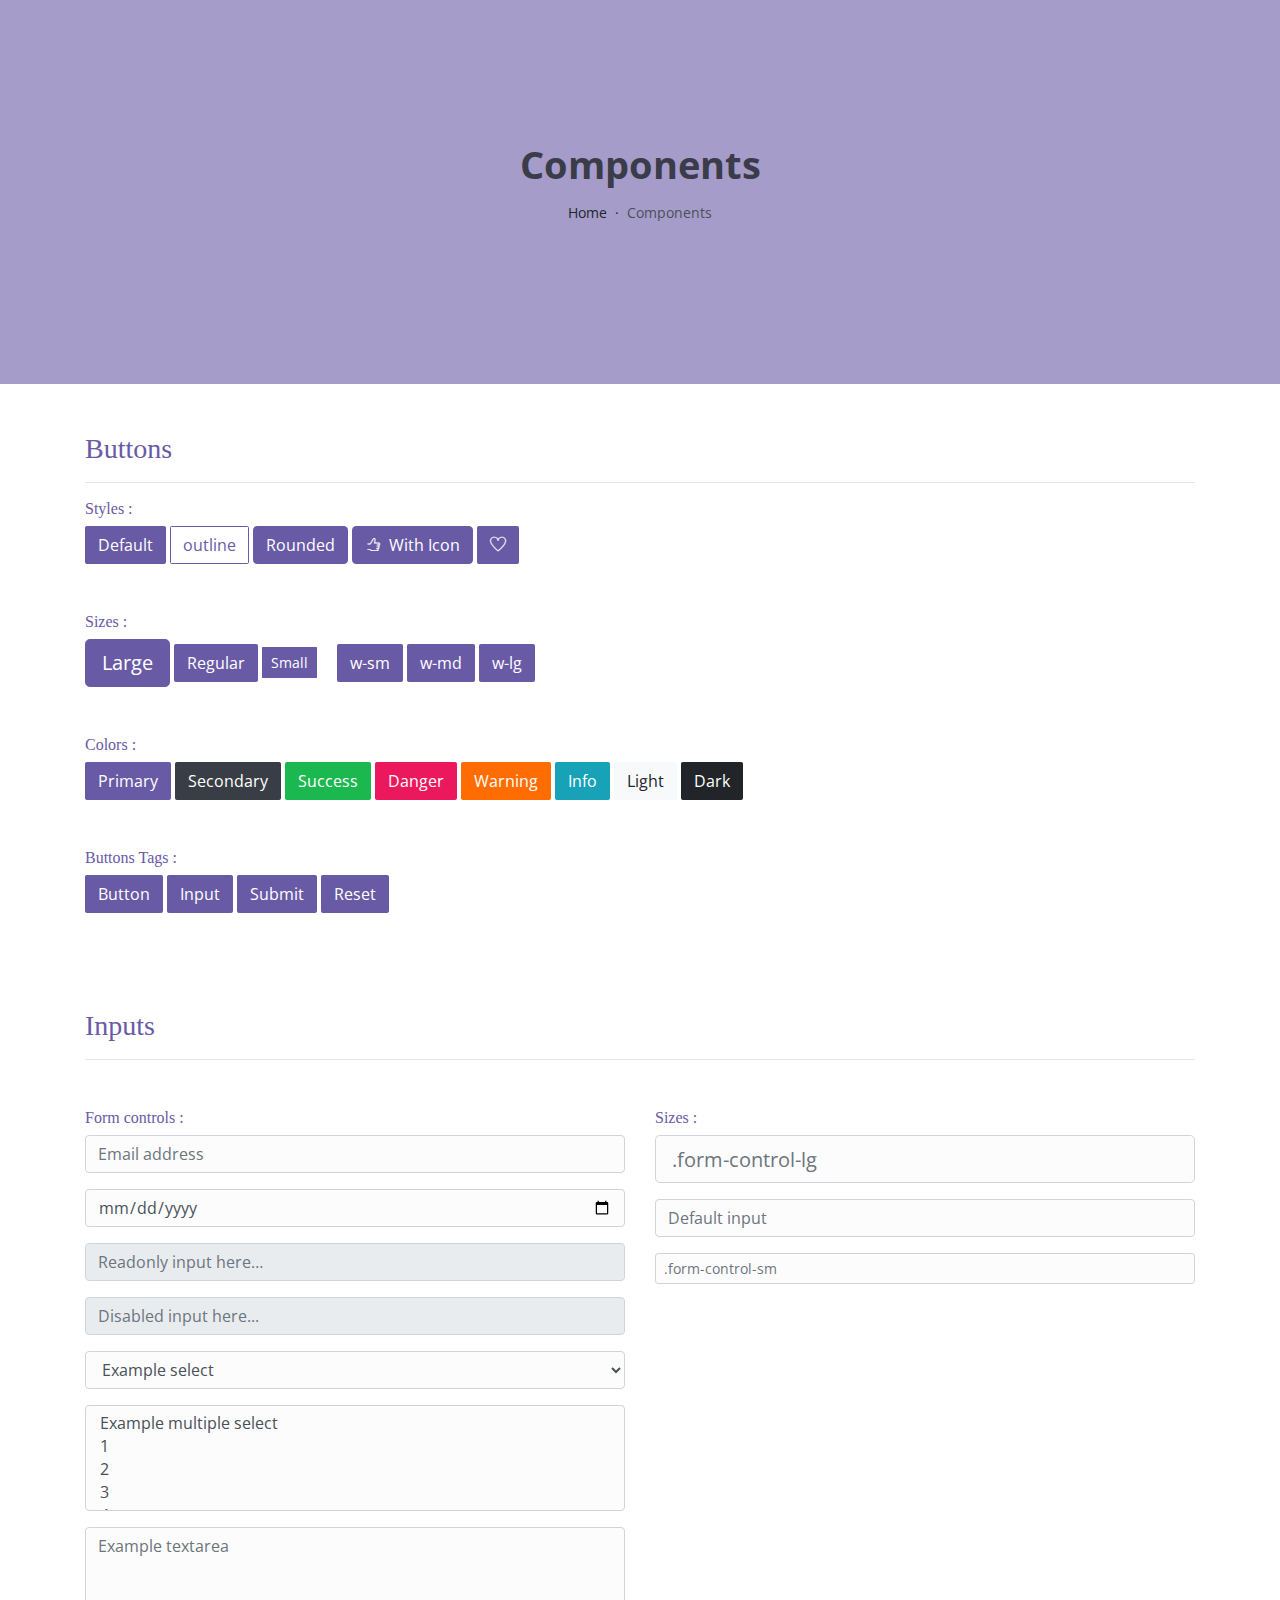
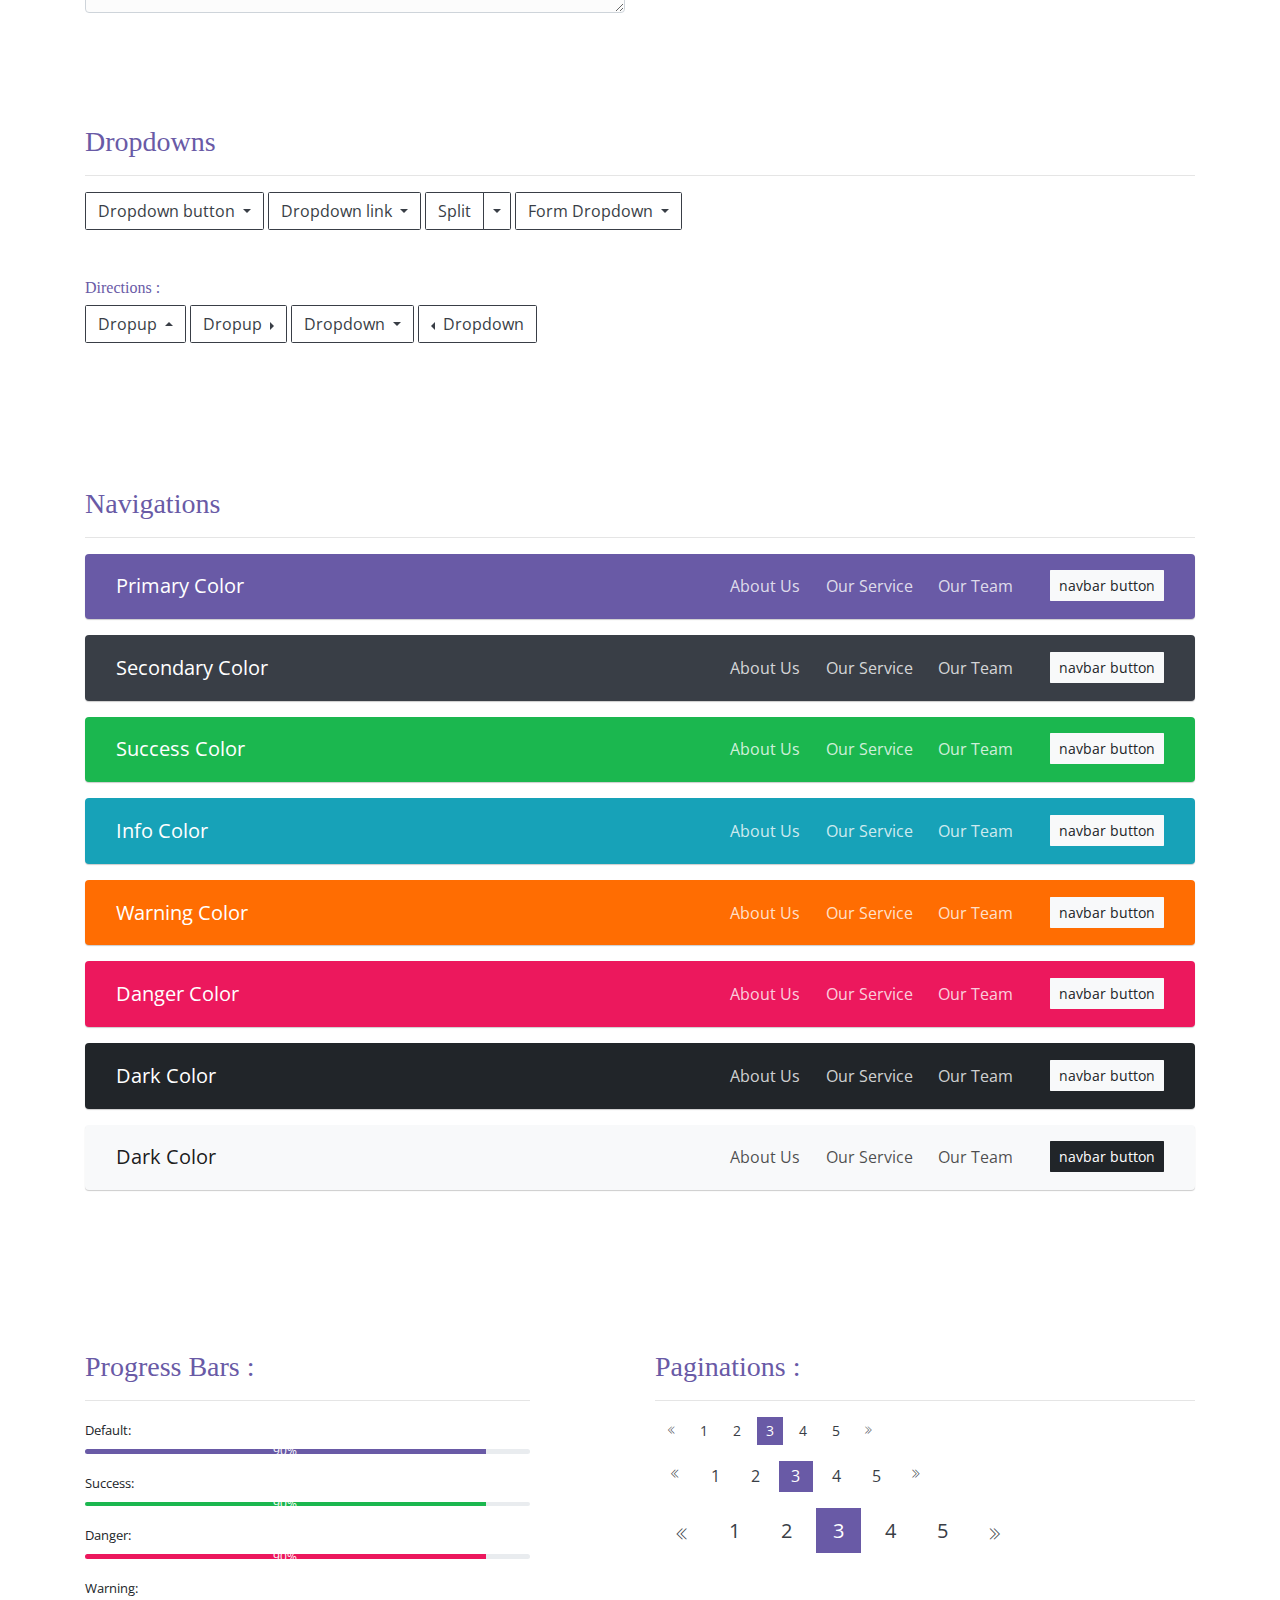
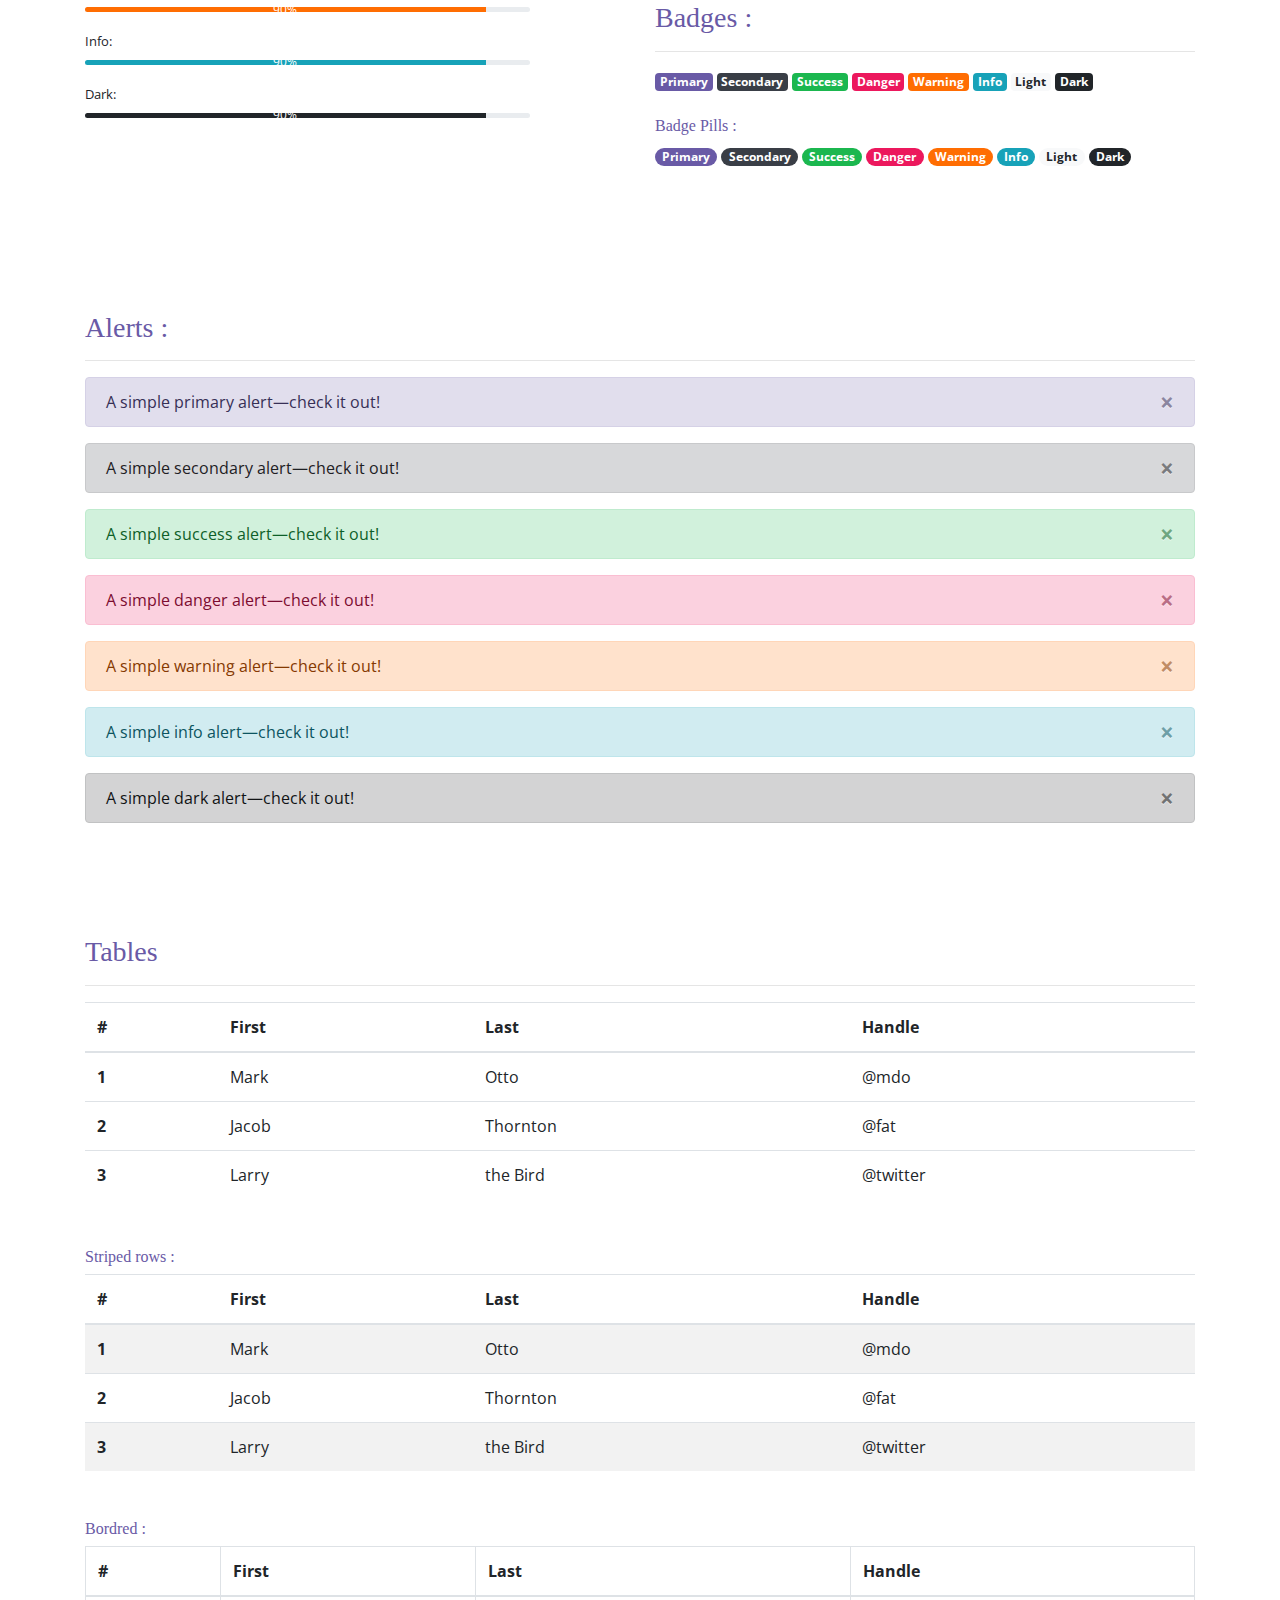
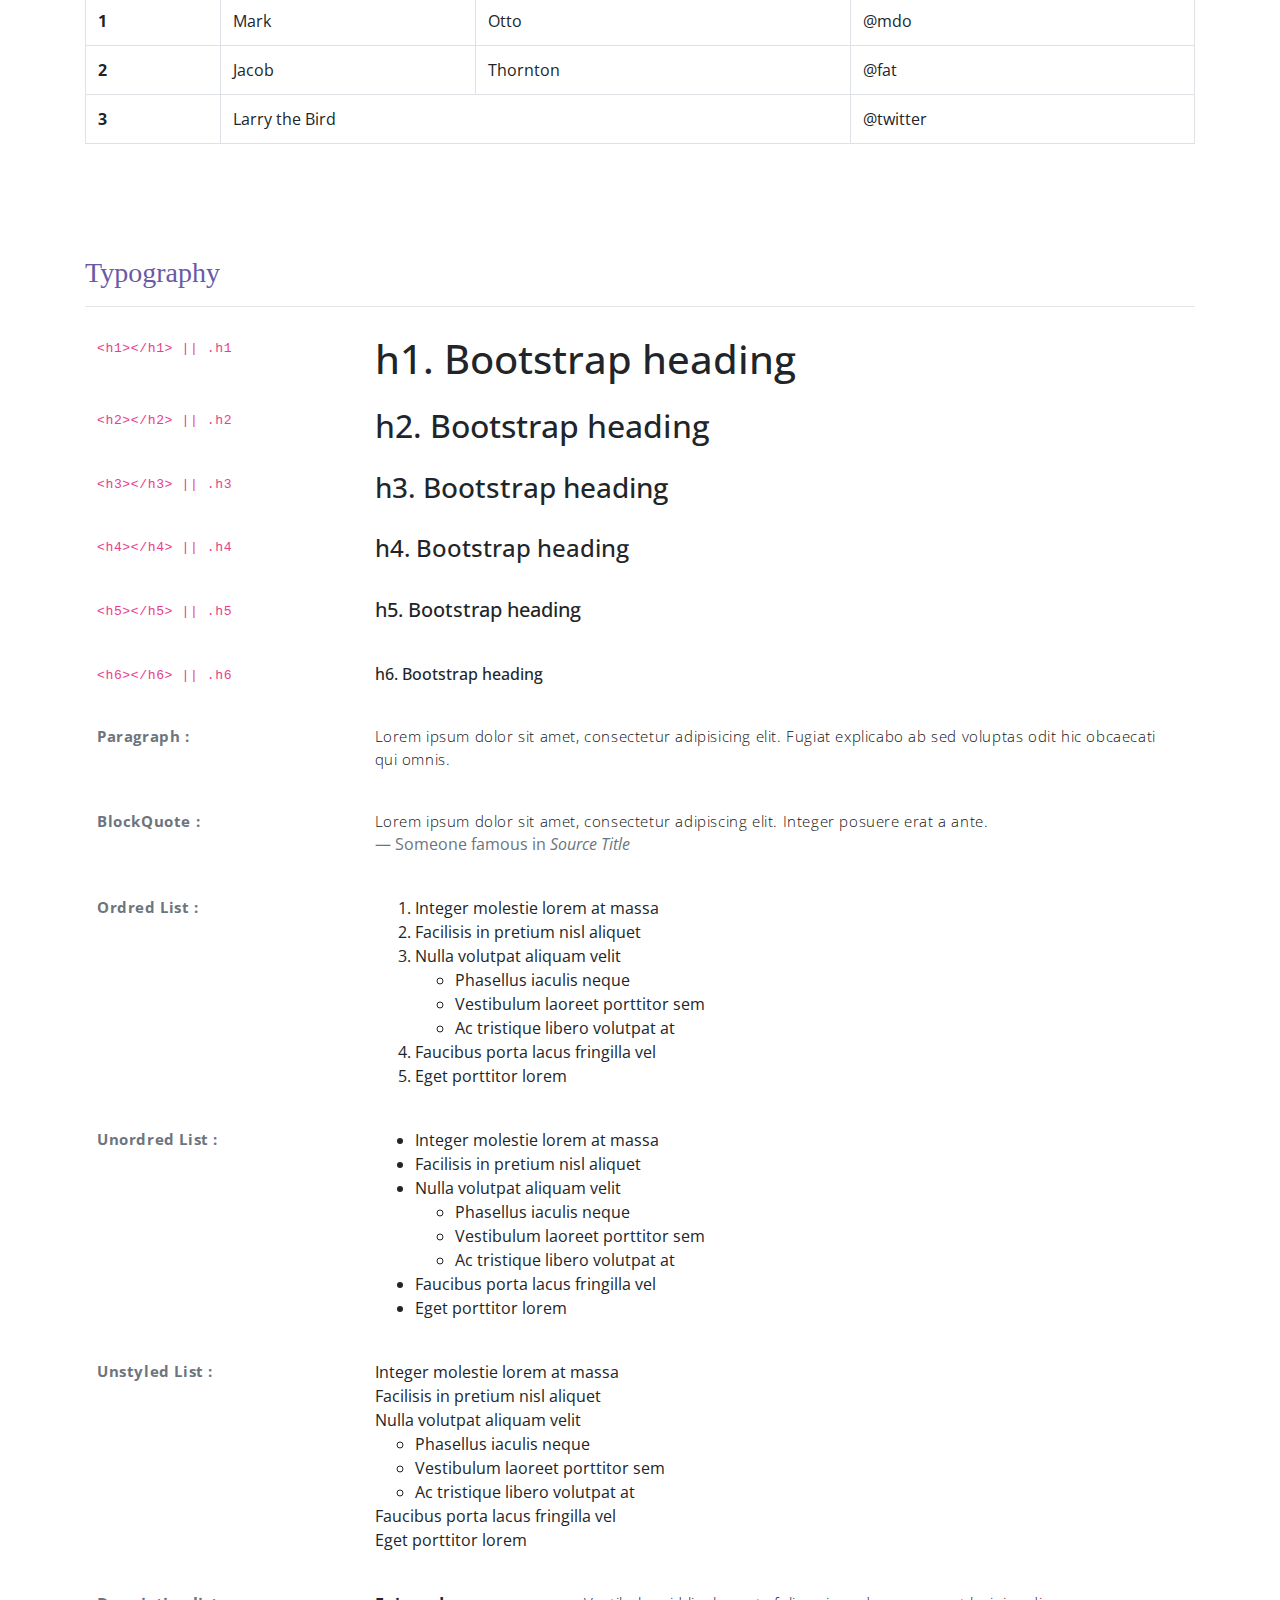
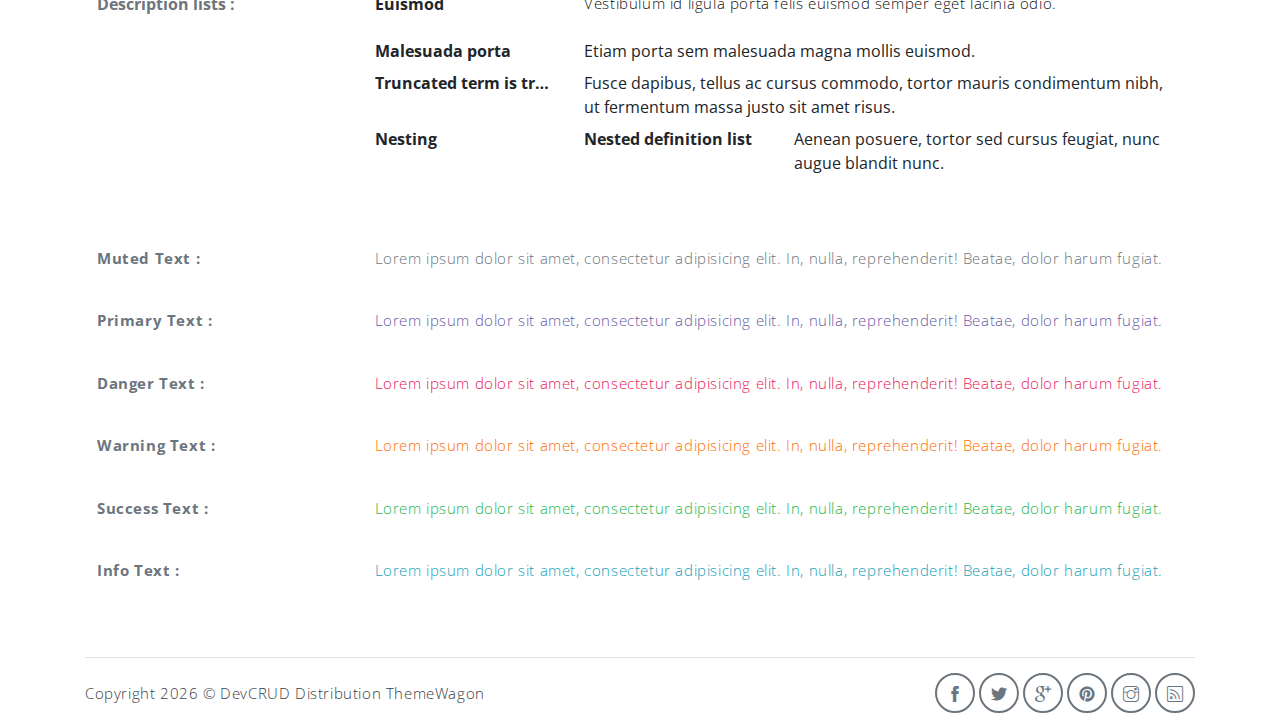
==== components.html @ 3f2c587b "Initial commit" ====
<!DOCTYPE html>
<html lang="en">

<head>
   <meta charset="utf-8">
   <meta name="viewport" content="width=device-width, initial-scale=1, shrink-to-fit=no">
   <meta name="description" content="Start your development with Meyawo landing page.">
   <meta name="author" content="Devcrud">
   <title>Meyawo Landing page | Components</title>
   <!-- font icons -->
   <link rel="stylesheet" href="assets/vendors/themify-icons/css/themify-icons.css">
   <!-- Bootstrap + Steller  -->
   <link rel="stylesheet" href="assets/css/Druid.css">
</head>

<body>

   <!-- Page Header -->
   <header class="header header-mini">
      <div class="header-title">Components</div>
      <nav aria-label="breadcrumb">
         <ol class="breadcrumb">
            <li class="breadcrumb-item"><a href="/">Home</a></li>
            <li class="breadcrumb-item active" aria-current="page">Components</li>
         </ol>
      </nav>
   </header> <!-- End Of Page Header -->

   <!-- main content -->
   <div class="container">

      <!-- Buttons -->
      <h3 class="mt-5">Buttons</h3>
      <hr>
      <h6 class="section-secondary-title">Styles :</h6>
      <button class="btn btn-primary">Default</button>
      <button class="btn btn-outline-primary">outline</button>
      <button class="btn btn-primary rounded">Rounded</button>
      <button class="btn btn-primary rounded"><i class="ti-thumb-up pr-1"></i> With Icon</button>
      <button class="btn btn-primary circle"><i class="ti-heart"></i></button>

      <h6 class="section-secondary-title mt-5">Sizes :</h6>
      <button class="btn btn-primary btn-lg">Large</button>
      <button class="btn btn-primary ">Regular</button>
      <button class="btn btn-primary btn-sm">Small</button>
      <button class="btn btn-primary w-sm ml-3">w-sm</button>
      <button class="btn btn-primary w-md">w-md</button>
      <button class="btn btn-primary w-lg">w-lg</button>

      <h6 class="section-secondary-title mt-5">Colors :</h6>
      <button type="button" class="btn btn-primary">Primary</button>
      <button type="button" class="btn btn-secondary">Secondary</button>
      <button type="button" class="btn btn-success">Success</button>
      <button type="button" class="btn btn-danger">Danger</button>
      <button type="button" class="btn btn-warning">Warning</button>
      <button type="button" class="btn btn-info">Info</button>
      <button type="button" class="btn btn-light">Light</button>
      <button type="button" class="btn btn-dark">Dark</button>

      <h6 class="section-secondary-title mt-5">Buttons Tags :</h6>
      <button class="btn btn-primary" type="submit">Button</button>
      <input class="btn btn-primary" type="button" value="Input">
      <input class="btn btn-primary" type="submit" value="Submit">
      <input class="btn btn-primary" type="reset" value="Reset">

      <!-- devider -->
      <div class="py-5"></div>

      <!-- Inputs -->
      <h3>Inputs</h3>
      <hr>
      <div class="row mt-5">
         <div class="col-md-6">
            <h6 class="section-secondary-title">Form controls :</h6>
            <div class="form-group">
               <input type="email" class="form-control" id="exampleFormControlInput1" placeholder="Email address">
            </div>
            <div class="form-group">
               <input type="date" class="form-control" id="exampleFormControlInput1" placeholder="Date">
            </div>
            <div class="form-group">
               <input class="form-control" type="text" placeholder="Readonly input here…" readonly>
            </div>
            <div class="form-group">
               <input class="form-control" id="disabledInput" type="text" placeholder="Disabled input here..." disabled>
            </div>
            <div class="form-group">
               <select class="form-control" id="exampleFormControlSelect1">
                  <option>Example select</option>
                  <option>1</option>
                  <option>2</option>
                  <option>3</option>
                  <option>4</option>
                  <option>5</option>
               </select>
            </div>
            <div class="form-group">
               <select multiple class="form-control" id="exampleFormControlSelect2">
                  <option>Example multiple select</option>
                  <option>1</option>
                  <option>2</option>
                  <option>3</option>
                  <option>4</option>
                  <option>5</option>
               </select>
            </div>
            <div class="form-group">
               <textarea class="form-control" id="exampleFormControlTextarea1" rows="3"
                  placeholder="Example textarea"></textarea>
            </div>
         </div>
         <div class="col-md-6">
            <h6 class="section-secondary-title">Sizes :</h6>
            <div class="form-group">
               <input class="form-control form-control-lg" type="text" placeholder=".form-control-lg">
            </div>
            <div class="form-group">
               <input class="form-control" type="text" placeholder="Default input">
            </div>
            <div class="form-group">
               <input class="form-control form-control-sm" type="text" placeholder=".form-control-sm">
            </div>
         </div>
      </div> <!-- end of inputs -->

      <!-- devider -->
      <div class="py-5"></div>

      <!-- Dropdowns -->
      <h3 class="components-section-title font-weight-normal">Dropdowns</h3>
      <hr>
      <div class="dropdown d-inline-block">
         <button class="btn btn-outline-secondary dropdown-toggle" type="button" id="dropdownMenuButton"
            data-toggle="dropdown" aria-haspopup="true" aria-expanded="false">
            Dropdown button
         </button>
         <div class="dropdown-menu" aria-labelledby="dropdownMenuButton">
            <a class="dropdown-item" href="#">Action</a>
            <a class="dropdown-item" href="#">Another action</a>
            <a class="dropdown-item" href="#">Something else here</a>
         </div>
      </div>
      <div class="dropdown d-inline-block">
         <a class="btn btn-outline-secondary dropdown-toggle" href="#" role="button" id="dropdownMenuLink"
            data-toggle="dropdown" aria-haspopup="true" aria-expanded="false">
            Dropdown link
         </a>
         <div class="dropdown-menu" aria-labelledby="dropdownMenuLink">
            <a class="dropdown-item" href="#">Action</a>
            <a class="dropdown-item" href="#">Another action</a>
            <a class="dropdown-item" href="#">Something else here</a>
         </div>
      </div>
      <div class="btn-group">
         <button type="button" class="btn btn-outline-secondary">Split</button>
         <button type="button" class="btn btn-outline-secondary dropdown-toggle dropdown-toggle-split"
            data-toggle="dropdown" aria-haspopup="true" aria-expanded="false">
            <span class="sr-only">Toggle Dropdown</span>
         </button>
         <div class="dropdown-menu">
            <a class="dropdown-item" href="#">Action</a>
            <a class="dropdown-item" href="#">Another action</a>
            <a class="dropdown-item" href="#">Something else here</a>
            <div class="dropdown-divider"></div>
            <a class="dropdown-item" href="#">Separated link</a>
         </div>
      </div>
      <div class="btn-group">
         <button class="btn btn-outline-secondary dropdown-toggle" type="button" id="dropdownMenuButton"
            data-toggle="dropdown" aria-haspopup="true" aria-expanded="false">
            Form Dropdown
         </button>
         <div class="dropdown-menu form">
            <form class="px-4 py-3">
               <div class="form-group">
                  <input type="email" class="form-control" id="exampleDropdownFormEmail1"
                     placeholder="email@example.com">
               </div>
               <div class="form-group">
                  <input type="password" class="form-control" id="exampleDropdownFormPassword1" placeholder="Password">
               </div>
               <div class="form-check mb-3">
                  <input type="checkbox" class="form-check-input" id="dropdownCheck">
                  <label class="form-check-label" for="dropdownCheck">
                     Remember me
                  </label>
               </div>
               <button type="submit" class="btn btn-primary btn-block">Sign in</button>
            </form>
            <div class="dropdown-divider"></div>
            <a class="dropdown-item" href="#"><small>New around here? Sign up</small></a>
            <a class="dropdown-item" href="#"><small>Forgot password?</small></a>
         </div>
      </div>
      <h6 class="section-secondary-title mt-5">Directions :</h6>
      <div class="btn-group dropup">
         <button type="button" class="btn btn-outline-secondary dropdown-toggle" data-toggle="dropdown"
            aria-haspopup="true" aria-expanded="false">
            Dropup
         </button>
         <div class="dropdown-menu">
            <a class="dropdown-item" href="#">Action</a>
            <a class="dropdown-item" href="#">Another action</a>
            <a class="dropdown-item" href="#">Something else here</a>
            <div class="dropdown-divider"></div>
            <a class="dropdown-item" href="#">Separated link</a>
         </div>
      </div>
      <div class="btn-group dropright">
         <button type="button" class="btn btn-outline-secondary dropdown-toggle" data-toggle="dropdown"
            aria-haspopup="true" aria-expanded="false">
            Dropup
         </button>
         <div class="dropdown-menu">
            <a class="dropdown-item" href="#">Action</a>
            <a class="dropdown-item" href="#">Another action</a>
            <a class="dropdown-item" href="#">Something else here</a>
            <div class="dropdown-divider"></div>
            <a class="dropdown-item" href="#">Separated link</a>
         </div>
      </div>
      <div class="btn-group">
         <button type="button" class="btn btn-outline-secondary dropdown-toggle" data-toggle="dropdown"
            aria-haspopup="true" aria-expanded="false">
            Dropdown
         </button>
         <div class="dropdown-menu">
            <a class="dropdown-item" href="#">Action</a>
            <a class="dropdown-item" href="#">Another action</a>
            <a class="dropdown-item" href="#">Something else here</a>
            <div class="dropdown-divider"></div>
            <a class="dropdown-item" href="#">Separated link</a>
         </div>
      </div>
      <div class="btn-group dropleft">
         <button type="button" class="btn btn-outline-secondary dropdown-toggle" data-toggle="dropdown"
            aria-haspopup="true" aria-expanded="false">
            Dropdown
         </button>
         <div class="dropdown-menu">
            <a class="dropdown-item" href="#">Action</a>
            <a class="dropdown-item" href="#">Another action</a>
            <a class="dropdown-item" href="#">Something else here</a>
            <div class="dropdown-divider"></div>
            <a class="dropdown-item" href="#">Separated link</a>
         </div>
      </div> <!-- end of Dropdowns -->

      <!-- devider -->
      <div class="py-5"></div>

      <!-- navbars -->
      <h3 class="components-section-title font-weight-normal mt-5">Navigations</h3>
      <hr>
      <nav class="navbar navbar-expand-sm navbar-dark bg-primary rounded shadow mb-3">
         <div class="container">
            <a class="navbar-brand" href="#">Primary Color</a>
            <button class="navbar-toggler ml-auto" type="button" data-toggle="collapse"
               data-target="#navbarSupportedContent" aria-controls="navbarSupportedContent" aria-expanded="false"
               aria-label="Toggle navigation">
               <span class="navbar-toggler-icon"></span>
            </button>
            <div class="collapse navbar-collapse" id="navbarSupportedContent">
               <ul class="navbar-nav ml-auto">
                  <li class="nav-item">
                     <a class="nav-link" href="#about">About Us</a>
                  </li>
                  <li class="nav-item">
                     <a class="nav-link" href="#service">Our Service</a>
                  </li>
                  <li class="nav-item">
                     <a class="nav-link" href="#team">Our Team</a>
                  </li>
                  <li class="nav-item">
                     <a href="#book-table" class="ml-4 mt-1 btn btn-light btn-sm">navbar button</a>
                  </li>
               </ul>
            </div>
         </div>
      </nav>
      <nav class="navbar navbar-expand-sm navbar-dark bg-secondary rounded shadow mb-3">
         <div class="container">
            <a class="navbar-brand" href="#">Secondary Color</a>
            <button class="navbar-toggler ml-auto" type="button" data-toggle="collapse"
               data-target="#navbarSupportedContent" aria-controls="navbarSupportedContent" aria-expanded="false"
               aria-label="Toggle navigation">
               <span class="navbar-toggler-icon"></span>
            </button>
            <div class="collapse navbar-collapse" id="navbarSupportedContent">
               <ul class="navbar-nav ml-auto">
                  <li class="nav-item">
                     <a class="nav-link" href="#about">About Us</a>
                  </li>
                  <li class="nav-item">
                     <a class="nav-link" href="#service">Our Service</a>
                  </li>
                  <li class="nav-item">
                     <a class="nav-link" href="#team">Our Team</a>
                  </li>
                  <li class="nav-item">
                     <a href="#book-table" class="ml-4 mt-1 btn btn-light btn-sm">navbar button</a>
                  </li>
               </ul>
            </div>
         </div>
      </nav>
      <nav class="navbar navbar-expand-sm navbar-dark bg-success rounded shadow mb-3">
         <div class="container">
            <a class="navbar-brand" href="#">Success Color</a>
            <button class="navbar-toggler ml-auto" type="button" data-toggle="collapse"
               data-target="#navbarSupportedContent" aria-controls="navbarSupportedContent" aria-expanded="false"
               aria-label="Toggle navigation">
               <span class="navbar-toggler-icon"></span>
            </button>
            <div class="collapse navbar-collapse" id="navbarSupportedContent">
               <ul class="navbar-nav ml-auto">
                  <li class="nav-item">
                     <a class="nav-link" href="#about">About Us</a>
                  </li>
                  <li class="nav-item">
                     <a class="nav-link" href="#service">Our Service</a>
                  </li>
                  <li class="nav-item">
                     <a class="nav-link" href="#team">Our Team</a>
                  </li>
                  <li class="nav-item">
                     <a href="#book-table" class="ml-4 mt-1 btn btn-light btn-sm">navbar button</a>
                  </li>
               </ul>
            </div>
         </div>
      </nav>
      <nav class="navbar navbar-expand-sm navbar-dark bg-info rounded shadow mb-3">
         <div class="container">
            <a class="navbar-brand" href="#">Info Color</a>
            <button class="navbar-toggler ml-auto" type="button" data-toggle="collapse"
               data-target="#navbarSupportedContent" aria-controls="navbarSupportedContent" aria-expanded="false"
               aria-label="Toggle navigation">
               <span class="navbar-toggler-icon"></span>
            </button>
            <div class="collapse navbar-collapse" id="navbarSupportedContent">
               <ul class="navbar-nav ml-auto">
                  <li class="nav-item">
                     <a class="nav-link" href="#about">About Us</a>
                  </li>
                  <li class="nav-item">
                     <a class="nav-link" href="#service">Our Service</a>
                  </li>
                  <li class="nav-item">
                     <a class="nav-link" href="#team">Our Team</a>
                  </li>
                  <li class="nav-item">
                     <a href="#book-table" class="ml-4 mt-1 btn btn-light btn-sm">navbar button</a>
                  </li>
               </ul>
            </div>
         </div>
      </nav>
      <nav class="navbar navbar-expand-sm navbar-dark bg-warning rounded shadow mb-3">
         <div class="container">
            <a class="navbar-brand" href="#">Warning Color</a>
            <button class="navbar-toggler ml-auto" type="button" data-toggle="collapse"
               data-target="#navbarSupportedContent" aria-controls="navbarSupportedContent" aria-expanded="false"
               aria-label="Toggle navigation">
               <span class="navbar-toggler-icon"></span>
            </button>
            <div class="collapse navbar-collapse" id="navbarSupportedContent">
               <ul class="navbar-nav ml-auto">
                  <li class="nav-item">
                     <a class="nav-link" href="#about">About Us</a>
                  </li>
                  <li class="nav-item">
                     <a class="nav-link" href="#service">Our Service</a>
                  </li>
                  <li class="nav-item">
                     <a class="nav-link" href="#team">Our Team</a>
                  </li>
                  <li class="nav-item">
                     <a href="#book-table" class="ml-4 mt-1 btn btn-light btn-sm">navbar button</a>
                  </li>
               </ul>
            </div>
         </div>
      </nav>
      <nav class="navbar navbar-expand-sm navbar-dark bg-danger rounded shadow mb-3">
         <div class="container">
            <a class="navbar-brand" href="#">Danger Color</a>
            <button class="navbar-toggler ml-auto" type="button" data-toggle="collapse"
               data-target="#navbarSupportedContent" aria-controls="navbarSupportedContent" aria-expanded="false"
               aria-label="Toggle navigation">
               <span class="navbar-toggler-icon"></span>
            </button>
            <div class="collapse navbar-collapse" id="navbarSupportedContent">
               <ul class="navbar-nav ml-auto">
                  <li class="nav-item">
                     <a class="nav-link" href="#about">About Us</a>
                  </li>
                  <li class="nav-item">
                     <a class="nav-link" href="#service">Our Service</a>
                  </li>
                  <li class="nav-item">
                     <a class="nav-link" href="#team">Our Team</a>
                  </li>
                  <li class="nav-item">
                     <a href="#book-table" class="ml-4 mt-1 btn btn-light btn-sm">navbar button</a>
                  </li>
               </ul>
            </div>
         </div>
      </nav>
      <nav class="navbar navbar-expand-sm navbar-dark bg-dark rounded shadow mb-3">
         <div class="container">
            <a class="navbar-brand" href="#">Dark Color</a>
            <button class="navbar-toggler ml-auto" type="button" data-toggle="collapse"
               data-target="#navbarSupportedContent" aria-controls="navbarSupportedContent" aria-expanded="false"
               aria-label="Toggle navigation">
               <span class="navbar-toggler-icon"></span>
            </button>
            <div class="collapse navbar-collapse" id="navbarSupportedContent">
               <ul class="navbar-nav ml-auto">
                  <li class="nav-item">
                     <a class="nav-link" href="#about">About Us</a>
                  </li>
                  <li class="nav-item">
                     <a class="nav-link" href="#service">Our Service</a>
                  </li>
                  <li class="nav-item">
                     <a class="nav-link" href="#team">Our Team</a>
                  </li>
                  <li class="nav-item">
                     <a href="#book-table" class="ml-4 mt-1 btn btn-light btn-sm">navbar button</a>
                  </li>
               </ul>
            </div>
         </div>
      </nav>
      <nav class="navbar navbar-expand-sm navbar-light bg-light rounded shadow mb-3">
         <div class="container">
            <a class="navbar-brand" href="#">Dark Color</a>
            <button class="navbar-toggler ml-auto" type="button" data-toggle="collapse"
               data-target="#navbarSupportedContent" aria-controls="navbarSupportedContent" aria-expanded="false"
               aria-label="Toggle navigation">
               <span class="navbar-toggler-icon"></span>
            </button>
            <div class="collapse navbar-collapse" id="navbarSupportedContent">
               <ul class="navbar-nav ml-auto">
                  <li class="nav-item">
                     <a class="nav-link" href="#about">About Us</a>
                  </li>
                  <li class="nav-item">
                     <a class="nav-link" href="#service">Our Service</a>
                  </li>
                  <li class="nav-item">
                     <a class="nav-link" href="#team">Our Team</a>
                  </li>
                  <li class="nav-item">
                     <a href="#book-table" class="ml-4 mt-1 btn btn-dark btn-sm">navbar button</a>
                  </li>
               </ul>
            </div>
         </div>
      </nav>
      <!-- End of navbars -->

      <!-- devider -->
      <div class="py-5"></div>

      <!-- progress bars -->
      <div class="row justify-content-between">
         <div class="col-md-5">
            <h3 class="components-section-title font-weight-normal mt-5">Progress Bars :</h3>
            <hr>
            <small>Default: </small>
            <div class="progress mt-2 mb-3">
               <div class="progress-bar" role="progressbar" style="width: 90%" aria-valuenow="25" aria-valuemin="0"
                  aria-valuemax="100"><span>90%</span></div>
            </div>
            <small>Success:</small>
            <div class="progress mt-2 mb-3">
               <div class="progress-bar bg-success" role="progressbar" style="width: 90%" aria-valuenow="25"
                  aria-valuemin="0" aria-valuemax="100"><span>90%</span></div>
            </div>
            <small>Danger:</small>
            <div class="progress mt-2 mb-3">
               <div class="progress-bar bg-danger" role="progressbar" style="width: 90%" aria-valuenow="25"
                  aria-valuemin="0" aria-valuemax="100"><span>90%</span></div>
            </div>
            <small>Warning:</small>
            <div class="progress mt-2 mb-3">
               <div class="progress-bar bg-warning" role="progressbar" style="width: 90%" aria-valuenow="25"
                  aria-valuemin="0" aria-valuemax="100"><span>90%</span></div>
            </div>
            <small>Info:</small>
            <div class="progress mt-2 mb-3">
               <div class="progress-bar bg-info" role="progressbar" style="width: 90%" aria-valuenow="25"
                  aria-valuemin="0" aria-valuemax="100"><span>90%</span></div>
            </div>
            <small>Dark:</small>
            <div class="progress mt-2 mb-3">
               <div class="progress-bar bg-dark" role="progressbar" style="width: 90%" aria-valuenow="25"
                  aria-valuemin="0" aria-valuemax="100"><span>90%</span></div>
            </div>
         </div>
         <div class="col-md-6">
            <h3 class="components-section-title font-weight-normal mt-5">Paginations :</h3>
            <hr>
            <nav aria-label="Page navigation example">
               <ul class="pagination pagination-sm">
                  <li class="page-item"><a class="page-link" href="#"><i class="ti-angle-double-left"></i></a></li>
                  <li class="page-item"><a class="page-link" href="#">1</a></li>
                  <li class="page-item"><a class="page-link" href="#">2</a></li>
                  <li class="page-item active"><a class="page-link" href="#">3</a></li>
                  <li class="page-item"><a class="page-link" href="#">4</a></li>
                  <li class="page-item"><a class="page-link" href="#">5</a></li>
                  <li class="page-item"><a class="page-link" href="#"><i class="ti-angle-double-right"></i></a></li>
               </ul>
            </nav>
            <nav aria-label="Page navigation example">
               <ul class="pagination">
                  <li class="page-item"><a class="page-link" href="#"><i class="ti-angle-double-left"></i></a></li>
                  <li class="page-item"><a class="page-link" href="#">1</a></li>
                  <li class="page-item"><a class="page-link" href="#">2</a></li>
                  <li class="page-item active"><a class="page-link" href="#">3</a></li>
                  <li class="page-item"><a class="page-link" href="#">4</a></li>
                  <li class="page-item"><a class="page-link" href="#">5</a></li>
                  <li class="page-item"><a class="page-link" href="#"><i class="ti-angle-double-right"></i></a></li>
               </ul>
            </nav>
            <nav aria-label="Page navigation example">
               <ul class="pagination pagination-lg">
                  <li class="page-item"><a class="page-link" href="#"><i class="ti-angle-double-left"></i></a></li>
                  <li class="page-item"><a class="page-link" href="#">1</a></li>
                  <li class="page-item"><a class="page-link" href="#">2</a></li>
                  <li class="page-item active"><a class="page-link" href="#">3</a></li>
                  <li class="page-item"><a class="page-link" href="#">4</a></li>
                  <li class="page-item"><a class="page-link" href="#">5</a></li>
                  <li class="page-item"><a class="page-link" href="#"><i class="ti-angle-double-right"></i></a></li>
               </ul>
            </nav>

            <!-- Badges -->
            <h3 class="components-section-title font-weight-normal mt-5">Badges :</h3>
            <hr>
            <span class="badge badge-primary">Primary</span>
            <span class="badge badge-secondary">Secondary</span>
            <span class="badge badge-success">Success</span>
            <span class="badge badge-danger">Danger</span>
            <span class="badge badge-warning">Warning</span>
            <span class="badge badge-info">Info</span>
            <span class="badge badge-light">Light</span>
            <span class="badge badge-dark">Dark</span>
            <h6 class="section-secondary-title mt-4 mb-2">Badge Pills :</h6>
            <span class="badge badge-pill badge-primary">Primary</span>
            <span class="badge badge-pill badge-secondary">Secondary</span>
            <span class="badge badge-pill badge-success">Success</span>
            <span class="badge badge-pill badge-danger">Danger</span>
            <span class="badge badge-pill badge-warning">Warning</span>
            <span class="badge badge-pill badge-info">Info</span>
            <span class="badge badge-pill badge-light">Light</span>
            <span class="badge badge-pill badge-dark">Dark</span>
         </div>
      </div> <!-- End of Progress bars -->

      <!-- devider -->
      <div class="py-5"></div>

      <!-- Alerts -->
      <h3 class="components-section-title font-weight-normal mt-5">Alerts :</h3>
      <hr>
      <div class="alert alert-primary alert-dismissible fade show" role="alert">
         A simple primary alert—check it out!
         <button type="button" class="close" data-dismiss="alert" aria-label="Close">
            <span aria-hidden="true">&times;</span>
         </button>
      </div>
      <div class="alert alert-secondary alert-dismissible fade show" role="alert">
         A simple secondary alert—check it out!
         <button type="button" class="close" data-dismiss="alert" aria-label="Close">
            <span aria-hidden="true">&times;</span>
         </button>
      </div>
      <div class="alert alert-success alert-dismissible fade show" role="alert">
         A simple success alert—check it out!
         <button type="button" class="close" data-dismiss="alert" aria-label="Close">
            <span aria-hidden="true">&times;</span>
         </button>
      </div>
      <div class="alert alert-danger alert-dismissible fade show" role="alert">
         A simple danger alert—check it out!
         <button type="button" class="close" data-dismiss="alert" aria-label="Close">
            <span aria-hidden="true">&times;</span>
         </button>
      </div>
      <div class="alert alert-warning alert-dismissible fade show" role="alert">
         A simple warning alert—check it out!
         <button type="button" class="close" data-dismiss="alert" aria-label="Close">
            <span aria-hidden="true">&times;</span>
         </button>
      </div>
      <div class="alert alert-info alert-dismissible fade show" role="alert">
         A simple info alert—check it out!
         <button type="button" class="close" data-dismiss="alert" aria-label="Close">
            <span aria-hidden="true">&times;</span>
         </button>
      </div>
      <div class="alert alert-dark alert-dismissible fade show" role="alert">
         A simple dark alert—check it out!
         <button type="button" class="close" data-dismiss="alert" aria-label="Close">
            <span aria-hidden="true">&times;</span>
         </button>
      </div>
      <!-- end of alerts -->

      <!-- devider -->
      <div class="py-5"></div>

      <!-- tables -->
      <h3 class="components-section-title">Tables</h3>
      <hr>
      <table class="table">
         <thead>
            <tr>
               <th scope="col">#</th>
               <th scope="col">First</th>
               <th scope="col">Last</th>
               <th scope="col">Handle</th>
            </tr>
         </thead>
         <tbody>
            <tr>
               <th scope="row">1</th>
               <td>Mark</td>
               <td>Otto</td>
               <td>@mdo</td>
            </tr>
            <tr>
               <th scope="row">2</th>
               <td>Jacob</td>
               <td>Thornton</td>
               <td>@fat</td>
            </tr>
            <tr>
               <th scope="row">3</th>
               <td>Larry</td>
               <td>the Bird</td>
               <td>@twitter</td>
            </tr>
         </tbody>
      </table>

      <h6 class="section-secondary-title mt-5">Striped rows :</h6>
      <table class="table table-striped">
         <thead>
            <tr>
               <th scope="col">#</th>
               <th scope="col">First</th>
               <th scope="col">Last</th>
               <th scope="col">Handle</th>
            </tr>
         </thead>
         <tbody>
            <tr>
               <th scope="row">1</th>
               <td>Mark</td>
               <td>Otto</td>
               <td>@mdo</td>
            </tr>
            <tr>
               <th scope="row">2</th>
               <td>Jacob</td>
               <td>Thornton</td>
               <td>@fat</td>
            </tr>
            <tr>
               <th scope="row">3</th>
               <td>Larry</td>
               <td>the Bird</td>
               <td>@twitter</td>
            </tr>
         </tbody>
      </table>

      <h6 class="section-secondary-title mt-5">Bordred :</h6>
      <table class="table table-bordered">
         <thead>
            <tr>
               <th scope="col">#</th>
               <th scope="col">First</th>
               <th scope="col">Last</th>
               <th scope="col">Handle</th>
            </tr>
         </thead>
         <tbody>
            <tr>
               <th scope="row">1</th>
               <td>Mark</td>
               <td>Otto</td>
               <td>@mdo</td>
            </tr>
            <tr>
               <th scope="row">2</th>
               <td>Jacob</td>
               <td>Thornton</td>
               <td>@fat</td>
            </tr>
            <tr>
               <th scope="row">3</th>
               <td colspan="2">Larry the Bird</td>
               <td>@twitter</td>
            </tr>
         </tbody>
      </table>
      <!-- end of tables -->

      <!-- devider -->
      <div class="py-5"></div>

      <!-- typography -->
      <h3 class="components-section-title">Typography</h3>
      <hr>
      <table class="table table-borderless v-align-center">
         <tbody>
            <tr>
               <td>
                  <p><code class="highlighter-rouge">&lt;h1&gt;&lt;/h1&gt; || .h1</code></p>
               </td>
               <td class="w-75"><span class="h1">h1. Bootstrap heading</span></td>
            </tr>
            <tr>
               <td>
                  <p><code class="highlighter-rouge">&lt;h2&gt;&lt;/h2&gt; || .h2</code></p>
               </td>
               <td><span class="h2">h2. Bootstrap heading</span></td>
            </tr>
            <tr>
               <td>
                  <p><code class="highlighter-rouge">&lt;h3&gt;&lt;/h3&gt; || .h3</code></p>
               </td>
               <td><span class="h3">h3. Bootstrap heading</span></td>
            </tr>
            <tr>
               <td>
                  <p><code class="highlighter-rouge">&lt;h4&gt;&lt;/h4&gt; || .h4</code></p>
               </td>
               <td><span class="h4">h4. Bootstrap heading</span></td>
            </tr>
            <tr>
               <td>
                  <p><code class="highlighter-rouge">&lt;h5&gt;&lt;/h5&gt; || .h5</code></p>
               </td>
               <td><span class="h5">h5. Bootstrap heading</span></td>
            </tr>
            <tr>
               <td>
                  <p><code class="highlighter-rouge">&lt;h6&gt;&lt;/h6&gt; || .h6</code></p>
               </td>
               <td><span class="h6">h6. Bootstrap heading</span></td>
            </tr>
            <tr>
               <td>
                  <p class="font-weight-bold text-muted">Paragraph :</p>
               </td>
               <td>
                  <p>Lorem ipsum dolor sit amet, consectetur adipisicing elit. Fugiat explicabo ab sed voluptas odit hic
                     obcaecati qui omnis.</p>
               </td>
            </tr>
            <tr>
               <td>
                  <p class="font-weight-bold text-muted">BlockQuote :</p>
               </td>
               <td>
                  <blockquote class="blockquote">
                     <p class="mb-0">Lorem ipsum dolor sit amet, consectetur adipiscing elit. Integer posuere erat a
                        ante.</p>
                     <footer class="blockquote-footer">Someone famous in <cite title="Source Title">Source Title</cite>
                     </footer>
                  </blockquote>
               </td>
            </tr>

            <tr>
               <td>
                  <p class="font-weight-bold text-muted">Ordred List :</p>
               </td>
               <td>
                  <ol>
                     <li>Integer molestie lorem at massa</li>
                     <li>Facilisis in pretium nisl aliquet</li>
                     <li>Nulla volutpat aliquam velit
                        <ul>
                           <li>Phasellus iaculis neque</li>
                           <li>Vestibulum laoreet porttitor sem</li>
                           <li>Ac tristique libero volutpat at</li>
                        </ul>
                     </li>
                     <li>Faucibus porta lacus fringilla vel</li>
                     <li>Eget porttitor lorem</li>
                  </ol>
               </td>
            </tr>
            <tr>
               <td>
                  <p class="font-weight-bold text-muted">Unordred List :</p>
               </td>
               <td>
                  <ul>
                     <li>Integer molestie lorem at massa</li>
                     <li>Facilisis in pretium nisl aliquet</li>
                     <li>Nulla volutpat aliquam velit
                        <ul>
                           <li>Phasellus iaculis neque</li>
                           <li>Vestibulum laoreet porttitor sem</li>
                           <li>Ac tristique libero volutpat at</li>
                        </ul>
                     </li>
                     <li>Faucibus porta lacus fringilla vel</li>
                     <li>Eget porttitor lorem</li>
                  </ul>
               </td>
            </tr>
            <tr>
               <td>
                  <p class="font-weight-bold text-muted">Unstyled List :</p>
               </td>
               <td>
                  <ul class="list-unstyled">
                     <li>Integer molestie lorem at massa</li>
                     <li>Facilisis in pretium nisl aliquet</li>
                     <li>Nulla volutpat aliquam velit
                        <ul>
                           <li>Phasellus iaculis neque</li>
                           <li>Vestibulum laoreet porttitor sem</li>
                           <li>Ac tristique libero volutpat at</li>
                        </ul>
                     </li>
                     <li>Faucibus porta lacus fringilla vel</li>
                     <li>Eget porttitor lorem</li>
                  </ul>
               </td>
            </tr>
            <tr>
               <td class="font-weight-bold text-muted">Description lists : </td>
               <td>
                  <dl class="row">
                     <dt class="col-sm-3">Euismod</dt>
                     <dd class="col-sm-9">
                        <p>Vestibulum id ligula porta felis euismod semper eget lacinia odio.</p>
                     </dd>

                     <dt class="col-sm-3">Malesuada porta</dt>
                     <dd class="col-sm-9">Etiam porta sem malesuada magna mollis euismod.</dd>

                     <dt class="col-sm-3 text-truncate">Truncated term is truncated</dt>
                     <dd class="col-sm-9">Fusce dapibus, tellus ac cursus commodo, tortor mauris condimentum nibh, ut
                        fermentum massa justo sit amet risus.</dd>

                     <dt class="col-sm-3">Nesting</dt>
                     <dd class="col-sm-9">
                        <dl class="row">
                           <dt class="col-sm-4">Nested definition list</dt>
                           <dd class="col-sm-8">Aenean posuere, tortor sed cursus feugiat, nunc augue blandit nunc.</dd>
                        </dl>
                     </dd>
                  </dl>
               </td>
            </tr>
            <tr>
               <td>
                  <p class="font-weight-bold text-muted">Muted Text :</p>
               </td>
               <td>
                  <p class="text-muted">Lorem ipsum dolor sit amet, consectetur adipisicing elit. In, nulla,
                     reprehenderit! Beatae, dolor harum fugiat.</p>
               </td>
            </tr>
            <tr>
               <td>
                  <p class="font-weight-bold text-muted">Primary Text :</p>
               </td>
               <td>
                  <p class="text-primary">Lorem ipsum dolor sit amet, consectetur adipisicing elit. In, nulla,
                     reprehenderit! Beatae, dolor harum fugiat.</p>
               </td>
            </tr>
            <tr>
               <td>
                  <p class="font-weight-bold text-muted">Danger Text :</p>
               </td>
               <td>
                  <p class="text-danger">Lorem ipsum dolor sit amet, consectetur adipisicing elit. In, nulla,
                     reprehenderit! Beatae, dolor harum fugiat.</p>
               </td>
            </tr>
            <tr>
               <td>
                  <p class="font-weight-bold text-muted">Warning Text :</p>
               </td>
               <td>
                  <p class="text-warning">Lorem ipsum dolor sit amet, consectetur adipisicing elit. In, nulla,
                     reprehenderit! Beatae, dolor harum fugiat.</p>
               </td>
            </tr>
            <tr>
               <td>
                  <p class="font-weight-bold text-muted">Success Text :</p>
               </td>
               <td>
                  <p class="text-success">Lorem ipsum dolor sit amet, consectetur adipisicing elit. In, nulla,
                     reprehenderit! Beatae, dolor harum fugiat.</p>
               </td>
            </tr>
            <tr>
               <td>
                  <p class="font-weight-bold text-muted">Info Text :</p>
               </td>
               <td>
                  <p class="text-info">Lorem ipsum dolor sit amet, consectetur adipisicing elit. In, nulla,
                     reprehenderit! Beatae, dolor harum fugiat.</p>
               </td>
            </tr>
         </tbody>
      </table>
   </div>
   <!-- end of typography -->

   <!-- footer -->
   <div class="container mt-5">
      <footer class="footer">
         <p class="mb-0">Copyright
            <script>document.write(new Date().getFullYear())</script> &copy; <a
               href="http://www.devcrud.com">DevCRUD</a> Distribution <a href="https://themewagon.com">ThemeWagon</a>
         </p>
         <div class="social-links text-right m-auto ml-sm-auto">
            <a href="javascript:void(0)" class="link"><i class="ti-facebook"></i></a>
            <a href="javascript:void(0)" class="link"><i class="ti-twitter-alt"></i></a>
            <a href="javascript:void(0)" class="link"><i class="ti-google"></i></a>
            <a href="javascript:void(0)" class="link"><i class="ti-pinterest-alt"></i></a>
            <a href="javascript:void(0)" class="link"><i class="ti-instagram"></i></a>
            <a href="javascript:void(0)" class="link"><i class="ti-rss"></i></a>
         </div>
      </footer>
   </div> <!-- end of page footer -->

   <!-- core  -->
   <script src="assets/vendors/jquery/jquery-3.4.1.js"></script>
   <script src="assets/vendors/bootstrap/bootstrap.bundle.js"></script>

</body>

</html>
---- assets/vendors/themify-icons/css/themify-icons.css ----
@font-face {
	font-family: 'themify';
	src:url("../fonts/themify.eot?-fvbane");
	src:url("../fonts/themify.eot?#iefix-fvbane") format("embedded-opentype"),
		url("../fonts/themify.woff?-fvbane") format("woff"),
		url("../fonts/themify.ttf?-fvbane") format("truetype"),
		url("../fonts/themify.svg?-fvbane#themify") format("svg");
	font-weight: normal;
	font-style: normal;
}

[class^="ti-"], [class*=" ti-"] {
	font-family: 'themify';
	speak: none;
	font-style: normal;
	font-weight: normal;
	font-variant: normal;
	text-transform: none;
	line-height: 1;

	/* Better Font Rendering =========== */
	-webkit-font-smoothing: antialiased;
	-moz-osx-font-smoothing: grayscale;
}

.ti-wand:before {
	content: "\e600";
}
.ti-volume:before {
	content: "\e601";
}
.ti-user:before {
	content: "\e602";
}
.ti-unlock:before {
	content: "\e603";
}
.ti-unlink:before {
	content: "\e604";
}
.ti-trash:before {
	content: "\e605";
}
.ti-thought:before {
	content: "\e606";
}
.ti-target:before {
	content: "\e607";
}
.ti-tag:before {
	content: "\e608";
}
.ti-tablet:before {
	content: "\e609";
}
.ti-star:before {
	content: "\e60a";
}
.ti-spray:before {
	content: "\e60b";
}
.ti-signal:before {
	content: "\e60c";
}
.ti-shopping-cart:before {
	content: "\e60d";
}
.ti-shopping-cart-full:before {
	content: "\e60e";
}
.ti-settings:before {
	content: "\e60f";
}
.ti-search:before {
	content: "\e610";
}
.ti-zoom-in:before {
	content: "\e611";
}
.ti-zoom-out:before {
	content: "\e612";
}
.ti-cut:before {
	content: "\e613";
}
.ti-ruler:before {
	content: "\e614";
}
.ti-ruler-pencil:before {
	content: "\e615";
}
.ti-ruler-alt:before {
	content: "\e616";
}
.ti-bookmark:before {
	content: "\e617";
}
.ti-bookmark-alt:before {
	content: "\e618";
}
.ti-reload:before {
	content: "\e619";
}
.ti-plus:before {
	content: "\e61a";
}
.ti-pin:before {
	content: "\e61b";
}
.ti-pencil:before {
	content: "\e61c";
}
.ti-pencil-alt:before {
	content: "\e61d";
}
.ti-paint-roller:before {
	content: "\e61e";
}
.ti-paint-bucket:before {
	content: "\e61f";
}
.ti-na:before {
	content: "\e620";
}
.ti-mobile:before {
	content: "\e621";
}
.ti-minus:before {
	content: "\e622";
}
.ti-medall:before {
	content: "\e623";
}
.ti-medall-alt:before {
	content: "\e624";
}
.ti-marker:before {
	content: "\e625";
}
.ti-marker-alt:before {
	content: "\e626";
}
.ti-arrow-up:before {
	content: "\e627";
}
.ti-arrow-right:before {
	content: "\e628";
}
.ti-arrow-left:before {
	content: "\e629";
}
.ti-arrow-down:before {
	content: "\e62a";
}
.ti-lock:before {
	content: "\e62b";
}
.ti-location-arrow:before {
	content: "\e62c";
}
.ti-link:before {
	content: "\e62d";
}
.ti-layout:before {
	content: "\e62e";
}
.ti-layers:before {
	content: "\e62f";
}
.ti-layers-alt:before {
	content: "\e630";
}
.ti-key:before {
	content: "\e631";
}
.ti-import:before {
	content: "\e632";
}
.ti-image:before {
	content: "\e633";
}
.ti-heart:before {
	content: "\e634";
}
.ti-heart-broken:before {
	content: "\e635";
}
.ti-hand-stop:before {
	content: "\e636";
}
.ti-hand-open:before {
	content: "\e637";
}
.ti-hand-drag:before {
	content: "\e638";
}
.ti-folder:before {
	content: "\e639";
}
.ti-flag:before {
	content: "\e63a";
}
.ti-flag-alt:before {
	content: "\e63b";
}
.ti-flag-alt-2:before {
	content: "\e63c";
}
.ti-eye:before {
	content: "\e63d";
}
.ti-export:before {
	content: "\e63e";
}
.ti-exchange-vertical:before {
	content: "\e63f";
}
.ti-desktop:before {
	content: "\e640";
}
.ti-cup:before {
	content: "\e641";
}
.ti-crown:before {
	content: "\e642";
}
.ti-comments:before {
	content: "\e643";
}
.ti-comment:before {
	content: "\e644";
}
.ti-comment-alt:before {
	content: "\e645";
}
.ti-close:before {
	content: "\e646";
}
.ti-clip:before {
	content: "\e647";
}
.ti-angle-up:before {
	content: "\e648";
}
.ti-angle-right:before {
	content: "\e649";
}
.ti-angle-left:before {
	content: "\e64a";
}
.ti-angle-down:before {
	content: "\e64b";
}
.ti-check:before {
	content: "\e64c";
}
.ti-check-box:before {
	content: "\e64d";
}
.ti-camera:before {
	content: "\e64e";
}
.ti-announcement:before {
	content: "\e64f";
}
.ti-brush:before {
	content: "\e650";
}
.ti-briefcase:before {
	content: "\e651";
}
.ti-bolt:before {
	content: "\e652";
}
.ti-bolt-alt:before {
	content: "\e653";
}
.ti-blackboard:before {
	content: "\e654";
}
.ti-bag:before {
	content: "\e655";
}
.ti-move:before {
	content: "\e656";
}
.ti-arrows-vertical:before {
	content: "\e657";
}
.ti-arrows-horizontal:before {
	content: "\e658";
}
.ti-fullscreen:before {
	content: "\e659";
}
.ti-arrow-top-right:before {
	content: "\e65a";
}
.ti-arrow-top-left:before {
	content: "\e65b";
}
.ti-arrow-circle-up:before {
	content: "\e65c";
}
.ti-arrow-circle-right:before {
	content: "\e65d";
}
.ti-arrow-circle-left:before {
	content: "\e65e";
}
.ti-arrow-circle-down:before {
	content: "\e65f";
}
.ti-angle-double-up:before {
	content: "\e660";
}
.ti-angle-double-right:before {
	content: "\e661";
}
.ti-angle-double-left:before {
	content: "\e662";
}
.ti-angle-double-down:before {
	content: "\e663";
}
.ti-zip:before {
	content: "\e664";
}
.ti-world:before {
	content: "\e665";
}
.ti-wheelchair:before {
	content: "\e666";
}
.ti-view-list:before {
	content: "\e667";
}
.ti-view-list-alt:before {
	content: "\e668";
}
.ti-view-grid:before {
	content: "\e669";
}
.ti-uppercase:before {
	content: "\e66a";
}
.ti-upload:before {
	content: "\e66b";
}
.ti-underline:before {
	content: "\e66c";
}
.ti-truck:before {
	content: "\e66d";
}
.ti-timer:before {
	content: "\e66e";
}
.ti-ticket:before {
	content: "\e66f";
}
.ti-thumb-up:before {
	content: "\e670";
}
.ti-thumb-down:before {
	content: "\e671";
}
.ti-text:before {
	content: "\e672";
}
.ti-stats-up:before {
	content: "\e673";
}
.ti-stats-down:before {
	content: "\e674";
}
.ti-split-v:before {
	content: "\e675";
}
.ti-split-h:before {
	content: "\e676";
}
.ti-smallcap:before {
	content: "\e677";
}
.ti-shine:before {
	content: "\e678";
}
.ti-shift-right:before {
	content: "\e679";
}
.ti-shift-left:before {
	content: "\e67a";
}
.ti-shield:before {
	content: "\e67b";
}
.ti-notepad:before {
	content: "\e67c";
}
.ti-server:before {
	content: "\e67d";
}
.ti-quote-right:before {
	content: "\e67e";
}
.ti-quote-left:before {
	content: "\e67f";
}
.ti-pulse:before {
	content: "\e680";
}
.ti-printer:before {
	content: "\e681";
}
.ti-power-off:before {
	content: "\e682";
}
.ti-plug:before {
	content: "\e683";
}
.ti-pie-chart:before {
	content: "\e684";
}
.ti-paragraph:before {
	content: "\e685";
}
.ti-panel:before {
	content: "\e686";
}
.ti-package:before {
	content: "\e687";
}
.ti-music:before {
	content: "\e688";
}
.ti-music-alt:before {
	content: "\e689";
}
.ti-mouse:before {
	content: "\e68a";
}
.ti-mouse-alt:before {
	content: "\e68b";
}
.ti-money:before {
	content: "\e68c";
}
.ti-microphone:before {
	content: "\e68d";
}
.ti-menu:before {
	content: "\e68e";
}
.ti-menu-alt:before {
	content: "\e68f";
}
.ti-map:before {
	content: "\e690";
}
.ti-map-alt:before {
	content: "\e691";
}
.ti-loop:before {
	content: "\e692";
}
.ti-location-pin:before {
	content: "\e693";
}
.ti-list:before {
	content: "\e694";
}
.ti-light-bulb:before {
	content: "\e695";
}
.ti-Italic:before {
	content: "\e696";
}
.ti-info:before {
	content: "\e697";
}
.ti-infinite:before {
	content: "\e698";
}
.ti-id-badge:before {
	content: "\e699";
}
.ti-hummer:before {
	content: "\e69a";
}
.ti-home:before {
	content: "\e69b";
}
.ti-help:before {
	content: "\e69c";
}
.ti-headphone:before {
	content: "\e69d";
}
.ti-harddrives:before {
	content: "\e69e";
}
.ti-harddrive:before {
	content: "\e69f";
}
.ti-gift:before {
	content: "\e6a0";
}
.ti-game:before {
	content: "\e6a1";
}
.ti-filter:before {
	content: "\e6a2";
}
.ti-files:before {
	content: "\e6a3";
}
.ti-file:before {
	content: "\e6a4";
}
.ti-eraser:before {
	content: "\e6a5";
}
.ti-envelope:before {
	content: "\e6a6";
}
.ti-download:before {
	content: "\e6a7";
}
.ti-direction:before {
	content: "\e6a8";
}
.ti-direction-alt:before {
	content: "\e6a9";
}
.ti-dashboard:before {
	content: "\e6aa";
}
.ti-control-stop:before {
	content: "\e6ab";
}
.ti-control-shuffle:before {
	content: "\e6ac";
}
.ti-control-play:before {
	content: "\e6ad";
}
.ti-control-pause:before {
	content: "\e6ae";
}
.ti-control-forward:before {
	content: "\e6af";
}
.ti-control-backward:before {
	content: "\e6b0";
}
.ti-cloud:before {
	content: "\e6b1";
}
.ti-cloud-up:before {
	content: "\e6b2";
}
.ti-cloud-down:before {
	content: "\e6b3";
}
.ti-clipboard:before {
	content: "\e6b4";
}
.ti-car:before {
	content: "\e6b5";
}
.ti-calendar:before {
	content: "\e6b6";
}
.ti-book:before {
	content: "\e6b7";
}
.ti-bell:before {
	content: "\e6b8";
}
.ti-basketball:before {
	content: "\e6b9";
}
.ti-bar-chart:before {
	content: "\e6ba";
}
.ti-bar-chart-alt:before {
	content: "\e6bb";
}
.ti-back-right:before {
	content: "\e6bc";
}
.ti-back-left:before {
	content: "\e6bd";
}
.ti-arrows-corner:before {
	content: "\e6be";
}
.ti-archive:before {
	content: "\e6bf";
}
.ti-anchor:before {
	content: "\e6c0";
}
.ti-align-right:before {
	content: "\e6c1";
}
.ti-align-left:before {
	content: "\e6c2";
}
.ti-align-justify:before {
	content: "\e6c3";
}
.ti-align-center:before {
	content: "\e6c4";
}
.ti-alert:before {
	content: "\e6c5";
}
.ti-alarm-clock:before {
	content: "\e6c6";
}
.ti-agenda:before {
	content: "\e6c7";
}
.ti-write:before {
	content: "\e6c8";
}
.ti-window:before {
	content: "\e6c9";
}
.ti-widgetized:before {
	content: "\e6ca";
}
.ti-widget:before {
	content: "\e6cb";
}
.ti-widget-alt:before {
	content: "\e6cc";
}
.ti-wallet:before {
	content: "\e6cd";
}
.ti-video-clapper:before {
	content: "\e6ce";
}
.ti-video-camera:before {
	content: "\e6cf";
}
.ti-vector:before {
	content: "\e6d0";
}
.ti-themify-logo:before {
	content: "\e6d1";
}
.ti-themify-favicon:before {
	content: "\e6d2";
}
.ti-themify-favicon-alt:before {
	content: "\e6d3";
}
.ti-support:before {
	content: "\e6d4";
}
.ti-stamp:before {
	content: "\e6d5";
}
.ti-split-v-alt:before {
	content: "\e6d6";
}
.ti-slice:before {
	content: "\e6d7";
}
.ti-shortcode:before {
	content: "\e6d8";
}
.ti-shift-right-alt:before {
	content: "\e6d9";
}
.ti-shift-left-alt:before {
	content: "\e6da";
}
.ti-ruler-alt-2:before {
	content: "\e6db";
}
.ti-receipt:before {
	content: "\e6dc";
}
.ti-pin2:before {
	content: "\e6dd";
}
.ti-pin-alt:before {
	content: "\e6de";
}
.ti-pencil-alt2:before {
	content: "\e6df";
}
.ti-palette:before {
	content: "\e6e0";
}
.ti-more:before {
	content: "\e6e1";
}
.ti-more-alt:before {
	content: "\e6e2";
}
.ti-microphone-alt:before {
	content: "\e6e3";
}
.ti-magnet:before {
	content: "\e6e4";
}
.ti-line-double:before {
	content: "\e6e5";
}
.ti-line-dotted:before {
	content: "\e6e6";
}
.ti-line-dashed:before {
	content: "\e6e7";
}
.ti-layout-width-full:before {
	content: "\e6e8";
}
.ti-layout-width-default:before {
	content: "\e6e9";
}
.ti-layout-width-default-alt:before {
	content: "\e6ea";
}
.ti-layout-tab:before {
	content: "\e6eb";
}
.ti-layout-tab-window:before {
	content: "\e6ec";
}
.ti-layout-tab-v:before {
	content: "\e6ed";
}
.ti-layout-tab-min:before {
	content: "\e6ee";
}
.ti-layout-slider:before {
	content: "\e6ef";
}
.ti-layout-slider-alt:before {
	content: "\e6f0";
}
.ti-layout-sidebar-right:before {
	content: "\e6f1";
}
.ti-layout-sidebar-none:before {
	content: "\e6f2";
}
.ti-layout-sidebar-left:before {
	content: "\e6f3";
}
.ti-layout-placeholder:before {
	content: "\e6f4";
}
.ti-layout-menu:before {
	content: "\e6f5";
}
.ti-layout-menu-v:before {
	content: "\e6f6";
}
.ti-layout-menu-separated:before {
	content: "\e6f7";
}
.ti-layout-menu-full:before {
	content: "\e6f8";
}
.ti-layout-media-right-alt:before {
	content: "\e6f9";
}
.ti-layout-media-right:before {
	content: "\e6fa";
}
.ti-layout-media-overlay:before {
	content: "\e6fb";
}
.ti-layout-media-overlay-alt:before {
	content: "\e6fc";
}
.ti-layout-media-overlay-alt-2:before {
	content: "\e6fd";
}
.ti-layout-media-left-alt:before {
	content: "\e6fe";
}
.ti-layout-media-left:before {
	content: "\e6ff";
}
.ti-layout-media-center-alt:before {
	content: "\e700";
}
.ti-layout-media-center:before {
	content: "\e701";
}
.ti-layout-list-thumb:before {
	content: "\e702";
}
.ti-layout-list-thumb-alt:before {
	content: "\e703";
}
.ti-layout-list-post:before {
	content: "\e704";
}
.ti-layout-list-large-image:before {
	content: "\e705";
}
.ti-layout-line-solid:before {
	content: "\e706";
}
.ti-layout-grid4:before {
	content: "\e707";
}
.ti-layout-grid3:before {
	content: "\e708";
}
.ti-layout-grid2:before {
	content: "\e709";
}
.ti-layout-grid2-thumb:before {
	content: "\e70a";
}
.ti-layout-cta-right:before {
	content: "\e70b";
}
.ti-layout-cta-left:before {
	content: "\e70c";
}
.ti-layout-cta-center:before {
	content: "\e70d";
}
.ti-layout-cta-btn-right:before {
	content: "\e70e";
}
.ti-layout-cta-btn-left:before {
	content: "\e70f";
}
.ti-layout-column4:before {
	content: "\e710";
}
.ti-layout-column3:before {
	content: "\e711";
}
.ti-layout-column2:before {
	content: "\e712";
}
.ti-layout-accordion-separated:before {
	content: "\e713";
}
.ti-layout-accordion-merged:before {
	content: "\e714";
}
.ti-layout-accordion-list:before {
	content: "\e715";
}
.ti-ink-pen:before {
	content: "\e716";
}
.ti-info-alt:before {
	content: "\e717";
}
.ti-help-alt:before {
	content: "\e718";
}
.ti-headphone-alt:before {
	content: "\e719";
}
.ti-hand-point-up:before {
	content: "\e71a";
}
.ti-hand-point-right:before {
	content: "\e71b";
}
.ti-hand-point-left:before {
	content: "\e71c";
}
.ti-hand-point-down:before {
	content: "\e71d";
}
.ti-gallery:before {
	content: "\e71e";
}
.ti-face-smile:before {
	content: "\e71f";
}
.ti-face-sad:before {
	content: "\e720";
}
.ti-credit-card:before {
	content: "\e721";
}
.ti-control-skip-forward:before {
	content: "\e722";
}
.ti-control-skip-backward:before {
	content: "\e723";
}
.ti-control-record:before {
	content: "\e724";
}
.ti-control-eject:before {
	content: "\e725";
}
.ti-comments-smiley:before {
	content: "\e726";
}
.ti-brush-alt:before {
	content: "\e727";
}
.ti-youtube:before {
	content: "\e728";
}
.ti-vimeo:before {
	content: "\e729";
}
.ti-twitter:before {
	content: "\e72a";
}
.ti-time:before {
	content: "\e72b";
}
.ti-tumblr:before {
	content: "\e72c";
}
.ti-skype:before {
	content: "\e72d";
}
.ti-share:before {
	content: "\e72e";
}
.ti-share-alt:before {
	content: "\e72f";
}
.ti-rocket:before {
	content: "\e730";
}
.ti-pinterest:before {
	content: "\e731";
}
.ti-new-window:before {
	content: "\e732";
}
.ti-microsoft:before {
	content: "\e733";
}
.ti-list-ol:before {
	content: "\e734";
}
.ti-linkedin:before {
	content: "\e735";
}
.ti-layout-sidebar-2:before {
	content: "\e736";
}
.ti-layout-grid4-alt:before {
	content: "\e737";
}
.ti-layout-grid3-alt:before {
	content: "\e738";
}
.ti-layout-grid2-alt:before {
	content: "\e739";
}
.ti-layout-column4-alt:before {
	content: "\e73a";
}
.ti-layout-column3-alt:before {
	content: "\e73b";
}
.ti-layout-column2-alt:before {
	content: "\e73c";
}
.ti-instagram:before {
	content: "\e73d";
}
.ti-google:before {
	content: "\e73e";
}
.ti-github:before {
	content: "\e73f";
}
.ti-flickr:before {
	content: "\e740";
}
.ti-facebook:before {
	content: "\e741";
}
.ti-dropbox:before {
	content: "\e742";
}
.ti-dribbble:before {
	content: "\e743";
}
.ti-apple:before {
	content: "\e744";
}
.ti-android:before {
	content: "\e745";
}
.ti-save:before {
	content: "\e746";
}
.ti-save-alt:before {
	content: "\e747";
}
.ti-yahoo:before {
	content: "\e748";
}
.ti-wordpress:before {
	content: "\e749";
}
.ti-vimeo-alt:before {
	content: "\e74a";
}
.ti-twitter-alt:before {
	content: "\e74b";
}
.ti-tumblr-alt:before {
	content: "\e74c";
}
.ti-trello:before {
	content: "\e74d";
}
.ti-stack-overflow:before {
	content: "\e74e";
}
.ti-soundcloud:before {
	content: "\e74f";
}
.ti-sharethis:before {
	content: "\e750";
}
.ti-sharethis-alt:before {
	content: "\e751";
}
.ti-reddit:before {
	content: "\e752";
}
.ti-pinterest-alt:before {
	content: "\e753";
}
.ti-microsoft-alt:before {
	content: "\e754";
}
.ti-linux:before {
	content: "\e755";
}
.ti-jsfiddle:before {
	content: "\e756";
}
.ti-joomla:before {
	content: "\e757";
}
.ti-html5:before {
	content: "\e758";
}
.ti-flickr-alt:before {
	content: "\e759";
}
.ti-email:before {
	content: "\e75a";
}
.ti-drupal:before {
	content: "\e75b";
}
.ti-dropbox-alt:before {
	content: "\e75c";
}
.ti-css3:before {
	content: "\e75d";
}
.ti-rss:before {
	content: "\e75e";
}
.ti-rss-alt:before {
	content: "\e75f";
}
---- assets/css/Druid.css ----
@charset "UTF-8";
/*!
=========================================================
* Meyawo Landing page
=========================================================

* Copyright: 2019 DevCRUD (https://devcrud.com)
* Licensed: (https://devcrud.com/licenses)
* Coded by www.devcrud.com

=========================================================

* The above copyright notice and this permission notice shall be included in all copies or substantial portions of the Software.
*/
@import url("https://fonts.googleapis.com/css?family=Baloo+Paaji|Open+Sans:300,300i,400,400i,600,600i,700,700i");
:root {
  --blue: #1e549f;
  --indigo: #695aa6;
  --purple: #6f42c1;
  --pink: #e83e8c;
  --red: #ec185d;
  --orange: #ff6d02;
  --yellow: #ffc107;
  --green: #1bb74f;
  --teal: #20c997;
  --cyan: #17a2b8;
  --white: #fff;
  --gray: #6c757d;
  --gray-dark: #393e46;
  --primary: #695aa6;
  --secondary: #393e46;
  --success: #1bb74f;
  --info: #17a2b8;
  --warning: #ff6d02;
  --danger: #ec185d;
  --light: #f8f9fa;
  --dark: #212529;
  --breakpoint-xs: 0;
  --breakpoint-sm: 576px;
  --breakpoint-md: 768px;
  --breakpoint-lg: 992px;
  --breakpoint-xl: 1200px;
  --font-family-sans-serif: "Open Sans", sans-serif;
  --font-family-monospace: SFMono-Regular, Menlo, Monaco, Consolas, "Liberation Mono", "Courier New", monospace;
}

*,
*::before,
*::after {
  box-sizing: border-box;
}

html {
  font-family: sans-serif;
  line-height: 1.15;
  -webkit-text-size-adjust: 100%;
  -webkit-tap-highlight-color: rgba(0, 0, 0, 0);
}

article, aside, figcaption, figure, footer, header, hgroup, main, nav, section {
  display: block;
}

body {
  margin: 0;
  font-family: "Open Sans", sans-serif;
  font-size: 1rem;
  font-weight: 400;
  line-height: 1.5;
  color: #212529;
  text-align: left;
  background-color: #fff;
}

[tabindex="-1"]:focus {
  outline: 0 !important;
}

hr {
  box-sizing: content-box;
  height: 0;
  overflow: visible;
}

h1, h2, h3, h4, h5, h6 {
  margin-top: 0;
  margin-bottom: 0.5rem;
}

p {
  margin-top: 0;
  margin-bottom: 1rem;
}

abbr[title],
abbr[data-original-title] {
  text-decoration: underline;
  -webkit-text-decoration: underline dotted;
          text-decoration: underline dotted;
  cursor: help;
  border-bottom: 0;
  -webkit-text-decoration-skip-ink: none;
          text-decoration-skip-ink: none;
}

address {
  margin-bottom: 1rem;
  font-style: normal;
  line-height: inherit;
}

ol,
ul,
dl {
  margin-top: 0;
  margin-bottom: 1rem;
}

ol ol,
ul ul,
ol ul,
ul ol {
  margin-bottom: 0;
}

dt {
  font-weight: 700;
}

dd {
  margin-bottom: .5rem;
  margin-left: 0;
}

blockquote {
  margin: 0 0 1rem;
}

b,
strong {
  font-weight: bolder;
}

small {
  font-size: 80%;
}

sub,
sup {
  position: relative;
  font-size: 75%;
  line-height: 0;
  vertical-align: baseline;
}

sub {
  bottom: -.25em;
}

sup {
  top: -.5em;
}

a {
  color: #695aa6;
  text-decoration: none;
  background-color: transparent;
}

a:hover {
  color: #493f75;
  text-decoration: none;
}

a:not([href]):not([tabindex]) {
  color: inherit;
  text-decoration: none;
}

a:not([href]):not([tabindex]):hover, a:not([href]):not([tabindex]):focus {
  color: inherit;
  text-decoration: none;
}

a:not([href]):not([tabindex]):focus {
  outline: 0;
}

pre,
code,
kbd,
samp {
  font-family: SFMono-Regular, Menlo, Monaco, Consolas, "Liberation Mono", "Courier New", monospace;
  font-size: 1em;
}

pre {
  margin-top: 0;
  margin-bottom: 1rem;
  overflow: auto;
}

figure {
  margin: 0 0 1rem;
}

img {
  vertical-align: middle;
  border-style: none;
}

svg {
  overflow: hidden;
  vertical-align: middle;
}

table {
  border-collapse: collapse;
}

caption {
  padding-top: 0.75rem;
  padding-bottom: 0.75rem;
  color: #6c757d;
  text-align: left;
  caption-side: bottom;
}

th {
  text-align: inherit;
}

label {
  display: inline-block;
  margin-bottom: 0.5rem;
}

button {
  border-radius: 0;
}

button:focus {
  outline: 1px dotted;
  outline: 5px auto -webkit-focus-ring-color;
}

input,
button,
select,
optgroup,
textarea {
  margin: 0;
  font-family: inherit;
  font-size: inherit;
  line-height: inherit;
}

button,
input {
  overflow: visible;
}

button,
select {
  text-transform: none;
}

select {
  word-wrap: normal;
}

button,
[type="button"],
[type="reset"],
[type="submit"] {
  -webkit-appearance: button;
}

button:not(:disabled),
[type="button"]:not(:disabled),
[type="reset"]:not(:disabled),
[type="submit"]:not(:disabled) {
  cursor: pointer;
}

button::-moz-focus-inner,
[type="button"]::-moz-focus-inner,
[type="reset"]::-moz-focus-inner,
[type="submit"]::-moz-focus-inner {
  padding: 0;
  border-style: none;
}

input[type="radio"],
input[type="checkbox"] {
  box-sizing: border-box;
  padding: 0;
}

input[type="date"],
input[type="time"],
input[type="datetime-local"],
input[type="month"] {
  -webkit-appearance: listbox;
}

textarea {
  overflow: auto;
  resize: vertical;
}

fieldset {
  min-width: 0;
  padding: 0;
  margin: 0;
  border: 0;
}

legend {
  display: block;
  width: 100%;
  max-width: 100%;
  padding: 0;
  margin-bottom: .5rem;
  font-size: 1.5rem;
  line-height: inherit;
  color: inherit;
  white-space: normal;
}

progress {
  vertical-align: baseline;
}

[type="number"]::-webkit-inner-spin-button,
[type="number"]::-webkit-outer-spin-button {
  height: auto;
}

[type="search"] {
  outline-offset: -2px;
  -webkit-appearance: none;
}

[type="search"]::-webkit-search-decoration {
  -webkit-appearance: none;
}

::-webkit-file-upload-button {
  font: inherit;
  -webkit-appearance: button;
}

output {
  display: inline-block;
}

summary {
  display: list-item;
  cursor: pointer;
}

template {
  display: none;
}

[hidden] {
  display: none !important;
}

h1, h2, h3, h4, h5, h6,
.h1, .h2, .h3, .h4, .h5, .h6 {
  margin-bottom: 0.5rem;
  font-weight: 500;
  line-height: 1.2;
}

h1, .h1 {
  font-size: 2.5rem;
}

h2, .h2 {
  font-size: 2rem;
}

h3, .h3 {
  font-size: 1.75rem;
}

h4, .h4 {
  font-size: 1.5rem;
}

h5, .h5 {
  font-size: 1.25rem;
}

h6, .h6 {
  font-size: 1rem;
}

.lead {
  font-size: 1.25rem;
  font-weight: 300;
}

.display-1 {
  font-size: 6rem;
  font-weight: 300;
  line-height: 1.2;
}

.display-2 {
  font-size: 5.5rem;
  font-weight: 300;
  line-height: 1.2;
}

.display-3 {
  font-size: 4.5rem;
  font-weight: 300;
  line-height: 1.2;
}

.display-4 {
  font-size: 3.5rem;
  font-weight: 300;
  line-height: 1.2;
}

hr {
  margin-top: 1rem;
  margin-bottom: 1rem;
  border: 0;
  border-top: 1px solid rgba(0, 0, 0, 0.1);
}

small,
.small {
  font-size: 80%;
  font-weight: 400;
}

mark,
.mark {
  padding: 0.2em;
  background-color: #fcf8e3;
}

.list-unstyled {
  padding-left: 0;
  list-style: none;
}

.list-inline {
  padding-left: 0;
  list-style: none;
}

.list-inline-item {
  display: inline-block;
}

.list-inline-item:not(:last-child) {
  margin-right: 0.5rem;
}

.initialism {
  font-size: 90%;
  text-transform: uppercase;
}

.blockquote {
  margin-bottom: 1rem;
  font-size: 1.25rem;
}

.blockquote-footer {
  display: block;
  font-size: 80%;
  color: #6c757d;
}

.blockquote-footer::before {
  content: "\2014\00A0";
}

.img-fluid {
  max-width: 100%;
  height: auto;
}

.img-thumbnail {
  padding: 0.25rem;
  background-color: #fff;
  border: 1px solid #dee2e6;
  border-radius: 0.25rem;
  max-width: 100%;
  height: auto;
}

.figure {
  display: inline-block;
}

.figure-img {
  margin-bottom: 0.5rem;
  line-height: 1;
}

.figure-caption {
  font-size: 90%;
  color: #6c757d;
}

code {
  font-size: 87.5%;
  color: #e83e8c;
  word-break: break-word;
}

a > code {
  color: inherit;
}

kbd {
  padding: 0.2rem 0.4rem;
  font-size: 87.5%;
  color: #fff;
  background-color: #212529;
  border-radius: 0.2rem;
}

kbd kbd {
  padding: 0;
  font-size: 100%;
  font-weight: 700;
}

pre {
  display: block;
  font-size: 87.5%;
  color: #212529;
}

pre code {
  font-size: inherit;
  color: inherit;
  word-break: normal;
}

.pre-scrollable {
  max-height: 340px;
  overflow-y: scroll;
}

.container {
  width: 100%;
  padding-right: 15px;
  padding-left: 15px;
  margin-right: auto;
  margin-left: auto;
}

@media (min-width: 576px) {
  .container {
    max-width: 540px;
  }
}

@media (min-width: 768px) {
  .container {
    max-width: 720px;
  }
}

@media (min-width: 992px) {
  .container {
    max-width: 960px;
  }
}

@media (min-width: 1200px) {
  .container {
    max-width: 1140px;
  }
}

.container-fluid {
  width: 100%;
  padding-right: 15px;
  padding-left: 15px;
  margin-right: auto;
  margin-left: auto;
}

.row {
  display: -webkit-box;
  display: -webkit-flex;
  display: -ms-flexbox;
  display: flex;
  -webkit-flex-wrap: wrap;
      -ms-flex-wrap: wrap;
          flex-wrap: wrap;
  margin-right: -15px;
  margin-left: -15px;
}

.no-gutters {
  margin-right: 0;
  margin-left: 0;
}

.no-gutters > .col,
.no-gutters > [class*="col-"] {
  padding-right: 0;
  padding-left: 0;
}

.col-1, .col-2, .col-3, .col-4, .col-5, .col-6, .col-7, .col-8, .col-9, .col-10, .col-11, .col-12, .col,
.col-auto, .col-sm-1, .col-sm-2, .col-sm-3, .col-sm-4, .col-sm-5, .col-sm-6, .col-sm-7, .col-sm-8, .col-sm-9, .col-sm-10, .col-sm-11, .col-sm-12, .col-sm,
.col-sm-auto, .col-md-1, .col-md-2, .col-md-3, .col-md-4, .col-md-5, .col-md-6, .col-md-7, .col-md-8, .col-md-9, .col-md-10, .col-md-11, .col-md-12, .col-md,
.col-md-auto, .col-lg-1, .col-lg-2, .col-lg-3, .col-lg-4, .col-lg-5, .col-lg-6, .col-lg-7, .col-lg-8, .col-lg-9, .col-lg-10, .col-lg-11, .col-lg-12, .col-lg,
.col-lg-auto, .col-xl-1, .col-xl-2, .col-xl-3, .col-xl-4, .col-xl-5, .col-xl-6, .col-xl-7, .col-xl-8, .col-xl-9, .col-xl-10, .col-xl-11, .col-xl-12, .col-xl,
.col-xl-auto {
  position: relative;
  width: 100%;
  padding-right: 15px;
  padding-left: 15px;
}

.col {
  -webkit-flex-basis: 0;
      -ms-flex-preferred-size: 0;
          flex-basis: 0;
  -webkit-box-flex: 1;
  -webkit-flex-grow: 1;
      -ms-flex-positive: 1;
          flex-grow: 1;
  max-width: 100%;
}

.col-auto {
  -webkit-box-flex: 0;
  -webkit-flex: 0 0 auto;
      -ms-flex: 0 0 auto;
          flex: 0 0 auto;
  width: auto;
  max-width: 100%;
}

.col-1 {
  -webkit-box-flex: 0;
  -webkit-flex: 0 0 8.33333%;
      -ms-flex: 0 0 8.33333%;
          flex: 0 0 8.33333%;
  max-width: 8.33333%;
}

.col-2 {
  -webkit-box-flex: 0;
  -webkit-flex: 0 0 16.66667%;
      -ms-flex: 0 0 16.66667%;
          flex: 0 0 16.66667%;
  max-width: 16.66667%;
}

.col-3 {
  -webkit-box-flex: 0;
  -webkit-flex: 0 0 25%;
      -ms-flex: 0 0 25%;
          flex: 0 0 25%;
  max-width: 25%;
}

.col-4 {
  -webkit-box-flex: 0;
  -webkit-flex: 0 0 33.33333%;
      -ms-flex: 0 0 33.33333%;
          flex: 0 0 33.33333%;
  max-width: 33.33333%;
}

.col-5 {
  -webkit-box-flex: 0;
  -webkit-flex: 0 0 41.66667%;
      -ms-flex: 0 0 41.66667%;
          flex: 0 0 41.66667%;
  max-width: 41.66667%;
}

.col-6 {
  -webkit-box-flex: 0;
  -webkit-flex: 0 0 50%;
      -ms-flex: 0 0 50%;
          flex: 0 0 50%;
  max-width: 50%;
}

.col-7 {
  -webkit-box-flex: 0;
  -webkit-flex: 0 0 58.33333%;
      -ms-flex: 0 0 58.33333%;
          flex: 0 0 58.33333%;
  max-width: 58.33333%;
}

.col-8 {
  -webkit-box-flex: 0;
  -webkit-flex: 0 0 66.66667%;
      -ms-flex: 0 0 66.66667%;
          flex: 0 0 66.66667%;
  max-width: 66.66667%;
}

.col-9 {
  -webkit-box-flex: 0;
  -webkit-flex: 0 0 75%;
      -ms-flex: 0 0 75%;
          flex: 0 0 75%;
  max-width: 75%;
}

.col-10 {
  -webkit-box-flex: 0;
  -webkit-flex: 0 0 83.33333%;
      -ms-flex: 0 0 83.33333%;
          flex: 0 0 83.33333%;
  max-width: 83.33333%;
}

.col-11 {
  -webkit-box-flex: 0;
  -webkit-flex: 0 0 91.66667%;
      -ms-flex: 0 0 91.66667%;
          flex: 0 0 91.66667%;
  max-width: 91.66667%;
}

.col-12 {
  -webkit-box-flex: 0;
  -webkit-flex: 0 0 100%;
      -ms-flex: 0 0 100%;
          flex: 0 0 100%;
  max-width: 100%;
}

.order-first {
  -webkit-box-ordinal-group: 0;
  -webkit-order: -1;
      -ms-flex-order: -1;
          order: -1;
}

.order-last {
  -webkit-box-ordinal-group: 14;
  -webkit-order: 13;
      -ms-flex-order: 13;
          order: 13;
}

.order-0 {
  -webkit-box-ordinal-group: 1;
  -webkit-order: 0;
      -ms-flex-order: 0;
          order: 0;
}

.order-1 {
  -webkit-box-ordinal-group: 2;
  -webkit-order: 1;
      -ms-flex-order: 1;
          order: 1;
}

.order-2 {
  -webkit-box-ordinal-group: 3;
  -webkit-order: 2;
      -ms-flex-order: 2;
          order: 2;
}

.order-3 {
  -webkit-box-ordinal-group: 4;
  -webkit-order: 3;
      -ms-flex-order: 3;
          order: 3;
}

.order-4 {
  -webkit-box-ordinal-group: 5;
  -webkit-order: 4;
      -ms-flex-order: 4;
          order: 4;
}

.order-5 {
  -webkit-box-ordinal-group: 6;
  -webkit-order: 5;
      -ms-flex-order: 5;
          order: 5;
}

.order-6 {
  -webkit-box-ordinal-group: 7;
  -webkit-order: 6;
      -ms-flex-order: 6;
          order: 6;
}

.order-7 {
  -webkit-box-ordinal-group: 8;
  -webkit-order: 7;
      -ms-flex-order: 7;
          order: 7;
}

.order-8 {
  -webkit-box-ordinal-group: 9;
  -webkit-order: 8;
      -ms-flex-order: 8;
          order: 8;
}

.order-9 {
  -webkit-box-ordinal-group: 10;
  -webkit-order: 9;
      -ms-flex-order: 9;
          order: 9;
}

.order-10 {
  -webkit-box-ordinal-group: 11;
  -webkit-order: 10;
      -ms-flex-order: 10;
          order: 10;
}

.order-11 {
  -webkit-box-ordinal-group: 12;
  -webkit-order: 11;
      -ms-flex-order: 11;
          order: 11;
}

.order-12 {
  -webkit-box-ordinal-group: 13;
  -webkit-order: 12;
      -ms-flex-order: 12;
          order: 12;
}

.offset-1 {
  margin-left: 8.33333%;
}

.offset-2 {
  margin-left: 16.66667%;
}

.offset-3 {
  margin-left: 25%;
}

.offset-4 {
  margin-left: 33.33333%;
}

.offset-5 {
  margin-left: 41.66667%;
}

.offset-6 {
  margin-left: 50%;
}

.offset-7 {
  margin-left: 58.33333%;
}

.offset-8 {
  margin-left: 66.66667%;
}

.offset-9 {
  margin-left: 75%;
}

.offset-10 {
  margin-left: 83.33333%;
}

.offset-11 {
  margin-left: 91.66667%;
}

@media (min-width: 576px) {
  .col-sm {
    -webkit-flex-basis: 0;
        -ms-flex-preferred-size: 0;
            flex-basis: 0;
    -webkit-box-flex: 1;
    -webkit-flex-grow: 1;
        -ms-flex-positive: 1;
            flex-grow: 1;
    max-width: 100%;
  }
  .col-sm-auto {
    -webkit-box-flex: 0;
    -webkit-flex: 0 0 auto;
        -ms-flex: 0 0 auto;
            flex: 0 0 auto;
    width: auto;
    max-width: 100%;
  }
  .col-sm-1 {
    -webkit-box-flex: 0;
    -webkit-flex: 0 0 8.33333%;
        -ms-flex: 0 0 8.33333%;
            flex: 0 0 8.33333%;
    max-width: 8.33333%;
  }
  .col-sm-2 {
    -webkit-box-flex: 0;
    -webkit-flex: 0 0 16.66667%;
        -ms-flex: 0 0 16.66667%;
            flex: 0 0 16.66667%;
    max-width: 16.66667%;
  }
  .col-sm-3 {
    -webkit-box-flex: 0;
    -webkit-flex: 0 0 25%;
        -ms-flex: 0 0 25%;
            flex: 0 0 25%;
    max-width: 25%;
  }
  .col-sm-4 {
    -webkit-box-flex: 0;
    -webkit-flex: 0 0 33.33333%;
        -ms-flex: 0 0 33.33333%;
            flex: 0 0 33.33333%;
    max-width: 33.33333%;
  }
  .col-sm-5 {
    -webkit-box-flex: 0;
    -webkit-flex: 0 0 41.66667%;
        -ms-flex: 0 0 41.66667%;
            flex: 0 0 41.66667%;
    max-width: 41.66667%;
  }
  .col-sm-6 {
    -webkit-box-flex: 0;
    -webkit-flex: 0 0 50%;
        -ms-flex: 0 0 50%;
            flex: 0 0 50%;
    max-width: 50%;
  }
  .col-sm-7 {
    -webkit-box-flex: 0;
    -webkit-flex: 0 0 58.33333%;
        -ms-flex: 0 0 58.33333%;
            flex: 0 0 58.33333%;
    max-width: 58.33333%;
  }
  .col-sm-8 {
    -webkit-box-flex: 0;
    -webkit-flex: 0 0 66.66667%;
        -ms-flex: 0 0 66.66667%;
            flex: 0 0 66.66667%;
    max-width: 66.66667%;
  }
  .col-sm-9 {
    -webkit-box-flex: 0;
    -webkit-flex: 0 0 75%;
        -ms-flex: 0 0 75%;
            flex: 0 0 75%;
    max-width: 75%;
  }
  .col-sm-10 {
    -webkit-box-flex: 0;
    -webkit-flex: 0 0 83.33333%;
        -ms-flex: 0 0 83.33333%;
            flex: 0 0 83.33333%;
    max-width: 83.33333%;
  }
  .col-sm-11 {
    -webkit-box-flex: 0;
    -webkit-flex: 0 0 91.66667%;
        -ms-flex: 0 0 91.66667%;
            flex: 0 0 91.66667%;
    max-width: 91.66667%;
  }
  .col-sm-12 {
    -webkit-box-flex: 0;
    -webkit-flex: 0 0 100%;
        -ms-flex: 0 0 100%;
            flex: 0 0 100%;
    max-width: 100%;
  }
  .order-sm-first {
    -webkit-box-ordinal-group: 0;
    -webkit-order: -1;
        -ms-flex-order: -1;
            order: -1;
  }
  .order-sm-last {
    -webkit-box-ordinal-group: 14;
    -webkit-order: 13;
        -ms-flex-order: 13;
            order: 13;
  }
  .order-sm-0 {
    -webkit-box-ordinal-group: 1;
    -webkit-order: 0;
        -ms-flex-order: 0;
            order: 0;
  }
  .order-sm-1 {
    -webkit-box-ordinal-group: 2;
    -webkit-order: 1;
        -ms-flex-order: 1;
            order: 1;
  }
  .order-sm-2 {
    -webkit-box-ordinal-group: 3;
    -webkit-order: 2;
        -ms-flex-order: 2;
            order: 2;
  }
  .order-sm-3 {
    -webkit-box-ordinal-group: 4;
    -webkit-order: 3;
        -ms-flex-order: 3;
            order: 3;
  }
  .order-sm-4 {
    -webkit-box-ordinal-group: 5;
    -webkit-order: 4;
        -ms-flex-order: 4;
            order: 4;
  }
  .order-sm-5 {
    -webkit-box-ordinal-group: 6;
    -webkit-order: 5;
        -ms-flex-order: 5;
            order: 5;
  }
  .order-sm-6 {
    -webkit-box-ordinal-group: 7;
    -webkit-order: 6;
        -ms-flex-order: 6;
            order: 6;
  }
  .order-sm-7 {
    -webkit-box-ordinal-group: 8;
    -webkit-order: 7;
        -ms-flex-order: 7;
            order: 7;
  }
  .order-sm-8 {
    -webkit-box-ordinal-group: 9;
    -webkit-order: 8;
        -ms-flex-order: 8;
            order: 8;
  }
  .order-sm-9 {
    -webkit-box-ordinal-group: 10;
    -webkit-order: 9;
        -ms-flex-order: 9;
            order: 9;
  }
  .order-sm-10 {
    -webkit-box-ordinal-group: 11;
    -webkit-order: 10;
        -ms-flex-order: 10;
            order: 10;
  }
  .order-sm-11 {
    -webkit-box-ordinal-group: 12;
    -webkit-order: 11;
        -ms-flex-order: 11;
            order: 11;
  }
  .order-sm-12 {
    -webkit-box-ordinal-group: 13;
    -webkit-order: 12;
        -ms-flex-order: 12;
            order: 12;
  }
  .offset-sm-0 {
    margin-left: 0;
  }
  .offset-sm-1 {
    margin-left: 8.33333%;
  }
  .offset-sm-2 {
    margin-left: 16.66667%;
  }
  .offset-sm-3 {
    margin-left: 25%;
  }
  .offset-sm-4 {
    margin-left: 33.33333%;
  }
  .offset-sm-5 {
    margin-left: 41.66667%;
  }
  .offset-sm-6 {
    margin-left: 50%;
  }
  .offset-sm-7 {
    margin-left: 58.33333%;
  }
  .offset-sm-8 {
    margin-left: 66.66667%;
  }
  .offset-sm-9 {
    margin-left: 75%;
  }
  .offset-sm-10 {
    margin-left: 83.33333%;
  }
  .offset-sm-11 {
    margin-left: 91.66667%;
  }
}

@media (min-width: 768px) {
  .col-md {
    -webkit-flex-basis: 0;
        -ms-flex-preferred-size: 0;
            flex-basis: 0;
    -webkit-box-flex: 1;
    -webkit-flex-grow: 1;
        -ms-flex-positive: 1;
            flex-grow: 1;
    max-width: 100%;
  }
  .col-md-auto {
    -webkit-box-flex: 0;
    -webkit-flex: 0 0 auto;
        -ms-flex: 0 0 auto;
            flex: 0 0 auto;
    width: auto;
    max-width: 100%;
  }
  .col-md-1 {
    -webkit-box-flex: 0;
    -webkit-flex: 0 0 8.33333%;
        -ms-flex: 0 0 8.33333%;
            flex: 0 0 8.33333%;
    max-width: 8.33333%;
  }
  .col-md-2 {
    -webkit-box-flex: 0;
    -webkit-flex: 0 0 16.66667%;
        -ms-flex: 0 0 16.66667%;
            flex: 0 0 16.66667%;
    max-width: 16.66667%;
  }
  .col-md-3 {
    -webkit-box-flex: 0;
    -webkit-flex: 0 0 25%;
        -ms-flex: 0 0 25%;
            flex: 0 0 25%;
    max-width: 25%;
  }
  .col-md-4 {
    -webkit-box-flex: 0;
    -webkit-flex: 0 0 33.33333%;
        -ms-flex: 0 0 33.33333%;
            flex: 0 0 33.33333%;
    max-width: 33.33333%;
  }
  .col-md-5 {
    -webkit-box-flex: 0;
    -webkit-flex: 0 0 41.66667%;
        -ms-flex: 0 0 41.66667%;
            flex: 0 0 41.66667%;
    max-width: 41.66667%;
  }
  .col-md-6 {
    -webkit-box-flex: 0;
    -webkit-flex: 0 0 50%;
        -ms-flex: 0 0 50%;
            flex: 0 0 50%;
    max-width: 50%;
  }
  .col-md-7 {
    -webkit-box-flex: 0;
    -webkit-flex: 0 0 58.33333%;
        -ms-flex: 0 0 58.33333%;
            flex: 0 0 58.33333%;
    max-width: 58.33333%;
  }
  .col-md-8 {
    -webkit-box-flex: 0;
    -webkit-flex: 0 0 66.66667%;
        -ms-flex: 0 0 66.66667%;
            flex: 0 0 66.66667%;
    max-width: 66.66667%;
  }
  .col-md-9 {
    -webkit-box-flex: 0;
    -webkit-flex: 0 0 75%;
        -ms-flex: 0 0 75%;
            flex: 0 0 75%;
    max-width: 75%;
  }
  .col-md-10 {
    -webkit-box-flex: 0;
    -webkit-flex: 0 0 83.33333%;
        -ms-flex: 0 0 83.33333%;
            flex: 0 0 83.33333%;
    max-width: 83.33333%;
  }
  .col-md-11 {
    -webkit-box-flex: 0;
    -webkit-flex: 0 0 91.66667%;
        -ms-flex: 0 0 91.66667%;
            flex: 0 0 91.66667%;
    max-width: 91.66667%;
  }
  .col-md-12 {
    -webkit-box-flex: 0;
    -webkit-flex: 0 0 100%;
        -ms-flex: 0 0 100%;
            flex: 0 0 100%;
    max-width: 100%;
  }
  .order-md-first {
    -webkit-box-ordinal-group: 0;
    -webkit-order: -1;
        -ms-flex-order: -1;
            order: -1;
  }
  .order-md-last {
    -webkit-box-ordinal-group: 14;
    -webkit-order: 13;
        -ms-flex-order: 13;
            order: 13;
  }
  .order-md-0 {
    -webkit-box-ordinal-group: 1;
    -webkit-order: 0;
        -ms-flex-order: 0;
            order: 0;
  }
  .order-md-1 {
    -webkit-box-ordinal-group: 2;
    -webkit-order: 1;
        -ms-flex-order: 1;
            order: 1;
  }
  .order-md-2 {
    -webkit-box-ordinal-group: 3;
    -webkit-order: 2;
        -ms-flex-order: 2;
            order: 2;
  }
  .order-md-3 {
    -webkit-box-ordinal-group: 4;
    -webkit-order: 3;
        -ms-flex-order: 3;
            order: 3;
  }
  .order-md-4 {
    -webkit-box-ordinal-group: 5;
    -webkit-order: 4;
        -ms-flex-order: 4;
            order: 4;
  }
  .order-md-5 {
    -webkit-box-ordinal-group: 6;
    -webkit-order: 5;
        -ms-flex-order: 5;
            order: 5;
  }
  .order-md-6 {
    -webkit-box-ordinal-group: 7;
    -webkit-order: 6;
        -ms-flex-order: 6;
            order: 6;
  }
  .order-md-7 {
    -webkit-box-ordinal-group: 8;
    -webkit-order: 7;
        -ms-flex-order: 7;
            order: 7;
  }
  .order-md-8 {
    -webkit-box-ordinal-group: 9;
    -webkit-order: 8;
        -ms-flex-order: 8;
            order: 8;
  }
  .order-md-9 {
    -webkit-box-ordinal-group: 10;
    -webkit-order: 9;
        -ms-flex-order: 9;
            order: 9;
  }
  .order-md-10 {
    -webkit-box-ordinal-group: 11;
    -webkit-order: 10;
        -ms-flex-order: 10;
            order: 10;
  }
  .order-md-11 {
    -webkit-box-ordinal-group: 12;
    -webkit-order: 11;
        -ms-flex-order: 11;
            order: 11;
  }
  .order-md-12 {
    -webkit-box-ordinal-group: 13;
    -webkit-order: 12;
        -ms-flex-order: 12;
            order: 12;
  }
  .offset-md-0 {
    margin-left: 0;
  }
  .offset-md-1 {
    margin-left: 8.33333%;
  }
  .offset-md-2 {
    margin-left: 16.66667%;
  }
  .offset-md-3 {
    margin-left: 25%;
  }
  .offset-md-4 {
    margin-left: 33.33333%;
  }
  .offset-md-5 {
    margin-left: 41.66667%;
  }
  .offset-md-6 {
    margin-left: 50%;
  }
  .offset-md-7 {
    margin-left: 58.33333%;
  }
  .offset-md-8 {
    margin-left: 66.66667%;
  }
  .offset-md-9 {
    margin-left: 75%;
  }
  .offset-md-10 {
    margin-left: 83.33333%;
  }
  .offset-md-11 {
    margin-left: 91.66667%;
  }
}

@media (min-width: 992px) {
  .col-lg {
    -webkit-flex-basis: 0;
        -ms-flex-preferred-size: 0;
            flex-basis: 0;
    -webkit-box-flex: 1;
    -webkit-flex-grow: 1;
        -ms-flex-positive: 1;
            flex-grow: 1;
    max-width: 100%;
  }
  .col-lg-auto {
    -webkit-box-flex: 0;
    -webkit-flex: 0 0 auto;
        -ms-flex: 0 0 auto;
            flex: 0 0 auto;
    width: auto;
    max-width: 100%;
  }
  .col-lg-1 {
    -webkit-box-flex: 0;
    -webkit-flex: 0 0 8.33333%;
        -ms-flex: 0 0 8.33333%;
            flex: 0 0 8.33333%;
    max-width: 8.33333%;
  }
  .col-lg-2 {
    -webkit-box-flex: 0;
    -webkit-flex: 0 0 16.66667%;
        -ms-flex: 0 0 16.66667%;
            flex: 0 0 16.66667%;
    max-width: 16.66667%;
  }
  .col-lg-3 {
    -webkit-box-flex: 0;
    -webkit-flex: 0 0 25%;
        -ms-flex: 0 0 25%;
            flex: 0 0 25%;
    max-width: 25%;
  }
  .col-lg-4 {
    -webkit-box-flex: 0;
    -webkit-flex: 0 0 33.33333%;
        -ms-flex: 0 0 33.33333%;
            flex: 0 0 33.33333%;
    max-width: 33.33333%;
  }
  .col-lg-5 {
    -webkit-box-flex: 0;
    -webkit-flex: 0 0 41.66667%;
        -ms-flex: 0 0 41.66667%;
            flex: 0 0 41.66667%;
    max-width: 41.66667%;
  }
  .col-lg-6 {
    -webkit-box-flex: 0;
    -webkit-flex: 0 0 50%;
        -ms-flex: 0 0 50%;
            flex: 0 0 50%;
    max-width: 50%;
  }
  .col-lg-7 {
    -webkit-box-flex: 0;
    -webkit-flex: 0 0 58.33333%;
        -ms-flex: 0 0 58.33333%;
            flex: 0 0 58.33333%;
    max-width: 58.33333%;
  }
  .col-lg-8 {
    -webkit-box-flex: 0;
    -webkit-flex: 0 0 66.66667%;
        -ms-flex: 0 0 66.66667%;
            flex: 0 0 66.66667%;
    max-width: 66.66667%;
  }
  .col-lg-9 {
    -webkit-box-flex: 0;
    -webkit-flex: 0 0 75%;
        -ms-flex: 0 0 75%;
            flex: 0 0 75%;
    max-width: 75%;
  }
  .col-lg-10 {
    -webkit-box-flex: 0;
    -webkit-flex: 0 0 83.33333%;
        -ms-flex: 0 0 83.33333%;
            flex: 0 0 83.33333%;
    max-width: 83.33333%;
  }
  .col-lg-11 {
    -webkit-box-flex: 0;
    -webkit-flex: 0 0 91.66667%;
        -ms-flex: 0 0 91.66667%;
            flex: 0 0 91.66667%;
    max-width: 91.66667%;
  }
  .col-lg-12 {
    -webkit-box-flex: 0;
    -webkit-flex: 0 0 100%;
        -ms-flex: 0 0 100%;
            flex: 0 0 100%;
    max-width: 100%;
  }
  .order-lg-first {
    -webkit-box-ordinal-group: 0;
    -webkit-order: -1;
        -ms-flex-order: -1;
            order: -1;
  }
  .order-lg-last {
    -webkit-box-ordinal-group: 14;
    -webkit-order: 13;
        -ms-flex-order: 13;
            order: 13;
  }
  .order-lg-0 {
    -webkit-box-ordinal-group: 1;
    -webkit-order: 0;
        -ms-flex-order: 0;
            order: 0;
  }
  .order-lg-1 {
    -webkit-box-ordinal-group: 2;
    -webkit-order: 1;
        -ms-flex-order: 1;
            order: 1;
  }
  .order-lg-2 {
    -webkit-box-ordinal-group: 3;
    -webkit-order: 2;
        -ms-flex-order: 2;
            order: 2;
  }
  .order-lg-3 {
    -webkit-box-ordinal-group: 4;
    -webkit-order: 3;
        -ms-flex-order: 3;
            order: 3;
  }
  .order-lg-4 {
    -webkit-box-ordinal-group: 5;
    -webkit-order: 4;
        -ms-flex-order: 4;
            order: 4;
  }
  .order-lg-5 {
    -webkit-box-ordinal-group: 6;
    -webkit-order: 5;
        -ms-flex-order: 5;
            order: 5;
  }
  .order-lg-6 {
    -webkit-box-ordinal-group: 7;
    -webkit-order: 6;
        -ms-flex-order: 6;
            order: 6;
  }
  .order-lg-7 {
    -webkit-box-ordinal-group: 8;
    -webkit-order: 7;
        -ms-flex-order: 7;
            order: 7;
  }
  .order-lg-8 {
    -webkit-box-ordinal-group: 9;
    -webkit-order: 8;
        -ms-flex-order: 8;
            order: 8;
  }
  .order-lg-9 {
    -webkit-box-ordinal-group: 10;
    -webkit-order: 9;
        -ms-flex-order: 9;
            order: 9;
  }
  .order-lg-10 {
    -webkit-box-ordinal-group: 11;
    -webkit-order: 10;
        -ms-flex-order: 10;
            order: 10;
  }
  .order-lg-11 {
    -webkit-box-ordinal-group: 12;
    -webkit-order: 11;
        -ms-flex-order: 11;
            order: 11;
  }
  .order-lg-12 {
    -webkit-box-ordinal-group: 13;
    -webkit-order: 12;
        -ms-flex-order: 12;
            order: 12;
  }
  .offset-lg-0 {
    margin-left: 0;
  }
  .offset-lg-1 {
    margin-left: 8.33333%;
  }
  .offset-lg-2 {
    margin-left: 16.66667%;
  }
  .offset-lg-3 {
    margin-left: 25%;
  }
  .offset-lg-4 {
    margin-left: 33.33333%;
  }
  .offset-lg-5 {
    margin-left: 41.66667%;
  }
  .offset-lg-6 {
    margin-left: 50%;
  }
  .offset-lg-7 {
    margin-left: 58.33333%;
  }
  .offset-lg-8 {
    margin-left: 66.66667%;
  }
  .offset-lg-9 {
    margin-left: 75%;
  }
  .offset-lg-10 {
    margin-left: 83.33333%;
  }
  .offset-lg-11 {
    margin-left: 91.66667%;
  }
}

@media (min-width: 1200px) {
  .col-xl {
    -webkit-flex-basis: 0;
        -ms-flex-preferred-size: 0;
            flex-basis: 0;
    -webkit-box-flex: 1;
    -webkit-flex-grow: 1;
        -ms-flex-positive: 1;
            flex-grow: 1;
    max-width: 100%;
  }
  .col-xl-auto {
    -webkit-box-flex: 0;
    -webkit-flex: 0 0 auto;
        -ms-flex: 0 0 auto;
            flex: 0 0 auto;
    width: auto;
    max-width: 100%;
  }
  .col-xl-1 {
    -webkit-box-flex: 0;
    -webkit-flex: 0 0 8.33333%;
        -ms-flex: 0 0 8.33333%;
            flex: 0 0 8.33333%;
    max-width: 8.33333%;
  }
  .col-xl-2 {
    -webkit-box-flex: 0;
    -webkit-flex: 0 0 16.66667%;
        -ms-flex: 0 0 16.66667%;
            flex: 0 0 16.66667%;
    max-width: 16.66667%;
  }
  .col-xl-3 {
    -webkit-box-flex: 0;
    -webkit-flex: 0 0 25%;
        -ms-flex: 0 0 25%;
            flex: 0 0 25%;
    max-width: 25%;
  }
  .col-xl-4 {
    -webkit-box-flex: 0;
    -webkit-flex: 0 0 33.33333%;
        -ms-flex: 0 0 33.33333%;
            flex: 0 0 33.33333%;
    max-width: 33.33333%;
  }
  .col-xl-5 {
    -webkit-box-flex: 0;
    -webkit-flex: 0 0 41.66667%;
        -ms-flex: 0 0 41.66667%;
            flex: 0 0 41.66667%;
    max-width: 41.66667%;
  }
  .col-xl-6 {
    -webkit-box-flex: 0;
    -webkit-flex: 0 0 50%;
        -ms-flex: 0 0 50%;
            flex: 0 0 50%;
    max-width: 50%;
  }
  .col-xl-7 {
    -webkit-box-flex: 0;
    -webkit-flex: 0 0 58.33333%;
        -ms-flex: 0 0 58.33333%;
            flex: 0 0 58.33333%;
    max-width: 58.33333%;
  }
  .col-xl-8 {
    -webkit-box-flex: 0;
    -webkit-flex: 0 0 66.66667%;
        -ms-flex: 0 0 66.66667%;
            flex: 0 0 66.66667%;
    max-width: 66.66667%;
  }
  .col-xl-9 {
    -webkit-box-flex: 0;
    -webkit-flex: 0 0 75%;
        -ms-flex: 0 0 75%;
            flex: 0 0 75%;
    max-width: 75%;
  }
  .col-xl-10 {
    -webkit-box-flex: 0;
    -webkit-flex: 0 0 83.33333%;
        -ms-flex: 0 0 83.33333%;
            flex: 0 0 83.33333%;
    max-width: 83.33333%;
  }
  .col-xl-11 {
    -webkit-box-flex: 0;
    -webkit-flex: 0 0 91.66667%;
        -ms-flex: 0 0 91.66667%;
            flex: 0 0 91.66667%;
    max-width: 91.66667%;
  }
  .col-xl-12 {
    -webkit-box-flex: 0;
    -webkit-flex: 0 0 100%;
        -ms-flex: 0 0 100%;
            flex: 0 0 100%;
    max-width: 100%;
  }
  .order-xl-first {
    -webkit-box-ordinal-group: 0;
    -webkit-order: -1;
        -ms-flex-order: -1;
            order: -1;
  }
  .order-xl-last {
    -webkit-box-ordinal-group: 14;
    -webkit-order: 13;
        -ms-flex-order: 13;
            order: 13;
  }
  .order-xl-0 {
    -webkit-box-ordinal-group: 1;
    -webkit-order: 0;
        -ms-flex-order: 0;
            order: 0;
  }
  .order-xl-1 {
    -webkit-box-ordinal-group: 2;
    -webkit-order: 1;
        -ms-flex-order: 1;
            order: 1;
  }
  .order-xl-2 {
    -webkit-box-ordinal-group: 3;
    -webkit-order: 2;
        -ms-flex-order: 2;
            order: 2;
  }
  .order-xl-3 {
    -webkit-box-ordinal-group: 4;
    -webkit-order: 3;
        -ms-flex-order: 3;
            order: 3;
  }
  .order-xl-4 {
    -webkit-box-ordinal-group: 5;
    -webkit-order: 4;
        -ms-flex-order: 4;
            order: 4;
  }
  .order-xl-5 {
    -webkit-box-ordinal-group: 6;
    -webkit-order: 5;
        -ms-flex-order: 5;
            order: 5;
  }
  .order-xl-6 {
    -webkit-box-ordinal-group: 7;
    -webkit-order: 6;
        -ms-flex-order: 6;
            order: 6;
  }
  .order-xl-7 {
    -webkit-box-ordinal-group: 8;
    -webkit-order: 7;
        -ms-flex-order: 7;
            order: 7;
  }
  .order-xl-8 {
    -webkit-box-ordinal-group: 9;
    -webkit-order: 8;
        -ms-flex-order: 8;
            order: 8;
  }
  .order-xl-9 {
    -webkit-box-ordinal-group: 10;
    -webkit-order: 9;
        -ms-flex-order: 9;
            order: 9;
  }
  .order-xl-10 {
    -webkit-box-ordinal-group: 11;
    -webkit-order: 10;
        -ms-flex-order: 10;
            order: 10;
  }
  .order-xl-11 {
    -webkit-box-ordinal-group: 12;
    -webkit-order: 11;
        -ms-flex-order: 11;
            order: 11;
  }
  .order-xl-12 {
    -webkit-box-ordinal-group: 13;
    -webkit-order: 12;
        -ms-flex-order: 12;
            order: 12;
  }
  .offset-xl-0 {
    margin-left: 0;
  }
  .offset-xl-1 {
    margin-left: 8.33333%;
  }
  .offset-xl-2 {
    margin-left: 16.66667%;
  }
  .offset-xl-3 {
    margin-left: 25%;
  }
  .offset-xl-4 {
    margin-left: 33.33333%;
  }
  .offset-xl-5 {
    margin-left: 41.66667%;
  }
  .offset-xl-6 {
    margin-left: 50%;
  }
  .offset-xl-7 {
    margin-left: 58.33333%;
  }
  .offset-xl-8 {
    margin-left: 66.66667%;
  }
  .offset-xl-9 {
    margin-left: 75%;
  }
  .offset-xl-10 {
    margin-left: 83.33333%;
  }
  .offset-xl-11 {
    margin-left: 91.66667%;
  }
}

.table {
  width: 100%;
  margin-bottom: 1rem;
  color: #212529;
}

.table th,
.table td {
  padding: 0.75rem;
  vertical-align: top;
  border-top: 1px solid #dee2e6;
}

.table thead th {
  vertical-align: bottom;
  border-bottom: 2px solid #dee2e6;
}

.table tbody + tbody {
  border-top: 2px solid #dee2e6;
}

.table-sm th,
.table-sm td {
  padding: 0.3rem;
}

.table-bordered {
  border: 1px solid #dee2e6;
}

.table-bordered th,
.table-bordered td {
  border: 1px solid #dee2e6;
}

.table-bordered thead th,
.table-bordered thead td {
  border-bottom-width: 2px;
}

.table-borderless th,
.table-borderless td,
.table-borderless thead th,
.table-borderless tbody + tbody {
  border: 0;
}

.table-striped tbody tr:nth-of-type(odd) {
  background-color: rgba(0, 0, 0, 0.05);
}

.table-hover tbody tr:hover {
  color: #212529;
  background-color: rgba(0, 0, 0, 0.075);
}

.table-primary,
.table-primary > th,
.table-primary > td {
  background-color: #d5d1e6;
}

.table-primary th,
.table-primary td,
.table-primary thead th,
.table-primary tbody + tbody {
  border-color: #b1a9d1;
}

.table-hover .table-primary:hover {
  background-color: #c6c0dd;
}

.table-hover .table-primary:hover > td,
.table-hover .table-primary:hover > th {
  background-color: #c6c0dd;
}

.table-secondary,
.table-secondary > th,
.table-secondary > td {
  background-color: #c8c9cb;
}

.table-secondary th,
.table-secondary td,
.table-secondary thead th,
.table-secondary tbody + tbody {
  border-color: #989b9f;
}

.table-hover .table-secondary:hover {
  background-color: #bbbcbf;
}

.table-hover .table-secondary:hover > td,
.table-hover .table-secondary:hover > th {
  background-color: #bbbcbf;
}

.table-success,
.table-success > th,
.table-success > td {
  background-color: #bfebce;
}

.table-success th,
.table-success td,
.table-success thead th,
.table-success tbody + tbody {
  border-color: #88daa3;
}

.table-hover .table-success:hover {
  background-color: #ace5bf;
}

.table-hover .table-success:hover > td,
.table-hover .table-success:hover > th {
  background-color: #ace5bf;
}

.table-info,
.table-info > th,
.table-info > td {
  background-color: #bee5eb;
}

.table-info th,
.table-info td,
.table-info thead th,
.table-info tbody + tbody {
  border-color: #86cfda;
}

.table-hover .table-info:hover {
  background-color: #abdde5;
}

.table-hover .table-info:hover > td,
.table-hover .table-info:hover > th {
  background-color: #abdde5;
}

.table-warning,
.table-warning > th,
.table-warning > td {
  background-color: #ffd6b8;
}

.table-warning th,
.table-warning td,
.table-warning thead th,
.table-warning tbody + tbody {
  border-color: #ffb37b;
}

.table-hover .table-warning:hover {
  background-color: #ffc79f;
}

.table-hover .table-warning:hover > td,
.table-hover .table-warning:hover > th {
  background-color: #ffc79f;
}

.table-danger,
.table-danger > th,
.table-danger > td {
  background-color: #fabed2;
}

.table-danger th,
.table-danger td,
.table-danger thead th,
.table-danger tbody + tbody {
  border-color: #f587ab;
}

.table-hover .table-danger:hover {
  background-color: #f8a6c2;
}

.table-hover .table-danger:hover > td,
.table-hover .table-danger:hover > th {
  background-color: #f8a6c2;
}

.table-light,
.table-light > th,
.table-light > td {
  background-color: #fdfdfe;
}

.table-light th,
.table-light td,
.table-light thead th,
.table-light tbody + tbody {
  border-color: #fbfcfc;
}

.table-hover .table-light:hover {
  background-color: #ececf6;
}

.table-hover .table-light:hover > td,
.table-hover .table-light:hover > th {
  background-color: #ececf6;
}

.table-dark,
.table-dark > th,
.table-dark > td {
  background-color: #c1c2c3;
}

.table-dark th,
.table-dark td,
.table-dark thead th,
.table-dark tbody + tbody {
  border-color: #8c8e90;
}

.table-hover .table-dark:hover {
  background-color: #b4b5b6;
}

.table-hover .table-dark:hover > td,
.table-hover .table-dark:hover > th {
  background-color: #b4b5b6;
}

.table-active,
.table-active > th,
.table-active > td {
  background-color: rgba(0, 0, 0, 0.075);
}

.table-hover .table-active:hover {
  background-color: rgba(0, 0, 0, 0.075);
}

.table-hover .table-active:hover > td,
.table-hover .table-active:hover > th {
  background-color: rgba(0, 0, 0, 0.075);
}

.table .thead-dark th {
  color: #fff;
  background-color: #393e46;
  border-color: #4a515b;
}

.table .thead-light th {
  color: #495057;
  background-color: #e9ecef;
  border-color: #dee2e6;
}

.table-dark {
  color: #fff;
  background-color: #393e46;
}

.table-dark th,
.table-dark td,
.table-dark thead th {
  border-color: #4a515b;
}

.table-dark.table-bordered {
  border: 0;
}

.table-dark.table-striped tbody tr:nth-of-type(odd) {
  background-color: rgba(255, 255, 255, 0.05);
}

.table-dark.table-hover tbody tr:hover {
  color: #fff;
  background-color: rgba(255, 255, 255, 0.075);
}

@media (max-width: 575.98px) {
  .table-responsive-sm {
    display: block;
    width: 100%;
    overflow-x: auto;
    -webkit-overflow-scrolling: touch;
  }
  .table-responsive-sm > .table-bordered {
    border: 0;
  }
}

@media (max-width: 767.98px) {
  .table-responsive-md {
    display: block;
    width: 100%;
    overflow-x: auto;
    -webkit-overflow-scrolling: touch;
  }
  .table-responsive-md > .table-bordered {
    border: 0;
  }
}

@media (max-width: 991.98px) {
  .table-responsive-lg {
    display: block;
    width: 100%;
    overflow-x: auto;
    -webkit-overflow-scrolling: touch;
  }
  .table-responsive-lg > .table-bordered {
    border: 0;
  }
}

@media (max-width: 1199.98px) {
  .table-responsive-xl {
    display: block;
    width: 100%;
    overflow-x: auto;
    -webkit-overflow-scrolling: touch;
  }
  .table-responsive-xl > .table-bordered {
    border: 0;
  }
}

.table-responsive {
  display: block;
  width: 100%;
  overflow-x: auto;
  -webkit-overflow-scrolling: touch;
}

.table-responsive > .table-bordered {
  border: 0;
}

.form-control {
  display: block;
  width: 100%;
  height: calc(1.5em + 0.75rem + 2px);
  padding: 0.375rem 0.75rem;
  font-size: 1rem;
  font-weight: 400;
  line-height: 1.5;
  color: #495057;
  background-color: rgba(0, 0, 0, 0.01);
  background-clip: padding-box;
  border: 1px solid #ced4da;
  border-radius: 0.25rem;
  -webkit-transition: border-color 0.15s ease-in-out, box-shadow 0.15s ease-in-out;
  transition: border-color 0.15s ease-in-out, box-shadow 0.15s ease-in-out;
}

@media (prefers-reduced-motion: reduce) {
  .form-control {
    -webkit-transition: none;
    transition: none;
  }
}

.form-control::-ms-expand {
  background-color: transparent;
  border: 0;
}

.form-control:focus {
  color: #495057;
  background-color: rgba(0, 0, 0, 0.01);
  border-color: #b4add3;
  outline: 0;
  box-shadow: 0 0 0 0.2rem rgba(105, 90, 166, 0.25);
}

.form-control::-webkit-input-placeholder {
  color: #6c757d;
  opacity: 1;
}

.form-control::-moz-placeholder {
  color: #6c757d;
  opacity: 1;
}

.form-control:-ms-input-placeholder {
  color: #6c757d;
  opacity: 1;
}

.form-control::-ms-input-placeholder {
  color: #6c757d;
  opacity: 1;
}

.form-control::placeholder {
  color: #6c757d;
  opacity: 1;
}

.form-control:disabled, .form-control[readonly] {
  background-color: #e9ecef;
  opacity: 1;
}

select.form-control:focus::-ms-value {
  color: #495057;
  background-color: rgba(0, 0, 0, 0.01);
}

.form-control-file,
.form-control-range {
  display: block;
  width: 100%;
}

.col-form-label {
  padding-top: calc(0.375rem + 1px);
  padding-bottom: calc(0.375rem + 1px);
  margin-bottom: 0;
  font-size: inherit;
  line-height: 1.5;
}

.col-form-label-lg {
  padding-top: calc(0.5rem + 1px);
  padding-bottom: calc(0.5rem + 1px);
  font-size: 1.25rem;
  line-height: 1.5;
}

.col-form-label-sm {
  padding-top: calc(0.25rem + 1px);
  padding-bottom: calc(0.25rem + 1px);
  font-size: 0.875rem;
  line-height: 1.5;
}

.form-control-plaintext {
  display: block;
  width: 100%;
  padding-top: 0.375rem;
  padding-bottom: 0.375rem;
  margin-bottom: 0;
  line-height: 1.5;
  color: #212529;
  background-color: transparent;
  border: solid transparent;
  border-width: 1px 0;
}

.form-control-plaintext.form-control-sm, .form-control-plaintext.form-control-lg {
  padding-right: 0;
  padding-left: 0;
}

.form-control-sm {
  height: calc(1.5em + 0.5rem + 2px);
  padding: 0.25rem 0.5rem;
  font-size: 0.875rem;
  line-height: 1.5;
  border-radius: 0.2rem;
}

.form-control-lg {
  height: calc(1.5em + 1rem + 2px);
  padding: 0.5rem 1rem;
  font-size: 1.25rem;
  line-height: 1.5;
  border-radius: 0.3rem;
}

select.form-control[size], select.form-control[multiple] {
  height: auto;
}

textarea.form-control {
  height: auto;
}

.form-group {
  margin-bottom: 1rem;
}

.form-text {
  display: block;
  margin-top: 0.25rem;
}

.form-row {
  display: -webkit-box;
  display: -webkit-flex;
  display: -ms-flexbox;
  display: flex;
  -webkit-flex-wrap: wrap;
      -ms-flex-wrap: wrap;
          flex-wrap: wrap;
  margin-right: -5px;
  margin-left: -5px;
}

.form-row > .col,
.form-row > [class*="col-"] {
  padding-right: 5px;
  padding-left: 5px;
}

.form-check {
  position: relative;
  display: block;
  padding-left: 1.25rem;
}

.form-check-input {
  position: absolute;
  margin-top: 0.3rem;
  margin-left: -1.25rem;
}

.form-check-input:disabled ~ .form-check-label {
  color: #6c757d;
}

.form-check-label {
  margin-bottom: 0;
}

.form-check-inline {
  display: -webkit-inline-box;
  display: -webkit-inline-flex;
  display: -ms-inline-flexbox;
  display: inline-flex;
  -webkit-box-align: center;
  -webkit-align-items: center;
      -ms-flex-align: center;
          align-items: center;
  padding-left: 0;
  margin-right: 0.75rem;
}

.form-check-inline .form-check-input {
  position: static;
  margin-top: 0;
  margin-right: 0.3125rem;
  margin-left: 0;
}

.valid-feedback {
  display: none;
  width: 100%;
  margin-top: 0.25rem;
  font-size: 80%;
  color: #1bb74f;
}

.valid-tooltip {
  position: absolute;
  top: 100%;
  z-index: 5;
  display: none;
  max-width: 100%;
  padding: 0.25rem 0.5rem;
  margin-top: .1rem;
  font-size: 0.875rem;
  line-height: 1.5;
  color: #fff;
  background-color: rgba(27, 183, 79, 0.9);
  border-radius: 0.25rem;
}

.was-validated .form-control:valid, .form-control.is-valid {
  border-color: #1bb74f;
  padding-right: calc(1.5em + 0.75rem);
  background-image: url("data:image/svg+xml,%3csvg xmlns='http://www.w3.org/2000/svg' viewBox='0 0 8 8'%3e%3cpath fill='%231bb74f' d='M2.3 6.73L.6 4.53c-.4-1.04.46-1.4 1.1-.8l1.1 1.4 3.4-3.8c.6-.63 1.6-.27 1.2.7l-4 4.6c-.43.5-.8.4-1.1.1z'/%3e%3c/svg%3e");
  background-repeat: no-repeat;
  background-position: center right calc(0.375em + 0.1875rem);
  background-size: calc(0.75em + 0.375rem) calc(0.75em + 0.375rem);
}

.was-validated .form-control:valid:focus, .form-control.is-valid:focus {
  border-color: #1bb74f;
  box-shadow: 0 0 0 0.2rem rgba(27, 183, 79, 0.25);
}

.was-validated .form-control:valid ~ .valid-feedback,
.was-validated .form-control:valid ~ .valid-tooltip, .form-control.is-valid ~ .valid-feedback,
.form-control.is-valid ~ .valid-tooltip {
  display: block;
}

.was-validated textarea.form-control:valid, textarea.form-control.is-valid {
  padding-right: calc(1.5em + 0.75rem);
  background-position: top calc(0.375em + 0.1875rem) right calc(0.375em + 0.1875rem);
}

.was-validated .custom-select:valid, .custom-select.is-valid {
  border-color: #1bb74f;
  padding-right: calc((1em + 0.75rem) * 3 / 4 + 1.75rem);
  background: url("data:image/svg+xml,%3csvg xmlns='http://www.w3.org/2000/svg' viewBox='0 0 4 5'%3e%3cpath fill='%23393e46' d='M2 0L0 2h4zm0 5L0 3h4z'/%3e%3c/svg%3e") no-repeat right 0.75rem center/8px 10px, url("data:image/svg+xml,%3csvg xmlns='http://www.w3.org/2000/svg' viewBox='0 0 8 8'%3e%3cpath fill='%231bb74f' d='M2.3 6.73L.6 4.53c-.4-1.04.46-1.4 1.1-.8l1.1 1.4 3.4-3.8c.6-.63 1.6-.27 1.2.7l-4 4.6c-.43.5-.8.4-1.1.1z'/%3e%3c/svg%3e") rgba(0, 0, 0, 0.01) no-repeat center right 1.75rem/calc(0.75em + 0.375rem) calc(0.75em + 0.375rem);
}

.was-validated .custom-select:valid:focus, .custom-select.is-valid:focus {
  border-color: #1bb74f;
  box-shadow: 0 0 0 0.2rem rgba(27, 183, 79, 0.25);
}

.was-validated .custom-select:valid ~ .valid-feedback,
.was-validated .custom-select:valid ~ .valid-tooltip, .custom-select.is-valid ~ .valid-feedback,
.custom-select.is-valid ~ .valid-tooltip {
  display: block;
}

.was-validated .form-control-file:valid ~ .valid-feedback,
.was-validated .form-control-file:valid ~ .valid-tooltip, .form-control-file.is-valid ~ .valid-feedback,
.form-control-file.is-valid ~ .valid-tooltip {
  display: block;
}

.was-validated .form-check-input:valid ~ .form-check-label, .form-check-input.is-valid ~ .form-check-label {
  color: #1bb74f;
}

.was-validated .form-check-input:valid ~ .valid-feedback,
.was-validated .form-check-input:valid ~ .valid-tooltip, .form-check-input.is-valid ~ .valid-feedback,
.form-check-input.is-valid ~ .valid-tooltip {
  display: block;
}

.was-validated .custom-control-input:valid ~ .custom-control-label, .custom-control-input.is-valid ~ .custom-control-label {
  color: #1bb74f;
}

.was-validated .custom-control-input:valid ~ .custom-control-label::before, .custom-control-input.is-valid ~ .custom-control-label::before {
  border-color: #1bb74f;
}

.was-validated .custom-control-input:valid ~ .valid-feedback,
.was-validated .custom-control-input:valid ~ .valid-tooltip, .custom-control-input.is-valid ~ .valid-feedback,
.custom-control-input.is-valid ~ .valid-tooltip {
  display: block;
}

.was-validated .custom-control-input:valid:checked ~ .custom-control-label::before, .custom-control-input.is-valid:checked ~ .custom-control-label::before {
  border-color: #26df64;
  background-color: #26df64;
}

.was-validated .custom-control-input:valid:focus ~ .custom-control-label::before, .custom-control-input.is-valid:focus ~ .custom-control-label::before {
  box-shadow: 0 0 0 0.2rem rgba(27, 183, 79, 0.25);
}

.was-validated .custom-control-input:valid:focus:not(:checked) ~ .custom-control-label::before, .custom-control-input.is-valid:focus:not(:checked) ~ .custom-control-label::before {
  border-color: #1bb74f;
}

.was-validated .custom-file-input:valid ~ .custom-file-label, .custom-file-input.is-valid ~ .custom-file-label {
  border-color: #1bb74f;
}

.was-validated .custom-file-input:valid ~ .valid-feedback,
.was-validated .custom-file-input:valid ~ .valid-tooltip, .custom-file-input.is-valid ~ .valid-feedback,
.custom-file-input.is-valid ~ .valid-tooltip {
  display: block;
}

.was-validated .custom-file-input:valid:focus ~ .custom-file-label, .custom-file-input.is-valid:focus ~ .custom-file-label {
  border-color: #1bb74f;
  box-shadow: 0 0 0 0.2rem rgba(27, 183, 79, 0.25);
}

.invalid-feedback {
  display: none;
  width: 100%;
  margin-top: 0.25rem;
  font-size: 80%;
  color: #ec185d;
}

.invalid-tooltip {
  position: absolute;
  top: 100%;
  z-index: 5;
  display: none;
  max-width: 100%;
  padding: 0.25rem 0.5rem;
  margin-top: .1rem;
  font-size: 0.875rem;
  line-height: 1.5;
  color: #fff;
  background-color: rgba(236, 24, 93, 0.9);
  border-radius: 0.25rem;
}

.was-validated .form-control:invalid, .form-control.is-invalid {
  border-color: #ec185d;
  padding-right: calc(1.5em + 0.75rem);
  background-image: url("data:image/svg+xml,%3csvg xmlns='http://www.w3.org/2000/svg' fill='%23ec185d' viewBox='-2 -2 7 7'%3e%3cpath stroke='%23ec185d' d='M0 0l3 3m0-3L0 3'/%3e%3ccircle r='.5'/%3e%3ccircle cx='3' r='.5'/%3e%3ccircle cy='3' r='.5'/%3e%3ccircle cx='3' cy='3' r='.5'/%3e%3c/svg%3E");
  background-repeat: no-repeat;
  background-position: center right calc(0.375em + 0.1875rem);
  background-size: calc(0.75em + 0.375rem) calc(0.75em + 0.375rem);
}

.was-validated .form-control:invalid:focus, .form-control.is-invalid:focus {
  border-color: #ec185d;
  box-shadow: 0 0 0 0.2rem rgba(236, 24, 93, 0.25);
}

.was-validated .form-control:invalid ~ .invalid-feedback,
.was-validated .form-control:invalid ~ .invalid-tooltip, .form-control.is-invalid ~ .invalid-feedback,
.form-control.is-invalid ~ .invalid-tooltip {
  display: block;
}

.was-validated textarea.form-control:invalid, textarea.form-control.is-invalid {
  padding-right: calc(1.5em + 0.75rem);
  background-position: top calc(0.375em + 0.1875rem) right calc(0.375em + 0.1875rem);
}

.was-validated .custom-select:invalid, .custom-select.is-invalid {
  border-color: #ec185d;
  padding-right: calc((1em + 0.75rem) * 3 / 4 + 1.75rem);
  background: url("data:image/svg+xml,%3csvg xmlns='http://www.w3.org/2000/svg' viewBox='0 0 4 5'%3e%3cpath fill='%23393e46' d='M2 0L0 2h4zm0 5L0 3h4z'/%3e%3c/svg%3e") no-repeat right 0.75rem center/8px 10px, url("data:image/svg+xml,%3csvg xmlns='http://www.w3.org/2000/svg' fill='%23ec185d' viewBox='-2 -2 7 7'%3e%3cpath stroke='%23ec185d' d='M0 0l3 3m0-3L0 3'/%3e%3ccircle r='.5'/%3e%3ccircle cx='3' r='.5'/%3e%3ccircle cy='3' r='.5'/%3e%3ccircle cx='3' cy='3' r='.5'/%3e%3c/svg%3E") rgba(0, 0, 0, 0.01) no-repeat center right 1.75rem/calc(0.75em + 0.375rem) calc(0.75em + 0.375rem);
}

.was-validated .custom-select:invalid:focus, .custom-select.is-invalid:focus {
  border-color: #ec185d;
  box-shadow: 0 0 0 0.2rem rgba(236, 24, 93, 0.25);
}

.was-validated .custom-select:invalid ~ .invalid-feedback,
.was-validated .custom-select:invalid ~ .invalid-tooltip, .custom-select.is-invalid ~ .invalid-feedback,
.custom-select.is-invalid ~ .invalid-tooltip {
  display: block;
}

.was-validated .form-control-file:invalid ~ .invalid-feedback,
.was-validated .form-control-file:invalid ~ .invalid-tooltip, .form-control-file.is-invalid ~ .invalid-feedback,
.form-control-file.is-invalid ~ .invalid-tooltip {
  display: block;
}

.was-validated .form-check-input:invalid ~ .form-check-label, .form-check-input.is-invalid ~ .form-check-label {
  color: #ec185d;
}

.was-validated .form-check-input:invalid ~ .invalid-feedback,
.was-validated .form-check-input:invalid ~ .invalid-tooltip, .form-check-input.is-invalid ~ .invalid-feedback,
.form-check-input.is-invalid ~ .invalid-tooltip {
  display: block;
}

.was-validated .custom-control-input:invalid ~ .custom-control-label, .custom-control-input.is-invalid ~ .custom-control-label {
  color: #ec185d;
}

.was-validated .custom-control-input:invalid ~ .custom-control-label::before, .custom-control-input.is-invalid ~ .custom-control-label::before {
  border-color: #ec185d;
}

.was-validated .custom-control-input:invalid ~ .invalid-feedback,
.was-validated .custom-control-input:invalid ~ .invalid-tooltip, .custom-control-input.is-invalid ~ .invalid-feedback,
.custom-control-input.is-invalid ~ .invalid-tooltip {
  display: block;
}

.was-validated .custom-control-input:invalid:checked ~ .custom-control-label::before, .custom-control-input.is-invalid:checked ~ .custom-control-label::before {
  border-color: #f0477e;
  background-color: #f0477e;
}

.was-validated .custom-control-input:invalid:focus ~ .custom-control-label::before, .custom-control-input.is-invalid:focus ~ .custom-control-label::before {
  box-shadow: 0 0 0 0.2rem rgba(236, 24, 93, 0.25);
}

.was-validated .custom-control-input:invalid:focus:not(:checked) ~ .custom-control-label::before, .custom-control-input.is-invalid:focus:not(:checked) ~ .custom-control-label::before {
  border-color: #ec185d;
}

.was-validated .custom-file-input:invalid ~ .custom-file-label, .custom-file-input.is-invalid ~ .custom-file-label {
  border-color: #ec185d;
}

.was-validated .custom-file-input:invalid ~ .invalid-feedback,
.was-validated .custom-file-input:invalid ~ .invalid-tooltip, .custom-file-input.is-invalid ~ .invalid-feedback,
.custom-file-input.is-invalid ~ .invalid-tooltip {
  display: block;
}

.was-validated .custom-file-input:invalid:focus ~ .custom-file-label, .custom-file-input.is-invalid:focus ~ .custom-file-label {
  border-color: #ec185d;
  box-shadow: 0 0 0 0.2rem rgba(236, 24, 93, 0.25);
}

.form-inline {
  display: -webkit-box;
  display: -webkit-flex;
  display: -ms-flexbox;
  display: flex;
  -webkit-box-orient: horizontal;
  -webkit-box-direction: normal;
  -webkit-flex-flow: row wrap;
      -ms-flex-flow: row wrap;
          flex-flow: row wrap;
  -webkit-box-align: center;
  -webkit-align-items: center;
      -ms-flex-align: center;
          align-items: center;
}

.form-inline .form-check {
  width: 100%;
}

@media (min-width: 576px) {
  .form-inline label {
    display: -webkit-box;
    display: -webkit-flex;
    display: -ms-flexbox;
    display: flex;
    -webkit-box-align: center;
    -webkit-align-items: center;
        -ms-flex-align: center;
            align-items: center;
    -webkit-box-pack: center;
    -webkit-justify-content: center;
        -ms-flex-pack: center;
            justify-content: center;
    margin-bottom: 0;
  }
  .form-inline .form-group {
    display: -webkit-box;
    display: -webkit-flex;
    display: -ms-flexbox;
    display: flex;
    -webkit-box-flex: 0;
    -webkit-flex: 0 0 auto;
        -ms-flex: 0 0 auto;
            flex: 0 0 auto;
    -webkit-box-orient: horizontal;
    -webkit-box-direction: normal;
    -webkit-flex-flow: row wrap;
        -ms-flex-flow: row wrap;
            flex-flow: row wrap;
    -webkit-box-align: center;
    -webkit-align-items: center;
        -ms-flex-align: center;
            align-items: center;
    margin-bottom: 0;
  }
  .form-inline .form-control {
    display: inline-block;
    width: auto;
    vertical-align: middle;
  }
  .form-inline .form-control-plaintext {
    display: inline-block;
  }
  .form-inline .input-group,
  .form-inline .custom-select {
    width: auto;
  }
  .form-inline .form-check {
    display: -webkit-box;
    display: -webkit-flex;
    display: -ms-flexbox;
    display: flex;
    -webkit-box-align: center;
    -webkit-align-items: center;
        -ms-flex-align: center;
            align-items: center;
    -webkit-box-pack: center;
    -webkit-justify-content: center;
        -ms-flex-pack: center;
            justify-content: center;
    width: auto;
    padding-left: 0;
  }
  .form-inline .form-check-input {
    position: relative;
    -webkit-flex-shrink: 0;
        -ms-flex-negative: 0;
            flex-shrink: 0;
    margin-top: 0;
    margin-right: 0.25rem;
    margin-left: 0;
  }
  .form-inline .custom-control {
    -webkit-box-align: center;
    -webkit-align-items: center;
        -ms-flex-align: center;
            align-items: center;
    -webkit-box-pack: center;
    -webkit-justify-content: center;
        -ms-flex-pack: center;
            justify-content: center;
  }
  .form-inline .custom-control-label {
    margin-bottom: 0;
  }
}

.btn {
  display: inline-block;
  font-weight: 400;
  color: #212529;
  text-align: center;
  vertical-align: middle;
  -webkit-user-select: none;
     -moz-user-select: none;
      -ms-user-select: none;
          user-select: none;
  background-color: transparent;
  border: 1px solid transparent;
  padding: 0.375rem 0.75rem;
  font-size: 1rem;
  line-height: 1.5;
  border-radius: 0.1rem;
  -webkit-transition: color 0.15s ease-in-out, background-color 0.15s ease-in-out, border-color 0.15s ease-in-out, box-shadow 0.15s ease-in-out;
  transition: color 0.15s ease-in-out, background-color 0.15s ease-in-out, border-color 0.15s ease-in-out, box-shadow 0.15s ease-in-out;
}

@media (prefers-reduced-motion: reduce) {
  .btn {
    -webkit-transition: none;
    transition: none;
  }
}

.btn:hover {
  color: #212529;
  text-decoration: none;
}

.btn:focus, .btn.focus {
  outline: 0;
  box-shadow: 0 0 0 0.2rem rgba(105, 90, 166, 0.25);
}

.btn.disabled, .btn:disabled {
  opacity: 0.65;
}

a.btn.disabled,
fieldset:disabled a.btn {
  pointer-events: none;
}

.btn-primary {
  color: #fff;
  background-color: #695aa6;
  border-color: #695aa6;
}

.btn-primary:hover {
  color: #fff;
  background-color: #594c8d;
  border-color: #544885;
}

.btn-primary:focus, .btn-primary.focus {
  box-shadow: 0 0 0 0.2rem rgba(128, 115, 179, 0.5);
}

.btn-primary.disabled, .btn-primary:disabled {
  color: #fff;
  background-color: #695aa6;
  border-color: #695aa6;
}

.btn-primary:not(:disabled):not(.disabled):active, .btn-primary:not(:disabled):not(.disabled).active,
.show > .btn-primary.dropdown-toggle {
  color: #fff;
  background-color: #544885;
  border-color: #4f437d;
}

.btn-primary:not(:disabled):not(.disabled):active:focus, .btn-primary:not(:disabled):not(.disabled).active:focus,
.show > .btn-primary.dropdown-toggle:focus {
  box-shadow: 0 0 0 0.2rem rgba(128, 115, 179, 0.5);
}

.btn-secondary {
  color: #fff;
  background-color: #393e46;
  border-color: #393e46;
}

.btn-secondary:hover {
  color: #fff;
  background-color: #282b31;
  border-color: #22252a;
}

.btn-secondary:focus, .btn-secondary.focus {
  box-shadow: 0 0 0 0.2rem rgba(87, 91, 98, 0.5);
}

.btn-secondary.disabled, .btn-secondary:disabled {
  color: #fff;
  background-color: #393e46;
  border-color: #393e46;
}

.btn-secondary:not(:disabled):not(.disabled):active, .btn-secondary:not(:disabled):not(.disabled).active,
.show > .btn-secondary.dropdown-toggle {
  color: #fff;
  background-color: #22252a;
  border-color: #1c1f23;
}

.btn-secondary:not(:disabled):not(.disabled):active:focus, .btn-secondary:not(:disabled):not(.disabled).active:focus,
.show > .btn-secondary.dropdown-toggle:focus {
  box-shadow: 0 0 0 0.2rem rgba(87, 91, 98, 0.5);
}

.btn-success {
  color: #fff;
  background-color: #1bb74f;
  border-color: #1bb74f;
}

.btn-success:hover {
  color: #fff;
  background-color: #169641;
  border-color: #148b3c;
}

.btn-success:focus, .btn-success.focus {
  box-shadow: 0 0 0 0.2rem rgba(61, 194, 105, 0.5);
}

.btn-success.disabled, .btn-success:disabled {
  color: #fff;
  background-color: #1bb74f;
  border-color: #1bb74f;
}

.btn-success:not(:disabled):not(.disabled):active, .btn-success:not(:disabled):not(.disabled).active,
.show > .btn-success.dropdown-toggle {
  color: #fff;
  background-color: #148b3c;
  border-color: #137f37;
}

.btn-success:not(:disabled):not(.disabled):active:focus, .btn-success:not(:disabled):not(.disabled).active:focus,
.show > .btn-success.dropdown-toggle:focus {
  box-shadow: 0 0 0 0.2rem rgba(61, 194, 105, 0.5);
}

.btn-info {
  color: #fff;
  background-color: #17a2b8;
  border-color: #17a2b8;
}

.btn-info:hover {
  color: #fff;
  background-color: #138496;
  border-color: #117a8b;
}

.btn-info:focus, .btn-info.focus {
  box-shadow: 0 0 0 0.2rem rgba(58, 176, 195, 0.5);
}

.btn-info.disabled, .btn-info:disabled {
  color: #fff;
  background-color: #17a2b8;
  border-color: #17a2b8;
}

.btn-info:not(:disabled):not(.disabled):active, .btn-info:not(:disabled):not(.disabled).active,
.show > .btn-info.dropdown-toggle {
  color: #fff;
  background-color: #117a8b;
  border-color: #10707f;
}

.btn-info:not(:disabled):not(.disabled):active:focus, .btn-info:not(:disabled):not(.disabled).active:focus,
.show > .btn-info.dropdown-toggle:focus {
  box-shadow: 0 0 0 0.2rem rgba(58, 176, 195, 0.5);
}

.btn-warning {
  color: #fff;
  background-color: #ff6d02;
  border-color: #ff6d02;
}

.btn-warning:hover {
  color: #fff;
  background-color: #db5d00;
  border-color: #ce5700;
}

.btn-warning:focus, .btn-warning.focus {
  box-shadow: 0 0 0 0.2rem rgba(255, 131, 40, 0.5);
}

.btn-warning.disabled, .btn-warning:disabled {
  color: #fff;
  background-color: #ff6d02;
  border-color: #ff6d02;
}

.btn-warning:not(:disabled):not(.disabled):active, .btn-warning:not(:disabled):not(.disabled).active,
.show > .btn-warning.dropdown-toggle {
  color: #fff;
  background-color: #ce5700;
  border-color: #c15200;
}

.btn-warning:not(:disabled):not(.disabled):active:focus, .btn-warning:not(:disabled):not(.disabled).active:focus,
.show > .btn-warning.dropdown-toggle:focus {
  box-shadow: 0 0 0 0.2rem rgba(255, 131, 40, 0.5);
}

.btn-danger {
  color: #fff;
  background-color: #ec185d;
  border-color: #ec185d;
}

.btn-danger:hover {
  color: #fff;
  background-color: #cd114e;
  border-color: #c1104a;
}

.btn-danger:focus, .btn-danger.focus {
  box-shadow: 0 0 0 0.2rem rgba(239, 59, 117, 0.5);
}

.btn-danger.disabled, .btn-danger:disabled {
  color: #fff;
  background-color: #ec185d;
  border-color: #ec185d;
}

.btn-danger:not(:disabled):not(.disabled):active, .btn-danger:not(:disabled):not(.disabled).active,
.show > .btn-danger.dropdown-toggle {
  color: #fff;
  background-color: #c1104a;
  border-color: #b50f45;
}

.btn-danger:not(:disabled):not(.disabled):active:focus, .btn-danger:not(:disabled):not(.disabled).active:focus,
.show > .btn-danger.dropdown-toggle:focus {
  box-shadow: 0 0 0 0.2rem rgba(239, 59, 117, 0.5);
}

.btn-light {
  color: #212529;
  background-color: #f8f9fa;
  border-color: #f8f9fa;
}

.btn-light:hover {
  color: #212529;
  background-color: #e2e6ea;
  border-color: #dae0e5;
}

.btn-light:focus, .btn-light.focus {
  box-shadow: 0 0 0 0.2rem rgba(216, 217, 219, 0.5);
}

.btn-light.disabled, .btn-light:disabled {
  color: #212529;
  background-color: #f8f9fa;
  border-color: #f8f9fa;
}

.btn-light:not(:disabled):not(.disabled):active, .btn-light:not(:disabled):not(.disabled).active,
.show > .btn-light.dropdown-toggle {
  color: #212529;
  background-color: #dae0e5;
  border-color: #d3d9df;
}

.btn-light:not(:disabled):not(.disabled):active:focus, .btn-light:not(:disabled):not(.disabled).active:focus,
.show > .btn-light.dropdown-toggle:focus {
  box-shadow: 0 0 0 0.2rem rgba(216, 217, 219, 0.5);
}

.btn-dark {
  color: #fff;
  background-color: #212529;
  border-color: #212529;
}

.btn-dark:hover {
  color: #fff;
  background-color: #101214;
  border-color: #0a0c0d;
}

.btn-dark:focus, .btn-dark.focus {
  box-shadow: 0 0 0 0.2rem rgba(66, 70, 73, 0.5);
}

.btn-dark.disabled, .btn-dark:disabled {
  color: #fff;
  background-color: #212529;
  border-color: #212529;
}

.btn-dark:not(:disabled):not(.disabled):active, .btn-dark:not(:disabled):not(.disabled).active,
.show > .btn-dark.dropdown-toggle {
  color: #fff;
  background-color: #0a0c0d;
  border-color: #050506;
}

.btn-dark:not(:disabled):not(.disabled):active:focus, .btn-dark:not(:disabled):not(.disabled).active:focus,
.show > .btn-dark.dropdown-toggle:focus {
  box-shadow: 0 0 0 0.2rem rgba(66, 70, 73, 0.5);
}

.btn-outline-primary {
  color: #695aa6;
  border-color: #695aa6;
}

.btn-outline-primary:hover {
  color: #fff;
  background-color: #695aa6;
  border-color: #695aa6;
}

.btn-outline-primary:focus, .btn-outline-primary.focus {
  box-shadow: 0 0 0 0.2rem rgba(105, 90, 166, 0.5);
}

.btn-outline-primary.disabled, .btn-outline-primary:disabled {
  color: #695aa6;
  background-color: transparent;
}

.btn-outline-primary:not(:disabled):not(.disabled):active, .btn-outline-primary:not(:disabled):not(.disabled).active,
.show > .btn-outline-primary.dropdown-toggle {
  color: #fff;
  background-color: #695aa6;
  border-color: #695aa6;
}

.btn-outline-primary:not(:disabled):not(.disabled):active:focus, .btn-outline-primary:not(:disabled):not(.disabled).active:focus,
.show > .btn-outline-primary.dropdown-toggle:focus {
  box-shadow: 0 0 0 0.2rem rgba(105, 90, 166, 0.5);
}

.btn-outline-secondary {
  color: #393e46;
  border-color: #393e46;
}

.btn-outline-secondary:hover {
  color: #fff;
  background-color: #393e46;
  border-color: #393e46;
}

.btn-outline-secondary:focus, .btn-outline-secondary.focus {
  box-shadow: 0 0 0 0.2rem rgba(57, 62, 70, 0.5);
}

.btn-outline-secondary.disabled, .btn-outline-secondary:disabled {
  color: #393e46;
  background-color: transparent;
}

.btn-outline-secondary:not(:disabled):not(.disabled):active, .btn-outline-secondary:not(:disabled):not(.disabled).active,
.show > .btn-outline-secondary.dropdown-toggle {
  color: #fff;
  background-color: #393e46;
  border-color: #393e46;
}

.btn-outline-secondary:not(:disabled):not(.disabled):active:focus, .btn-outline-secondary:not(:disabled):not(.disabled).active:focus,
.show > .btn-outline-secondary.dropdown-toggle:focus {
  box-shadow: 0 0 0 0.2rem rgba(57, 62, 70, 0.5);
}

.btn-outline-success {
  color: #1bb74f;
  border-color: #1bb74f;
}

.btn-outline-success:hover {
  color: #fff;
  background-color: #1bb74f;
  border-color: #1bb74f;
}

.btn-outline-success:focus, .btn-outline-success.focus {
  box-shadow: 0 0 0 0.2rem rgba(27, 183, 79, 0.5);
}

.btn-outline-success.disabled, .btn-outline-success:disabled {
  color: #1bb74f;
  background-color: transparent;
}

.btn-outline-success:not(:disabled):not(.disabled):active, .btn-outline-success:not(:disabled):not(.disabled).active,
.show > .btn-outline-success.dropdown-toggle {
  color: #fff;
  background-color: #1bb74f;
  border-color: #1bb74f;
}

.btn-outline-success:not(:disabled):not(.disabled):active:focus, .btn-outline-success:not(:disabled):not(.disabled).active:focus,
.show > .btn-outline-success.dropdown-toggle:focus {
  box-shadow: 0 0 0 0.2rem rgba(27, 183, 79, 0.5);
}

.btn-outline-info {
  color: #17a2b8;
  border-color: #17a2b8;
}

.btn-outline-info:hover {
  color: #fff;
  background-color: #17a2b8;
  border-color: #17a2b8;
}

.btn-outline-info:focus, .btn-outline-info.focus {
  box-shadow: 0 0 0 0.2rem rgba(23, 162, 184, 0.5);
}

.btn-outline-info.disabled, .btn-outline-info:disabled {
  color: #17a2b8;
  background-color: transparent;
}

.btn-outline-info:not(:disabled):not(.disabled):active, .btn-outline-info:not(:disabled):not(.disabled).active,
.show > .btn-outline-info.dropdown-toggle {
  color: #fff;
  background-color: #17a2b8;
  border-color: #17a2b8;
}

.btn-outline-info:not(:disabled):not(.disabled):active:focus, .btn-outline-info:not(:disabled):not(.disabled).active:focus,
.show > .btn-outline-info.dropdown-toggle:focus {
  box-shadow: 0 0 0 0.2rem rgba(23, 162, 184, 0.5);
}

.btn-outline-warning {
  color: #ff6d02;
  border-color: #ff6d02;
}

.btn-outline-warning:hover {
  color: #fff;
  background-color: #ff6d02;
  border-color: #ff6d02;
}

.btn-outline-warning:focus, .btn-outline-warning.focus {
  box-shadow: 0 0 0 0.2rem rgba(255, 109, 2, 0.5);
}

.btn-outline-warning.disabled, .btn-outline-warning:disabled {
  color: #ff6d02;
  background-color: transparent;
}

.btn-outline-warning:not(:disabled):not(.disabled):active, .btn-outline-warning:not(:disabled):not(.disabled).active,
.show > .btn-outline-warning.dropdown-toggle {
  color: #fff;
  background-color: #ff6d02;
  border-color: #ff6d02;
}

.btn-outline-warning:not(:disabled):not(.disabled):active:focus, .btn-outline-warning:not(:disabled):not(.disabled).active:focus,
.show > .btn-outline-warning.dropdown-toggle:focus {
  box-shadow: 0 0 0 0.2rem rgba(255, 109, 2, 0.5);
}

.btn-outline-danger {
  color: #ec185d;
  border-color: #ec185d;
}

.btn-outline-danger:hover {
  color: #fff;
  background-color: #ec185d;
  border-color: #ec185d;
}

.btn-outline-danger:focus, .btn-outline-danger.focus {
  box-shadow: 0 0 0 0.2rem rgba(236, 24, 93, 0.5);
}

.btn-outline-danger.disabled, .btn-outline-danger:disabled {
  color: #ec185d;
  background-color: transparent;
}

.btn-outline-danger:not(:disabled):not(.disabled):active, .btn-outline-danger:not(:disabled):not(.disabled).active,
.show > .btn-outline-danger.dropdown-toggle {
  color: #fff;
  background-color: #ec185d;
  border-color: #ec185d;
}

.btn-outline-danger:not(:disabled):not(.disabled):active:focus, .btn-outline-danger:not(:disabled):not(.disabled).active:focus,
.show > .btn-outline-danger.dropdown-toggle:focus {
  box-shadow: 0 0 0 0.2rem rgba(236, 24, 93, 0.5);
}

.btn-outline-light {
  color: #f8f9fa;
  border-color: #f8f9fa;
}

.btn-outline-light:hover {
  color: #212529;
  background-color: #f8f9fa;
  border-color: #f8f9fa;
}

.btn-outline-light:focus, .btn-outline-light.focus {
  box-shadow: 0 0 0 0.2rem rgba(248, 249, 250, 0.5);
}

.btn-outline-light.disabled, .btn-outline-light:disabled {
  color: #f8f9fa;
  background-color: transparent;
}

.btn-outline-light:not(:disabled):not(.disabled):active, .btn-outline-light:not(:disabled):not(.disabled).active,
.show > .btn-outline-light.dropdown-toggle {
  color: #212529;
  background-color: #f8f9fa;
  border-color: #f8f9fa;
}

.btn-outline-light:not(:disabled):not(.disabled):active:focus, .btn-outline-light:not(:disabled):not(.disabled).active:focus,
.show > .btn-outline-light.dropdown-toggle:focus {
  box-shadow: 0 0 0 0.2rem rgba(248, 249, 250, 0.5);
}

.btn-outline-dark {
  color: #212529;
  border-color: #212529;
}

.btn-outline-dark:hover {
  color: #fff;
  background-color: #212529;
  border-color: #212529;
}

.btn-outline-dark:focus, .btn-outline-dark.focus {
  box-shadow: 0 0 0 0.2rem rgba(33, 37, 41, 0.5);
}

.btn-outline-dark.disabled, .btn-outline-dark:disabled {
  color: #212529;
  background-color: transparent;
}

.btn-outline-dark:not(:disabled):not(.disabled):active, .btn-outline-dark:not(:disabled):not(.disabled).active,
.show > .btn-outline-dark.dropdown-toggle {
  color: #fff;
  background-color: #212529;
  border-color: #212529;
}

.btn-outline-dark:not(:disabled):not(.disabled):active:focus, .btn-outline-dark:not(:disabled):not(.disabled).active:focus,
.show > .btn-outline-dark.dropdown-toggle:focus {
  box-shadow: 0 0 0 0.2rem rgba(33, 37, 41, 0.5);
}

.btn-link {
  font-weight: 400;
  color: #695aa6;
  text-decoration: none;
}

.btn-link:hover {
  color: #493f75;
  text-decoration: none;
}

.btn-link:focus, .btn-link.focus {
  text-decoration: none;
  box-shadow: none;
}

.btn-link:disabled, .btn-link.disabled {
  color: #6c757d;
  pointer-events: none;
}

.btn-lg, .btn-group-lg > .btn {
  padding: 0.5rem 1rem;
  font-size: 1.25rem;
  line-height: 1.5;
  border-radius: 0.3rem;
}

.btn-sm, .btn-group-sm > .btn {
  padding: 0.25rem 0.5rem;
  font-size: 0.875rem;
  line-height: 1.5;
  border-radius: 0.05rem;
}

.btn-block {
  display: block;
  width: 100%;
}

.btn-block + .btn-block {
  margin-top: 0.5rem;
}

input[type="submit"].btn-block,
input[type="reset"].btn-block,
input[type="button"].btn-block {
  width: 100%;
}

.fade {
  -webkit-transition: opacity 0.15s linear;
  transition: opacity 0.15s linear;
}

@media (prefers-reduced-motion: reduce) {
  .fade {
    -webkit-transition: none;
    transition: none;
  }
}

.fade:not(.show) {
  opacity: 0;
}

.collapse:not(.show) {
  display: none;
}

.collapsing {
  position: relative;
  height: 0;
  overflow: hidden;
  -webkit-transition: height 0.35s ease;
  transition: height 0.35s ease;
}

@media (prefers-reduced-motion: reduce) {
  .collapsing {
    -webkit-transition: none;
    transition: none;
  }
}

.dropup,
.dropright,
.dropdown,
.dropleft {
  position: relative;
}

.dropdown-toggle {
  white-space: nowrap;
}

.dropdown-toggle::after {
  display: inline-block;
  margin-left: 0.255em;
  vertical-align: 0.255em;
  content: "";
  border-top: 0.3em solid;
  border-right: 0.3em solid transparent;
  border-bottom: 0;
  border-left: 0.3em solid transparent;
}

.dropdown-toggle:empty::after {
  margin-left: 0;
}

.dropdown-menu {
  position: absolute;
  top: 100%;
  left: 0;
  z-index: 1000;
  display: none;
  float: left;
  min-width: 10rem;
  padding: 0.5rem 0;
  margin: 0.125rem 0 0;
  font-size: 1rem;
  color: #212529;
  text-align: left;
  list-style: none;
  background-color: #fff;
  background-clip: padding-box;
  border: 1px solid rgba(0, 0, 0, 0.15);
  border-radius: 0.25rem;
}

.dropdown-menu-left {
  right: auto;
  left: 0;
}

.dropdown-menu-right {
  right: 0;
  left: auto;
}

@media (min-width: 576px) {
  .dropdown-menu-sm-left {
    right: auto;
    left: 0;
  }
  .dropdown-menu-sm-right {
    right: 0;
    left: auto;
  }
}

@media (min-width: 768px) {
  .dropdown-menu-md-left {
    right: auto;
    left: 0;
  }
  .dropdown-menu-md-right {
    right: 0;
    left: auto;
  }
}

@media (min-width: 992px) {
  .dropdown-menu-lg-left {
    right: auto;
    left: 0;
  }
  .dropdown-menu-lg-right {
    right: 0;
    left: auto;
  }
}

@media (min-width: 1200px) {
  .dropdown-menu-xl-left {
    right: auto;
    left: 0;
  }
  .dropdown-menu-xl-right {
    right: 0;
    left: auto;
  }
}

.dropup .dropdown-menu {
  top: auto;
  bottom: 100%;
  margin-top: 0;
  margin-bottom: 0.125rem;
}

.dropup .dropdown-toggle::after {
  display: inline-block;
  margin-left: 0.255em;
  vertical-align: 0.255em;
  content: "";
  border-top: 0;
  border-right: 0.3em solid transparent;
  border-bottom: 0.3em solid;
  border-left: 0.3em solid transparent;
}

.dropup .dropdown-toggle:empty::after {
  margin-left: 0;
}

.dropright .dropdown-menu {
  top: 0;
  right: auto;
  left: 100%;
  margin-top: 0;
  margin-left: 0.125rem;
}

.dropright .dropdown-toggle::after {
  display: inline-block;
  margin-left: 0.255em;
  vertical-align: 0.255em;
  content: "";
  border-top: 0.3em solid transparent;
  border-right: 0;
  border-bottom: 0.3em solid transparent;
  border-left: 0.3em solid;
}

.dropright .dropdown-toggle:empty::after {
  margin-left: 0;
}

.dropright .dropdown-toggle::after {
  vertical-align: 0;
}

.dropleft .dropdown-menu {
  top: 0;
  right: 100%;
  left: auto;
  margin-top: 0;
  margin-right: 0.125rem;
}

.dropleft .dropdown-toggle::after {
  display: inline-block;
  margin-left: 0.255em;
  vertical-align: 0.255em;
  content: "";
}

.dropleft .dropdown-toggle::after {
  display: none;
}

.dropleft .dropdown-toggle::before {
  display: inline-block;
  margin-right: 0.255em;
  vertical-align: 0.255em;
  content: "";
  border-top: 0.3em solid transparent;
  border-right: 0.3em solid;
  border-bottom: 0.3em solid transparent;
}

.dropleft .dropdown-toggle:empty::after {
  margin-left: 0;
}

.dropleft .dropdown-toggle::before {
  vertical-align: 0;
}

.dropdown-menu[x-placement^="top"], .dropdown-menu[x-placement^="right"], .dropdown-menu[x-placement^="bottom"], .dropdown-menu[x-placement^="left"] {
  right: auto;
  bottom: auto;
}

.dropdown-divider {
  height: 0;
  margin: 0.5rem 0;
  overflow: hidden;
  border-top: 1px solid #e9ecef;
}

.dropdown-item {
  display: block;
  width: 100%;
  padding: 0.25rem 1.5rem;
  clear: both;
  font-weight: 400;
  color: #212529;
  text-align: inherit;
  white-space: nowrap;
  background-color: transparent;
  border: 0;
}

.dropdown-item:hover, .dropdown-item:focus {
  color: #16181b;
  text-decoration: none;
  background-color: #f8f9fa;
}

.dropdown-item.active, .dropdown-item:active {
  color: #fff;
  text-decoration: none;
  background-color: #695aa6;
}

.dropdown-item.disabled, .dropdown-item:disabled {
  color: #6c757d;
  pointer-events: none;
  background-color: transparent;
}

.dropdown-menu.show {
  display: block;
}

.dropdown-header {
  display: block;
  padding: 0.5rem 1.5rem;
  margin-bottom: 0;
  font-size: 0.875rem;
  color: #6c757d;
  white-space: nowrap;
}

.dropdown-item-text {
  display: block;
  padding: 0.25rem 1.5rem;
  color: #212529;
}

.btn-group,
.btn-group-vertical {
  position: relative;
  display: -webkit-inline-box;
  display: -webkit-inline-flex;
  display: -ms-inline-flexbox;
  display: inline-flex;
  vertical-align: middle;
}

.btn-group > .btn,
.btn-group-vertical > .btn {
  position: relative;
  -webkit-box-flex: 1;
  -webkit-flex: 1 1 auto;
      -ms-flex: 1 1 auto;
          flex: 1 1 auto;
}

.btn-group > .btn:hover,
.btn-group-vertical > .btn:hover {
  z-index: 1;
}

.btn-group > .btn:focus, .btn-group > .btn:active, .btn-group > .btn.active,
.btn-group-vertical > .btn:focus,
.btn-group-vertical > .btn:active,
.btn-group-vertical > .btn.active {
  z-index: 1;
}

.btn-toolbar {
  display: -webkit-box;
  display: -webkit-flex;
  display: -ms-flexbox;
  display: flex;
  -webkit-flex-wrap: wrap;
      -ms-flex-wrap: wrap;
          flex-wrap: wrap;
  -webkit-box-pack: start;
  -webkit-justify-content: flex-start;
      -ms-flex-pack: start;
          justify-content: flex-start;
}

.btn-toolbar .input-group {
  width: auto;
}

.btn-group > .btn:not(:first-child),
.btn-group > .btn-group:not(:first-child) {
  margin-left: -1px;
}

.btn-group > .btn:not(:last-child):not(.dropdown-toggle),
.btn-group > .btn-group:not(:last-child) > .btn {
  border-top-right-radius: 0;
  border-bottom-right-radius: 0;
}

.btn-group > .btn:not(:first-child),
.btn-group > .btn-group:not(:first-child) > .btn {
  border-top-left-radius: 0;
  border-bottom-left-radius: 0;
}

.dropdown-toggle-split {
  padding-right: 0.5625rem;
  padding-left: 0.5625rem;
}

.dropdown-toggle-split::after,
.dropup .dropdown-toggle-split::after,
.dropright .dropdown-toggle-split::after {
  margin-left: 0;
}

.dropleft .dropdown-toggle-split::before {
  margin-right: 0;
}

.btn-sm + .dropdown-toggle-split, .btn-group-sm > .btn + .dropdown-toggle-split {
  padding-right: 0.375rem;
  padding-left: 0.375rem;
}

.btn-lg + .dropdown-toggle-split, .btn-group-lg > .btn + .dropdown-toggle-split {
  padding-right: 0.75rem;
  padding-left: 0.75rem;
}

.btn-group-vertical {
  -webkit-box-orient: vertical;
  -webkit-box-direction: normal;
  -webkit-flex-direction: column;
      -ms-flex-direction: column;
          flex-direction: column;
  -webkit-box-align: start;
  -webkit-align-items: flex-start;
      -ms-flex-align: start;
          align-items: flex-start;
  -webkit-box-pack: center;
  -webkit-justify-content: center;
      -ms-flex-pack: center;
          justify-content: center;
}

.btn-group-vertical > .btn,
.btn-group-vertical > .btn-group {
  width: 100%;
}

.btn-group-vertical > .btn:not(:first-child),
.btn-group-vertical > .btn-group:not(:first-child) {
  margin-top: -1px;
}

.btn-group-vertical > .btn:not(:last-child):not(.dropdown-toggle),
.btn-group-vertical > .btn-group:not(:last-child) > .btn {
  border-bottom-right-radius: 0;
  border-bottom-left-radius: 0;
}

.btn-group-vertical > .btn:not(:first-child),
.btn-group-vertical > .btn-group:not(:first-child) > .btn {
  border-top-left-radius: 0;
  border-top-right-radius: 0;
}

.btn-group-toggle > .btn,
.btn-group-toggle > .btn-group > .btn {
  margin-bottom: 0;
}

.btn-group-toggle > .btn input[type="radio"],
.btn-group-toggle > .btn input[type="checkbox"],
.btn-group-toggle > .btn-group > .btn input[type="radio"],
.btn-group-toggle > .btn-group > .btn input[type="checkbox"] {
  position: absolute;
  clip: rect(0, 0, 0, 0);
  pointer-events: none;
}

.input-group {
  position: relative;
  display: -webkit-box;
  display: -webkit-flex;
  display: -ms-flexbox;
  display: flex;
  -webkit-flex-wrap: wrap;
      -ms-flex-wrap: wrap;
          flex-wrap: wrap;
  -webkit-box-align: stretch;
  -webkit-align-items: stretch;
      -ms-flex-align: stretch;
          align-items: stretch;
  width: 100%;
}

.input-group > .form-control,
.input-group > .form-control-plaintext,
.input-group > .custom-select,
.input-group > .custom-file {
  position: relative;
  -webkit-box-flex: 1;
  -webkit-flex: 1 1 auto;
      -ms-flex: 1 1 auto;
          flex: 1 1 auto;
  width: 1%;
  margin-bottom: 0;
}

.input-group > .form-control + .form-control,
.input-group > .form-control + .custom-select,
.input-group > .form-control + .custom-file,
.input-group > .form-control-plaintext + .form-control,
.input-group > .form-control-plaintext + .custom-select,
.input-group > .form-control-plaintext + .custom-file,
.input-group > .custom-select + .form-control,
.input-group > .custom-select + .custom-select,
.input-group > .custom-select + .custom-file,
.input-group > .custom-file + .form-control,
.input-group > .custom-file + .custom-select,
.input-group > .custom-file + .custom-file {
  margin-left: -1px;
}

.input-group > .form-control:focus,
.input-group > .custom-select:focus,
.input-group > .custom-file .custom-file-input:focus ~ .custom-file-label {
  z-index: 3;
}

.input-group > .custom-file .custom-file-input:focus {
  z-index: 4;
}

.input-group > .form-control:not(:last-child),
.input-group > .custom-select:not(:last-child) {
  border-top-right-radius: 0;
  border-bottom-right-radius: 0;
}

.input-group > .form-control:not(:first-child),
.input-group > .custom-select:not(:first-child) {
  border-top-left-radius: 0;
  border-bottom-left-radius: 0;
}

.input-group > .custom-file {
  display: -webkit-box;
  display: -webkit-flex;
  display: -ms-flexbox;
  display: flex;
  -webkit-box-align: center;
  -webkit-align-items: center;
      -ms-flex-align: center;
          align-items: center;
}

.input-group > .custom-file:not(:last-child) .custom-file-label,
.input-group > .custom-file:not(:last-child) .custom-file-label::after {
  border-top-right-radius: 0;
  border-bottom-right-radius: 0;
}

.input-group > .custom-file:not(:first-child) .custom-file-label {
  border-top-left-radius: 0;
  border-bottom-left-radius: 0;
}

.input-group-prepend,
.input-group-append {
  display: -webkit-box;
  display: -webkit-flex;
  display: -ms-flexbox;
  display: flex;
}

.input-group-prepend .btn,
.input-group-append .btn {
  position: relative;
  z-index: 2;
}

.input-group-prepend .btn:focus,
.input-group-append .btn:focus {
  z-index: 3;
}

.input-group-prepend .btn + .btn,
.input-group-prepend .btn + .input-group-text,
.input-group-prepend .input-group-text + .input-group-text,
.input-group-prepend .input-group-text + .btn,
.input-group-append .btn + .btn,
.input-group-append .btn + .input-group-text,
.input-group-append .input-group-text + .input-group-text,
.input-group-append .input-group-text + .btn {
  margin-left: -1px;
}

.input-group-prepend {
  margin-right: -1px;
}

.input-group-append {
  margin-left: -1px;
}

.input-group-text {
  display: -webkit-box;
  display: -webkit-flex;
  display: -ms-flexbox;
  display: flex;
  -webkit-box-align: center;
  -webkit-align-items: center;
      -ms-flex-align: center;
          align-items: center;
  padding: 0.375rem 0.75rem;
  margin-bottom: 0;
  font-size: 1rem;
  font-weight: 400;
  line-height: 1.5;
  color: #495057;
  text-align: center;
  white-space: nowrap;
  background-color: #e9ecef;
  border: 1px solid #ced4da;
  border-radius: 0.25rem;
}

.input-group-text input[type="radio"],
.input-group-text input[type="checkbox"] {
  margin-top: 0;
}

.input-group-lg > .form-control:not(textarea),
.input-group-lg > .custom-select {
  height: calc(1.5em + 1rem + 2px);
}

.input-group-lg > .form-control,
.input-group-lg > .custom-select,
.input-group-lg > .input-group-prepend > .input-group-text,
.input-group-lg > .input-group-append > .input-group-text,
.input-group-lg > .input-group-prepend > .btn,
.input-group-lg > .input-group-append > .btn {
  padding: 0.5rem 1rem;
  font-size: 1.25rem;
  line-height: 1.5;
  border-radius: 0.3rem;
}

.input-group-sm > .form-control:not(textarea),
.input-group-sm > .custom-select {
  height: calc(1.5em + 0.5rem + 2px);
}

.input-group-sm > .form-control,
.input-group-sm > .custom-select,
.input-group-sm > .input-group-prepend > .input-group-text,
.input-group-sm > .input-group-append > .input-group-text,
.input-group-sm > .input-group-prepend > .btn,
.input-group-sm > .input-group-append > .btn {
  padding: 0.25rem 0.5rem;
  font-size: 0.875rem;
  line-height: 1.5;
  border-radius: 0.2rem;
}

.input-group-lg > .custom-select,
.input-group-sm > .custom-select {
  padding-right: 1.75rem;
}

.input-group > .input-group-prepend > .btn,
.input-group > .input-group-prepend > .input-group-text,
.input-group > .input-group-append:not(:last-child) > .btn,
.input-group > .input-group-append:not(:last-child) > .input-group-text,
.input-group > .input-group-append:last-child > .btn:not(:last-child):not(.dropdown-toggle),
.input-group > .input-group-append:last-child > .input-group-text:not(:last-child) {
  border-top-right-radius: 0;
  border-bottom-right-radius: 0;
}

.input-group > .input-group-append > .btn,
.input-group > .input-group-append > .input-group-text,
.input-group > .input-group-prepend:not(:first-child) > .btn,
.input-group > .input-group-prepend:not(:first-child) > .input-group-text,
.input-group > .input-group-prepend:first-child > .btn:not(:first-child),
.input-group > .input-group-prepend:first-child > .input-group-text:not(:first-child) {
  border-top-left-radius: 0;
  border-bottom-left-radius: 0;
}

.custom-control {
  position: relative;
  display: block;
  min-height: 1.5rem;
  padding-left: 1.5rem;
}

.custom-control-inline {
  display: -webkit-inline-box;
  display: -webkit-inline-flex;
  display: -ms-inline-flexbox;
  display: inline-flex;
  margin-right: 1rem;
}

.custom-control-input {
  position: absolute;
  z-index: -1;
  opacity: 0;
}

.custom-control-input:checked ~ .custom-control-label::before {
  color: #fff;
  border-color: #695aa6;
  background-color: #695aa6;
}

.custom-control-input:focus ~ .custom-control-label::before {
  box-shadow: 0 0 0 0.2rem rgba(105, 90, 166, 0.25);
}

.custom-control-input:focus:not(:checked) ~ .custom-control-label::before {
  border-color: #b4add3;
}

.custom-control-input:not(:disabled):active ~ .custom-control-label::before {
  color: #fff;
  background-color: #d2cee5;
  border-color: #d2cee5;
}

.custom-control-input:disabled ~ .custom-control-label {
  color: #6c757d;
}

.custom-control-input:disabled ~ .custom-control-label::before {
  background-color: #e9ecef;
}

.custom-control-label {
  position: relative;
  margin-bottom: 0;
  vertical-align: top;
}

.custom-control-label::before {
  position: absolute;
  top: 0.25rem;
  left: -1.5rem;
  display: block;
  width: 1rem;
  height: 1rem;
  pointer-events: none;
  content: "";
  background-color: rgba(0, 0, 0, 0.01);
  border: #adb5bd solid 1px;
}

.custom-control-label::after {
  position: absolute;
  top: 0.25rem;
  left: -1.5rem;
  display: block;
  width: 1rem;
  height: 1rem;
  content: "";
  background: no-repeat 50% / 50% 50%;
}

.custom-checkbox .custom-control-label::before {
  border-radius: 0.25rem;
}

.custom-checkbox .custom-control-input:checked ~ .custom-control-label::after {
  background-image: url("data:image/svg+xml,%3csvg xmlns='http://www.w3.org/2000/svg' viewBox='0 0 8 8'%3e%3cpath fill='%23fff' d='M6.564.75l-3.59 3.612-1.538-1.55L0 4.26 2.974 7.25 8 2.193z'/%3e%3c/svg%3e");
}

.custom-checkbox .custom-control-input:indeterminate ~ .custom-control-label::before {
  border-color: #695aa6;
  background-color: #695aa6;
}

.custom-checkbox .custom-control-input:indeterminate ~ .custom-control-label::after {
  background-image: url("data:image/svg+xml,%3csvg xmlns='http://www.w3.org/2000/svg' viewBox='0 0 4 4'%3e%3cpath stroke='%23fff' d='M0 2h4'/%3e%3c/svg%3e");
}

.custom-checkbox .custom-control-input:disabled:checked ~ .custom-control-label::before {
  background-color: rgba(105, 90, 166, 0.5);
}

.custom-checkbox .custom-control-input:disabled:indeterminate ~ .custom-control-label::before {
  background-color: rgba(105, 90, 166, 0.5);
}

.custom-radio .custom-control-label::before {
  border-radius: 50%;
}

.custom-radio .custom-control-input:checked ~ .custom-control-label::after {
  background-image: url("data:image/svg+xml,%3csvg xmlns='http://www.w3.org/2000/svg' viewBox='-4 -4 8 8'%3e%3ccircle r='3' fill='%23fff'/%3e%3c/svg%3e");
}

.custom-radio .custom-control-input:disabled:checked ~ .custom-control-label::before {
  background-color: rgba(105, 90, 166, 0.5);
}

.custom-switch {
  padding-left: 2.25rem;
}

.custom-switch .custom-control-label::before {
  left: -2.25rem;
  width: 1.75rem;
  pointer-events: all;
  border-radius: 0.5rem;
}

.custom-switch .custom-control-label::after {
  top: calc(0.25rem + 2px);
  left: calc(-2.25rem + 2px);
  width: calc(1rem - 4px);
  height: calc(1rem - 4px);
  background-color: #adb5bd;
  border-radius: 0.5rem;
  -webkit-transition: background-color 0.15s ease-in-out, border-color 0.15s ease-in-out, box-shadow 0.15s ease-in-out, -webkit-transform 0.15s ease-in-out;
  transition: background-color 0.15s ease-in-out, border-color 0.15s ease-in-out, box-shadow 0.15s ease-in-out, -webkit-transform 0.15s ease-in-out;
  transition: transform 0.15s ease-in-out, background-color 0.15s ease-in-out, border-color 0.15s ease-in-out, box-shadow 0.15s ease-in-out;
  transition: transform 0.15s ease-in-out, background-color 0.15s ease-in-out, border-color 0.15s ease-in-out, box-shadow 0.15s ease-in-out, -webkit-transform 0.15s ease-in-out;
}

@media (prefers-reduced-motion: reduce) {
  .custom-switch .custom-control-label::after {
    -webkit-transition: none;
    transition: none;
  }
}

.custom-switch .custom-control-input:checked ~ .custom-control-label::after {
  background-color: rgba(0, 0, 0, 0.01);
  -webkit-transform: translateX(0.75rem);
      -ms-transform: translateX(0.75rem);
          transform: translateX(0.75rem);
}

.custom-switch .custom-control-input:disabled:checked ~ .custom-control-label::before {
  background-color: rgba(105, 90, 166, 0.5);
}

.custom-select {
  display: inline-block;
  width: 100%;
  height: calc(1.5em + 0.75rem + 2px);
  padding: 0.375rem 1.75rem 0.375rem 0.75rem;
  font-size: 1rem;
  font-weight: 400;
  line-height: 1.5;
  color: #495057;
  vertical-align: middle;
  background: url("data:image/svg+xml,%3csvg xmlns='http://www.w3.org/2000/svg' viewBox='0 0 4 5'%3e%3cpath fill='%23393e46' d='M2 0L0 2h4zm0 5L0 3h4z'/%3e%3c/svg%3e") no-repeat right 0.75rem center/8px 10px;
  background-color: rgba(0, 0, 0, 0.01);
  border: 1px solid #ced4da;
  border-radius: 0.25rem;
  -webkit-appearance: none;
     -moz-appearance: none;
          appearance: none;
}

.custom-select:focus {
  border-color: #b4add3;
  outline: 0;
  box-shadow: 0 0 0 0.2rem rgba(105, 90, 166, 0.25);
}

.custom-select:focus::-ms-value {
  color: #495057;
  background-color: rgba(0, 0, 0, 0.01);
}

.custom-select[multiple], .custom-select[size]:not([size="1"]) {
  height: auto;
  padding-right: 0.75rem;
  background-image: none;
}

.custom-select:disabled {
  color: #6c757d;
  background-color: #e9ecef;
}

.custom-select::-ms-expand {
  display: none;
}

.custom-select-sm {
  height: calc(1.5em + 0.5rem + 2px);
  padding-top: 0.25rem;
  padding-bottom: 0.25rem;
  padding-left: 0.5rem;
  font-size: 0.875rem;
}

.custom-select-lg {
  height: calc(1.5em + 1rem + 2px);
  padding-top: 0.5rem;
  padding-bottom: 0.5rem;
  padding-left: 1rem;
  font-size: 1.25rem;
}

.custom-file {
  position: relative;
  display: inline-block;
  width: 100%;
  height: calc(1.5em + 0.75rem + 2px);
  margin-bottom: 0;
}

.custom-file-input {
  position: relative;
  z-index: 2;
  width: 100%;
  height: calc(1.5em + 0.75rem + 2px);
  margin: 0;
  opacity: 0;
}

.custom-file-input:focus ~ .custom-file-label {
  border-color: #b4add3;
  box-shadow: 0 0 0 0.2rem rgba(105, 90, 166, 0.25);
}

.custom-file-input:disabled ~ .custom-file-label {
  background-color: #e9ecef;
}

.custom-file-input:lang(en) ~ .custom-file-label::after {
  content: "Browse";
}

.custom-file-input ~ .custom-file-label[data-browse]::after {
  content: attr(data-browse);
}

.custom-file-label {
  position: absolute;
  top: 0;
  right: 0;
  left: 0;
  z-index: 1;
  height: calc(1.5em + 0.75rem + 2px);
  padding: 0.375rem 0.75rem;
  font-weight: 400;
  line-height: 1.5;
  color: #495057;
  background-color: rgba(0, 0, 0, 0.01);
  border: 1px solid #ced4da;
  border-radius: 0.25rem;
}

.custom-file-label::after {
  position: absolute;
  top: 0;
  right: 0;
  bottom: 0;
  z-index: 3;
  display: block;
  height: calc(1.5em + 0.75rem);
  padding: 0.375rem 0.75rem;
  line-height: 1.5;
  color: #495057;
  content: "Browse";
  background-color: #e9ecef;
  border-left: inherit;
  border-radius: 0 0.25rem 0.25rem 0;
}

.custom-range {
  width: 100%;
  height: calc(1rem + 0.4rem);
  padding: 0;
  background-color: transparent;
  -webkit-appearance: none;
     -moz-appearance: none;
          appearance: none;
}

.custom-range:focus {
  outline: none;
}

.custom-range:focus::-webkit-slider-thumb {
  box-shadow: 0 0 0 1px #fff, 0 0 0 0.2rem rgba(105, 90, 166, 0.25);
}

.custom-range:focus::-moz-range-thumb {
  box-shadow: 0 0 0 1px #fff, 0 0 0 0.2rem rgba(105, 90, 166, 0.25);
}

.custom-range:focus::-ms-thumb {
  box-shadow: 0 0 0 1px #fff, 0 0 0 0.2rem rgba(105, 90, 166, 0.25);
}

.custom-range::-moz-focus-outer {
  border: 0;
}

.custom-range::-webkit-slider-thumb {
  width: 1rem;
  height: 1rem;
  margin-top: -0.25rem;
  background-color: #695aa6;
  border: 0;
  border-radius: 1rem;
  -webkit-transition: background-color 0.15s ease-in-out, border-color 0.15s ease-in-out, box-shadow 0.15s ease-in-out;
  transition: background-color 0.15s ease-in-out, border-color 0.15s ease-in-out, box-shadow 0.15s ease-in-out;
  -webkit-appearance: none;
          appearance: none;
}

@media (prefers-reduced-motion: reduce) {
  .custom-range::-webkit-slider-thumb {
    -webkit-transition: none;
    transition: none;
  }
}

.custom-range::-webkit-slider-thumb:active {
  background-color: #d2cee5;
}

.custom-range::-webkit-slider-runnable-track {
  width: 100%;
  height: 0.5rem;
  color: transparent;
  cursor: pointer;
  background-color: #dee2e6;
  border-color: transparent;
  border-radius: 1rem;
}

.custom-range::-moz-range-thumb {
  width: 1rem;
  height: 1rem;
  background-color: #695aa6;
  border: 0;
  border-radius: 1rem;
  -webkit-transition: background-color 0.15s ease-in-out, border-color 0.15s ease-in-out, box-shadow 0.15s ease-in-out;
  transition: background-color 0.15s ease-in-out, border-color 0.15s ease-in-out, box-shadow 0.15s ease-in-out;
  -moz-appearance: none;
       appearance: none;
}

@media (prefers-reduced-motion: reduce) {
  .custom-range::-moz-range-thumb {
    -webkit-transition: none;
    transition: none;
  }
}

.custom-range::-moz-range-thumb:active {
  background-color: #d2cee5;
}

.custom-range::-moz-range-track {
  width: 100%;
  height: 0.5rem;
  color: transparent;
  cursor: pointer;
  background-color: #dee2e6;
  border-color: transparent;
  border-radius: 1rem;
}

.custom-range::-ms-thumb {
  width: 1rem;
  height: 1rem;
  margin-top: 0;
  margin-right: 0.2rem;
  margin-left: 0.2rem;
  background-color: #695aa6;
  border: 0;
  border-radius: 1rem;
  -webkit-transition: background-color 0.15s ease-in-out, border-color 0.15s ease-in-out, box-shadow 0.15s ease-in-out;
  transition: background-color 0.15s ease-in-out, border-color 0.15s ease-in-out, box-shadow 0.15s ease-in-out;
  appearance: none;
}

@media (prefers-reduced-motion: reduce) {
  .custom-range::-ms-thumb {
    -webkit-transition: none;
    transition: none;
  }
}

.custom-range::-ms-thumb:active {
  background-color: #d2cee5;
}

.custom-range::-ms-track {
  width: 100%;
  height: 0.5rem;
  color: transparent;
  cursor: pointer;
  background-color: transparent;
  border-color: transparent;
  border-width: 0.5rem;
}

.custom-range::-ms-fill-lower {
  background-color: #dee2e6;
  border-radius: 1rem;
}

.custom-range::-ms-fill-upper {
  margin-right: 15px;
  background-color: #dee2e6;
  border-radius: 1rem;
}

.custom-range:disabled::-webkit-slider-thumb {
  background-color: #adb5bd;
}

.custom-range:disabled::-webkit-slider-runnable-track {
  cursor: default;
}

.custom-range:disabled::-moz-range-thumb {
  background-color: #adb5bd;
}

.custom-range:disabled::-moz-range-track {
  cursor: default;
}

.custom-range:disabled::-ms-thumb {
  background-color: #adb5bd;
}

.custom-control-label::before,
.custom-file-label,
.custom-select {
  -webkit-transition: background-color 0.15s ease-in-out, border-color 0.15s ease-in-out, box-shadow 0.15s ease-in-out;
  transition: background-color 0.15s ease-in-out, border-color 0.15s ease-in-out, box-shadow 0.15s ease-in-out;
}

@media (prefers-reduced-motion: reduce) {
  .custom-control-label::before,
  .custom-file-label,
  .custom-select {
    -webkit-transition: none;
    transition: none;
  }
}

.nav {
  display: -webkit-box;
  display: -webkit-flex;
  display: -ms-flexbox;
  display: flex;
  -webkit-flex-wrap: wrap;
      -ms-flex-wrap: wrap;
          flex-wrap: wrap;
  padding-left: 0;
  margin-bottom: 0;
  list-style: none;
}

.nav-link {
  display: block;
  padding: 0.5rem 1rem;
}

.nav-link:hover, .nav-link:focus {
  text-decoration: none;
}

.nav-link.disabled {
  color: #6c757d;
  pointer-events: none;
  cursor: default;
}

.nav-tabs {
  border-bottom: 1px solid #dee2e6;
}

.nav-tabs .nav-item {
  margin-bottom: -1px;
}

.nav-tabs .nav-link {
  border: 1px solid transparent;
  border-top-left-radius: 0.25rem;
  border-top-right-radius: 0.25rem;
}

.nav-tabs .nav-link:hover, .nav-tabs .nav-link:focus {
  border-color: #e9ecef #e9ecef #dee2e6;
}

.nav-tabs .nav-link.disabled {
  color: #6c757d;
  background-color: transparent;
  border-color: transparent;
}

.nav-tabs .nav-link.active,
.nav-tabs .nav-item.show .nav-link {
  color: #495057;
  background-color: #fff;
  border-color: #dee2e6 #dee2e6 #fff;
}

.nav-tabs .dropdown-menu {
  margin-top: -1px;
  border-top-left-radius: 0;
  border-top-right-radius: 0;
}

.nav-pills .nav-link {
  border-radius: 0.25rem;
}

.nav-pills .nav-link.active,
.nav-pills .show > .nav-link {
  color: #fff;
  background-color: #695aa6;
}

.nav-fill .nav-item {
  -webkit-box-flex: 1;
  -webkit-flex: 1 1 auto;
      -ms-flex: 1 1 auto;
          flex: 1 1 auto;
  text-align: center;
}

.nav-justified .nav-item {
  -webkit-flex-basis: 0;
      -ms-flex-preferred-size: 0;
          flex-basis: 0;
  -webkit-box-flex: 1;
  -webkit-flex-grow: 1;
      -ms-flex-positive: 1;
          flex-grow: 1;
  text-align: center;
}

.tab-content > .tab-pane {
  display: none;
}

.tab-content > .active {
  display: block;
}

.navbar {
  position: relative;
  display: -webkit-box;
  display: -webkit-flex;
  display: -ms-flexbox;
  display: flex;
  -webkit-flex-wrap: wrap;
      -ms-flex-wrap: wrap;
          flex-wrap: wrap;
  -webkit-box-align: center;
  -webkit-align-items: center;
      -ms-flex-align: center;
          align-items: center;
  -webkit-box-pack: justify;
  -webkit-justify-content: space-between;
      -ms-flex-pack: justify;
          justify-content: space-between;
  padding: 0.8rem 1rem;
}

.navbar > .container,
.navbar > .container-fluid {
  display: -webkit-box;
  display: -webkit-flex;
  display: -ms-flexbox;
  display: flex;
  -webkit-flex-wrap: wrap;
      -ms-flex-wrap: wrap;
          flex-wrap: wrap;
  -webkit-box-align: center;
  -webkit-align-items: center;
      -ms-flex-align: center;
          align-items: center;
  -webkit-box-pack: justify;
  -webkit-justify-content: space-between;
      -ms-flex-pack: justify;
          justify-content: space-between;
}

.navbar-brand {
  display: inline-block;
  padding-top: 0.3125rem;
  padding-bottom: 0.3125rem;
  margin-right: 1rem;
  font-size: 1.25rem;
  line-height: inherit;
  white-space: nowrap;
}

.navbar-brand:hover, .navbar-brand:focus {
  text-decoration: none;
}

.navbar-nav {
  display: -webkit-box;
  display: -webkit-flex;
  display: -ms-flexbox;
  display: flex;
  -webkit-box-orient: vertical;
  -webkit-box-direction: normal;
  -webkit-flex-direction: column;
      -ms-flex-direction: column;
          flex-direction: column;
  padding-left: 0;
  margin-bottom: 0;
  list-style: none;
}

.navbar-nav .nav-link {
  padding-right: 0;
  padding-left: 0;
}

.navbar-nav .dropdown-menu {
  position: static;
  float: none;
}

.navbar-text {
  display: inline-block;
  padding-top: 0.5rem;
  padding-bottom: 0.5rem;
}

.navbar-collapse {
  -webkit-flex-basis: 100%;
      -ms-flex-preferred-size: 100%;
          flex-basis: 100%;
  -webkit-box-flex: 1;
  -webkit-flex-grow: 1;
      -ms-flex-positive: 1;
          flex-grow: 1;
  -webkit-box-align: center;
  -webkit-align-items: center;
      -ms-flex-align: center;
          align-items: center;
}

.navbar-toggler {
  padding: 0 0;
  font-size: 1.25rem;
  line-height: 1;
  background-color: transparent;
  border: 1px solid transparent;
  border-radius: 0;
}

.navbar-toggler:hover, .navbar-toggler:focus {
  text-decoration: none;
}

.navbar-toggler-icon {
  display: inline-block;
  width: 1.5em;
  height: 1.5em;
  vertical-align: middle;
  content: "";
  background: no-repeat center center;
  background-size: 100% 100%;
}

@media (max-width: 575.98px) {
  .navbar-expand-sm > .container,
  .navbar-expand-sm > .container-fluid {
    padding-right: 0;
    padding-left: 0;
  }
}

@media (min-width: 576px) {
  .navbar-expand-sm {
    -webkit-box-orient: horizontal;
    -webkit-box-direction: normal;
    -webkit-flex-flow: row nowrap;
        -ms-flex-flow: row nowrap;
            flex-flow: row nowrap;
    -webkit-box-pack: start;
    -webkit-justify-content: flex-start;
        -ms-flex-pack: start;
            justify-content: flex-start;
  }
  .navbar-expand-sm .navbar-nav {
    -webkit-box-orient: horizontal;
    -webkit-box-direction: normal;
    -webkit-flex-direction: row;
        -ms-flex-direction: row;
            flex-direction: row;
  }
  .navbar-expand-sm .navbar-nav .dropdown-menu {
    position: absolute;
  }
  .navbar-expand-sm .navbar-nav .nav-link {
    padding-right: 0.8rem;
    padding-left: 0.8rem;
  }
  .navbar-expand-sm > .container,
  .navbar-expand-sm > .container-fluid {
    -webkit-flex-wrap: nowrap;
        -ms-flex-wrap: nowrap;
            flex-wrap: nowrap;
  }
  .navbar-expand-sm .navbar-collapse {
    display: -webkit-box !important;
    display: -webkit-flex !important;
    display: -ms-flexbox !important;
    display: flex !important;
    -webkit-flex-basis: auto;
        -ms-flex-preferred-size: auto;
            flex-basis: auto;
  }
  .navbar-expand-sm .navbar-toggler {
    display: none;
  }
}

@media (max-width: 767.98px) {
  .navbar-expand-md > .container,
  .navbar-expand-md > .container-fluid {
    padding-right: 0;
    padding-left: 0;
  }
}

@media (min-width: 768px) {
  .navbar-expand-md {
    -webkit-box-orient: horizontal;
    -webkit-box-direction: normal;
    -webkit-flex-flow: row nowrap;
        -ms-flex-flow: row nowrap;
            flex-flow: row nowrap;
    -webkit-box-pack: start;
    -webkit-justify-content: flex-start;
        -ms-flex-pack: start;
            justify-content: flex-start;
  }
  .navbar-expand-md .navbar-nav {
    -webkit-box-orient: horizontal;
    -webkit-box-direction: normal;
    -webkit-flex-direction: row;
        -ms-flex-direction: row;
            flex-direction: row;
  }
  .navbar-expand-md .navbar-nav .dropdown-menu {
    position: absolute;
  }
  .navbar-expand-md .navbar-nav .nav-link {
    padding-right: 0.8rem;
    padding-left: 0.8rem;
  }
  .navbar-expand-md > .container,
  .navbar-expand-md > .container-fluid {
    -webkit-flex-wrap: nowrap;
        -ms-flex-wrap: nowrap;
            flex-wrap: nowrap;
  }
  .navbar-expand-md .navbar-collapse {
    display: -webkit-box !important;
    display: -webkit-flex !important;
    display: -ms-flexbox !important;
    display: flex !important;
    -webkit-flex-basis: auto;
        -ms-flex-preferred-size: auto;
            flex-basis: auto;
  }
  .navbar-expand-md .navbar-toggler {
    display: none;
  }
}

@media (max-width: 991.98px) {
  .navbar-expand-lg > .container,
  .navbar-expand-lg > .container-fluid {
    padding-right: 0;
    padding-left: 0;
  }
}

@media (min-width: 992px) {
  .navbar-expand-lg {
    -webkit-box-orient: horizontal;
    -webkit-box-direction: normal;
    -webkit-flex-flow: row nowrap;
        -ms-flex-flow: row nowrap;
            flex-flow: row nowrap;
    -webkit-box-pack: start;
    -webkit-justify-content: flex-start;
        -ms-flex-pack: start;
            justify-content: flex-start;
  }
  .navbar-expand-lg .navbar-nav {
    -webkit-box-orient: horizontal;
    -webkit-box-direction: normal;
    -webkit-flex-direction: row;
        -ms-flex-direction: row;
            flex-direction: row;
  }
  .navbar-expand-lg .navbar-nav .dropdown-menu {
    position: absolute;
  }
  .navbar-expand-lg .navbar-nav .nav-link {
    padding-right: 0.8rem;
    padding-left: 0.8rem;
  }
  .navbar-expand-lg > .container,
  .navbar-expand-lg > .container-fluid {
    -webkit-flex-wrap: nowrap;
        -ms-flex-wrap: nowrap;
            flex-wrap: nowrap;
  }
  .navbar-expand-lg .navbar-collapse {
    display: -webkit-box !important;
    display: -webkit-flex !important;
    display: -ms-flexbox !important;
    display: flex !important;
    -webkit-flex-basis: auto;
        -ms-flex-preferred-size: auto;
            flex-basis: auto;
  }
  .navbar-expand-lg .navbar-toggler {
    display: none;
  }
}

@media (max-width: 1199.98px) {
  .navbar-expand-xl > .container,
  .navbar-expand-xl > .container-fluid {
    padding-right: 0;
    padding-left: 0;
  }
}

@media (min-width: 1200px) {
  .navbar-expand-xl {
    -webkit-box-orient: horizontal;
    -webkit-box-direction: normal;
    -webkit-flex-flow: row nowrap;
        -ms-flex-flow: row nowrap;
            flex-flow: row nowrap;
    -webkit-box-pack: start;
    -webkit-justify-content: flex-start;
        -ms-flex-pack: start;
            justify-content: flex-start;
  }
  .navbar-expand-xl .navbar-nav {
    -webkit-box-orient: horizontal;
    -webkit-box-direction: normal;
    -webkit-flex-direction: row;
        -ms-flex-direction: row;
            flex-direction: row;
  }
  .navbar-expand-xl .navbar-nav .dropdown-menu {
    position: absolute;
  }
  .navbar-expand-xl .navbar-nav .nav-link {
    padding-right: 0.8rem;
    padding-left: 0.8rem;
  }
  .navbar-expand-xl > .container,
  .navbar-expand-xl > .container-fluid {
    -webkit-flex-wrap: nowrap;
        -ms-flex-wrap: nowrap;
            flex-wrap: nowrap;
  }
  .navbar-expand-xl .navbar-collapse {
    display: -webkit-box !important;
    display: -webkit-flex !important;
    display: -ms-flexbox !important;
    display: flex !important;
    -webkit-flex-basis: auto;
        -ms-flex-preferred-size: auto;
            flex-basis: auto;
  }
  .navbar-expand-xl .navbar-toggler {
    display: none;
  }
}

.navbar-expand {
  -webkit-box-orient: horizontal;
  -webkit-box-direction: normal;
  -webkit-flex-flow: row nowrap;
      -ms-flex-flow: row nowrap;
          flex-flow: row nowrap;
  -webkit-box-pack: start;
  -webkit-justify-content: flex-start;
      -ms-flex-pack: start;
          justify-content: flex-start;
}

.navbar-expand > .container,
.navbar-expand > .container-fluid {
  padding-right: 0;
  padding-left: 0;
}

.navbar-expand .navbar-nav {
  -webkit-box-orient: horizontal;
  -webkit-box-direction: normal;
  -webkit-flex-direction: row;
      -ms-flex-direction: row;
          flex-direction: row;
}

.navbar-expand .navbar-nav .dropdown-menu {
  position: absolute;
}

.navbar-expand .navbar-nav .nav-link {
  padding-right: 0.8rem;
  padding-left: 0.8rem;
}

.navbar-expand > .container,
.navbar-expand > .container-fluid {
  -webkit-flex-wrap: nowrap;
      -ms-flex-wrap: nowrap;
          flex-wrap: nowrap;
}

.navbar-expand .navbar-collapse {
  display: -webkit-box !important;
  display: -webkit-flex !important;
  display: -ms-flexbox !important;
  display: flex !important;
  -webkit-flex-basis: auto;
      -ms-flex-preferred-size: auto;
          flex-basis: auto;
}

.navbar-expand .navbar-toggler {
  display: none;
}

.navbar-light .navbar-brand {
  color: rgba(0, 0, 0, 0.9);
}

.navbar-light .navbar-brand:hover, .navbar-light .navbar-brand:focus {
  color: rgba(0, 0, 0, 0.9);
}

.navbar-light .navbar-nav .nav-link {
  color: rgba(0, 0, 0, 0.7);
}

.navbar-light .navbar-nav .nav-link:hover, .navbar-light .navbar-nav .nav-link:focus {
  color: rgba(0, 0, 0, 0.95);
}

.navbar-light .navbar-nav .nav-link.disabled {
  color: rgba(0, 0, 0, 0.3);
}

.navbar-light .navbar-nav .show > .nav-link,
.navbar-light .navbar-nav .active > .nav-link,
.navbar-light .navbar-nav .nav-link.show,
.navbar-light .navbar-nav .nav-link.active {
  color: rgba(0, 0, 0, 0.9);
}

.navbar-light .navbar-toggler {
  color: rgba(0, 0, 0, 0.7);
  border-color: rgba(0, 0, 0, 0.1);
}

.navbar-light .navbar-toggler-icon {
  background-image: url("data:image/svg+xml,%3csvg viewBox='0 0 30 30' xmlns='http://www.w3.org/2000/svg'%3e%3cpath stroke='rgba(0, 0, 0, 0.7)' stroke-width='2' stroke-linecap='round' stroke-miterlimit='10' d='M4 7h22M4 15h22M4 23h22'/%3e%3c/svg%3e");
}

.navbar-light .navbar-text {
  color: rgba(0, 0, 0, 0.7);
}

.navbar-light .navbar-text a {
  color: rgba(0, 0, 0, 0.9);
}

.navbar-light .navbar-text a:hover, .navbar-light .navbar-text a:focus {
  color: rgba(0, 0, 0, 0.9);
}

.navbar-dark .navbar-brand {
  color: #fff;
}

.navbar-dark .navbar-brand:hover, .navbar-dark .navbar-brand:focus {
  color: #fff;
}

.navbar-dark .navbar-nav .nav-link {
  color: rgba(255, 255, 255, 0.8);
}

.navbar-dark .navbar-nav .nav-link:hover, .navbar-dark .navbar-nav .nav-link:focus {
  color: rgba(255, 255, 255, 0.95);
}

.navbar-dark .navbar-nav .nav-link.disabled {
  color: rgba(255, 255, 255, 0.25);
}

.navbar-dark .navbar-nav .show > .nav-link,
.navbar-dark .navbar-nav .active > .nav-link,
.navbar-dark .navbar-nav .nav-link.show,
.navbar-dark .navbar-nav .nav-link.active {
  color: #fff;
}

.navbar-dark .navbar-toggler {
  color: rgba(255, 255, 255, 0.8);
  border-color: rgba(255, 255, 255, 0.1);
}

.navbar-dark .navbar-toggler-icon {
  background-image: url("data:image/svg+xml,%3csvg viewBox='0 0 30 30' xmlns='http://www.w3.org/2000/svg'%3e%3cpath stroke='rgba(255, 255, 255, 0.8)' stroke-width='2' stroke-linecap='round' stroke-miterlimit='10' d='M4 7h22M4 15h22M4 23h22'/%3e%3c/svg%3e");
}

.navbar-dark .navbar-text {
  color: rgba(255, 255, 255, 0.8);
}

.navbar-dark .navbar-text a {
  color: #fff;
}

.navbar-dark .navbar-text a:hover, .navbar-dark .navbar-text a:focus {
  color: #fff;
}

.card {
  position: relative;
  display: -webkit-box;
  display: -webkit-flex;
  display: -ms-flexbox;
  display: flex;
  -webkit-box-orient: vertical;
  -webkit-box-direction: normal;
  -webkit-flex-direction: column;
      -ms-flex-direction: column;
          flex-direction: column;
  min-width: 0;
  word-wrap: break-word;
  background-color: #fff;
  background-clip: border-box;
  border: 1px solid rgba(0, 0, 0, 0.125);
  border-radius: 0;
}

.card > hr {
  margin-right: 0;
  margin-left: 0;
}

.card > .list-group:first-child .list-group-item:first-child {
  border-top-left-radius: 0;
  border-top-right-radius: 0;
}

.card > .list-group:last-child .list-group-item:last-child {
  border-bottom-right-radius: 0;
  border-bottom-left-radius: 0;
}

.card-body {
  -webkit-box-flex: 1;
  -webkit-flex: 1 1 auto;
      -ms-flex: 1 1 auto;
          flex: 1 1 auto;
  padding: 1.25rem;
}

.card-title {
  margin-bottom: 0.75rem;
}

.card-subtitle {
  margin-top: -0.375rem;
  margin-bottom: 0;
}

.card-text:last-child {
  margin-bottom: 0;
}

.card-link:hover {
  text-decoration: none;
}

.card-link + .card-link {
  margin-left: 1.25rem;
}

.card-header {
  padding: 0.75rem 1.25rem;
  margin-bottom: 0;
  background-color: rgba(0, 0, 0, 0.03);
  border-bottom: 1px solid rgba(0, 0, 0, 0.125);
}

.card-header:first-child {
  border-radius: calc(0 - 1px) calc(0 - 1px) 0 0;
}

.card-header + .list-group .list-group-item:first-child {
  border-top: 0;
}

.card-footer {
  padding: 0.75rem 1.25rem;
  background-color: rgba(0, 0, 0, 0.03);
  border-top: 1px solid rgba(0, 0, 0, 0.125);
}

.card-footer:last-child {
  border-radius: 0 0 calc(0 - 1px) calc(0 - 1px);
}

.card-header-tabs {
  margin-right: -0.625rem;
  margin-bottom: -0.75rem;
  margin-left: -0.625rem;
  border-bottom: 0;
}

.card-header-pills {
  margin-right: -0.625rem;
  margin-left: -0.625rem;
}

.card-img-overlay {
  position: absolute;
  top: 0;
  right: 0;
  bottom: 0;
  left: 0;
  padding: 1.25rem;
}

.card-img {
  width: 100%;
  border-radius: calc(0 - 1px);
}

.card-img-top {
  width: 100%;
  border-top-left-radius: calc(0 - 1px);
  border-top-right-radius: calc(0 - 1px);
}

.card-img-bottom {
  width: 100%;
  border-bottom-right-radius: calc(0 - 1px);
  border-bottom-left-radius: calc(0 - 1px);
}

.card-deck {
  display: -webkit-box;
  display: -webkit-flex;
  display: -ms-flexbox;
  display: flex;
  -webkit-box-orient: vertical;
  -webkit-box-direction: normal;
  -webkit-flex-direction: column;
      -ms-flex-direction: column;
          flex-direction: column;
}

.card-deck .card {
  margin-bottom: 15px;
}

@media (min-width: 576px) {
  .card-deck {
    -webkit-box-orient: horizontal;
    -webkit-box-direction: normal;
    -webkit-flex-flow: row wrap;
        -ms-flex-flow: row wrap;
            flex-flow: row wrap;
    margin-right: -15px;
    margin-left: -15px;
  }
  .card-deck .card {
    display: -webkit-box;
    display: -webkit-flex;
    display: -ms-flexbox;
    display: flex;
    -webkit-box-flex: 1;
    -webkit-flex: 1 0 0%;
        -ms-flex: 1 0 0%;
            flex: 1 0 0%;
    -webkit-box-orient: vertical;
    -webkit-box-direction: normal;
    -webkit-flex-direction: column;
        -ms-flex-direction: column;
            flex-direction: column;
    margin-right: 15px;
    margin-bottom: 0;
    margin-left: 15px;
  }
}

.card-group {
  display: -webkit-box;
  display: -webkit-flex;
  display: -ms-flexbox;
  display: flex;
  -webkit-box-orient: vertical;
  -webkit-box-direction: normal;
  -webkit-flex-direction: column;
      -ms-flex-direction: column;
          flex-direction: column;
}

.card-group > .card {
  margin-bottom: 15px;
}

@media (min-width: 576px) {
  .card-group {
    -webkit-box-orient: horizontal;
    -webkit-box-direction: normal;
    -webkit-flex-flow: row wrap;
        -ms-flex-flow: row wrap;
            flex-flow: row wrap;
  }
  .card-group > .card {
    -webkit-box-flex: 1;
    -webkit-flex: 1 0 0%;
        -ms-flex: 1 0 0%;
            flex: 1 0 0%;
    margin-bottom: 0;
  }
  .card-group > .card + .card {
    margin-left: 0;
    border-left: 0;
  }
  .card-group > .card:not(:last-child) {
    border-top-right-radius: 0;
    border-bottom-right-radius: 0;
  }
  .card-group > .card:not(:last-child) .card-img-top,
  .card-group > .card:not(:last-child) .card-header {
    border-top-right-radius: 0;
  }
  .card-group > .card:not(:last-child) .card-img-bottom,
  .card-group > .card:not(:last-child) .card-footer {
    border-bottom-right-radius: 0;
  }
  .card-group > .card:not(:first-child) {
    border-top-left-radius: 0;
    border-bottom-left-radius: 0;
  }
  .card-group > .card:not(:first-child) .card-img-top,
  .card-group > .card:not(:first-child) .card-header {
    border-top-left-radius: 0;
  }
  .card-group > .card:not(:first-child) .card-img-bottom,
  .card-group > .card:not(:first-child) .card-footer {
    border-bottom-left-radius: 0;
  }
}

.card-columns .card {
  margin-bottom: 0.75rem;
}

@media (min-width: 576px) {
  .card-columns {
    -webkit-column-count: 3;
       -moz-column-count: 3;
            column-count: 3;
    -webkit-column-gap: 1.25rem;
       -moz-column-gap: 1.25rem;
            column-gap: 1.25rem;
    orphans: 1;
    widows: 1;
  }
  .card-columns .card {
    display: inline-block;
    width: 100%;
  }
}

.accordion > .card {
  overflow: hidden;
}

.accordion > .card:not(:first-of-type) .card-header:first-child {
  border-radius: 0;
}

.accordion > .card:not(:first-of-type):not(:last-of-type) {
  border-bottom: 0;
  border-radius: 0;
}

.accordion > .card:first-of-type {
  border-bottom: 0;
  border-bottom-right-radius: 0;
  border-bottom-left-radius: 0;
}

.accordion > .card:last-of-type {
  border-top-left-radius: 0;
  border-top-right-radius: 0;
}

.accordion > .card .card-header {
  margin-bottom: -1px;
}

.breadcrumb {
  display: -webkit-box;
  display: -webkit-flex;
  display: -ms-flexbox;
  display: flex;
  -webkit-flex-wrap: wrap;
      -ms-flex-wrap: wrap;
          flex-wrap: wrap;
  padding: 0.55rem 1rem;
  margin-bottom: 1rem;
  list-style: none;
  background-color: transparent;
  border-radius: 0.25rem;
}

.breadcrumb-item + .breadcrumb-item {
  padding-left: 0.5rem;
}

.breadcrumb-item + .breadcrumb-item::before {
  display: inline-block;
  padding-right: 0.5rem;
  color: #212529;
  content: "·";
}

.breadcrumb-item + .breadcrumb-item:hover::before {
  text-decoration: underline;
}

.breadcrumb-item + .breadcrumb-item:hover::before {
  text-decoration: none;
}

.breadcrumb-item.active {
  color: #495057;
}

.pagination {
  display: -webkit-box;
  display: -webkit-flex;
  display: -ms-flexbox;
  display: flex;
  padding-left: 0;
  list-style: none;
  border-radius: 0.25rem;
}

.page-link {
  position: relative;
  display: block;
  padding: 0.3rem 0.7rem;
  margin-left: -1px;
  line-height: 1.25;
  color: #393e46;
  background-color: #fff;
  border: 1px solid transparent;
}

.page-link:hover {
  z-index: 2;
  color: #493f75;
  text-decoration: none;
  background-color: rgba(105, 90, 166, 0.3);
  border-color: transparent;
}

.page-link:focus {
  z-index: 2;
  outline: 0;
  box-shadow: 0 0 0 0.2rem rgba(105, 90, 166, 0.25);
}

.page-item:first-child .page-link {
  margin-left: 0;
  border-top-left-radius: 0.25rem;
  border-bottom-left-radius: 0.25rem;
}

.page-item:last-child .page-link {
  border-top-right-radius: 0.25rem;
  border-bottom-right-radius: 0.25rem;
}

.page-item.active .page-link {
  z-index: 1;
  color: #fff;
  background-color: #695aa6;
  border-color: #695aa6;
}

.page-item.disabled .page-link {
  color: #6c757d;
  pointer-events: none;
  cursor: auto;
  background-color: #fff;
  border-color: #dee2e6;
}

.pagination-lg .page-link {
  padding: 0.4rem 1rem;
  font-size: 1.25rem;
  line-height: 1.5;
}

.pagination-lg .page-item:first-child .page-link {
  border-top-left-radius: 0.3rem;
  border-bottom-left-radius: 0.3rem;
}

.pagination-lg .page-item:last-child .page-link {
  border-top-right-radius: 0.3rem;
  border-bottom-right-radius: 0.3rem;
}

.pagination-sm .page-link {
  padding: 0.15rem 0.5rem;
  font-size: 0.875rem;
  line-height: 1.5;
}

.pagination-sm .page-item:first-child .page-link {
  border-top-left-radius: 0.2rem;
  border-bottom-left-radius: 0.2rem;
}

.pagination-sm .page-item:last-child .page-link {
  border-top-right-radius: 0.2rem;
  border-bottom-right-radius: 0.2rem;
}

.badge {
  display: inline-block;
  padding: 0.25em 0.4em;
  font-size: 75%;
  font-weight: 700;
  line-height: 1;
  text-align: center;
  white-space: nowrap;
  vertical-align: baseline;
  border-radius: 0.25rem;
  -webkit-transition: color 0.15s ease-in-out, background-color 0.15s ease-in-out, border-color 0.15s ease-in-out, box-shadow 0.15s ease-in-out;
  transition: color 0.15s ease-in-out, background-color 0.15s ease-in-out, border-color 0.15s ease-in-out, box-shadow 0.15s ease-in-out;
}

@media (prefers-reduced-motion: reduce) {
  .badge {
    -webkit-transition: none;
    transition: none;
  }
}

a.badge:hover, a.badge:focus {
  text-decoration: none;
}

.badge:empty {
  display: none;
}

.btn .badge {
  position: relative;
  top: -1px;
}

.badge-pill {
  padding-right: 0.6em;
  padding-left: 0.6em;
  border-radius: 10rem;
}

.badge-primary {
  color: #fff;
  background-color: #695aa6;
}

a.badge-primary:hover, a.badge-primary:focus {
  color: #fff;
  background-color: #544885;
}

a.badge-primary:focus, a.badge-primary.focus {
  outline: 0;
  box-shadow: 0 0 0 0.2rem rgba(105, 90, 166, 0.5);
}

.badge-secondary {
  color: #fff;
  background-color: #393e46;
}

a.badge-secondary:hover, a.badge-secondary:focus {
  color: #fff;
  background-color: #22252a;
}

a.badge-secondary:focus, a.badge-secondary.focus {
  outline: 0;
  box-shadow: 0 0 0 0.2rem rgba(57, 62, 70, 0.5);
}

.badge-success {
  color: #fff;
  background-color: #1bb74f;
}

a.badge-success:hover, a.badge-success:focus {
  color: #fff;
  background-color: #148b3c;
}

a.badge-success:focus, a.badge-success.focus {
  outline: 0;
  box-shadow: 0 0 0 0.2rem rgba(27, 183, 79, 0.5);
}

.badge-info {
  color: #fff;
  background-color: #17a2b8;
}

a.badge-info:hover, a.badge-info:focus {
  color: #fff;
  background-color: #117a8b;
}

a.badge-info:focus, a.badge-info.focus {
  outline: 0;
  box-shadow: 0 0 0 0.2rem rgba(23, 162, 184, 0.5);
}

.badge-warning {
  color: #fff;
  background-color: #ff6d02;
}

a.badge-warning:hover, a.badge-warning:focus {
  color: #fff;
  background-color: #ce5700;
}

a.badge-warning:focus, a.badge-warning.focus {
  outline: 0;
  box-shadow: 0 0 0 0.2rem rgba(255, 109, 2, 0.5);
}

.badge-danger {
  color: #fff;
  background-color: #ec185d;
}

a.badge-danger:hover, a.badge-danger:focus {
  color: #fff;
  background-color: #c1104a;
}

a.badge-danger:focus, a.badge-danger.focus {
  outline: 0;
  box-shadow: 0 0 0 0.2rem rgba(236, 24, 93, 0.5);
}

.badge-light {
  color: #212529;
  background-color: #f8f9fa;
}

a.badge-light:hover, a.badge-light:focus {
  color: #212529;
  background-color: #dae0e5;
}

a.badge-light:focus, a.badge-light.focus {
  outline: 0;
  box-shadow: 0 0 0 0.2rem rgba(248, 249, 250, 0.5);
}

.badge-dark {
  color: #fff;
  background-color: #212529;
}

a.badge-dark:hover, a.badge-dark:focus {
  color: #fff;
  background-color: #0a0c0d;
}

a.badge-dark:focus, a.badge-dark.focus {
  outline: 0;
  box-shadow: 0 0 0 0.2rem rgba(33, 37, 41, 0.5);
}

.jumbotron {
  padding: 2rem 1rem;
  margin-bottom: 2rem;
  background-color: #e9ecef;
  border-radius: 0.3rem;
}

@media (min-width: 576px) {
  .jumbotron {
    padding: 4rem 2rem;
  }
}

.jumbotron-fluid {
  padding-right: 0;
  padding-left: 0;
  border-radius: 0;
}

.alert {
  position: relative;
  padding: 0.75rem 1.25rem;
  margin-bottom: 1rem;
  border: 1px solid transparent;
  border-radius: 0.25rem;
}

.alert-heading {
  color: inherit;
}

.alert-link {
  font-weight: 700;
}

.alert-dismissible {
  padding-right: 4rem;
}

.alert-dismissible .close {
  position: absolute;
  top: 0;
  right: 0;
  padding: 0.75rem 1.25rem;
  color: inherit;
}

.alert-primary {
  color: #372f56;
  background-color: #e1deed;
  border-color: #d5d1e6;
}

.alert-primary hr {
  border-top-color: #c6c0dd;
}

.alert-primary .alert-link {
  color: #221d35;
}

.alert-secondary {
  color: #1e2024;
  background-color: #d7d8da;
  border-color: #c8c9cb;
}

.alert-secondary hr {
  border-top-color: #bbbcbf;
}

.alert-secondary .alert-link {
  color: #070708;
}

.alert-success {
  color: #0e5f29;
  background-color: #d1f1dc;
  border-color: #bfebce;
}

.alert-success hr {
  border-top-color: #ace5bf;
}

.alert-success .alert-link {
  color: #073316;
}

.alert-info {
  color: #0c5460;
  background-color: #d1ecf1;
  border-color: #bee5eb;
}

.alert-info hr {
  border-top-color: #abdde5;
}

.alert-info .alert-link {
  color: #062c33;
}

.alert-warning {
  color: #853901;
  background-color: #ffe2cc;
  border-color: #ffd6b8;
}

.alert-warning hr {
  border-top-color: #ffc79f;
}

.alert-warning .alert-link {
  color: #522301;
}

.alert-danger {
  color: #7b0c30;
  background-color: #fbd1df;
  border-color: #fabed2;
}

.alert-danger hr {
  border-top-color: #f8a6c2;
}

.alert-danger .alert-link {
  color: #4d071e;
}

.alert-light {
  color: #818182;
  background-color: #fefefe;
  border-color: #fdfdfe;
}

.alert-light hr {
  border-top-color: #ececf6;
}

.alert-light .alert-link {
  color: #686868;
}

.alert-dark {
  color: #111315;
  background-color: #d3d3d4;
  border-color: #c1c2c3;
}

.alert-dark hr {
  border-top-color: #b4b5b6;
}

.alert-dark .alert-link {
  color: black;
}

@-webkit-keyframes progress-bar-stripes {
  from {
    background-position: 0.3rem 0;
  }
  to {
    background-position: 0 0;
  }
}

@keyframes progress-bar-stripes {
  from {
    background-position: 0.3rem 0;
  }
  to {
    background-position: 0 0;
  }
}

.progress {
  display: -webkit-box;
  display: -webkit-flex;
  display: -ms-flexbox;
  display: flex;
  height: 0.3rem;
  overflow: hidden;
  font-size: 0.75rem;
  background-color: #e9ecef;
  border-radius: 0.25rem;
}

.progress-bar {
  display: -webkit-box;
  display: -webkit-flex;
  display: -ms-flexbox;
  display: flex;
  -webkit-box-orient: vertical;
  -webkit-box-direction: normal;
  -webkit-flex-direction: column;
      -ms-flex-direction: column;
          flex-direction: column;
  -webkit-box-pack: center;
  -webkit-justify-content: center;
      -ms-flex-pack: center;
          justify-content: center;
  color: #fff;
  text-align: center;
  white-space: nowrap;
  background-color: #695aa6;
  -webkit-transition: width 0.6s ease;
  transition: width 0.6s ease;
}

@media (prefers-reduced-motion: reduce) {
  .progress-bar {
    -webkit-transition: none;
    transition: none;
  }
}

.progress-bar-striped {
  background-image: -webkit-linear-gradient(45deg, rgba(255, 255, 255, 0.15) 25%, transparent 25%, transparent 50%, rgba(255, 255, 255, 0.15) 50%, rgba(255, 255, 255, 0.15) 75%, transparent 75%, transparent);
  background-image: linear-gradient(45deg, rgba(255, 255, 255, 0.15) 25%, transparent 25%, transparent 50%, rgba(255, 255, 255, 0.15) 50%, rgba(255, 255, 255, 0.15) 75%, transparent 75%, transparent);
  background-size: 0.3rem 0.3rem;
}

.progress-bar-animated {
  -webkit-animation: progress-bar-stripes 1s linear infinite;
          animation: progress-bar-stripes 1s linear infinite;
}

@media (prefers-reduced-motion: reduce) {
  .progress-bar-animated {
    -webkit-animation: none;
            animation: none;
  }
}

.media {
  display: -webkit-box;
  display: -webkit-flex;
  display: -ms-flexbox;
  display: flex;
  -webkit-box-align: start;
  -webkit-align-items: flex-start;
      -ms-flex-align: start;
          align-items: flex-start;
}

.media-body {
  -webkit-box-flex: 1;
  -webkit-flex: 1;
      -ms-flex: 1;
          flex: 1;
}

.list-group {
  display: -webkit-box;
  display: -webkit-flex;
  display: -ms-flexbox;
  display: flex;
  -webkit-box-orient: vertical;
  -webkit-box-direction: normal;
  -webkit-flex-direction: column;
      -ms-flex-direction: column;
          flex-direction: column;
  padding-left: 0;
  margin-bottom: 0;
}

.list-group-item-action {
  width: 100%;
  color: #495057;
  text-align: inherit;
}

.list-group-item-action:hover, .list-group-item-action:focus {
  z-index: 1;
  color: #495057;
  text-decoration: none;
  background-color: #f8f9fa;
}

.list-group-item-action:active {
  color: #212529;
  background-color: #e9ecef;
}

.list-group-item {
  position: relative;
  display: block;
  padding: 0.75rem 1.25rem;
  margin-bottom: -1px;
  background-color: #fff;
  border: 1px solid rgba(0, 0, 0, 0.125);
}

.list-group-item:first-child {
  border-top-left-radius: 0.25rem;
  border-top-right-radius: 0.25rem;
}

.list-group-item:last-child {
  margin-bottom: 0;
  border-bottom-right-radius: 0.25rem;
  border-bottom-left-radius: 0.25rem;
}

.list-group-item.disabled, .list-group-item:disabled {
  color: #6c757d;
  pointer-events: none;
  background-color: #fff;
}

.list-group-item.active {
  z-index: 2;
  color: #fff;
  background-color: #695aa6;
  border-color: #695aa6;
}

.list-group-horizontal {
  -webkit-box-orient: horizontal;
  -webkit-box-direction: normal;
  -webkit-flex-direction: row;
      -ms-flex-direction: row;
          flex-direction: row;
}

.list-group-horizontal .list-group-item {
  margin-right: -1px;
  margin-bottom: 0;
}

.list-group-horizontal .list-group-item:first-child {
  border-top-left-radius: 0.25rem;
  border-bottom-left-radius: 0.25rem;
  border-top-right-radius: 0;
}

.list-group-horizontal .list-group-item:last-child {
  margin-right: 0;
  border-top-right-radius: 0.25rem;
  border-bottom-right-radius: 0.25rem;
  border-bottom-left-radius: 0;
}

@media (min-width: 576px) {
  .list-group-horizontal-sm {
    -webkit-box-orient: horizontal;
    -webkit-box-direction: normal;
    -webkit-flex-direction: row;
        -ms-flex-direction: row;
            flex-direction: row;
  }
  .list-group-horizontal-sm .list-group-item {
    margin-right: -1px;
    margin-bottom: 0;
  }
  .list-group-horizontal-sm .list-group-item:first-child {
    border-top-left-radius: 0.25rem;
    border-bottom-left-radius: 0.25rem;
    border-top-right-radius: 0;
  }
  .list-group-horizontal-sm .list-group-item:last-child {
    margin-right: 0;
    border-top-right-radius: 0.25rem;
    border-bottom-right-radius: 0.25rem;
    border-bottom-left-radius: 0;
  }
}

@media (min-width: 768px) {
  .list-group-horizontal-md {
    -webkit-box-orient: horizontal;
    -webkit-box-direction: normal;
    -webkit-flex-direction: row;
        -ms-flex-direction: row;
            flex-direction: row;
  }
  .list-group-horizontal-md .list-group-item {
    margin-right: -1px;
    margin-bottom: 0;
  }
  .list-group-horizontal-md .list-group-item:first-child {
    border-top-left-radius: 0.25rem;
    border-bottom-left-radius: 0.25rem;
    border-top-right-radius: 0;
  }
  .list-group-horizontal-md .list-group-item:last-child {
    margin-right: 0;
    border-top-right-radius: 0.25rem;
    border-bottom-right-radius: 0.25rem;
    border-bottom-left-radius: 0;
  }
}

@media (min-width: 992px) {
  .list-group-horizontal-lg {
    -webkit-box-orient: horizontal;
    -webkit-box-direction: normal;
    -webkit-flex-direction: row;
        -ms-flex-direction: row;
            flex-direction: row;
  }
  .list-group-horizontal-lg .list-group-item {
    margin-right: -1px;
    margin-bottom: 0;
  }
  .list-group-horizontal-lg .list-group-item:first-child {
    border-top-left-radius: 0.25rem;
    border-bottom-left-radius: 0.25rem;
    border-top-right-radius: 0;
  }
  .list-group-horizontal-lg .list-group-item:last-child {
    margin-right: 0;
    border-top-right-radius: 0.25rem;
    border-bottom-right-radius: 0.25rem;
    border-bottom-left-radius: 0;
  }
}

@media (min-width: 1200px) {
  .list-group-horizontal-xl {
    -webkit-box-orient: horizontal;
    -webkit-box-direction: normal;
    -webkit-flex-direction: row;
        -ms-flex-direction: row;
            flex-direction: row;
  }
  .list-group-horizontal-xl .list-group-item {
    margin-right: -1px;
    margin-bottom: 0;
  }
  .list-group-horizontal-xl .list-group-item:first-child {
    border-top-left-radius: 0.25rem;
    border-bottom-left-radius: 0.25rem;
    border-top-right-radius: 0;
  }
  .list-group-horizontal-xl .list-group-item:last-child {
    margin-right: 0;
    border-top-right-radius: 0.25rem;
    border-bottom-right-radius: 0.25rem;
    border-bottom-left-radius: 0;
  }
}

.list-group-flush .list-group-item {
  border-right: 0;
  border-left: 0;
  border-radius: 0;
}

.list-group-flush .list-group-item:last-child {
  margin-bottom: -1px;
}

.list-group-flush:first-child .list-group-item:first-child {
  border-top: 0;
}

.list-group-flush:last-child .list-group-item:last-child {
  margin-bottom: 0;
  border-bottom: 0;
}

.list-group-item-primary {
  color: #372f56;
  background-color: #d5d1e6;
}

.list-group-item-primary.list-group-item-action:hover, .list-group-item-primary.list-group-item-action:focus {
  color: #372f56;
  background-color: #c6c0dd;
}

.list-group-item-primary.list-group-item-action.active {
  color: #fff;
  background-color: #372f56;
  border-color: #372f56;
}

.list-group-item-secondary {
  color: #1e2024;
  background-color: #c8c9cb;
}

.list-group-item-secondary.list-group-item-action:hover, .list-group-item-secondary.list-group-item-action:focus {
  color: #1e2024;
  background-color: #bbbcbf;
}

.list-group-item-secondary.list-group-item-action.active {
  color: #fff;
  background-color: #1e2024;
  border-color: #1e2024;
}

.list-group-item-success {
  color: #0e5f29;
  background-color: #bfebce;
}

.list-group-item-success.list-group-item-action:hover, .list-group-item-success.list-group-item-action:focus {
  color: #0e5f29;
  background-color: #ace5bf;
}

.list-group-item-success.list-group-item-action.active {
  color: #fff;
  background-color: #0e5f29;
  border-color: #0e5f29;
}

.list-group-item-info {
  color: #0c5460;
  background-color: #bee5eb;
}

.list-group-item-info.list-group-item-action:hover, .list-group-item-info.list-group-item-action:focus {
  color: #0c5460;
  background-color: #abdde5;
}

.list-group-item-info.list-group-item-action.active {
  color: #fff;
  background-color: #0c5460;
  border-color: #0c5460;
}

.list-group-item-warning {
  color: #853901;
  background-color: #ffd6b8;
}

.list-group-item-warning.list-group-item-action:hover, .list-group-item-warning.list-group-item-action:focus {
  color: #853901;
  background-color: #ffc79f;
}

.list-group-item-warning.list-group-item-action.active {
  color: #fff;
  background-color: #853901;
  border-color: #853901;
}

.list-group-item-danger {
  color: #7b0c30;
  background-color: #fabed2;
}

.list-group-item-danger.list-group-item-action:hover, .list-group-item-danger.list-group-item-action:focus {
  color: #7b0c30;
  background-color: #f8a6c2;
}

.list-group-item-danger.list-group-item-action.active {
  color: #fff;
  background-color: #7b0c30;
  border-color: #7b0c30;
}

.list-group-item-light {
  color: #818182;
  background-color: #fdfdfe;
}

.list-group-item-light.list-group-item-action:hover, .list-group-item-light.list-group-item-action:focus {
  color: #818182;
  background-color: #ececf6;
}

.list-group-item-light.list-group-item-action.active {
  color: #fff;
  background-color: #818182;
  border-color: #818182;
}

.list-group-item-dark {
  color: #111315;
  background-color: #c1c2c3;
}

.list-group-item-dark.list-group-item-action:hover, .list-group-item-dark.list-group-item-action:focus {
  color: #111315;
  background-color: #b4b5b6;
}

.list-group-item-dark.list-group-item-action.active {
  color: #fff;
  background-color: #111315;
  border-color: #111315;
}

.close {
  float: right;
  font-size: 1.5rem;
  font-weight: 700;
  line-height: 1;
  color: #000;
  text-shadow: 0 1px 0 #fff;
  opacity: .5;
}

.close:hover {
  color: #000;
  text-decoration: none;
}

.close:not(:disabled):not(.disabled):hover, .close:not(:disabled):not(.disabled):focus {
  opacity: .75;
}

button.close {
  padding: 0;
  background-color: transparent;
  border: 0;
  -webkit-appearance: none;
     -moz-appearance: none;
          appearance: none;
}

a.close.disabled {
  pointer-events: none;
}

.toast {
  max-width: 350px;
  overflow: hidden;
  font-size: 0.875rem;
  background-color: rgba(255, 255, 255, 0.85);
  background-clip: padding-box;
  border: 1px solid rgba(0, 0, 0, 0.1);
  box-shadow: 0 0.25rem 0.75rem rgba(0, 0, 0, 0.1);
  -webkit-backdrop-filter: blur(10px);
          backdrop-filter: blur(10px);
  opacity: 0;
  border-radius: 0.25rem;
}

.toast:not(:last-child) {
  margin-bottom: 0.75rem;
}

.toast.showing {
  opacity: 1;
}

.toast.show {
  display: block;
  opacity: 1;
}

.toast.hide {
  display: none;
}

.toast-header {
  display: -webkit-box;
  display: -webkit-flex;
  display: -ms-flexbox;
  display: flex;
  -webkit-box-align: center;
  -webkit-align-items: center;
      -ms-flex-align: center;
          align-items: center;
  padding: 0.25rem 0.75rem;
  color: #6c757d;
  background-color: rgba(255, 255, 255, 0.85);
  background-clip: padding-box;
  border-bottom: 1px solid rgba(0, 0, 0, 0.05);
}

.toast-body {
  padding: 0.75rem;
}

.modal-open {
  overflow: hidden;
}

.modal-open .modal {
  overflow-x: hidden;
  overflow-y: auto;
}

.modal {
  position: fixed;
  top: 0;
  left: 0;
  z-index: 1050;
  display: none;
  width: 100%;
  height: 100%;
  overflow: hidden;
  outline: 0;
}

.modal-dialog {
  position: relative;
  width: auto;
  margin: 0.5rem;
  pointer-events: none;
}

.modal.fade .modal-dialog {
  -webkit-transition: -webkit-transform 0.3s ease-out;
  transition: -webkit-transform 0.3s ease-out;
  transition: transform 0.3s ease-out;
  transition: transform 0.3s ease-out, -webkit-transform 0.3s ease-out;
  -webkit-transform: translate(0, -50px);
      -ms-transform: translate(0, -50px);
          transform: translate(0, -50px);
}

@media (prefers-reduced-motion: reduce) {
  .modal.fade .modal-dialog {
    -webkit-transition: none;
    transition: none;
  }
}

.modal.show .modal-dialog {
  -webkit-transform: none;
      -ms-transform: none;
          transform: none;
}

.modal-dialog-scrollable {
  display: -webkit-box;
  display: -webkit-flex;
  display: -ms-flexbox;
  display: flex;
  max-height: calc(100% - 1rem);
}

.modal-dialog-scrollable .modal-content {
  max-height: calc(100vh - 1rem);
  overflow: hidden;
}

.modal-dialog-scrollable .modal-header,
.modal-dialog-scrollable .modal-footer {
  -webkit-flex-shrink: 0;
      -ms-flex-negative: 0;
          flex-shrink: 0;
}

.modal-dialog-scrollable .modal-body {
  overflow-y: auto;
}

.modal-dialog-centered {
  display: -webkit-box;
  display: -webkit-flex;
  display: -ms-flexbox;
  display: flex;
  -webkit-box-align: center;
  -webkit-align-items: center;
      -ms-flex-align: center;
          align-items: center;
  min-height: calc(100% - 1rem);
}

.modal-dialog-centered::before {
  display: block;
  height: calc(100vh - 1rem);
  content: "";
}

.modal-dialog-centered.modal-dialog-scrollable {
  -webkit-box-orient: vertical;
  -webkit-box-direction: normal;
  -webkit-flex-direction: column;
      -ms-flex-direction: column;
          flex-direction: column;
  -webkit-box-pack: center;
  -webkit-justify-content: center;
      -ms-flex-pack: center;
          justify-content: center;
  height: 100%;
}

.modal-dialog-centered.modal-dialog-scrollable .modal-content {
  max-height: none;
}

.modal-dialog-centered.modal-dialog-scrollable::before {
  content: none;
}

.modal-content {
  position: relative;
  display: -webkit-box;
  display: -webkit-flex;
  display: -ms-flexbox;
  display: flex;
  -webkit-box-orient: vertical;
  -webkit-box-direction: normal;
  -webkit-flex-direction: column;
      -ms-flex-direction: column;
          flex-direction: column;
  width: 100%;
  pointer-events: auto;
  background-color: #fff;
  background-clip: padding-box;
  border: 1px solid rgba(0, 0, 0, 0.2);
  border-radius: 0.3rem;
  outline: 0;
}

.modal-backdrop {
  position: fixed;
  top: 0;
  left: 0;
  z-index: 1040;
  width: 100vw;
  height: 100vh;
  background-color: #000;
}

.modal-backdrop.fade {
  opacity: 0;
}

.modal-backdrop.show {
  opacity: 0.5;
}

.modal-header {
  display: -webkit-box;
  display: -webkit-flex;
  display: -ms-flexbox;
  display: flex;
  -webkit-box-align: start;
  -webkit-align-items: flex-start;
      -ms-flex-align: start;
          align-items: flex-start;
  -webkit-box-pack: justify;
  -webkit-justify-content: space-between;
      -ms-flex-pack: justify;
          justify-content: space-between;
  padding: 1rem 1rem;
  border-bottom: 1px solid #dee2e6;
  border-top-left-radius: 0.3rem;
  border-top-right-radius: 0.3rem;
}

.modal-header .close {
  padding: 1rem 1rem;
  margin: -1rem -1rem -1rem auto;
}

.modal-title {
  margin-bottom: 0;
  line-height: 1.5;
}

.modal-body {
  position: relative;
  -webkit-box-flex: 1;
  -webkit-flex: 1 1 auto;
      -ms-flex: 1 1 auto;
          flex: 1 1 auto;
  padding: 1rem;
}

.modal-footer {
  display: -webkit-box;
  display: -webkit-flex;
  display: -ms-flexbox;
  display: flex;
  -webkit-box-align: center;
  -webkit-align-items: center;
      -ms-flex-align: center;
          align-items: center;
  -webkit-box-pack: end;
  -webkit-justify-content: flex-end;
      -ms-flex-pack: end;
          justify-content: flex-end;
  padding: 1rem;
  border-top: 1px solid #dee2e6;
  border-bottom-right-radius: 0.3rem;
  border-bottom-left-radius: 0.3rem;
}

.modal-footer > :not(:first-child) {
  margin-left: .25rem;
}

.modal-footer > :not(:last-child) {
  margin-right: .25rem;
}

.modal-scrollbar-measure {
  position: absolute;
  top: -9999px;
  width: 50px;
  height: 50px;
  overflow: scroll;
}

@media (min-width: 576px) {
  .modal-dialog {
    max-width: 500px;
    margin: 1.75rem auto;
  }
  .modal-dialog-scrollable {
    max-height: calc(100% - 3.5rem);
  }
  .modal-dialog-scrollable .modal-content {
    max-height: calc(100vh - 3.5rem);
  }
  .modal-dialog-centered {
    min-height: calc(100% - 3.5rem);
  }
  .modal-dialog-centered::before {
    height: calc(100vh - 3.5rem);
  }
  .modal-sm {
    max-width: 300px;
  }
}

@media (min-width: 992px) {
  .modal-lg,
  .modal-xl {
    max-width: 800px;
  }
}

@media (min-width: 1200px) {
  .modal-xl {
    max-width: 1140px;
  }
}

.tooltip {
  position: absolute;
  z-index: 1070;
  display: block;
  margin: 0;
  font-family: "Open Sans", sans-serif;
  font-style: normal;
  font-weight: 400;
  line-height: 1.5;
  text-align: left;
  text-align: start;
  text-decoration: none;
  text-shadow: none;
  text-transform: none;
  letter-spacing: normal;
  word-break: normal;
  word-spacing: normal;
  white-space: normal;
  line-break: auto;
  font-size: 0.875rem;
  word-wrap: break-word;
  opacity: 0;
}

.tooltip.show {
  opacity: 0.9;
}

.tooltip .arrow {
  position: absolute;
  display: block;
  width: 0.8rem;
  height: 0.4rem;
}

.tooltip .arrow::before {
  position: absolute;
  content: "";
  border-color: transparent;
  border-style: solid;
}

.bs-tooltip-top, .bs-tooltip-auto[x-placement^="top"] {
  padding: 0.4rem 0;
}

.bs-tooltip-top .arrow, .bs-tooltip-auto[x-placement^="top"] .arrow {
  bottom: 0;
}

.bs-tooltip-top .arrow::before, .bs-tooltip-auto[x-placement^="top"] .arrow::before {
  top: 0;
  border-width: 0.4rem 0.4rem 0;
  border-top-color: #000;
}

.bs-tooltip-right, .bs-tooltip-auto[x-placement^="right"] {
  padding: 0 0.4rem;
}

.bs-tooltip-right .arrow, .bs-tooltip-auto[x-placement^="right"] .arrow {
  left: 0;
  width: 0.4rem;
  height: 0.8rem;
}

.bs-tooltip-right .arrow::before, .bs-tooltip-auto[x-placement^="right"] .arrow::before {
  right: 0;
  border-width: 0.4rem 0.4rem 0.4rem 0;
  border-right-color: #000;
}

.bs-tooltip-bottom, .bs-tooltip-auto[x-placement^="bottom"] {
  padding: 0.4rem 0;
}

.bs-tooltip-bottom .arrow, .bs-tooltip-auto[x-placement^="bottom"] .arrow {
  top: 0;
}

.bs-tooltip-bottom .arrow::before, .bs-tooltip-auto[x-placement^="bottom"] .arrow::before {
  bottom: 0;
  border-width: 0 0.4rem 0.4rem;
  border-bottom-color: #000;
}

.bs-tooltip-left, .bs-tooltip-auto[x-placement^="left"] {
  padding: 0 0.4rem;
}

.bs-tooltip-left .arrow, .bs-tooltip-auto[x-placement^="left"] .arrow {
  right: 0;
  width: 0.4rem;
  height: 0.8rem;
}

.bs-tooltip-left .arrow::before, .bs-tooltip-auto[x-placement^="left"] .arrow::before {
  left: 0;
  border-width: 0.4rem 0 0.4rem 0.4rem;
  border-left-color: #000;
}

.tooltip-inner {
  max-width: 200px;
  padding: 0.25rem 0.5rem;
  color: #fff;
  text-align: center;
  background-color: #000;
  border-radius: 0.25rem;
}

.popover {
  position: absolute;
  top: 0;
  left: 0;
  z-index: 1060;
  display: block;
  max-width: 276px;
  font-family: "Open Sans", sans-serif;
  font-style: normal;
  font-weight: 400;
  line-height: 1.5;
  text-align: left;
  text-align: start;
  text-decoration: none;
  text-shadow: none;
  text-transform: none;
  letter-spacing: normal;
  word-break: normal;
  word-spacing: normal;
  white-space: normal;
  line-break: auto;
  font-size: 0.875rem;
  word-wrap: break-word;
  background-color: #fff;
  background-clip: padding-box;
  border: 1px solid rgba(0, 0, 0, 0.2);
  border-radius: 0.3rem;
}

.popover .arrow {
  position: absolute;
  display: block;
  width: 1rem;
  height: 0.5rem;
  margin: 0 0.3rem;
}

.popover .arrow::before, .popover .arrow::after {
  position: absolute;
  display: block;
  content: "";
  border-color: transparent;
  border-style: solid;
}

.bs-popover-top, .bs-popover-auto[x-placement^="top"] {
  margin-bottom: 0.5rem;
}

.bs-popover-top > .arrow, .bs-popover-auto[x-placement^="top"] > .arrow {
  bottom: calc((0.5rem + 1px) * -1);
}

.bs-popover-top > .arrow::before, .bs-popover-auto[x-placement^="top"] > .arrow::before {
  bottom: 0;
  border-width: 0.5rem 0.5rem 0;
  border-top-color: rgba(0, 0, 0, 0.25);
}

.bs-popover-top > .arrow::after, .bs-popover-auto[x-placement^="top"] > .arrow::after {
  bottom: 1px;
  border-width: 0.5rem 0.5rem 0;
  border-top-color: #fff;
}

.bs-popover-right, .bs-popover-auto[x-placement^="right"] {
  margin-left: 0.5rem;
}

.bs-popover-right > .arrow, .bs-popover-auto[x-placement^="right"] > .arrow {
  left: calc((0.5rem + 1px) * -1);
  width: 0.5rem;
  height: 1rem;
  margin: 0.3rem 0;
}

.bs-popover-right > .arrow::before, .bs-popover-auto[x-placement^="right"] > .arrow::before {
  left: 0;
  border-width: 0.5rem 0.5rem 0.5rem 0;
  border-right-color: rgba(0, 0, 0, 0.25);
}

.bs-popover-right > .arrow::after, .bs-popover-auto[x-placement^="right"] > .arrow::after {
  left: 1px;
  border-width: 0.5rem 0.5rem 0.5rem 0;
  border-right-color: #fff;
}

.bs-popover-bottom, .bs-popover-auto[x-placement^="bottom"] {
  margin-top: 0.5rem;
}

.bs-popover-bottom > .arrow, .bs-popover-auto[x-placement^="bottom"] > .arrow {
  top: calc((0.5rem + 1px) * -1);
}

.bs-popover-bottom > .arrow::before, .bs-popover-auto[x-placement^="bottom"] > .arrow::before {
  top: 0;
  border-width: 0 0.5rem 0.5rem 0.5rem;
  border-bottom-color: rgba(0, 0, 0, 0.25);
}

.bs-popover-bottom > .arrow::after, .bs-popover-auto[x-placement^="bottom"] > .arrow::after {
  top: 1px;
  border-width: 0 0.5rem 0.5rem 0.5rem;
  border-bottom-color: #fff;
}

.bs-popover-bottom .popover-header::before, .bs-popover-auto[x-placement^="bottom"] .popover-header::before {
  position: absolute;
  top: 0;
  left: 50%;
  display: block;
  width: 1rem;
  margin-left: -0.5rem;
  content: "";
  border-bottom: 1px solid #f7f7f7;
}

.bs-popover-left, .bs-popover-auto[x-placement^="left"] {
  margin-right: 0.5rem;
}

.bs-popover-left > .arrow, .bs-popover-auto[x-placement^="left"] > .arrow {
  right: calc((0.5rem + 1px) * -1);
  width: 0.5rem;
  height: 1rem;
  margin: 0.3rem 0;
}

.bs-popover-left > .arrow::before, .bs-popover-auto[x-placement^="left"] > .arrow::before {
  right: 0;
  border-width: 0.5rem 0 0.5rem 0.5rem;
  border-left-color: rgba(0, 0, 0, 0.25);
}

.bs-popover-left > .arrow::after, .bs-popover-auto[x-placement^="left"] > .arrow::after {
  right: 1px;
  border-width: 0.5rem 0 0.5rem 0.5rem;
  border-left-color: #fff;
}

.popover-header {
  padding: 0.5rem 0.75rem;
  margin-bottom: 0;
  font-size: 1rem;
  background-color: #f7f7f7;
  border-bottom: 1px solid #ebebeb;
  border-top-left-radius: calc(0.3rem - 1px);
  border-top-right-radius: calc(0.3rem - 1px);
}

.popover-header:empty {
  display: none;
}

.popover-body {
  padding: 0.5rem 0.75rem;
  color: #212529;
}

.carousel {
  position: relative;
}

.carousel.pointer-event {
  -ms-touch-action: pan-y;
      touch-action: pan-y;
}

.carousel-inner {
  position: relative;
  width: 100%;
  overflow: hidden;
}

.carousel-inner::after {
  display: block;
  clear: both;
  content: "";
}

.carousel-item {
  position: relative;
  display: none;
  float: left;
  width: 100%;
  margin-right: -100%;
  -webkit-backface-visibility: hidden;
          backface-visibility: hidden;
  -webkit-transition: -webkit-transform 0.6s ease-in-out;
  transition: -webkit-transform 0.6s ease-in-out;
  transition: transform 0.6s ease-in-out;
  transition: transform 0.6s ease-in-out, -webkit-transform 0.6s ease-in-out;
}

@media (prefers-reduced-motion: reduce) {
  .carousel-item {
    -webkit-transition: none;
    transition: none;
  }
}

.carousel-item.active,
.carousel-item-next,
.carousel-item-prev {
  display: block;
}

.carousel-item-next:not(.carousel-item-left),
.active.carousel-item-right {
  -webkit-transform: translateX(100%);
      -ms-transform: translateX(100%);
          transform: translateX(100%);
}

.carousel-item-prev:not(.carousel-item-right),
.active.carousel-item-left {
  -webkit-transform: translateX(-100%);
      -ms-transform: translateX(-100%);
          transform: translateX(-100%);
}

.carousel-fade .carousel-item {
  opacity: 0;
  -webkit-transition-property: opacity;
  transition-property: opacity;
  -webkit-transform: none;
      -ms-transform: none;
          transform: none;
}

.carousel-fade .carousel-item.active,
.carousel-fade .carousel-item-next.carousel-item-left,
.carousel-fade .carousel-item-prev.carousel-item-right {
  z-index: 1;
  opacity: 1;
}

.carousel-fade .active.carousel-item-left,
.carousel-fade .active.carousel-item-right {
  z-index: 0;
  opacity: 0;
  -webkit-transition: 0s 0.6s opacity;
  transition: 0s 0.6s opacity;
}

@media (prefers-reduced-motion: reduce) {
  .carousel-fade .active.carousel-item-left,
  .carousel-fade .active.carousel-item-right {
    -webkit-transition: none;
    transition: none;
  }
}

.carousel-control-prev,
.carousel-control-next {
  position: absolute;
  top: 0;
  bottom: 0;
  z-index: 1;
  display: -webkit-box;
  display: -webkit-flex;
  display: -ms-flexbox;
  display: flex;
  -webkit-box-align: center;
  -webkit-align-items: center;
      -ms-flex-align: center;
          align-items: center;
  -webkit-box-pack: center;
  -webkit-justify-content: center;
      -ms-flex-pack: center;
          justify-content: center;
  width: 15%;
  color: #fff;
  text-align: center;
  opacity: 0.5;
  -webkit-transition: opacity 0.15s ease;
  transition: opacity 0.15s ease;
}

@media (prefers-reduced-motion: reduce) {
  .carousel-control-prev,
  .carousel-control-next {
    -webkit-transition: none;
    transition: none;
  }
}

.carousel-control-prev:hover, .carousel-control-prev:focus,
.carousel-control-next:hover,
.carousel-control-next:focus {
  color: #fff;
  text-decoration: none;
  outline: 0;
  opacity: 0.9;
}

.carousel-control-prev {
  left: 0;
}

.carousel-control-next {
  right: 0;
}

.carousel-control-prev-icon,
.carousel-control-next-icon {
  display: inline-block;
  width: 20px;
  height: 20px;
  background: no-repeat 50% / 100% 100%;
}

.carousel-control-prev-icon {
  background-image: url("data:image/svg+xml,%3csvg xmlns='http://www.w3.org/2000/svg' fill='%23fff' viewBox='0 0 8 8'%3e%3cpath d='M5.25 0l-4 4 4 4 1.5-1.5-2.5-2.5 2.5-2.5-1.5-1.5z'/%3e%3c/svg%3e");
}

.carousel-control-next-icon {
  background-image: url("data:image/svg+xml,%3csvg xmlns='http://www.w3.org/2000/svg' fill='%23fff' viewBox='0 0 8 8'%3e%3cpath d='M2.75 0l-1.5 1.5 2.5 2.5-2.5 2.5 1.5 1.5 4-4-4-4z'/%3e%3c/svg%3e");
}

.carousel-indicators {
  position: absolute;
  right: 0;
  bottom: 0;
  left: 0;
  z-index: 15;
  display: -webkit-box;
  display: -webkit-flex;
  display: -ms-flexbox;
  display: flex;
  -webkit-box-pack: center;
  -webkit-justify-content: center;
      -ms-flex-pack: center;
          justify-content: center;
  padding-left: 0;
  margin-right: 15%;
  margin-left: 15%;
  list-style: none;
}

.carousel-indicators li {
  box-sizing: content-box;
  -webkit-box-flex: 0;
  -webkit-flex: 0 1 auto;
      -ms-flex: 0 1 auto;
          flex: 0 1 auto;
  width: 30px;
  height: 3px;
  margin-right: 3px;
  margin-left: 3px;
  text-indent: -999px;
  cursor: pointer;
  background-color: #fff;
  background-clip: padding-box;
  border-top: 10px solid transparent;
  border-bottom: 10px solid transparent;
  opacity: .5;
  -webkit-transition: opacity 0.6s ease;
  transition: opacity 0.6s ease;
}

@media (prefers-reduced-motion: reduce) {
  .carousel-indicators li {
    -webkit-transition: none;
    transition: none;
  }
}

.carousel-indicators .active {
  opacity: 1;
}

.carousel-caption {
  position: absolute;
  right: 15%;
  bottom: 20px;
  left: 15%;
  z-index: 10;
  padding-top: 20px;
  padding-bottom: 20px;
  color: #fff;
  text-align: center;
}

@-webkit-keyframes spinner-border {
  to {
    -webkit-transform: rotate(360deg);
            transform: rotate(360deg);
  }
}

@keyframes spinner-border {
  to {
    -webkit-transform: rotate(360deg);
            transform: rotate(360deg);
  }
}

.spinner-border {
  display: inline-block;
  width: 2rem;
  height: 2rem;
  vertical-align: text-bottom;
  border: 0.25em solid currentColor;
  border-right-color: transparent;
  border-radius: 50%;
  -webkit-animation: spinner-border .75s linear infinite;
          animation: spinner-border .75s linear infinite;
}

.spinner-border-sm {
  width: 1rem;
  height: 1rem;
  border-width: 0.2em;
}

@-webkit-keyframes spinner-grow {
  0% {
    -webkit-transform: scale(0);
            transform: scale(0);
  }
  50% {
    opacity: 1;
  }
}

@keyframes spinner-grow {
  0% {
    -webkit-transform: scale(0);
            transform: scale(0);
  }
  50% {
    opacity: 1;
  }
}

.spinner-grow {
  display: inline-block;
  width: 2rem;
  height: 2rem;
  vertical-align: text-bottom;
  background-color: currentColor;
  border-radius: 50%;
  opacity: 0;
  -webkit-animation: spinner-grow .75s linear infinite;
          animation: spinner-grow .75s linear infinite;
}

.spinner-grow-sm {
  width: 1rem;
  height: 1rem;
}

.align-baseline {
  vertical-align: baseline !important;
}

.align-top {
  vertical-align: top !important;
}

.align-middle {
  vertical-align: middle !important;
}

.align-bottom {
  vertical-align: bottom !important;
}

.align-text-bottom {
  vertical-align: text-bottom !important;
}

.align-text-top {
  vertical-align: text-top !important;
}

.bg-primary {
  background-color: #695aa6 !important;
}

a.bg-primary:hover, a.bg-primary:focus,
button.bg-primary:hover,
button.bg-primary:focus {
  background-color: #544885 !important;
}

.bg-secondary {
  background-color: #393e46 !important;
}

a.bg-secondary:hover, a.bg-secondary:focus,
button.bg-secondary:hover,
button.bg-secondary:focus {
  background-color: #22252a !important;
}

.bg-success {
  background-color: #1bb74f !important;
}

a.bg-success:hover, a.bg-success:focus,
button.bg-success:hover,
button.bg-success:focus {
  background-color: #148b3c !important;
}

.bg-info {
  background-color: #17a2b8 !important;
}

a.bg-info:hover, a.bg-info:focus,
button.bg-info:hover,
button.bg-info:focus {
  background-color: #117a8b !important;
}

.bg-warning {
  background-color: #ff6d02 !important;
}

a.bg-warning:hover, a.bg-warning:focus,
button.bg-warning:hover,
button.bg-warning:focus {
  background-color: #ce5700 !important;
}

.bg-danger {
  background-color: #ec185d !important;
}

a.bg-danger:hover, a.bg-danger:focus,
button.bg-danger:hover,
button.bg-danger:focus {
  background-color: #c1104a !important;
}

.bg-light {
  background-color: #f8f9fa !important;
}

a.bg-light:hover, a.bg-light:focus,
button.bg-light:hover,
button.bg-light:focus {
  background-color: #dae0e5 !important;
}

.bg-dark {
  background-color: #212529 !important;
}

a.bg-dark:hover, a.bg-dark:focus,
button.bg-dark:hover,
button.bg-dark:focus {
  background-color: #0a0c0d !important;
}

.bg-white {
  background-color: #fff !important;
}

.bg-transparent {
  background-color: transparent !important;
}

.border {
  border: 1px solid #dee2e6 !important;
}

.border-top {
  border-top: 1px solid #dee2e6 !important;
}

.border-right {
  border-right: 1px solid #dee2e6 !important;
}

.border-bottom {
  border-bottom: 1px solid #dee2e6 !important;
}

.border-left {
  border-left: 1px solid #dee2e6 !important;
}

.border-0 {
  border: 0 !important;
}

.border-top-0 {
  border-top: 0 !important;
}

.border-right-0 {
  border-right: 0 !important;
}

.border-bottom-0 {
  border-bottom: 0 !important;
}

.border-left-0 {
  border-left: 0 !important;
}

.border-primary {
  border-color: #695aa6 !important;
}

.border-secondary {
  border-color: #393e46 !important;
}

.border-success {
  border-color: #1bb74f !important;
}

.border-info {
  border-color: #17a2b8 !important;
}

.border-warning {
  border-color: #ff6d02 !important;
}

.border-danger {
  border-color: #ec185d !important;
}

.border-light {
  border-color: #f8f9fa !important;
}

.border-dark {
  border-color: #212529 !important;
}

.border-white {
  border-color: #fff !important;
}

.rounded-sm {
  border-radius: 0.2rem !important;
}

.rounded {
  border-radius: 0.25rem !important;
}

.rounded-top {
  border-top-left-radius: 0.25rem !important;
  border-top-right-radius: 0.25rem !important;
}

.rounded-right {
  border-top-right-radius: 0.25rem !important;
  border-bottom-right-radius: 0.25rem !important;
}

.rounded-bottom {
  border-bottom-right-radius: 0.25rem !important;
  border-bottom-left-radius: 0.25rem !important;
}

.rounded-left {
  border-top-left-radius: 0.25rem !important;
  border-bottom-left-radius: 0.25rem !important;
}

.rounded-lg {
  border-radius: 0.3rem !important;
}

.rounded-circle {
  border-radius: 50% !important;
}

.rounded-pill {
  border-radius: 50rem !important;
}

.rounded-0 {
  border-radius: 0 !important;
}

.clearfix::after {
  display: block;
  clear: both;
  content: "";
}

.d-none {
  display: none !important;
}

.d-inline {
  display: inline !important;
}

.d-inline-block {
  display: inline-block !important;
}

.d-block {
  display: block !important;
}

.d-table {
  display: table !important;
}

.d-table-row {
  display: table-row !important;
}

.d-table-cell {
  display: table-cell !important;
}

.d-flex {
  display: -webkit-box !important;
  display: -webkit-flex !important;
  display: -ms-flexbox !important;
  display: flex !important;
}

.d-inline-flex {
  display: -webkit-inline-box !important;
  display: -webkit-inline-flex !important;
  display: -ms-inline-flexbox !important;
  display: inline-flex !important;
}

@media (min-width: 576px) {
  .d-sm-none {
    display: none !important;
  }
  .d-sm-inline {
    display: inline !important;
  }
  .d-sm-inline-block {
    display: inline-block !important;
  }
  .d-sm-block {
    display: block !important;
  }
  .d-sm-table {
    display: table !important;
  }
  .d-sm-table-row {
    display: table-row !important;
  }
  .d-sm-table-cell {
    display: table-cell !important;
  }
  .d-sm-flex {
    display: -webkit-box !important;
    display: -webkit-flex !important;
    display: -ms-flexbox !important;
    display: flex !important;
  }
  .d-sm-inline-flex {
    display: -webkit-inline-box !important;
    display: -webkit-inline-flex !important;
    display: -ms-inline-flexbox !important;
    display: inline-flex !important;
  }
}

@media (min-width: 768px) {
  .d-md-none {
    display: none !important;
  }
  .d-md-inline {
    display: inline !important;
  }
  .d-md-inline-block {
    display: inline-block !important;
  }
  .d-md-block {
    display: block !important;
  }
  .d-md-table {
    display: table !important;
  }
  .d-md-table-row {
    display: table-row !important;
  }
  .d-md-table-cell {
    display: table-cell !important;
  }
  .d-md-flex {
    display: -webkit-box !important;
    display: -webkit-flex !important;
    display: -ms-flexbox !important;
    display: flex !important;
  }
  .d-md-inline-flex {
    display: -webkit-inline-box !important;
    display: -webkit-inline-flex !important;
    display: -ms-inline-flexbox !important;
    display: inline-flex !important;
  }
}

@media (min-width: 992px) {
  .d-lg-none {
    display: none !important;
  }
  .d-lg-inline {
    display: inline !important;
  }
  .d-lg-inline-block {
    display: inline-block !important;
  }
  .d-lg-block {
    display: block !important;
  }
  .d-lg-table {
    display: table !important;
  }
  .d-lg-table-row {
    display: table-row !important;
  }
  .d-lg-table-cell {
    display: table-cell !important;
  }
  .d-lg-flex {
    display: -webkit-box !important;
    display: -webkit-flex !important;
    display: -ms-flexbox !important;
    display: flex !important;
  }
  .d-lg-inline-flex {
    display: -webkit-inline-box !important;
    display: -webkit-inline-flex !important;
    display: -ms-inline-flexbox !important;
    display: inline-flex !important;
  }
}

@media (min-width: 1200px) {
  .d-xl-none {
    display: none !important;
  }
  .d-xl-inline {
    display: inline !important;
  }
  .d-xl-inline-block {
    display: inline-block !important;
  }
  .d-xl-block {
    display: block !important;
  }
  .d-xl-table {
    display: table !important;
  }
  .d-xl-table-row {
    display: table-row !important;
  }
  .d-xl-table-cell {
    display: table-cell !important;
  }
  .d-xl-flex {
    display: -webkit-box !important;
    display: -webkit-flex !important;
    display: -ms-flexbox !important;
    display: flex !important;
  }
  .d-xl-inline-flex {
    display: -webkit-inline-box !important;
    display: -webkit-inline-flex !important;
    display: -ms-inline-flexbox !important;
    display: inline-flex !important;
  }
}

@media print {
  .d-print-none {
    display: none !important;
  }
  .d-print-inline {
    display: inline !important;
  }
  .d-print-inline-block {
    display: inline-block !important;
  }
  .d-print-block {
    display: block !important;
  }
  .d-print-table {
    display: table !important;
  }
  .d-print-table-row {
    display: table-row !important;
  }
  .d-print-table-cell {
    display: table-cell !important;
  }
  .d-print-flex {
    display: -webkit-box !important;
    display: -webkit-flex !important;
    display: -ms-flexbox !important;
    display: flex !important;
  }
  .d-print-inline-flex {
    display: -webkit-inline-box !important;
    display: -webkit-inline-flex !important;
    display: -ms-inline-flexbox !important;
    display: inline-flex !important;
  }
}

.embed-responsive {
  position: relative;
  display: block;
  width: 100%;
  padding: 0;
  overflow: hidden;
}

.embed-responsive::before {
  display: block;
  content: "";
}

.embed-responsive .embed-responsive-item,
.embed-responsive iframe,
.embed-responsive embed,
.embed-responsive object,
.embed-responsive video {
  position: absolute;
  top: 0;
  bottom: 0;
  left: 0;
  width: 100%;
  height: 100%;
  border: 0;
}

.embed-responsive-21by9::before {
  padding-top: 42.85714%;
}

.embed-responsive-16by9::before {
  padding-top: 56.25%;
}

.embed-responsive-4by3::before {
  padding-top: 75%;
}

.embed-responsive-1by1::before {
  padding-top: 100%;
}

.flex-row {
  -webkit-box-orient: horizontal !important;
  -webkit-box-direction: normal !important;
  -webkit-flex-direction: row !important;
      -ms-flex-direction: row !important;
          flex-direction: row !important;
}

.flex-column {
  -webkit-box-orient: vertical !important;
  -webkit-box-direction: normal !important;
  -webkit-flex-direction: column !important;
      -ms-flex-direction: column !important;
          flex-direction: column !important;
}

.flex-row-reverse {
  -webkit-box-orient: horizontal !important;
  -webkit-box-direction: reverse !important;
  -webkit-flex-direction: row-reverse !important;
      -ms-flex-direction: row-reverse !important;
          flex-direction: row-reverse !important;
}

.flex-column-reverse {
  -webkit-box-orient: vertical !important;
  -webkit-box-direction: reverse !important;
  -webkit-flex-direction: column-reverse !important;
      -ms-flex-direction: column-reverse !important;
          flex-direction: column-reverse !important;
}

.flex-wrap {
  -webkit-flex-wrap: wrap !important;
      -ms-flex-wrap: wrap !important;
          flex-wrap: wrap !important;
}

.flex-nowrap {
  -webkit-flex-wrap: nowrap !important;
      -ms-flex-wrap: nowrap !important;
          flex-wrap: nowrap !important;
}

.flex-wrap-reverse {
  -webkit-flex-wrap: wrap-reverse !important;
      -ms-flex-wrap: wrap-reverse !important;
          flex-wrap: wrap-reverse !important;
}

.flex-fill {
  -webkit-box-flex: 1 !important;
  -webkit-flex: 1 1 auto !important;
      -ms-flex: 1 1 auto !important;
          flex: 1 1 auto !important;
}

.flex-grow-0 {
  -webkit-box-flex: 0 !important;
  -webkit-flex-grow: 0 !important;
      -ms-flex-positive: 0 !important;
          flex-grow: 0 !important;
}

.flex-grow-1 {
  -webkit-box-flex: 1 !important;
  -webkit-flex-grow: 1 !important;
      -ms-flex-positive: 1 !important;
          flex-grow: 1 !important;
}

.flex-shrink-0 {
  -webkit-flex-shrink: 0 !important;
      -ms-flex-negative: 0 !important;
          flex-shrink: 0 !important;
}

.flex-shrink-1 {
  -webkit-flex-shrink: 1 !important;
      -ms-flex-negative: 1 !important;
          flex-shrink: 1 !important;
}

.justify-content-start {
  -webkit-box-pack: start !important;
  -webkit-justify-content: flex-start !important;
      -ms-flex-pack: start !important;
          justify-content: flex-start !important;
}

.justify-content-end {
  -webkit-box-pack: end !important;
  -webkit-justify-content: flex-end !important;
      -ms-flex-pack: end !important;
          justify-content: flex-end !important;
}

.justify-content-center {
  -webkit-box-pack: center !important;
  -webkit-justify-content: center !important;
      -ms-flex-pack: center !important;
          justify-content: center !important;
}

.justify-content-between {
  -webkit-box-pack: justify !important;
  -webkit-justify-content: space-between !important;
      -ms-flex-pack: justify !important;
          justify-content: space-between !important;
}

.justify-content-around {
  -webkit-justify-content: space-around !important;
      -ms-flex-pack: distribute !important;
          justify-content: space-around !important;
}

.align-items-start {
  -webkit-box-align: start !important;
  -webkit-align-items: flex-start !important;
      -ms-flex-align: start !important;
          align-items: flex-start !important;
}

.align-items-end {
  -webkit-box-align: end !important;
  -webkit-align-items: flex-end !important;
      -ms-flex-align: end !important;
          align-items: flex-end !important;
}

.align-items-center {
  -webkit-box-align: center !important;
  -webkit-align-items: center !important;
      -ms-flex-align: center !important;
          align-items: center !important;
}

.align-items-baseline {
  -webkit-box-align: baseline !important;
  -webkit-align-items: baseline !important;
      -ms-flex-align: baseline !important;
          align-items: baseline !important;
}

.align-items-stretch {
  -webkit-box-align: stretch !important;
  -webkit-align-items: stretch !important;
      -ms-flex-align: stretch !important;
          align-items: stretch !important;
}

.align-content-start {
  -webkit-align-content: flex-start !important;
      -ms-flex-line-pack: start !important;
          align-content: flex-start !important;
}

.align-content-end {
  -webkit-align-content: flex-end !important;
      -ms-flex-line-pack: end !important;
          align-content: flex-end !important;
}

.align-content-center {
  -webkit-align-content: center !important;
      -ms-flex-line-pack: center !important;
          align-content: center !important;
}

.align-content-between {
  -webkit-align-content: space-between !important;
      -ms-flex-line-pack: justify !important;
          align-content: space-between !important;
}

.align-content-around {
  -webkit-align-content: space-around !important;
      -ms-flex-line-pack: distribute !important;
          align-content: space-around !important;
}

.align-content-stretch {
  -webkit-align-content: stretch !important;
      -ms-flex-line-pack: stretch !important;
          align-content: stretch !important;
}

.align-self-auto {
  -webkit-align-self: auto !important;
      -ms-flex-item-align: auto !important;
          align-self: auto !important;
}

.align-self-start {
  -webkit-align-self: flex-start !important;
      -ms-flex-item-align: start !important;
          align-self: flex-start !important;
}

.align-self-end {
  -webkit-align-self: flex-end !important;
      -ms-flex-item-align: end !important;
          align-self: flex-end !important;
}

.align-self-center {
  -webkit-align-self: center !important;
      -ms-flex-item-align: center !important;
          align-self: center !important;
}

.align-self-baseline {
  -webkit-align-self: baseline !important;
      -ms-flex-item-align: baseline !important;
          align-self: baseline !important;
}

.align-self-stretch {
  -webkit-align-self: stretch !important;
      -ms-flex-item-align: stretch !important;
          align-self: stretch !important;
}

@media (min-width: 576px) {
  .flex-sm-row {
    -webkit-box-orient: horizontal !important;
    -webkit-box-direction: normal !important;
    -webkit-flex-direction: row !important;
        -ms-flex-direction: row !important;
            flex-direction: row !important;
  }
  .flex-sm-column {
    -webkit-box-orient: vertical !important;
    -webkit-box-direction: normal !important;
    -webkit-flex-direction: column !important;
        -ms-flex-direction: column !important;
            flex-direction: column !important;
  }
  .flex-sm-row-reverse {
    -webkit-box-orient: horizontal !important;
    -webkit-box-direction: reverse !important;
    -webkit-flex-direction: row-reverse !important;
        -ms-flex-direction: row-reverse !important;
            flex-direction: row-reverse !important;
  }
  .flex-sm-column-reverse {
    -webkit-box-orient: vertical !important;
    -webkit-box-direction: reverse !important;
    -webkit-flex-direction: column-reverse !important;
        -ms-flex-direction: column-reverse !important;
            flex-direction: column-reverse !important;
  }
  .flex-sm-wrap {
    -webkit-flex-wrap: wrap !important;
        -ms-flex-wrap: wrap !important;
            flex-wrap: wrap !important;
  }
  .flex-sm-nowrap {
    -webkit-flex-wrap: nowrap !important;
        -ms-flex-wrap: nowrap !important;
            flex-wrap: nowrap !important;
  }
  .flex-sm-wrap-reverse {
    -webkit-flex-wrap: wrap-reverse !important;
        -ms-flex-wrap: wrap-reverse !important;
            flex-wrap: wrap-reverse !important;
  }
  .flex-sm-fill {
    -webkit-box-flex: 1 !important;
    -webkit-flex: 1 1 auto !important;
        -ms-flex: 1 1 auto !important;
            flex: 1 1 auto !important;
  }
  .flex-sm-grow-0 {
    -webkit-box-flex: 0 !important;
    -webkit-flex-grow: 0 !important;
        -ms-flex-positive: 0 !important;
            flex-grow: 0 !important;
  }
  .flex-sm-grow-1 {
    -webkit-box-flex: 1 !important;
    -webkit-flex-grow: 1 !important;
        -ms-flex-positive: 1 !important;
            flex-grow: 1 !important;
  }
  .flex-sm-shrink-0 {
    -webkit-flex-shrink: 0 !important;
        -ms-flex-negative: 0 !important;
            flex-shrink: 0 !important;
  }
  .flex-sm-shrink-1 {
    -webkit-flex-shrink: 1 !important;
        -ms-flex-negative: 1 !important;
            flex-shrink: 1 !important;
  }
  .justify-content-sm-start {
    -webkit-box-pack: start !important;
    -webkit-justify-content: flex-start !important;
        -ms-flex-pack: start !important;
            justify-content: flex-start !important;
  }
  .justify-content-sm-end {
    -webkit-box-pack: end !important;
    -webkit-justify-content: flex-end !important;
        -ms-flex-pack: end !important;
            justify-content: flex-end !important;
  }
  .justify-content-sm-center {
    -webkit-box-pack: center !important;
    -webkit-justify-content: center !important;
        -ms-flex-pack: center !important;
            justify-content: center !important;
  }
  .justify-content-sm-between {
    -webkit-box-pack: justify !important;
    -webkit-justify-content: space-between !important;
        -ms-flex-pack: justify !important;
            justify-content: space-between !important;
  }
  .justify-content-sm-around {
    -webkit-justify-content: space-around !important;
        -ms-flex-pack: distribute !important;
            justify-content: space-around !important;
  }
  .align-items-sm-start {
    -webkit-box-align: start !important;
    -webkit-align-items: flex-start !important;
        -ms-flex-align: start !important;
            align-items: flex-start !important;
  }
  .align-items-sm-end {
    -webkit-box-align: end !important;
    -webkit-align-items: flex-end !important;
        -ms-flex-align: end !important;
            align-items: flex-end !important;
  }
  .align-items-sm-center {
    -webkit-box-align: center !important;
    -webkit-align-items: center !important;
        -ms-flex-align: center !important;
            align-items: center !important;
  }
  .align-items-sm-baseline {
    -webkit-box-align: baseline !important;
    -webkit-align-items: baseline !important;
        -ms-flex-align: baseline !important;
            align-items: baseline !important;
  }
  .align-items-sm-stretch {
    -webkit-box-align: stretch !important;
    -webkit-align-items: stretch !important;
        -ms-flex-align: stretch !important;
            align-items: stretch !important;
  }
  .align-content-sm-start {
    -webkit-align-content: flex-start !important;
        -ms-flex-line-pack: start !important;
            align-content: flex-start !important;
  }
  .align-content-sm-end {
    -webkit-align-content: flex-end !important;
        -ms-flex-line-pack: end !important;
            align-content: flex-end !important;
  }
  .align-content-sm-center {
    -webkit-align-content: center !important;
        -ms-flex-line-pack: center !important;
            align-content: center !important;
  }
  .align-content-sm-between {
    -webkit-align-content: space-between !important;
        -ms-flex-line-pack: justify !important;
            align-content: space-between !important;
  }
  .align-content-sm-around {
    -webkit-align-content: space-around !important;
        -ms-flex-line-pack: distribute !important;
            align-content: space-around !important;
  }
  .align-content-sm-stretch {
    -webkit-align-content: stretch !important;
        -ms-flex-line-pack: stretch !important;
            align-content: stretch !important;
  }
  .align-self-sm-auto {
    -webkit-align-self: auto !important;
        -ms-flex-item-align: auto !important;
            align-self: auto !important;
  }
  .align-self-sm-start {
    -webkit-align-self: flex-start !important;
        -ms-flex-item-align: start !important;
            align-self: flex-start !important;
  }
  .align-self-sm-end {
    -webkit-align-self: flex-end !important;
        -ms-flex-item-align: end !important;
            align-self: flex-end !important;
  }
  .align-self-sm-center {
    -webkit-align-self: center !important;
        -ms-flex-item-align: center !important;
            align-self: center !important;
  }
  .align-self-sm-baseline {
    -webkit-align-self: baseline !important;
        -ms-flex-item-align: baseline !important;
            align-self: baseline !important;
  }
  .align-self-sm-stretch {
    -webkit-align-self: stretch !important;
        -ms-flex-item-align: stretch !important;
            align-self: stretch !important;
  }
}

@media (min-width: 768px) {
  .flex-md-row {
    -webkit-box-orient: horizontal !important;
    -webkit-box-direction: normal !important;
    -webkit-flex-direction: row !important;
        -ms-flex-direction: row !important;
            flex-direction: row !important;
  }
  .flex-md-column {
    -webkit-box-orient: vertical !important;
    -webkit-box-direction: normal !important;
    -webkit-flex-direction: column !important;
        -ms-flex-direction: column !important;
            flex-direction: column !important;
  }
  .flex-md-row-reverse {
    -webkit-box-orient: horizontal !important;
    -webkit-box-direction: reverse !important;
    -webkit-flex-direction: row-reverse !important;
        -ms-flex-direction: row-reverse !important;
            flex-direction: row-reverse !important;
  }
  .flex-md-column-reverse {
    -webkit-box-orient: vertical !important;
    -webkit-box-direction: reverse !important;
    -webkit-flex-direction: column-reverse !important;
        -ms-flex-direction: column-reverse !important;
            flex-direction: column-reverse !important;
  }
  .flex-md-wrap {
    -webkit-flex-wrap: wrap !important;
        -ms-flex-wrap: wrap !important;
            flex-wrap: wrap !important;
  }
  .flex-md-nowrap {
    -webkit-flex-wrap: nowrap !important;
        -ms-flex-wrap: nowrap !important;
            flex-wrap: nowrap !important;
  }
  .flex-md-wrap-reverse {
    -webkit-flex-wrap: wrap-reverse !important;
        -ms-flex-wrap: wrap-reverse !important;
            flex-wrap: wrap-reverse !important;
  }
  .flex-md-fill {
    -webkit-box-flex: 1 !important;
    -webkit-flex: 1 1 auto !important;
        -ms-flex: 1 1 auto !important;
            flex: 1 1 auto !important;
  }
  .flex-md-grow-0 {
    -webkit-box-flex: 0 !important;
    -webkit-flex-grow: 0 !important;
        -ms-flex-positive: 0 !important;
            flex-grow: 0 !important;
  }
  .flex-md-grow-1 {
    -webkit-box-flex: 1 !important;
    -webkit-flex-grow: 1 !important;
        -ms-flex-positive: 1 !important;
            flex-grow: 1 !important;
  }
  .flex-md-shrink-0 {
    -webkit-flex-shrink: 0 !important;
        -ms-flex-negative: 0 !important;
            flex-shrink: 0 !important;
  }
  .flex-md-shrink-1 {
    -webkit-flex-shrink: 1 !important;
        -ms-flex-negative: 1 !important;
            flex-shrink: 1 !important;
  }
  .justify-content-md-start {
    -webkit-box-pack: start !important;
    -webkit-justify-content: flex-start !important;
        -ms-flex-pack: start !important;
            justify-content: flex-start !important;
  }
  .justify-content-md-end {
    -webkit-box-pack: end !important;
    -webkit-justify-content: flex-end !important;
        -ms-flex-pack: end !important;
            justify-content: flex-end !important;
  }
  .justify-content-md-center {
    -webkit-box-pack: center !important;
    -webkit-justify-content: center !important;
        -ms-flex-pack: center !important;
            justify-content: center !important;
  }
  .justify-content-md-between {
    -webkit-box-pack: justify !important;
    -webkit-justify-content: space-between !important;
        -ms-flex-pack: justify !important;
            justify-content: space-between !important;
  }
  .justify-content-md-around {
    -webkit-justify-content: space-around !important;
        -ms-flex-pack: distribute !important;
            justify-content: space-around !important;
  }
  .align-items-md-start {
    -webkit-box-align: start !important;
    -webkit-align-items: flex-start !important;
        -ms-flex-align: start !important;
            align-items: flex-start !important;
  }
  .align-items-md-end {
    -webkit-box-align: end !important;
    -webkit-align-items: flex-end !important;
        -ms-flex-align: end !important;
            align-items: flex-end !important;
  }
  .align-items-md-center {
    -webkit-box-align: center !important;
    -webkit-align-items: center !important;
        -ms-flex-align: center !important;
            align-items: center !important;
  }
  .align-items-md-baseline {
    -webkit-box-align: baseline !important;
    -webkit-align-items: baseline !important;
        -ms-flex-align: baseline !important;
            align-items: baseline !important;
  }
  .align-items-md-stretch {
    -webkit-box-align: stretch !important;
    -webkit-align-items: stretch !important;
        -ms-flex-align: stretch !important;
            align-items: stretch !important;
  }
  .align-content-md-start {
    -webkit-align-content: flex-start !important;
        -ms-flex-line-pack: start !important;
            align-content: flex-start !important;
  }
  .align-content-md-end {
    -webkit-align-content: flex-end !important;
        -ms-flex-line-pack: end !important;
            align-content: flex-end !important;
  }
  .align-content-md-center {
    -webkit-align-content: center !important;
        -ms-flex-line-pack: center !important;
            align-content: center !important;
  }
  .align-content-md-between {
    -webkit-align-content: space-between !important;
        -ms-flex-line-pack: justify !important;
            align-content: space-between !important;
  }
  .align-content-md-around {
    -webkit-align-content: space-around !important;
        -ms-flex-line-pack: distribute !important;
            align-content: space-around !important;
  }
  .align-content-md-stretch {
    -webkit-align-content: stretch !important;
        -ms-flex-line-pack: stretch !important;
            align-content: stretch !important;
  }
  .align-self-md-auto {
    -webkit-align-self: auto !important;
        -ms-flex-item-align: auto !important;
            align-self: auto !important;
  }
  .align-self-md-start {
    -webkit-align-self: flex-start !important;
        -ms-flex-item-align: start !important;
            align-self: flex-start !important;
  }
  .align-self-md-end {
    -webkit-align-self: flex-end !important;
        -ms-flex-item-align: end !important;
            align-self: flex-end !important;
  }
  .align-self-md-center {
    -webkit-align-self: center !important;
        -ms-flex-item-align: center !important;
            align-self: center !important;
  }
  .align-self-md-baseline {
    -webkit-align-self: baseline !important;
        -ms-flex-item-align: baseline !important;
            align-self: baseline !important;
  }
  .align-self-md-stretch {
    -webkit-align-self: stretch !important;
        -ms-flex-item-align: stretch !important;
            align-self: stretch !important;
  }
}

@media (min-width: 992px) {
  .flex-lg-row {
    -webkit-box-orient: horizontal !important;
    -webkit-box-direction: normal !important;
    -webkit-flex-direction: row !important;
        -ms-flex-direction: row !important;
            flex-direction: row !important;
  }
  .flex-lg-column {
    -webkit-box-orient: vertical !important;
    -webkit-box-direction: normal !important;
    -webkit-flex-direction: column !important;
        -ms-flex-direction: column !important;
            flex-direction: column !important;
  }
  .flex-lg-row-reverse {
    -webkit-box-orient: horizontal !important;
    -webkit-box-direction: reverse !important;
    -webkit-flex-direction: row-reverse !important;
        -ms-flex-direction: row-reverse !important;
            flex-direction: row-reverse !important;
  }
  .flex-lg-column-reverse {
    -webkit-box-orient: vertical !important;
    -webkit-box-direction: reverse !important;
    -webkit-flex-direction: column-reverse !important;
        -ms-flex-direction: column-reverse !important;
            flex-direction: column-reverse !important;
  }
  .flex-lg-wrap {
    -webkit-flex-wrap: wrap !important;
        -ms-flex-wrap: wrap !important;
            flex-wrap: wrap !important;
  }
  .flex-lg-nowrap {
    -webkit-flex-wrap: nowrap !important;
        -ms-flex-wrap: nowrap !important;
            flex-wrap: nowrap !important;
  }
  .flex-lg-wrap-reverse {
    -webkit-flex-wrap: wrap-reverse !important;
        -ms-flex-wrap: wrap-reverse !important;
            flex-wrap: wrap-reverse !important;
  }
  .flex-lg-fill {
    -webkit-box-flex: 1 !important;
    -webkit-flex: 1 1 auto !important;
        -ms-flex: 1 1 auto !important;
            flex: 1 1 auto !important;
  }
  .flex-lg-grow-0 {
    -webkit-box-flex: 0 !important;
    -webkit-flex-grow: 0 !important;
        -ms-flex-positive: 0 !important;
            flex-grow: 0 !important;
  }
  .flex-lg-grow-1 {
    -webkit-box-flex: 1 !important;
    -webkit-flex-grow: 1 !important;
        -ms-flex-positive: 1 !important;
            flex-grow: 1 !important;
  }
  .flex-lg-shrink-0 {
    -webkit-flex-shrink: 0 !important;
        -ms-flex-negative: 0 !important;
            flex-shrink: 0 !important;
  }
  .flex-lg-shrink-1 {
    -webkit-flex-shrink: 1 !important;
        -ms-flex-negative: 1 !important;
            flex-shrink: 1 !important;
  }
  .justify-content-lg-start {
    -webkit-box-pack: start !important;
    -webkit-justify-content: flex-start !important;
        -ms-flex-pack: start !important;
            justify-content: flex-start !important;
  }
  .justify-content-lg-end {
    -webkit-box-pack: end !important;
    -webkit-justify-content: flex-end !important;
        -ms-flex-pack: end !important;
            justify-content: flex-end !important;
  }
  .justify-content-lg-center {
    -webkit-box-pack: center !important;
    -webkit-justify-content: center !important;
        -ms-flex-pack: center !important;
            justify-content: center !important;
  }
  .justify-content-lg-between {
    -webkit-box-pack: justify !important;
    -webkit-justify-content: space-between !important;
        -ms-flex-pack: justify !important;
            justify-content: space-between !important;
  }
  .justify-content-lg-around {
    -webkit-justify-content: space-around !important;
        -ms-flex-pack: distribute !important;
            justify-content: space-around !important;
  }
  .align-items-lg-start {
    -webkit-box-align: start !important;
    -webkit-align-items: flex-start !important;
        -ms-flex-align: start !important;
            align-items: flex-start !important;
  }
  .align-items-lg-end {
    -webkit-box-align: end !important;
    -webkit-align-items: flex-end !important;
        -ms-flex-align: end !important;
            align-items: flex-end !important;
  }
  .align-items-lg-center {
    -webkit-box-align: center !important;
    -webkit-align-items: center !important;
        -ms-flex-align: center !important;
            align-items: center !important;
  }
  .align-items-lg-baseline {
    -webkit-box-align: baseline !important;
    -webkit-align-items: baseline !important;
        -ms-flex-align: baseline !important;
            align-items: baseline !important;
  }
  .align-items-lg-stretch {
    -webkit-box-align: stretch !important;
    -webkit-align-items: stretch !important;
        -ms-flex-align: stretch !important;
            align-items: stretch !important;
  }
  .align-content-lg-start {
    -webkit-align-content: flex-start !important;
        -ms-flex-line-pack: start !important;
            align-content: flex-start !important;
  }
  .align-content-lg-end {
    -webkit-align-content: flex-end !important;
        -ms-flex-line-pack: end !important;
            align-content: flex-end !important;
  }
  .align-content-lg-center {
    -webkit-align-content: center !important;
        -ms-flex-line-pack: center !important;
            align-content: center !important;
  }
  .align-content-lg-between {
    -webkit-align-content: space-between !important;
        -ms-flex-line-pack: justify !important;
            align-content: space-between !important;
  }
  .align-content-lg-around {
    -webkit-align-content: space-around !important;
        -ms-flex-line-pack: distribute !important;
            align-content: space-around !important;
  }
  .align-content-lg-stretch {
    -webkit-align-content: stretch !important;
        -ms-flex-line-pack: stretch !important;
            align-content: stretch !important;
  }
  .align-self-lg-auto {
    -webkit-align-self: auto !important;
        -ms-flex-item-align: auto !important;
            align-self: auto !important;
  }
  .align-self-lg-start {
    -webkit-align-self: flex-start !important;
        -ms-flex-item-align: start !important;
            align-self: flex-start !important;
  }
  .align-self-lg-end {
    -webkit-align-self: flex-end !important;
        -ms-flex-item-align: end !important;
            align-self: flex-end !important;
  }
  .align-self-lg-center {
    -webkit-align-self: center !important;
        -ms-flex-item-align: center !important;
            align-self: center !important;
  }
  .align-self-lg-baseline {
    -webkit-align-self: baseline !important;
        -ms-flex-item-align: baseline !important;
            align-self: baseline !important;
  }
  .align-self-lg-stretch {
    -webkit-align-self: stretch !important;
        -ms-flex-item-align: stretch !important;
            align-self: stretch !important;
  }
}

@media (min-width: 1200px) {
  .flex-xl-row {
    -webkit-box-orient: horizontal !important;
    -webkit-box-direction: normal !important;
    -webkit-flex-direction: row !important;
        -ms-flex-direction: row !important;
            flex-direction: row !important;
  }
  .flex-xl-column {
    -webkit-box-orient: vertical !important;
    -webkit-box-direction: normal !important;
    -webkit-flex-direction: column !important;
        -ms-flex-direction: column !important;
            flex-direction: column !important;
  }
  .flex-xl-row-reverse {
    -webkit-box-orient: horizontal !important;
    -webkit-box-direction: reverse !important;
    -webkit-flex-direction: row-reverse !important;
        -ms-flex-direction: row-reverse !important;
            flex-direction: row-reverse !important;
  }
  .flex-xl-column-reverse {
    -webkit-box-orient: vertical !important;
    -webkit-box-direction: reverse !important;
    -webkit-flex-direction: column-reverse !important;
        -ms-flex-direction: column-reverse !important;
            flex-direction: column-reverse !important;
  }
  .flex-xl-wrap {
    -webkit-flex-wrap: wrap !important;
        -ms-flex-wrap: wrap !important;
            flex-wrap: wrap !important;
  }
  .flex-xl-nowrap {
    -webkit-flex-wrap: nowrap !important;
        -ms-flex-wrap: nowrap !important;
            flex-wrap: nowrap !important;
  }
  .flex-xl-wrap-reverse {
    -webkit-flex-wrap: wrap-reverse !important;
        -ms-flex-wrap: wrap-reverse !important;
            flex-wrap: wrap-reverse !important;
  }
  .flex-xl-fill {
    -webkit-box-flex: 1 !important;
    -webkit-flex: 1 1 auto !important;
        -ms-flex: 1 1 auto !important;
            flex: 1 1 auto !important;
  }
  .flex-xl-grow-0 {
    -webkit-box-flex: 0 !important;
    -webkit-flex-grow: 0 !important;
        -ms-flex-positive: 0 !important;
            flex-grow: 0 !important;
  }
  .flex-xl-grow-1 {
    -webkit-box-flex: 1 !important;
    -webkit-flex-grow: 1 !important;
        -ms-flex-positive: 1 !important;
            flex-grow: 1 !important;
  }
  .flex-xl-shrink-0 {
    -webkit-flex-shrink: 0 !important;
        -ms-flex-negative: 0 !important;
            flex-shrink: 0 !important;
  }
  .flex-xl-shrink-1 {
    -webkit-flex-shrink: 1 !important;
        -ms-flex-negative: 1 !important;
            flex-shrink: 1 !important;
  }
  .justify-content-xl-start {
    -webkit-box-pack: start !important;
    -webkit-justify-content: flex-start !important;
        -ms-flex-pack: start !important;
            justify-content: flex-start !important;
  }
  .justify-content-xl-end {
    -webkit-box-pack: end !important;
    -webkit-justify-content: flex-end !important;
        -ms-flex-pack: end !important;
            justify-content: flex-end !important;
  }
  .justify-content-xl-center {
    -webkit-box-pack: center !important;
    -webkit-justify-content: center !important;
        -ms-flex-pack: center !important;
            justify-content: center !important;
  }
  .justify-content-xl-between {
    -webkit-box-pack: justify !important;
    -webkit-justify-content: space-between !important;
        -ms-flex-pack: justify !important;
            justify-content: space-between !important;
  }
  .justify-content-xl-around {
    -webkit-justify-content: space-around !important;
        -ms-flex-pack: distribute !important;
            justify-content: space-around !important;
  }
  .align-items-xl-start {
    -webkit-box-align: start !important;
    -webkit-align-items: flex-start !important;
        -ms-flex-align: start !important;
            align-items: flex-start !important;
  }
  .align-items-xl-end {
    -webkit-box-align: end !important;
    -webkit-align-items: flex-end !important;
        -ms-flex-align: end !important;
            align-items: flex-end !important;
  }
  .align-items-xl-center {
    -webkit-box-align: center !important;
    -webkit-align-items: center !important;
        -ms-flex-align: center !important;
            align-items: center !important;
  }
  .align-items-xl-baseline {
    -webkit-box-align: baseline !important;
    -webkit-align-items: baseline !important;
        -ms-flex-align: baseline !important;
            align-items: baseline !important;
  }
  .align-items-xl-stretch {
    -webkit-box-align: stretch !important;
    -webkit-align-items: stretch !important;
        -ms-flex-align: stretch !important;
            align-items: stretch !important;
  }
  .align-content-xl-start {
    -webkit-align-content: flex-start !important;
        -ms-flex-line-pack: start !important;
            align-content: flex-start !important;
  }
  .align-content-xl-end {
    -webkit-align-content: flex-end !important;
        -ms-flex-line-pack: end !important;
            align-content: flex-end !important;
  }
  .align-content-xl-center {
    -webkit-align-content: center !important;
        -ms-flex-line-pack: center !important;
            align-content: center !important;
  }
  .align-content-xl-between {
    -webkit-align-content: space-between !important;
        -ms-flex-line-pack: justify !important;
            align-content: space-between !important;
  }
  .align-content-xl-around {
    -webkit-align-content: space-around !important;
        -ms-flex-line-pack: distribute !important;
            align-content: space-around !important;
  }
  .align-content-xl-stretch {
    -webkit-align-content: stretch !important;
        -ms-flex-line-pack: stretch !important;
            align-content: stretch !important;
  }
  .align-self-xl-auto {
    -webkit-align-self: auto !important;
        -ms-flex-item-align: auto !important;
            align-self: auto !important;
  }
  .align-self-xl-start {
    -webkit-align-self: flex-start !important;
        -ms-flex-item-align: start !important;
            align-self: flex-start !important;
  }
  .align-self-xl-end {
    -webkit-align-self: flex-end !important;
        -ms-flex-item-align: end !important;
            align-self: flex-end !important;
  }
  .align-self-xl-center {
    -webkit-align-self: center !important;
        -ms-flex-item-align: center !important;
            align-self: center !important;
  }
  .align-self-xl-baseline {
    -webkit-align-self: baseline !important;
        -ms-flex-item-align: baseline !important;
            align-self: baseline !important;
  }
  .align-self-xl-stretch {
    -webkit-align-self: stretch !important;
        -ms-flex-item-align: stretch !important;
            align-self: stretch !important;
  }
}

.float-left {
  float: left !important;
}

.float-right {
  float: right !important;
}

.float-none {
  float: none !important;
}

@media (min-width: 576px) {
  .float-sm-left {
    float: left !important;
  }
  .float-sm-right {
    float: right !important;
  }
  .float-sm-none {
    float: none !important;
  }
}

@media (min-width: 768px) {
  .float-md-left {
    float: left !important;
  }
  .float-md-right {
    float: right !important;
  }
  .float-md-none {
    float: none !important;
  }
}

@media (min-width: 992px) {
  .float-lg-left {
    float: left !important;
  }
  .float-lg-right {
    float: right !important;
  }
  .float-lg-none {
    float: none !important;
  }
}

@media (min-width: 1200px) {
  .float-xl-left {
    float: left !important;
  }
  .float-xl-right {
    float: right !important;
  }
  .float-xl-none {
    float: none !important;
  }
}

.overflow-auto {
  overflow: auto !important;
}

.overflow-hidden {
  overflow: hidden !important;
}

.position-static {
  position: static !important;
}

.position-relative {
  position: relative !important;
}

.position-absolute {
  position: absolute !important;
}

.position-fixed {
  position: fixed !important;
}

.position-sticky {
  position: -webkit-sticky !important;
  position: sticky !important;
}

.fixed-top {
  position: fixed;
  top: 0;
  right: 0;
  left: 0;
  z-index: 1030;
}

.fixed-bottom {
  position: fixed;
  right: 0;
  bottom: 0;
  left: 0;
  z-index: 1030;
}

@supports ((position: -webkit-sticky) or (position: sticky)) {
  .sticky-top {
    position: -webkit-sticky;
    position: sticky;
    top: 0;
    z-index: 1020;
  }
}

.sr-only {
  position: absolute;
  width: 1px;
  height: 1px;
  padding: 0;
  overflow: hidden;
  clip: rect(0, 0, 0, 0);
  white-space: nowrap;
  border: 0;
}

.sr-only-focusable:active, .sr-only-focusable:focus {
  position: static;
  width: auto;
  height: auto;
  overflow: visible;
  clip: auto;
  white-space: normal;
}

.shadow-sm {
  box-shadow: 0 0.125rem 0.25rem rgba(0, 0, 0, 0.075) !important;
}

.shadow {
  box-shadow: 0 1px 1px rgba(0, 0, 0, 0.2) !important;
}

.shadow-lg {
  box-shadow: 0 1rem 3rem rgba(0, 0, 0, 0.175) !important;
}

.shadow-none {
  box-shadow: none !important;
}

.w-25 {
  width: 25% !important;
}

.w-50 {
  width: 50% !important;
}

.w-75 {
  width: 75% !important;
}

.w-100 {
  width: 100% !important;
}

.w-auto {
  width: auto !important;
}

.h-25 {
  height: 25% !important;
}

.h-50 {
  height: 50% !important;
}

.h-75 {
  height: 75% !important;
}

.h-100 {
  height: 100% !important;
}

.h-auto {
  height: auto !important;
}

.mw-100 {
  max-width: 100% !important;
}

.mh-100 {
  max-height: 100% !important;
}

.min-vw-100 {
  min-width: 100vw !important;
}

.min-vh-100 {
  min-height: 100vh !important;
}

.vw-100 {
  width: 100vw !important;
}

.vh-100 {
  height: 100vh !important;
}

.stretched-link::after {
  position: absolute;
  top: 0;
  right: 0;
  bottom: 0;
  left: 0;
  z-index: 1;
  pointer-events: auto;
  content: "";
  background-color: rgba(0, 0, 0, 0);
}

.m-0 {
  margin: 0 !important;
}

.mt-0,
.my-0 {
  margin-top: 0 !important;
}

.mr-0,
.mx-0 {
  margin-right: 0 !important;
}

.mb-0,
.my-0 {
  margin-bottom: 0 !important;
}

.ml-0,
.mx-0 {
  margin-left: 0 !important;
}

.m-1 {
  margin: 0.25rem !important;
}

.mt-1,
.my-1 {
  margin-top: 0.25rem !important;
}

.mr-1,
.mx-1 {
  margin-right: 0.25rem !important;
}

.mb-1,
.my-1 {
  margin-bottom: 0.25rem !important;
}

.ml-1,
.mx-1 {
  margin-left: 0.25rem !important;
}

.m-2 {
  margin: 0.5rem !important;
}

.mt-2,
.my-2 {
  margin-top: 0.5rem !important;
}

.mr-2,
.mx-2 {
  margin-right: 0.5rem !important;
}

.mb-2,
.my-2 {
  margin-bottom: 0.5rem !important;
}

.ml-2,
.mx-2 {
  margin-left: 0.5rem !important;
}

.m-3 {
  margin: 1rem !important;
}

.mt-3,
.my-3 {
  margin-top: 1rem !important;
}

.mr-3,
.mx-3 {
  margin-right: 1rem !important;
}

.mb-3,
.my-3 {
  margin-bottom: 1rem !important;
}

.ml-3,
.mx-3 {
  margin-left: 1rem !important;
}

.m-4 {
  margin: 1.5rem !important;
}

.mt-4,
.my-4 {
  margin-top: 1.5rem !important;
}

.mr-4,
.mx-4 {
  margin-right: 1.5rem !important;
}

.mb-4,
.my-4 {
  margin-bottom: 1.5rem !important;
}

.ml-4,
.mx-4 {
  margin-left: 1.5rem !important;
}

.m-5 {
  margin: 3rem !important;
}

.mt-5,
.my-5 {
  margin-top: 3rem !important;
}

.mr-5,
.mx-5 {
  margin-right: 3rem !important;
}

.mb-5,
.my-5 {
  margin-bottom: 3rem !important;
}

.ml-5,
.mx-5 {
  margin-left: 3rem !important;
}

.p-0 {
  padding: 0 !important;
}

.pt-0,
.py-0 {
  padding-top: 0 !important;
}

.pr-0,
.px-0 {
  padding-right: 0 !important;
}

.pb-0,
.py-0 {
  padding-bottom: 0 !important;
}

.pl-0,
.px-0 {
  padding-left: 0 !important;
}

.p-1 {
  padding: 0.25rem !important;
}

.pt-1,
.py-1 {
  padding-top: 0.25rem !important;
}

.pr-1,
.px-1 {
  padding-right: 0.25rem !important;
}

.pb-1,
.py-1 {
  padding-bottom: 0.25rem !important;
}

.pl-1,
.px-1 {
  padding-left: 0.25rem !important;
}

.p-2 {
  padding: 0.5rem !important;
}

.pt-2,
.py-2 {
  padding-top: 0.5rem !important;
}

.pr-2,
.px-2 {
  padding-right: 0.5rem !important;
}

.pb-2,
.py-2 {
  padding-bottom: 0.5rem !important;
}

.pl-2,
.px-2 {
  padding-left: 0.5rem !important;
}

.p-3 {
  padding: 1rem !important;
}

.pt-3,
.py-3 {
  padding-top: 1rem !important;
}

.pr-3,
.px-3 {
  padding-right: 1rem !important;
}

.pb-3,
.py-3 {
  padding-bottom: 1rem !important;
}

.pl-3,
.px-3 {
  padding-left: 1rem !important;
}

.p-4 {
  padding: 1.5rem !important;
}

.pt-4,
.py-4 {
  padding-top: 1.5rem !important;
}

.pr-4,
.px-4 {
  padding-right: 1.5rem !important;
}

.pb-4,
.py-4 {
  padding-bottom: 1.5rem !important;
}

.pl-4,
.px-4 {
  padding-left: 1.5rem !important;
}

.p-5 {
  padding: 3rem !important;
}

.pt-5,
.py-5 {
  padding-top: 3rem !important;
}

.pr-5,
.px-5 {
  padding-right: 3rem !important;
}

.pb-5,
.py-5 {
  padding-bottom: 3rem !important;
}

.pl-5,
.px-5 {
  padding-left: 3rem !important;
}

.m-n1 {
  margin: -0.25rem !important;
}

.mt-n1,
.my-n1 {
  margin-top: -0.25rem !important;
}

.mr-n1,
.mx-n1 {
  margin-right: -0.25rem !important;
}

.mb-n1,
.my-n1 {
  margin-bottom: -0.25rem !important;
}

.ml-n1,
.mx-n1 {
  margin-left: -0.25rem !important;
}

.m-n2 {
  margin: -0.5rem !important;
}

.mt-n2,
.my-n2 {
  margin-top: -0.5rem !important;
}

.mr-n2,
.mx-n2 {
  margin-right: -0.5rem !important;
}

.mb-n2,
.my-n2 {
  margin-bottom: -0.5rem !important;
}

.ml-n2,
.mx-n2 {
  margin-left: -0.5rem !important;
}

.m-n3 {
  margin: -1rem !important;
}

.mt-n3,
.my-n3 {
  margin-top: -1rem !important;
}

.mr-n3,
.mx-n3 {
  margin-right: -1rem !important;
}

.mb-n3,
.my-n3 {
  margin-bottom: -1rem !important;
}

.ml-n3,
.mx-n3 {
  margin-left: -1rem !important;
}

.m-n4 {
  margin: -1.5rem !important;
}

.mt-n4,
.my-n4 {
  margin-top: -1.5rem !important;
}

.mr-n4,
.mx-n4 {
  margin-right: -1.5rem !important;
}

.mb-n4,
.my-n4 {
  margin-bottom: -1.5rem !important;
}

.ml-n4,
.mx-n4 {
  margin-left: -1.5rem !important;
}

.m-n5 {
  margin: -3rem !important;
}

.mt-n5,
.my-n5 {
  margin-top: -3rem !important;
}

.mr-n5,
.mx-n5 {
  margin-right: -3rem !important;
}

.mb-n5,
.my-n5 {
  margin-bottom: -3rem !important;
}

.ml-n5,
.mx-n5 {
  margin-left: -3rem !important;
}

.m-auto {
  margin: auto !important;
}

.mt-auto,
.my-auto {
  margin-top: auto !important;
}

.mr-auto,
.mx-auto {
  margin-right: auto !important;
}

.mb-auto,
.my-auto {
  margin-bottom: auto !important;
}

.ml-auto,
.mx-auto {
  margin-left: auto !important;
}

@media (min-width: 576px) {
  .m-sm-0 {
    margin: 0 !important;
  }
  .mt-sm-0,
  .my-sm-0 {
    margin-top: 0 !important;
  }
  .mr-sm-0,
  .mx-sm-0 {
    margin-right: 0 !important;
  }
  .mb-sm-0,
  .my-sm-0 {
    margin-bottom: 0 !important;
  }
  .ml-sm-0,
  .mx-sm-0 {
    margin-left: 0 !important;
  }
  .m-sm-1 {
    margin: 0.25rem !important;
  }
  .mt-sm-1,
  .my-sm-1 {
    margin-top: 0.25rem !important;
  }
  .mr-sm-1,
  .mx-sm-1 {
    margin-right: 0.25rem !important;
  }
  .mb-sm-1,
  .my-sm-1 {
    margin-bottom: 0.25rem !important;
  }
  .ml-sm-1,
  .mx-sm-1 {
    margin-left: 0.25rem !important;
  }
  .m-sm-2 {
    margin: 0.5rem !important;
  }
  .mt-sm-2,
  .my-sm-2 {
    margin-top: 0.5rem !important;
  }
  .mr-sm-2,
  .mx-sm-2 {
    margin-right: 0.5rem !important;
  }
  .mb-sm-2,
  .my-sm-2 {
    margin-bottom: 0.5rem !important;
  }
  .ml-sm-2,
  .mx-sm-2 {
    margin-left: 0.5rem !important;
  }
  .m-sm-3 {
    margin: 1rem !important;
  }
  .mt-sm-3,
  .my-sm-3 {
    margin-top: 1rem !important;
  }
  .mr-sm-3,
  .mx-sm-3 {
    margin-right: 1rem !important;
  }
  .mb-sm-3,
  .my-sm-3 {
    margin-bottom: 1rem !important;
  }
  .ml-sm-3,
  .mx-sm-3 {
    margin-left: 1rem !important;
  }
  .m-sm-4 {
    margin: 1.5rem !important;
  }
  .mt-sm-4,
  .my-sm-4 {
    margin-top: 1.5rem !important;
  }
  .mr-sm-4,
  .mx-sm-4 {
    margin-right: 1.5rem !important;
  }
  .mb-sm-4,
  .my-sm-4 {
    margin-bottom: 1.5rem !important;
  }
  .ml-sm-4,
  .mx-sm-4 {
    margin-left: 1.5rem !important;
  }
  .m-sm-5 {
    margin: 3rem !important;
  }
  .mt-sm-5,
  .my-sm-5 {
    margin-top: 3rem !important;
  }
  .mr-sm-5,
  .mx-sm-5 {
    margin-right: 3rem !important;
  }
  .mb-sm-5,
  .my-sm-5 {
    margin-bottom: 3rem !important;
  }
  .ml-sm-5,
  .mx-sm-5 {
    margin-left: 3rem !important;
  }
  .p-sm-0 {
    padding: 0 !important;
  }
  .pt-sm-0,
  .py-sm-0 {
    padding-top: 0 !important;
  }
  .pr-sm-0,
  .px-sm-0 {
    padding-right: 0 !important;
  }
  .pb-sm-0,
  .py-sm-0 {
    padding-bottom: 0 !important;
  }
  .pl-sm-0,
  .px-sm-0 {
    padding-left: 0 !important;
  }
  .p-sm-1 {
    padding: 0.25rem !important;
  }
  .pt-sm-1,
  .py-sm-1 {
    padding-top: 0.25rem !important;
  }
  .pr-sm-1,
  .px-sm-1 {
    padding-right: 0.25rem !important;
  }
  .pb-sm-1,
  .py-sm-1 {
    padding-bottom: 0.25rem !important;
  }
  .pl-sm-1,
  .px-sm-1 {
    padding-left: 0.25rem !important;
  }
  .p-sm-2 {
    padding: 0.5rem !important;
  }
  .pt-sm-2,
  .py-sm-2 {
    padding-top: 0.5rem !important;
  }
  .pr-sm-2,
  .px-sm-2 {
    padding-right: 0.5rem !important;
  }
  .pb-sm-2,
  .py-sm-2 {
    padding-bottom: 0.5rem !important;
  }
  .pl-sm-2,
  .px-sm-2 {
    padding-left: 0.5rem !important;
  }
  .p-sm-3 {
    padding: 1rem !important;
  }
  .pt-sm-3,
  .py-sm-3 {
    padding-top: 1rem !important;
  }
  .pr-sm-3,
  .px-sm-3 {
    padding-right: 1rem !important;
  }
  .pb-sm-3,
  .py-sm-3 {
    padding-bottom: 1rem !important;
  }
  .pl-sm-3,
  .px-sm-3 {
    padding-left: 1rem !important;
  }
  .p-sm-4 {
    padding: 1.5rem !important;
  }
  .pt-sm-4,
  .py-sm-4 {
    padding-top: 1.5rem !important;
  }
  .pr-sm-4,
  .px-sm-4 {
    padding-right: 1.5rem !important;
  }
  .pb-sm-4,
  .py-sm-4 {
    padding-bottom: 1.5rem !important;
  }
  .pl-sm-4,
  .px-sm-4 {
    padding-left: 1.5rem !important;
  }
  .p-sm-5 {
    padding: 3rem !important;
  }
  .pt-sm-5,
  .py-sm-5 {
    padding-top: 3rem !important;
  }
  .pr-sm-5,
  .px-sm-5 {
    padding-right: 3rem !important;
  }
  .pb-sm-5,
  .py-sm-5 {
    padding-bottom: 3rem !important;
  }
  .pl-sm-5,
  .px-sm-5 {
    padding-left: 3rem !important;
  }
  .m-sm-n1 {
    margin: -0.25rem !important;
  }
  .mt-sm-n1,
  .my-sm-n1 {
    margin-top: -0.25rem !important;
  }
  .mr-sm-n1,
  .mx-sm-n1 {
    margin-right: -0.25rem !important;
  }
  .mb-sm-n1,
  .my-sm-n1 {
    margin-bottom: -0.25rem !important;
  }
  .ml-sm-n1,
  .mx-sm-n1 {
    margin-left: -0.25rem !important;
  }
  .m-sm-n2 {
    margin: -0.5rem !important;
  }
  .mt-sm-n2,
  .my-sm-n2 {
    margin-top: -0.5rem !important;
  }
  .mr-sm-n2,
  .mx-sm-n2 {
    margin-right: -0.5rem !important;
  }
  .mb-sm-n2,
  .my-sm-n2 {
    margin-bottom: -0.5rem !important;
  }
  .ml-sm-n2,
  .mx-sm-n2 {
    margin-left: -0.5rem !important;
  }
  .m-sm-n3 {
    margin: -1rem !important;
  }
  .mt-sm-n3,
  .my-sm-n3 {
    margin-top: -1rem !important;
  }
  .mr-sm-n3,
  .mx-sm-n3 {
    margin-right: -1rem !important;
  }
  .mb-sm-n3,
  .my-sm-n3 {
    margin-bottom: -1rem !important;
  }
  .ml-sm-n3,
  .mx-sm-n3 {
    margin-left: -1rem !important;
  }
  .m-sm-n4 {
    margin: -1.5rem !important;
  }
  .mt-sm-n4,
  .my-sm-n4 {
    margin-top: -1.5rem !important;
  }
  .mr-sm-n4,
  .mx-sm-n4 {
    margin-right: -1.5rem !important;
  }
  .mb-sm-n4,
  .my-sm-n4 {
    margin-bottom: -1.5rem !important;
  }
  .ml-sm-n4,
  .mx-sm-n4 {
    margin-left: -1.5rem !important;
  }
  .m-sm-n5 {
    margin: -3rem !important;
  }
  .mt-sm-n5,
  .my-sm-n5 {
    margin-top: -3rem !important;
  }
  .mr-sm-n5,
  .mx-sm-n5 {
    margin-right: -3rem !important;
  }
  .mb-sm-n5,
  .my-sm-n5 {
    margin-bottom: -3rem !important;
  }
  .ml-sm-n5,
  .mx-sm-n5 {
    margin-left: -3rem !important;
  }
  .m-sm-auto {
    margin: auto !important;
  }
  .mt-sm-auto,
  .my-sm-auto {
    margin-top: auto !important;
  }
  .mr-sm-auto,
  .mx-sm-auto {
    margin-right: auto !important;
  }
  .mb-sm-auto,
  .my-sm-auto {
    margin-bottom: auto !important;
  }
  .ml-sm-auto,
  .mx-sm-auto {
    margin-left: auto !important;
  }
}

@media (min-width: 768px) {
  .m-md-0 {
    margin: 0 !important;
  }
  .mt-md-0,
  .my-md-0 {
    margin-top: 0 !important;
  }
  .mr-md-0,
  .mx-md-0 {
    margin-right: 0 !important;
  }
  .mb-md-0,
  .my-md-0 {
    margin-bottom: 0 !important;
  }
  .ml-md-0,
  .mx-md-0 {
    margin-left: 0 !important;
  }
  .m-md-1 {
    margin: 0.25rem !important;
  }
  .mt-md-1,
  .my-md-1 {
    margin-top: 0.25rem !important;
  }
  .mr-md-1,
  .mx-md-1 {
    margin-right: 0.25rem !important;
  }
  .mb-md-1,
  .my-md-1 {
    margin-bottom: 0.25rem !important;
  }
  .ml-md-1,
  .mx-md-1 {
    margin-left: 0.25rem !important;
  }
  .m-md-2 {
    margin: 0.5rem !important;
  }
  .mt-md-2,
  .my-md-2 {
    margin-top: 0.5rem !important;
  }
  .mr-md-2,
  .mx-md-2 {
    margin-right: 0.5rem !important;
  }
  .mb-md-2,
  .my-md-2 {
    margin-bottom: 0.5rem !important;
  }
  .ml-md-2,
  .mx-md-2 {
    margin-left: 0.5rem !important;
  }
  .m-md-3 {
    margin: 1rem !important;
  }
  .mt-md-3,
  .my-md-3 {
    margin-top: 1rem !important;
  }
  .mr-md-3,
  .mx-md-3 {
    margin-right: 1rem !important;
  }
  .mb-md-3,
  .my-md-3 {
    margin-bottom: 1rem !important;
  }
  .ml-md-3,
  .mx-md-3 {
    margin-left: 1rem !important;
  }
  .m-md-4 {
    margin: 1.5rem !important;
  }
  .mt-md-4,
  .my-md-4 {
    margin-top: 1.5rem !important;
  }
  .mr-md-4,
  .mx-md-4 {
    margin-right: 1.5rem !important;
  }
  .mb-md-4,
  .my-md-4 {
    margin-bottom: 1.5rem !important;
  }
  .ml-md-4,
  .mx-md-4 {
    margin-left: 1.5rem !important;
  }
  .m-md-5 {
    margin: 3rem !important;
  }
  .mt-md-5,
  .my-md-5 {
    margin-top: 3rem !important;
  }
  .mr-md-5,
  .mx-md-5 {
    margin-right: 3rem !important;
  }
  .mb-md-5,
  .my-md-5 {
    margin-bottom: 3rem !important;
  }
  .ml-md-5,
  .mx-md-5 {
    margin-left: 3rem !important;
  }
  .p-md-0 {
    padding: 0 !important;
  }
  .pt-md-0,
  .py-md-0 {
    padding-top: 0 !important;
  }
  .pr-md-0,
  .px-md-0 {
    padding-right: 0 !important;
  }
  .pb-md-0,
  .py-md-0 {
    padding-bottom: 0 !important;
  }
  .pl-md-0,
  .px-md-0 {
    padding-left: 0 !important;
  }
  .p-md-1 {
    padding: 0.25rem !important;
  }
  .pt-md-1,
  .py-md-1 {
    padding-top: 0.25rem !important;
  }
  .pr-md-1,
  .px-md-1 {
    padding-right: 0.25rem !important;
  }
  .pb-md-1,
  .py-md-1 {
    padding-bottom: 0.25rem !important;
  }
  .pl-md-1,
  .px-md-1 {
    padding-left: 0.25rem !important;
  }
  .p-md-2 {
    padding: 0.5rem !important;
  }
  .pt-md-2,
  .py-md-2 {
    padding-top: 0.5rem !important;
  }
  .pr-md-2,
  .px-md-2 {
    padding-right: 0.5rem !important;
  }
  .pb-md-2,
  .py-md-2 {
    padding-bottom: 0.5rem !important;
  }
  .pl-md-2,
  .px-md-2 {
    padding-left: 0.5rem !important;
  }
  .p-md-3 {
    padding: 1rem !important;
  }
  .pt-md-3,
  .py-md-3 {
    padding-top: 1rem !important;
  }
  .pr-md-3,
  .px-md-3 {
    padding-right: 1rem !important;
  }
  .pb-md-3,
  .py-md-3 {
    padding-bottom: 1rem !important;
  }
  .pl-md-3,
  .px-md-3 {
    padding-left: 1rem !important;
  }
  .p-md-4 {
    padding: 1.5rem !important;
  }
  .pt-md-4,
  .py-md-4 {
    padding-top: 1.5rem !important;
  }
  .pr-md-4,
  .px-md-4 {
    padding-right: 1.5rem !important;
  }
  .pb-md-4,
  .py-md-4 {
    padding-bottom: 1.5rem !important;
  }
  .pl-md-4,
  .px-md-4 {
    padding-left: 1.5rem !important;
  }
  .p-md-5 {
    padding: 3rem !important;
  }
  .pt-md-5,
  .py-md-5 {
    padding-top: 3rem !important;
  }
  .pr-md-5,
  .px-md-5 {
    padding-right: 3rem !important;
  }
  .pb-md-5,
  .py-md-5 {
    padding-bottom: 3rem !important;
  }
  .pl-md-5,
  .px-md-5 {
    padding-left: 3rem !important;
  }
  .m-md-n1 {
    margin: -0.25rem !important;
  }
  .mt-md-n1,
  .my-md-n1 {
    margin-top: -0.25rem !important;
  }
  .mr-md-n1,
  .mx-md-n1 {
    margin-right: -0.25rem !important;
  }
  .mb-md-n1,
  .my-md-n1 {
    margin-bottom: -0.25rem !important;
  }
  .ml-md-n1,
  .mx-md-n1 {
    margin-left: -0.25rem !important;
  }
  .m-md-n2 {
    margin: -0.5rem !important;
  }
  .mt-md-n2,
  .my-md-n2 {
    margin-top: -0.5rem !important;
  }
  .mr-md-n2,
  .mx-md-n2 {
    margin-right: -0.5rem !important;
  }
  .mb-md-n2,
  .my-md-n2 {
    margin-bottom: -0.5rem !important;
  }
  .ml-md-n2,
  .mx-md-n2 {
    margin-left: -0.5rem !important;
  }
  .m-md-n3 {
    margin: -1rem !important;
  }
  .mt-md-n3,
  .my-md-n3 {
    margin-top: -1rem !important;
  }
  .mr-md-n3,
  .mx-md-n3 {
    margin-right: -1rem !important;
  }
  .mb-md-n3,
  .my-md-n3 {
    margin-bottom: -1rem !important;
  }
  .ml-md-n3,
  .mx-md-n3 {
    margin-left: -1rem !important;
  }
  .m-md-n4 {
    margin: -1.5rem !important;
  }
  .mt-md-n4,
  .my-md-n4 {
    margin-top: -1.5rem !important;
  }
  .mr-md-n4,
  .mx-md-n4 {
    margin-right: -1.5rem !important;
  }
  .mb-md-n4,
  .my-md-n4 {
    margin-bottom: -1.5rem !important;
  }
  .ml-md-n4,
  .mx-md-n4 {
    margin-left: -1.5rem !important;
  }
  .m-md-n5 {
    margin: -3rem !important;
  }
  .mt-md-n5,
  .my-md-n5 {
    margin-top: -3rem !important;
  }
  .mr-md-n5,
  .mx-md-n5 {
    margin-right: -3rem !important;
  }
  .mb-md-n5,
  .my-md-n5 {
    margin-bottom: -3rem !important;
  }
  .ml-md-n5,
  .mx-md-n5 {
    margin-left: -3rem !important;
  }
  .m-md-auto {
    margin: auto !important;
  }
  .mt-md-auto,
  .my-md-auto {
    margin-top: auto !important;
  }
  .mr-md-auto,
  .mx-md-auto {
    margin-right: auto !important;
  }
  .mb-md-auto,
  .my-md-auto {
    margin-bottom: auto !important;
  }
  .ml-md-auto,
  .mx-md-auto {
    margin-left: auto !important;
  }
}

@media (min-width: 992px) {
  .m-lg-0 {
    margin: 0 !important;
  }
  .mt-lg-0,
  .my-lg-0 {
    margin-top: 0 !important;
  }
  .mr-lg-0,
  .mx-lg-0 {
    margin-right: 0 !important;
  }
  .mb-lg-0,
  .my-lg-0 {
    margin-bottom: 0 !important;
  }
  .ml-lg-0,
  .mx-lg-0 {
    margin-left: 0 !important;
  }
  .m-lg-1 {
    margin: 0.25rem !important;
  }
  .mt-lg-1,
  .my-lg-1 {
    margin-top: 0.25rem !important;
  }
  .mr-lg-1,
  .mx-lg-1 {
    margin-right: 0.25rem !important;
  }
  .mb-lg-1,
  .my-lg-1 {
    margin-bottom: 0.25rem !important;
  }
  .ml-lg-1,
  .mx-lg-1 {
    margin-left: 0.25rem !important;
  }
  .m-lg-2 {
    margin: 0.5rem !important;
  }
  .mt-lg-2,
  .my-lg-2 {
    margin-top: 0.5rem !important;
  }
  .mr-lg-2,
  .mx-lg-2 {
    margin-right: 0.5rem !important;
  }
  .mb-lg-2,
  .my-lg-2 {
    margin-bottom: 0.5rem !important;
  }
  .ml-lg-2,
  .mx-lg-2 {
    margin-left: 0.5rem !important;
  }
  .m-lg-3 {
    margin: 1rem !important;
  }
  .mt-lg-3,
  .my-lg-3 {
    margin-top: 1rem !important;
  }
  .mr-lg-3,
  .mx-lg-3 {
    margin-right: 1rem !important;
  }
  .mb-lg-3,
  .my-lg-3 {
    margin-bottom: 1rem !important;
  }
  .ml-lg-3,
  .mx-lg-3 {
    margin-left: 1rem !important;
  }
  .m-lg-4 {
    margin: 1.5rem !important;
  }
  .mt-lg-4,
  .my-lg-4 {
    margin-top: 1.5rem !important;
  }
  .mr-lg-4,
  .mx-lg-4 {
    margin-right: 1.5rem !important;
  }
  .mb-lg-4,
  .my-lg-4 {
    margin-bottom: 1.5rem !important;
  }
  .ml-lg-4,
  .mx-lg-4 {
    margin-left: 1.5rem !important;
  }
  .m-lg-5 {
    margin: 3rem !important;
  }
  .mt-lg-5,
  .my-lg-5 {
    margin-top: 3rem !important;
  }
  .mr-lg-5,
  .mx-lg-5 {
    margin-right: 3rem !important;
  }
  .mb-lg-5,
  .my-lg-5 {
    margin-bottom: 3rem !important;
  }
  .ml-lg-5,
  .mx-lg-5 {
    margin-left: 3rem !important;
  }
  .p-lg-0 {
    padding: 0 !important;
  }
  .pt-lg-0,
  .py-lg-0 {
    padding-top: 0 !important;
  }
  .pr-lg-0,
  .px-lg-0 {
    padding-right: 0 !important;
  }
  .pb-lg-0,
  .py-lg-0 {
    padding-bottom: 0 !important;
  }
  .pl-lg-0,
  .px-lg-0 {
    padding-left: 0 !important;
  }
  .p-lg-1 {
    padding: 0.25rem !important;
  }
  .pt-lg-1,
  .py-lg-1 {
    padding-top: 0.25rem !important;
  }
  .pr-lg-1,
  .px-lg-1 {
    padding-right: 0.25rem !important;
  }
  .pb-lg-1,
  .py-lg-1 {
    padding-bottom: 0.25rem !important;
  }
  .pl-lg-1,
  .px-lg-1 {
    padding-left: 0.25rem !important;
  }
  .p-lg-2 {
    padding: 0.5rem !important;
  }
  .pt-lg-2,
  .py-lg-2 {
    padding-top: 0.5rem !important;
  }
  .pr-lg-2,
  .px-lg-2 {
    padding-right: 0.5rem !important;
  }
  .pb-lg-2,
  .py-lg-2 {
    padding-bottom: 0.5rem !important;
  }
  .pl-lg-2,
  .px-lg-2 {
    padding-left: 0.5rem !important;
  }
  .p-lg-3 {
    padding: 1rem !important;
  }
  .pt-lg-3,
  .py-lg-3 {
    padding-top: 1rem !important;
  }
  .pr-lg-3,
  .px-lg-3 {
    padding-right: 1rem !important;
  }
  .pb-lg-3,
  .py-lg-3 {
    padding-bottom: 1rem !important;
  }
  .pl-lg-3,
  .px-lg-3 {
    padding-left: 1rem !important;
  }
  .p-lg-4 {
    padding: 1.5rem !important;
  }
  .pt-lg-4,
  .py-lg-4 {
    padding-top: 1.5rem !important;
  }
  .pr-lg-4,
  .px-lg-4 {
    padding-right: 1.5rem !important;
  }
  .pb-lg-4,
  .py-lg-4 {
    padding-bottom: 1.5rem !important;
  }
  .pl-lg-4,
  .px-lg-4 {
    padding-left: 1.5rem !important;
  }
  .p-lg-5 {
    padding: 3rem !important;
  }
  .pt-lg-5,
  .py-lg-5 {
    padding-top: 3rem !important;
  }
  .pr-lg-5,
  .px-lg-5 {
    padding-right: 3rem !important;
  }
  .pb-lg-5,
  .py-lg-5 {
    padding-bottom: 3rem !important;
  }
  .pl-lg-5,
  .px-lg-5 {
    padding-left: 3rem !important;
  }
  .m-lg-n1 {
    margin: -0.25rem !important;
  }
  .mt-lg-n1,
  .my-lg-n1 {
    margin-top: -0.25rem !important;
  }
  .mr-lg-n1,
  .mx-lg-n1 {
    margin-right: -0.25rem !important;
  }
  .mb-lg-n1,
  .my-lg-n1 {
    margin-bottom: -0.25rem !important;
  }
  .ml-lg-n1,
  .mx-lg-n1 {
    margin-left: -0.25rem !important;
  }
  .m-lg-n2 {
    margin: -0.5rem !important;
  }
  .mt-lg-n2,
  .my-lg-n2 {
    margin-top: -0.5rem !important;
  }
  .mr-lg-n2,
  .mx-lg-n2 {
    margin-right: -0.5rem !important;
  }
  .mb-lg-n2,
  .my-lg-n2 {
    margin-bottom: -0.5rem !important;
  }
  .ml-lg-n2,
  .mx-lg-n2 {
    margin-left: -0.5rem !important;
  }
  .m-lg-n3 {
    margin: -1rem !important;
  }
  .mt-lg-n3,
  .my-lg-n3 {
    margin-top: -1rem !important;
  }
  .mr-lg-n3,
  .mx-lg-n3 {
    margin-right: -1rem !important;
  }
  .mb-lg-n3,
  .my-lg-n3 {
    margin-bottom: -1rem !important;
  }
  .ml-lg-n3,
  .mx-lg-n3 {
    margin-left: -1rem !important;
  }
  .m-lg-n4 {
    margin: -1.5rem !important;
  }
  .mt-lg-n4,
  .my-lg-n4 {
    margin-top: -1.5rem !important;
  }
  .mr-lg-n4,
  .mx-lg-n4 {
    margin-right: -1.5rem !important;
  }
  .mb-lg-n4,
  .my-lg-n4 {
    margin-bottom: -1.5rem !important;
  }
  .ml-lg-n4,
  .mx-lg-n4 {
    margin-left: -1.5rem !important;
  }
  .m-lg-n5 {
    margin: -3rem !important;
  }
  .mt-lg-n5,
  .my-lg-n5 {
    margin-top: -3rem !important;
  }
  .mr-lg-n5,
  .mx-lg-n5 {
    margin-right: -3rem !important;
  }
  .mb-lg-n5,
  .my-lg-n5 {
    margin-bottom: -3rem !important;
  }
  .ml-lg-n5,
  .mx-lg-n5 {
    margin-left: -3rem !important;
  }
  .m-lg-auto {
    margin: auto !important;
  }
  .mt-lg-auto,
  .my-lg-auto {
    margin-top: auto !important;
  }
  .mr-lg-auto,
  .mx-lg-auto {
    margin-right: auto !important;
  }
  .mb-lg-auto,
  .my-lg-auto {
    margin-bottom: auto !important;
  }
  .ml-lg-auto,
  .mx-lg-auto {
    margin-left: auto !important;
  }
}

@media (min-width: 1200px) {
  .m-xl-0 {
    margin: 0 !important;
  }
  .mt-xl-0,
  .my-xl-0 {
    margin-top: 0 !important;
  }
  .mr-xl-0,
  .mx-xl-0 {
    margin-right: 0 !important;
  }
  .mb-xl-0,
  .my-xl-0 {
    margin-bottom: 0 !important;
  }
  .ml-xl-0,
  .mx-xl-0 {
    margin-left: 0 !important;
  }
  .m-xl-1 {
    margin: 0.25rem !important;
  }
  .mt-xl-1,
  .my-xl-1 {
    margin-top: 0.25rem !important;
  }
  .mr-xl-1,
  .mx-xl-1 {
    margin-right: 0.25rem !important;
  }
  .mb-xl-1,
  .my-xl-1 {
    margin-bottom: 0.25rem !important;
  }
  .ml-xl-1,
  .mx-xl-1 {
    margin-left: 0.25rem !important;
  }
  .m-xl-2 {
    margin: 0.5rem !important;
  }
  .mt-xl-2,
  .my-xl-2 {
    margin-top: 0.5rem !important;
  }
  .mr-xl-2,
  .mx-xl-2 {
    margin-right: 0.5rem !important;
  }
  .mb-xl-2,
  .my-xl-2 {
    margin-bottom: 0.5rem !important;
  }
  .ml-xl-2,
  .mx-xl-2 {
    margin-left: 0.5rem !important;
  }
  .m-xl-3 {
    margin: 1rem !important;
  }
  .mt-xl-3,
  .my-xl-3 {
    margin-top: 1rem !important;
  }
  .mr-xl-3,
  .mx-xl-3 {
    margin-right: 1rem !important;
  }
  .mb-xl-3,
  .my-xl-3 {
    margin-bottom: 1rem !important;
  }
  .ml-xl-3,
  .mx-xl-3 {
    margin-left: 1rem !important;
  }
  .m-xl-4 {
    margin: 1.5rem !important;
  }
  .mt-xl-4,
  .my-xl-4 {
    margin-top: 1.5rem !important;
  }
  .mr-xl-4,
  .mx-xl-4 {
    margin-right: 1.5rem !important;
  }
  .mb-xl-4,
  .my-xl-4 {
    margin-bottom: 1.5rem !important;
  }
  .ml-xl-4,
  .mx-xl-4 {
    margin-left: 1.5rem !important;
  }
  .m-xl-5 {
    margin: 3rem !important;
  }
  .mt-xl-5,
  .my-xl-5 {
    margin-top: 3rem !important;
  }
  .mr-xl-5,
  .mx-xl-5 {
    margin-right: 3rem !important;
  }
  .mb-xl-5,
  .my-xl-5 {
    margin-bottom: 3rem !important;
  }
  .ml-xl-5,
  .mx-xl-5 {
    margin-left: 3rem !important;
  }
  .p-xl-0 {
    padding: 0 !important;
  }
  .pt-xl-0,
  .py-xl-0 {
    padding-top: 0 !important;
  }
  .pr-xl-0,
  .px-xl-0 {
    padding-right: 0 !important;
  }
  .pb-xl-0,
  .py-xl-0 {
    padding-bottom: 0 !important;
  }
  .pl-xl-0,
  .px-xl-0 {
    padding-left: 0 !important;
  }
  .p-xl-1 {
    padding: 0.25rem !important;
  }
  .pt-xl-1,
  .py-xl-1 {
    padding-top: 0.25rem !important;
  }
  .pr-xl-1,
  .px-xl-1 {
    padding-right: 0.25rem !important;
  }
  .pb-xl-1,
  .py-xl-1 {
    padding-bottom: 0.25rem !important;
  }
  .pl-xl-1,
  .px-xl-1 {
    padding-left: 0.25rem !important;
  }
  .p-xl-2 {
    padding: 0.5rem !important;
  }
  .pt-xl-2,
  .py-xl-2 {
    padding-top: 0.5rem !important;
  }
  .pr-xl-2,
  .px-xl-2 {
    padding-right: 0.5rem !important;
  }
  .pb-xl-2,
  .py-xl-2 {
    padding-bottom: 0.5rem !important;
  }
  .pl-xl-2,
  .px-xl-2 {
    padding-left: 0.5rem !important;
  }
  .p-xl-3 {
    padding: 1rem !important;
  }
  .pt-xl-3,
  .py-xl-3 {
    padding-top: 1rem !important;
  }
  .pr-xl-3,
  .px-xl-3 {
    padding-right: 1rem !important;
  }
  .pb-xl-3,
  .py-xl-3 {
    padding-bottom: 1rem !important;
  }
  .pl-xl-3,
  .px-xl-3 {
    padding-left: 1rem !important;
  }
  .p-xl-4 {
    padding: 1.5rem !important;
  }
  .pt-xl-4,
  .py-xl-4 {
    padding-top: 1.5rem !important;
  }
  .pr-xl-4,
  .px-xl-4 {
    padding-right: 1.5rem !important;
  }
  .pb-xl-4,
  .py-xl-4 {
    padding-bottom: 1.5rem !important;
  }
  .pl-xl-4,
  .px-xl-4 {
    padding-left: 1.5rem !important;
  }
  .p-xl-5 {
    padding: 3rem !important;
  }
  .pt-xl-5,
  .py-xl-5 {
    padding-top: 3rem !important;
  }
  .pr-xl-5,
  .px-xl-5 {
    padding-right: 3rem !important;
  }
  .pb-xl-5,
  .py-xl-5 {
    padding-bottom: 3rem !important;
  }
  .pl-xl-5,
  .px-xl-5 {
    padding-left: 3rem !important;
  }
  .m-xl-n1 {
    margin: -0.25rem !important;
  }
  .mt-xl-n1,
  .my-xl-n1 {
    margin-top: -0.25rem !important;
  }
  .mr-xl-n1,
  .mx-xl-n1 {
    margin-right: -0.25rem !important;
  }
  .mb-xl-n1,
  .my-xl-n1 {
    margin-bottom: -0.25rem !important;
  }
  .ml-xl-n1,
  .mx-xl-n1 {
    margin-left: -0.25rem !important;
  }
  .m-xl-n2 {
    margin: -0.5rem !important;
  }
  .mt-xl-n2,
  .my-xl-n2 {
    margin-top: -0.5rem !important;
  }
  .mr-xl-n2,
  .mx-xl-n2 {
    margin-right: -0.5rem !important;
  }
  .mb-xl-n2,
  .my-xl-n2 {
    margin-bottom: -0.5rem !important;
  }
  .ml-xl-n2,
  .mx-xl-n2 {
    margin-left: -0.5rem !important;
  }
  .m-xl-n3 {
    margin: -1rem !important;
  }
  .mt-xl-n3,
  .my-xl-n3 {
    margin-top: -1rem !important;
  }
  .mr-xl-n3,
  .mx-xl-n3 {
    margin-right: -1rem !important;
  }
  .mb-xl-n3,
  .my-xl-n3 {
    margin-bottom: -1rem !important;
  }
  .ml-xl-n3,
  .mx-xl-n3 {
    margin-left: -1rem !important;
  }
  .m-xl-n4 {
    margin: -1.5rem !important;
  }
  .mt-xl-n4,
  .my-xl-n4 {
    margin-top: -1.5rem !important;
  }
  .mr-xl-n4,
  .mx-xl-n4 {
    margin-right: -1.5rem !important;
  }
  .mb-xl-n4,
  .my-xl-n4 {
    margin-bottom: -1.5rem !important;
  }
  .ml-xl-n4,
  .mx-xl-n4 {
    margin-left: -1.5rem !important;
  }
  .m-xl-n5 {
    margin: -3rem !important;
  }
  .mt-xl-n5,
  .my-xl-n5 {
    margin-top: -3rem !important;
  }
  .mr-xl-n5,
  .mx-xl-n5 {
    margin-right: -3rem !important;
  }
  .mb-xl-n5,
  .my-xl-n5 {
    margin-bottom: -3rem !important;
  }
  .ml-xl-n5,
  .mx-xl-n5 {
    margin-left: -3rem !important;
  }
  .m-xl-auto {
    margin: auto !important;
  }
  .mt-xl-auto,
  .my-xl-auto {
    margin-top: auto !important;
  }
  .mr-xl-auto,
  .mx-xl-auto {
    margin-right: auto !important;
  }
  .mb-xl-auto,
  .my-xl-auto {
    margin-bottom: auto !important;
  }
  .ml-xl-auto,
  .mx-xl-auto {
    margin-left: auto !important;
  }
}

.text-monospace {
  font-family: SFMono-Regular, Menlo, Monaco, Consolas, "Liberation Mono", "Courier New", monospace !important;
}

.text-justify {
  text-align: justify !important;
}

.text-wrap {
  white-space: normal !important;
}

.text-nowrap {
  white-space: nowrap !important;
}

.text-truncate {
  overflow: hidden;
  text-overflow: ellipsis;
  white-space: nowrap;
}

.text-left {
  text-align: left !important;
}

.text-right {
  text-align: right !important;
}

.text-center {
  text-align: center !important;
}

@media (min-width: 576px) {
  .text-sm-left {
    text-align: left !important;
  }
  .text-sm-right {
    text-align: right !important;
  }
  .text-sm-center {
    text-align: center !important;
  }
}

@media (min-width: 768px) {
  .text-md-left {
    text-align: left !important;
  }
  .text-md-right {
    text-align: right !important;
  }
  .text-md-center {
    text-align: center !important;
  }
}

@media (min-width: 992px) {
  .text-lg-left {
    text-align: left !important;
  }
  .text-lg-right {
    text-align: right !important;
  }
  .text-lg-center {
    text-align: center !important;
  }
}

@media (min-width: 1200px) {
  .text-xl-left {
    text-align: left !important;
  }
  .text-xl-right {
    text-align: right !important;
  }
  .text-xl-center {
    text-align: center !important;
  }
}

.text-lowercase {
  text-transform: lowercase !important;
}

.text-uppercase {
  text-transform: uppercase !important;
}

.text-capitalize {
  text-transform: capitalize !important;
}

.font-weight-light {
  font-weight: 300 !important;
}

.font-weight-lighter {
  font-weight: lighter !important;
}

.font-weight-normal {
  font-weight: 400 !important;
}

.font-weight-bold {
  font-weight: 700 !important;
}

.font-weight-bolder {
  font-weight: bolder !important;
}

.font-italic {
  font-style: italic !important;
}

.text-white {
  color: #fff !important;
}

.text-primary {
  color: #695aa6 !important;
}

a.text-primary:hover, a.text-primary:focus {
  color: #493f75 !important;
}

.text-secondary {
  color: #393e46 !important;
}

a.text-secondary:hover, a.text-secondary:focus {
  color: #17191c !important;
}

.text-success {
  color: #1bb74f !important;
}

a.text-success:hover, a.text-success:focus {
  color: #117432 !important;
}

.text-info {
  color: #17a2b8 !important;
}

a.text-info:hover, a.text-info:focus {
  color: #0f6674 !important;
}

.text-warning {
  color: #ff6d02 !important;
}

a.text-warning:hover, a.text-warning:focus {
  color: #b54c00 !important;
}

.text-danger {
  color: #ec185d !important;
}

a.text-danger:hover, a.text-danger:focus {
  color: #aa0e41 !important;
}

.text-light {
  color: #f8f9fa !important;
}

a.text-light:hover, a.text-light:focus {
  color: #cbd3da !important;
}

.text-dark {
  color: #212529 !important;
}

a.text-dark:hover, a.text-dark:focus {
  color: black !important;
}

.text-body {
  color: #212529 !important;
}

.text-muted {
  color: #6c757d !important;
}

.text-black-50 {
  color: rgba(0, 0, 0, 0.5) !important;
}

.text-white-50 {
  color: rgba(255, 255, 255, 0.5) !important;
}

.text-hide {
  font: 0/0 a;
  color: transparent;
  text-shadow: none;
  background-color: transparent;
  border: 0;
}

.text-decoration-none {
  text-decoration: none !important;
}

.text-break {
  word-break: break-word !important;
  overflow-wrap: break-word !important;
}

.text-reset {
  color: inherit !important;
}

.visible {
  visibility: visible !important;
}

.invisible {
  visibility: hidden !important;
}

@media print {
  *,
  *::before,
  *::after {
    text-shadow: none !important;
    box-shadow: none !important;
  }
  a:not(.btn) {
    text-decoration: underline;
  }
  abbr[title]::after {
    content: " (" attr(title) ")";
  }
  pre {
    white-space: pre-wrap !important;
  }
  pre,
  blockquote {
    border: 1px solid #adb5bd;
    page-break-inside: avoid;
  }
  thead {
    display: table-header-group;
  }
  tr,
  img {
    page-break-inside: avoid;
  }
  p,
  h2,
  h3 {
    orphans: 3;
    widows: 3;
  }
  h2,
  h3 {
    page-break-after: avoid;
  }
  @page {
    size: a3;
  }
  body {
    min-width: 992px !important;
  }
  .container {
    min-width: 992px !important;
  }
  .navbar {
    display: none;
  }
  .badge {
    border: 1px solid #000;
  }
  .table {
    border-collapse: collapse !important;
  }
  .table td,
  .table th {
    background-color: #fff !important;
  }
  .table-bordered th,
  .table-bordered td {
    border: 1px solid #dee2e6 !important;
  }
  .table-dark {
    color: inherit;
  }
  .table-dark th,
  .table-dark td,
  .table-dark thead th,
  .table-dark tbody + tbody {
    border-color: #dee2e6;
  }
  .table .thead-dark th {
    color: inherit;
    border-color: #dee2e6;
  }
}

::-moz-selection {
  background: #695aa6;
  color: white;
}

::selection {
  background: #695aa6;
  color: white;
}

.infos {
  height: 100px;
  padding-bottom: 20px;
  color: #fff;
  display: -webkit-box;
  display: -ms-flexbox;
  display: -webkit-flex;
  display: flex;
  opacity: .8;
  -webkit-box-align: end;
  -webkit-align-items: flex-end;
      -ms-flex-align: end;
          align-items: flex-end;
}

.infos * {
  margin: 0;
  padding: 0;
}

.infos .title,
.infos .socials {
  -webkit-box-flex: 1;
  -webkit-flex-grow: 1;
      -ms-flex-positive: 1;
          flex-grow: 1;
}

.infos .title .subtitle,
.infos .socials .subtitle {
  font-size: 14px;
  opacity: .9;
}

.infos .title .font-small {
  color: #fff;
  font-size: 13px;
}

.infos .subtitle {
  margin: 2px;
}

.infos .subtitle i {
  width: 20px;
  display: inline-block;
  position: relative;
  top: 2px;
}

.infos .social-links a {
  font-size: 14px;
  color: #fff;
}

.infos .social-links a:hover {
  color: #695aa6;
}

/* contact section */
.list {
  list-style-type: none;
  padding-left: 0;
  padding: 0 30px;
}

.list .list-head {
  border-bottom: 1px solid #dee2e6;
  padding-bottom: 6px;
}

.list .list-body {
  padding-top: 6px;
}

.list .list-body p {
  margin-bottom: 5px;
}

.list .list-body p i {
  display: inline-block;
  width: 20px;
}

.list .list-body a {
  display: block;
  text-decoration: none;
  margin-bottom: 4px;
}

.list .list-body .social-links {
  margin-top: 15px;
}

.list .list-body .social-links a {
  display: inline;
  padding: 0 8px 0 0;
}

h1, h2, h3, h4, h5, h6 {
  font-weight: 500;
  font-family: 'Baloo Paaji', cursive;
  color: #695aa6;
}

.my-font {
  font-family: 'Baloo Paaji', cursive;
}

p {
  font-size: calc(13px + (15 - 13) * ((100vw - 300px) / (1300 - 300)));
  font-weight: 100;
  opacity: 1;
  color: #111;
  letter-spacing: .6px;
}

.xs-font {
  font-size: 13px;
  opacity: .5;
}

.title {
  font-size: calc(15px + (20 - 15) * ((100vw - 300px) / (1300 - 300)));
}

.title.big {
  font-size: calc(17px + (25 - 17) * ((100vw - 300px) / (1300 - 300)));
}

.mb-6 {
  margin-bottom: 4rem !important;
}

.img-responsive {
  width: 100% !important;
}

.rounded {
  border-radius: 4px;
}

.breadcrumb {
  font-size: 0.9rem;
}

.breadcrumb .breadcrumb-item a {
  color: #212529;
}

.breadcrumb .breadcrumb-item.active {
  color: #495057;
}

.btn-rounded {
  border-radius: 100px;
}

.service-card {
  position: relative;
  min-height: 230px;
  border: 1px solid #dee2e6;
  overflow: hidden;
  border-radius: 3px;
}

.service-card .body {
  padding: 10px;
}

.service-card .body img.icon {
  margin-top: 40px;
  width: 55px;
  margin-bottom: 25px;
  -webkit-transition: all, 0.3s;
  transition: all, 0.3s;
}

@media (prefers-reduced-motion: reduce) {
  .service-card .body img.icon {
    -webkit-transition: none;
    transition: none;
  }
}

.service-card .body .subtitle {
  position: absolute;
  bottom: -100%;
  opacity: 0;
  visibility: hidden;
  -webkit-transition: all, 0.3s;
  transition: all, 0.3s;
}

@media (prefers-reduced-motion: reduce) {
  .service-card .body .subtitle {
    -webkit-transition: none;
    transition: none;
  }
}

.service-card:hover .body img.icon {
  margin-top: 5px;
  width: 45px;
  margin-bottom: 15px;
}

.service-card:hover .body .subtitle {
  bottom: 7px;
  opacity: 1;
  visibility: visible;
}

/*/ portfolio wrapper */
.portfolio-card {
  display: block;
  position: relative;
  overflow: hidden;
}

.portfolio-card .portfolio-card-img {
  width: 100%;
}

.portfolio-card .portfolio-card-overlay {
  position: absolute;
  top: 50%;
  left: 50%;
  -webkit-transform: translate(-50%, -50%);
  -ms-transform: translate(-50%, -50%);
      transform: translate(-50%, -50%);
  text-align: center;
  visibility: hidden;
  opacity: 0;
  background-image: -webkit-linear-gradient(bottom, #e1dfed 0%, rgba(225, 223, 237, 0.7) 99%, rgba(225, 223, 237, 0.8) 100%);
  background-image: linear-gradient(to top, #e1dfed 0%, rgba(225, 223, 237, 0.7) 99%, rgba(225, 223, 237, 0.8) 100%);
  -webkit-transition: all, 0.3s;
  transition: all, 0.3s;
  width: 0;
  height: 0;
  border-radius: 50%;
  overflow: hidden;
}

@media (prefers-reduced-motion: reduce) {
  .portfolio-card .portfolio-card-overlay {
    -webkit-transition: none;
    transition: none;
  }
}

.portfolio-card .portfolio-card-overlay .portfolio-card-caption {
  display: block;
  position: absolute;
  top: 50%;
  left: 50%;
  -webkit-transform: translate(-50%, -50%);
  -ms-transform: translate(-50%, -50%);
      transform: translate(-50%, -50%);
  width: 100%;
}

.portfolio-card:hover .portfolio-card-overlay {
  opacity: 1;
  visibility: visible;
  width: 100%;
  height: 100%;
  border-radius: 0;
}

@media (max-width: 767.98px) {
  .portfolio-card {
    margin-bottom: 30px;
  }
  .service-card {
    margin-bottom: 30px;
  }
}

/* Pricing card */
.pricing-wrapper {
  display: -webkit-box;
  display: -ms-flexbox;
  display: -webkit-flex;
  display: flex;
}

.pricing-wrapper .pricing-card {
  display: block;
  border: 1px solid #dee2e6;
  padding: 30px 15px;
  -webkit-box-flex: 1;
  -webkit-flex-grow: 1;
      -ms-flex-positive: 1;
          flex-grow: 1;
  -webkit-flex-basis: 0;
      -ms-flex-preferred-size: 0;
          flex-basis: 0;
  background: #fff;
  -webkit-transition: all, 0.3s;
  transition: all, 0.3s;
}

@media (prefers-reduced-motion: reduce) {
  .pricing-wrapper .pricing-card {
    -webkit-transition: none;
    transition: none;
  }
}

.pricing-wrapper .pricing-card-header .pricing-card-icon {
  width: 70px;
  margin-bottom: 25px;
}

.pricing-wrapper .pricing-card-footer {
  margin: 15px 0;
}

.pricing-wrapper .pricing-card-footer span {
  font-size: calc(18px + (35 - 18) * ((100vw - 300px) / (1300 - 300)));
  font-weight: 600;
  opacity: .8;
}

.pricing-wrapper .pricing-card-footer span:first-child {
  position: relative;
  right: -6px;
  top: -6px;
  font-size: calc(15px + (25 - 15) * ((100vw - 300px) / (1300 - 300)));
}

.pricing-wrapper .pricing-card-title {
  margin-bottom: 15px;
  font-size: calc(18px + (35 - 18) * ((100vw - 300px) / (1300 - 300)));
}

.pricing-wrapper .pricing-card-list p {
  margin-bottom: 12px;
  font-weight: 500;
  opacity: .6;
}

.pricing-wrapper .pricing-card-list p i {
  color: #ec185d;
}

.pricing-wrapper .pricing-card:hover {
  -webkit-transform: translateY(-5px);
      -ms-transform: translateY(-5px);
          transform: translateY(-5px);
  border-radius: 0 !important;
}

.pricing-wrapper .pricing-card:first-child {
  border-radius: 0 0 0 0;
}

.pricing-wrapper .pricing-card:nth-child(2) {
  margin-left: -1px;
  margin-right: -1px;
}

.pricing-wrapper .pricing-card:last-child {
  border-radius: 0 0 0 0;
}

@media (max-width: 767.98px) {
  .pricing-wrapper {
    -webkit-box-orient: vertical;
    -webkit-box-direction: normal;
    -webkit-flex-direction: column;
        -ms-flex-direction: column;
            flex-direction: column;
  }
  .pricing-card {
    border-radius: 0 !important;
    margin: 0 0 15px 0 !important;
    width: 100%;
  }
}

/* testmonial card */
.testimonial-card {
  display: -webkit-box;
  display: -ms-flexbox;
  display: -webkit-flex;
  display: flex;
  -webkit-box-align: center;
  -webkit-align-items: center;
      -ms-flex-align: center;
          align-items: center;
  margin-bottom: 30px;
}

.testimonial-card-img-holder {
  min-width: 45px;
  max-width: 45px;
  z-index: 999;
}

.testimonial-card-img {
  background: #fff;
  padding: 4px;
  width: 90px;
  height: 90px;
  border-radius: 50%;
}

.testimonial-card-body {
  text-align: left;
  border: 1px solid #dee2e6;
  background: #fff;
  padding: 20px 20px 20px 60px;
  border-radius: 0;
}

.testimonial-card-title {
  margin-top: 20px;
  font-size: calc(14px + (18 - 14) * ((100vw - 300px) / (1300 - 300)));
}

/* blog wrapper */
.blog-card {
  display: -webkit-box;
  display: -ms-flexbox;
  display: -webkit-flex;
  display: flex;
  text-align: left;
  border: 1px solid #dee2e6;
  margin-bottom: 30px;
  border-radius: 0;
  overflow: hidden;
}

.blog-card-header {
  min-width: 350px;
  max-width: 350px;
}

.blog-card-img {
  border-radius: 0 0 0 0;
  width: 100%;
  height: 100%;
  -o-object-fit: cover;
     object-fit: cover;
}

.blog-card-body {
  padding: 30px 20px 30px 30px;
}

.blog-card-title {
  font-weight: 100;
}

.blog-card-caption {
  margin: 15px 0 15px !important;
}

.blog-card-caption i {
  display: inline-block;
  width: 15px;
}

.blog-card-caption a {
  margin-right: 10px;
  color: #444;
  text-decoration: none;
  display: inline-block;
  font-weight: 600;
  opacity: .7;
  font-size: 13px;
}

.blog-card-link {
  text-decoration: none;
  margin-top: 20px;
  display: block;
  font-size: 13px;
}

.blog-card-link i {
  position: relative;
  top: 1px;
}

@media (max-width: 991.98px) {
  .blog-card {
    -webkit-box-orient: vertical;
    -webkit-box-direction: normal;
    -webkit-flex-direction: column;
        -ms-flex-direction: column;
            flex-direction: column;
  }
  .blog-card .blog-card-header {
    width: 100%;
    max-width: 100%;
    min-width: 100%;
  }
}

pre {
  border: 2px solid #dee2e6;
  padding: 15px;
  border-radius: 0.25rem;
  background: #f8f9fa;
}

pre code,
pre .code {
  color: #6c757d;
}

.dropdown-menu.form {
  width: 300px;
}

/*!
 * Hamburgers
 * @description Tasty CSS-animated hamburgers
 * @author Jonathan Suh @jonsuh
 * @site https://jonsuh.com/hamburgers
 * @link https://github.com/jonsuh/hamburgers
 */
/* hamburger */
/*
   * Elastic
   */
.hamburger {
  display: inline-block;
  cursor: pointer;
  -webkit-transition-property: opacity, -webkit-filter;
  transition-property: opacity, -webkit-filter;
  transition-property: opacity, filter;
  transition-property: opacity, filter, -webkit-filter;
  -webkit-transition-duration: 0.9s;
          transition-duration: 0.9s;
  -webkit-transition-timing-function: linear;
          transition-timing-function: linear;
  font: inherit;
  color: inherit;
  text-transform: none;
  background-color: transparent;
  border: 0;
  margin: 0;
  overflow: visible;
}

.hamburger:hover {
  opacity: 0.7;
}

.hamburger-box {
  width: 30px;
  height: 21px;
  display: inline-block;
  position: relative;
}

.hamburger-inner {
  display: block;
  top: 50%;
  margin-top: -1.5px;
}

.hamburger-inner, .hamburger-inner::before, .hamburger-inner::after {
  width: 30px;
  height: 3px;
  background-color: #444;
  border-radius: 10px;
  position: absolute;
  -webkit-transition-property: -webkit-transform;
  transition-property: -webkit-transform;
  transition-property: transform;
  transition-property: transform, -webkit-transform;
  -webkit-transition-duration: 0.3s;
          transition-duration: 0.3s;
  -webkit-transition-timing-function: ease;
          transition-timing-function: ease;
}

.hamburger-inner::before, .hamburger-inner::after {
  content: "";
  display: block;
}

.hamburger-inner::before {
  top: -9px;
}

.hamburger-inner::after {
  bottom: -9px;
}

.hamburger--elastic .hamburger-inner {
  top: 1.5px;
  -webkit-transition-duration: 0.45s;
          transition-duration: 0.45s;
  -webkit-transition-timing-function: cubic-bezier(0.68, -0.55, 0.265, 1.55);
          transition-timing-function: cubic-bezier(0.68, -0.55, 0.265, 1.55);
}

.hamburger--elastic .hamburger-inner::before {
  top: 9px;
  -webkit-transition: opacity 0.43s 0.275s ease;
  transition: opacity 0.43s 0.275s ease;
}

.hamburger--elastic .hamburger-inner::after {
  top: 18px;
  -webkit-transition: -webkit-transform 0.4s cubic-bezier(0.68, -0.55, 0.265, 1.55);
  transition: -webkit-transform 0.4s cubic-bezier(0.68, -0.55, 0.265, 1.55);
  transition: transform 0.4s cubic-bezier(0.68, -0.55, 0.265, 1.55);
  transition: transform 0.4s cubic-bezier(0.68, -0.55, 0.265, 1.55), -webkit-transform 0.4s cubic-bezier(0.68, -0.55, 0.265, 1.55);
}

.hamburger--elastic.is-active .hamburger-inner {
  -webkit-transform: translate3d(0, 9px, 0) rotate(135deg);
          transform: translate3d(0, 9px, 0) rotate(135deg);
  -webkit-transition-delay: 0.075s;
          transition-delay: 0.075s;
}

.hamburger--elastic.is-active .hamburger-inner::before {
  -webkit-transition-delay: 0s;
          transition-delay: 0s;
  opacity: 0;
}

.hamburger--elastic.is-active .hamburger-inner::after {
  -webkit-transform: translate3d(0, -18px, 0) rotate(-270deg);
          transform: translate3d(0, -18px, 0) rotate(-270deg);
  -webkit-transition-delay: 0.075s;
          transition-delay: 0.075s;
}

.custom-navbar {
  position: fixed;
  top: 0;
  left: 0;
  width: 100%;
  z-index: 1000;
  display: -webkit-box;
  display: -ms-flexbox;
  display: -webkit-flex;
  display: flex;
  -webkit-box-align: center;
  -webkit-align-items: center;
      -ms-flex-align: center;
          align-items: center;
  -webkit-transition: all, 0.3s;
  transition: all, 0.3s;
  font-family: 'Baloo Paaji', cursive;
}

@media (prefers-reduced-motion: reduce) {
  .custom-navbar {
    -webkit-transition: none;
    transition: none;
  }
}

.custom-navbar .logo {
  font-size: calc(20px + (30 - 20) * ((100vw - 300px) / (1300 - 300)));
  text-decoration: none;
  color: #fff;
}

.custom-navbar .container {
  -webkit-box-flex: 1;
  -webkit-flex-grow: 1;
      -ms-flex-positive: 1;
          flex-grow: 1;
  min-height: 100px;
  display: -webkit-box;
  display: -ms-flexbox;
  display: -webkit-flex;
  display: flex;
  -webkit-box-align: center;
  -webkit-align-items: center;
      -ms-flex-align: center;
          align-items: center;
  -webkit-transition: all, 0.3s;
  transition: all, 0.3s;
}

@media (prefers-reduced-motion: reduce) {
  .custom-navbar .container {
    -webkit-transition: none;
    transition: none;
  }
}

.custom-navbar .hamburger {
  margin-left: 20px;
  padding-top: 5px;
}

.custom-navbar .hamburger .hamburger-inner, .custom-navbar .hamburger .hamburger-inner::before, .custom-navbar .hamburger .hamburger-inner::after {
  background: #fff;
}

.custom-navbar .nav {
  list-style-type: none;
  padding-left: 0;
  display: -webkit-box;
  display: -ms-flexbox;
  display: -webkit-flex;
  display: flex;
  -webkit-box-align: center;
  -webkit-align-items: center;
      -ms-flex-align: center;
          align-items: center;
  margin: 0;
  margin-left: auto;
}

.custom-navbar .nav .item {
  margin: 0 10px;
}

.custom-navbar .nav .item .link {
  color: #fff;
  font-weight: 500;
  text-decoration: none;
}

.custom-navbar .nav .item .link:hover, .custom-navbar .nav .item .link.active {
  color: #695aa6;
}

.custom-navbar.affix {
  background: #fff;
  border-bottom: 1px solid rgba(222, 226, 230, 0.34);
}

.custom-navbar.affix .logo {
  color: #695aa6;
}

.custom-navbar.affix .container {
  min-height: 65px;
}

.custom-navbar.affix .nav .item .link {
  color: #6c757d;
}

.custom-navbar.affix .hamburger-inner, .custom-navbar.affix .hamburger-inner::before, .custom-navbar.affix .hamburger-inner::after {
  background: #6c757d;
}

@media (min-width: 768px) {
  .custom-navbar .nav .item {
    opacity: 0;
    visibility: hidden;
    -webkit-transform: translateY(-50px);
        -ms-transform: translateY(-50px);
            transform: translateY(-50px);
    transform: translateY(-50px);
  }
  .custom-navbar .nav .item:nth-child(9) {
    -webkit-transition: all, 0.1s;
    transition: all, 0.1s;
    -webkit-transition-delay: 0s;
            transition-delay: 0s;
  }
}

@media (min-width: 768px) and (prefers-reduced-motion: reduce) {
  .custom-navbar .nav .item:nth-child(9) {
    -webkit-transition: none;
    transition: none;
  }
}

@media (min-width: 768px) {
  .custom-navbar .nav .item:nth-child(8) {
    -webkit-transition: all, 0.2s;
    transition: all, 0.2s;
    -webkit-transition-delay: .05s;
            transition-delay: .05s;
  }
}

@media (min-width: 768px) and (prefers-reduced-motion: reduce) {
  .custom-navbar .nav .item:nth-child(8) {
    -webkit-transition: none;
    transition: none;
  }
}

@media (min-width: 768px) {
  .custom-navbar .nav .item:nth-child(7) {
    -webkit-transition: all, 0.3s;
    transition: all, 0.3s;
    -webkit-transition-delay: .1s;
            transition-delay: .1s;
  }
}

@media (min-width: 768px) and (prefers-reduced-motion: reduce) {
  .custom-navbar .nav .item:nth-child(7) {
    -webkit-transition: none;
    transition: none;
  }
}

@media (min-width: 768px) {
  .custom-navbar .nav .item:nth-child(6) {
    -webkit-transition: all, 0.4s;
    transition: all, 0.4s;
    -webkit-transition-delay: .15s;
            transition-delay: .15s;
  }
}

@media (min-width: 768px) and (prefers-reduced-motion: reduce) {
  .custom-navbar .nav .item:nth-child(6) {
    -webkit-transition: none;
    transition: none;
  }
}

@media (min-width: 768px) {
  .custom-navbar .nav .item:nth-child(5) {
    -webkit-transition: all, 0.5s;
    transition: all, 0.5s;
    -webkit-transition-delay: .2s;
            transition-delay: .2s;
  }
}

@media (min-width: 768px) and (prefers-reduced-motion: reduce) {
  .custom-navbar .nav .item:nth-child(5) {
    -webkit-transition: none;
    transition: none;
  }
}

@media (min-width: 768px) {
  .custom-navbar .nav .item:nth-child(4) {
    -webkit-transition: all, 0.6s;
    transition: all, 0.6s;
    -webkit-transition-delay: .25s;
            transition-delay: .25s;
  }
}

@media (min-width: 768px) and (prefers-reduced-motion: reduce) {
  .custom-navbar .nav .item:nth-child(4) {
    -webkit-transition: none;
    transition: none;
  }
}

@media (min-width: 768px) {
  .custom-navbar .nav .item:nth-child(3) {
    -webkit-transition: all, 0.7s;
    transition: all, 0.7s;
    -webkit-transition-delay: .3s;
            transition-delay: .3s;
  }
}

@media (min-width: 768px) and (prefers-reduced-motion: reduce) {
  .custom-navbar .nav .item:nth-child(3) {
    -webkit-transition: none;
    transition: none;
  }
}

@media (min-width: 768px) {
  .custom-navbar .nav .item:nth-child(2) {
    -webkit-transition: all, 0.8s;
    transition: all, 0.8s;
    -webkit-transition-delay: .35s;
            transition-delay: .35s;
  }
}

@media (min-width: 768px) and (prefers-reduced-motion: reduce) {
  .custom-navbar .nav .item:nth-child(2) {
    -webkit-transition: none;
    transition: none;
  }
}

@media (min-width: 768px) {
  .custom-navbar .nav .item:nth-child(1) {
    -webkit-transition: all, 0.9s;
    transition: all, 0.9s;
    -webkit-transition-delay: .4s;
            transition-delay: .4s;
  }
}

@media (min-width: 768px) and (prefers-reduced-motion: reduce) {
  .custom-navbar .nav .item:nth-child(1) {
    -webkit-transition: none;
    transition: none;
  }
}

@media (min-width: 768px) {
  .custom-navbar .nav.show .item {
    -webkit-transform: translateY(0);
        -ms-transform: translateY(0);
            transform: translateY(0);
    opacity: 1;
    visibility: visible;
  }
}

@media (max-width: 991.98px) {
  .custom-navbar .hamburger {
    margin-left: auto;
  }
  .custom-navbar .nav {
    position: absolute;
    top: calc(100% + 1px);
    left: 0;
    background: #fff;
    border-radius: 0 0 0 0;
    -webkit-box-orient: vertical;
    -webkit-box-direction: normal;
    -webkit-flex-direction: column;
        -ms-flex-direction: column;
            flex-direction: column;
    width: 100%;
    margin: auto;
    display: block;
    border-bottom: 1px solid #dee2e6;
    padding: 13px;
    opacity: 0;
    visibility: hidden;
    -webkit-transform: translateY(6px);
        -ms-transform: translateY(6px);
            transform: translateY(6px);
    -webkit-transition: all, 0.3s;
    transition: all, 0.3s;
  }
}

@media (max-width: 991.98px) and (prefers-reduced-motion: reduce) {
  .custom-navbar .nav {
    -webkit-transition: none;
    transition: none;
  }
}

@media (max-width: 991.98px) {
  .custom-navbar .nav.show {
    opacity: 1;
    visibility: visible;
    -webkit-transform: translateY(0);
        -ms-transform: translateY(0);
            transform: translateY(0);
  }
  .custom-navbar .nav .item .link {
    padding: 7px 12px;
    display: block;
    color: #6c757d;
  }
}

.pagination .page-item {
  margin: 0 4px;
  border-radius: 0;
}

.pagination .page-item:first-child, .pagination .page-item:last-child {
  margin-top: 3px;
}

.pagination .page-item:first-child a, .pagination .page-item:last-child a {
  border: 0;
  width: auto;
  height: auto;
  font-size: 10px;
}

.pagination.pagination-sm .page-item:first-child, .pagination.pagination-sm .page-item:last-child {
  margin-top: 5px;
}

.pagination.pagination-sm .page-item:first-child a, .pagination.pagination-sm .page-item:last-child a {
  font-size: 9px;
}

.pagination.pagination-lg .page-item:first-child, .pagination.pagination-lg .page-item:last-child {
  margin-top: 9px;
}

.pagination.pagination-lg .page-item:first-child a, .pagination.pagination-lg .page-item:last-child a {
  font-size: 14px;
}

.footer {
  display: -webkit-box;
  display: -ms-flexbox;
  display: -webkit-flex;
  display: flex;
  min-height: 70px;
  border-top: 1px solid #dee2e6;
  -webkit-box-align: center;
  -webkit-align-items: center;
      -ms-flex-align: center;
          align-items: center;
}

.footer p,
.footer .social-links {
  -webkit-box-flex: 1;
  -webkit-flex-grow: 1;
      -ms-flex-positive: 1;
          flex-grow: 1;
  -webkit-flex-basis: 0;
      -ms-flex-preferred-size: 0;
          flex-basis: 0;
}

.footer a, .footer p {
  color: #393e46;
  padding: 4px 0;
  display: inline-block;
  margin: 0;
}

.footer .brand {
  font-size: 20px;
  font-weight: bold;
  margin-bottom: 6px;
}

.footer .social-links {
  margin-left: auto;
}

.footer .social-links a {
  padding: 0;
  height: 40px;
  width: 40px;
  border-radius: 50%;
  line-height: 40px;
  text-align: center;
  border: 2px solid #6c757d;
  color: #6c757d;
}

.footer .social-links a:hover {
  background: #695aa6;
  border-color: #695aa6;
  color: #fff;
  text-decoration: none;
}

@media (max-width: 767.98px) {
  .footer {
    padding: 15px 0;
    -webkit-box-orient: vertical;
    -webkit-box-direction: normal;
    -webkit-flex-direction: column;
        -ms-flex-direction: column;
            flex-direction: column;
  }
  .footer .social-links {
    margin-top: 15px;
  }
}

.header {
  position: relative;
  height: 100vh;
  min-height: 600px;
  display: -webkit-box;
  display: -ms-flexbox;
  display: -webkit-flex;
  display: flex;
  -webkit-box-align: center;
  -webkit-align-items: center;
      -ms-flex-align: center;
          align-items: center;
  -webkit-box-pack: center;
  -webkit-justify-content: center;
      -ms-flex-pack: center;
          justify-content: center;
  background-image: url(../imgs/header.jpg);
  background-size: cover;
  background-repeat: no-repeat;
  background-position: center center;
}

.header .overlay {
  position: absolute;
  top: 0;
  left: 0;
  width: 100%;
  height: 100%;
  background-image: -webkit-linear-gradient(bottom, #fff 0%, rgba(105, 90, 166, 0.35) 99%, rgba(105, 90, 166, 0.5) 100%);
  background-image: linear-gradient(to top, #fff 0%, rgba(105, 90, 166, 0.35) 99%, rgba(105, 90, 166, 0.5) 100%);
}

.header .header-content {
  margin-top: 20px;
  -webkit-box-flex: 1;
  -webkit-flex-grow: 1;
      -ms-flex-positive: 1;
          flex-grow: 1;
  max-width: 550px;
}

.header .header-content .header-title .up {
  font-size: calc(30px + (60 - 30) * ((100vw - 300px) / (1300 - 300)));
  font-weight: 500;
  color: #444;
  margin-bottom: 5px;
  position: relative;
  display: block;
}

.header .header-content .header-title .down {
  font-size: calc(30px + (75 - 30) * ((100vw - 300px) / (1300 - 300)));
  margin-bottom: 0;
  position: relative;
  display: block;
}

.header .header-content .header-subtitle {
  font-size: calc(10px + (22 - 10) * ((100vw - 300px) / (1300 - 300)));
  letter-spacing: calc(1px + (7 - 1) * ((100vw - 300px) / (1300 - 300)));
  opacity: .8;
  margin-top: -10px;
  margin-bottom: 20px;
}

.header .header-content .btn {
  position: relative;
  margin-top: 20px;
  border-radius: 20px;
  padding: 8px 15px;
}

.header-title {
  font-size: 2.4rem;
  font-weight: bold;
  opacity: .8;
  color: #212529;
}

.header-mini {
  min-height: 24rem;
  height: 24rem;
  display: -webkit-box;
  display: -webkit-flex;
  display: -ms-flexbox;
  display: flex;
  -webkit-box-orient: vertical;
  -webkit-box-direction: normal;
  -webkit-flex-direction: column;
      -ms-flex-direction: column;
          flex-direction: column;
  -webkit-box-align: center;
  -webkit-align-items: center;
      -ms-flex-align: center;
          align-items: center;
  -webkit-box-pack: center;
  -webkit-justify-content: center;
      -ms-flex-pack: center;
          justify-content: center;
  text-align: center;
  padding: 1rem;
  background: #a59cca;
}

@media (max-width: 991.98px) {
  .header {
    background-size: cover;
  }
  .header-content {
    padding-left: calc(100% / 5) !important;
  }
}

.about {
  display: -webkit-box;
  display: -ms-flexbox;
  display: -webkit-flex;
  display: flex;
  -webkit-box-align: center;
  -webkit-align-items: center;
      -ms-flex-align: center;
          align-items: center;
  text-align: left;
}

.about-img-holder {
  min-width: 400px;
  max-width: 400px;
  margin-right: 20px;
}

.about-img-holder .about-img {
  width: 100%;
  margin-bottom: 15px;
}

.about-caption {
  -webkit-box-flex: 1;
  -webkit-flex-grow: 1;
      -ms-flex-positive: 1;
          flex-grow: 1;
}

@media (max-width: 767.98px) {
  .about {
    -webkit-box-orient: vertical;
    -webkit-box-direction: normal;
    -webkit-flex-direction: column;
        -ms-flex-direction: column;
            flex-direction: column;
    text-align: center;
  }
  .about-img-holder {
    max-width: 220px;
    min-width: 100%;
    width: 100%;
    margin: auto;
    margin-bottom: 20px;
  }
}

/* sections */
.section {
  padding: 70px 10px;
}

.section .section-title {
  font-size: calc(20px + (35 - 20) * ((100vw - 300px) / (1300 - 300)));
}

.section .section-subtitle {
  margin-bottom: 6px;
  font-weight: 400;
  opacity: .6;
}

.section-sm {
  padding: 40px 0 !important;
}

.section-md {
  padding: 60px 0 !important;
}

.section-lg {
  padding: 100px 0 !important;
}
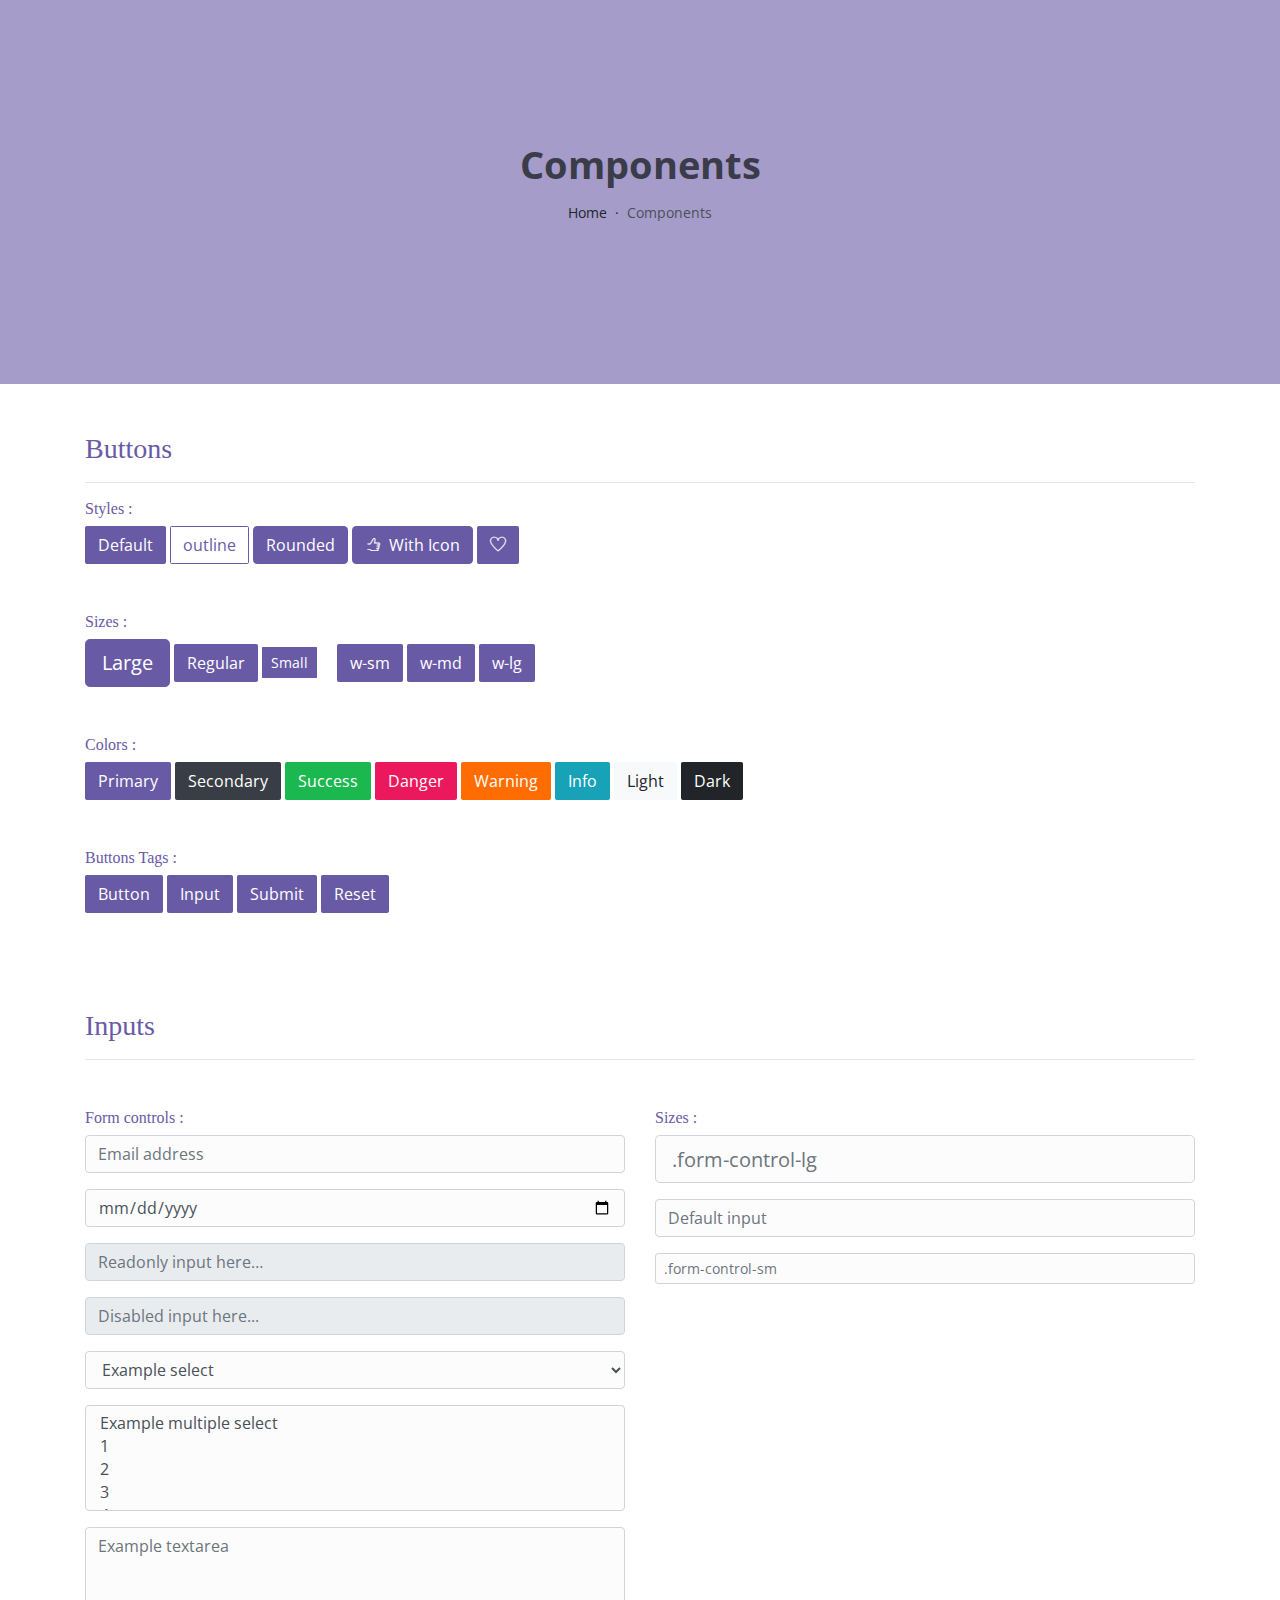
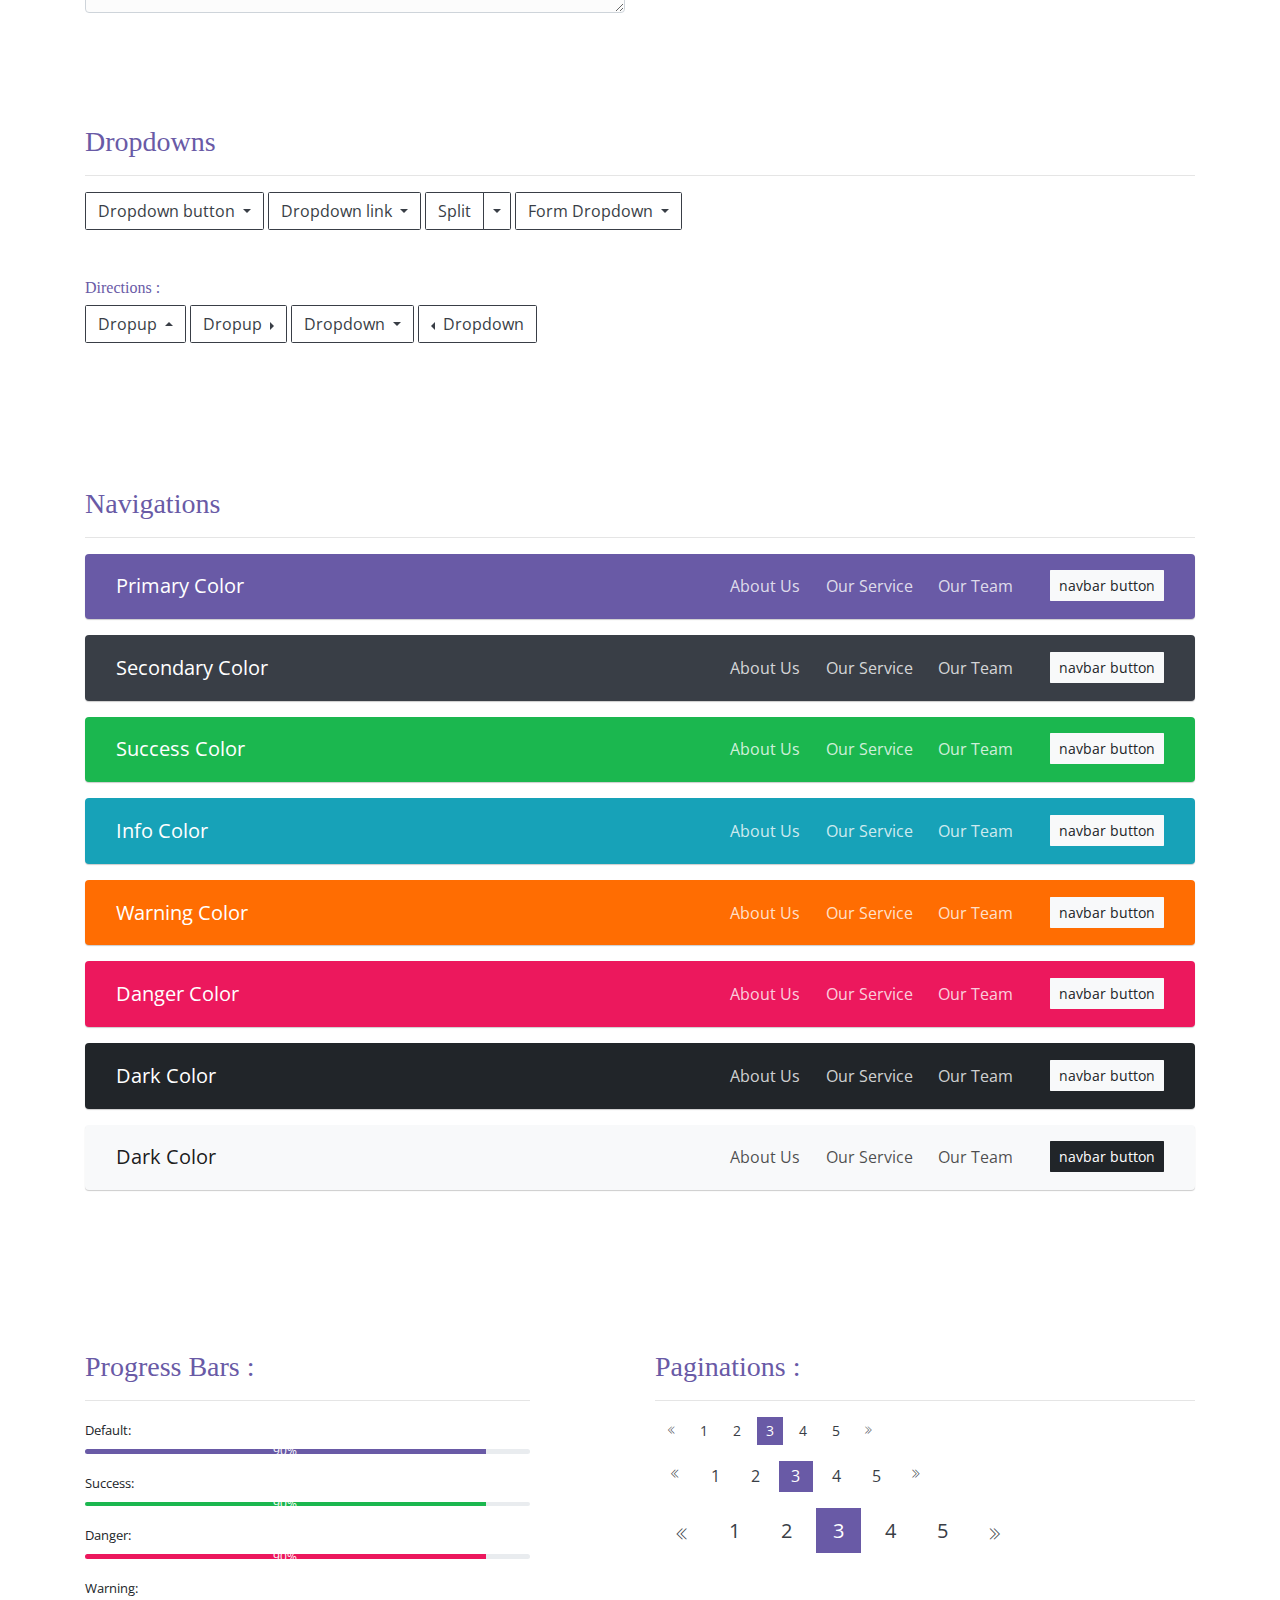
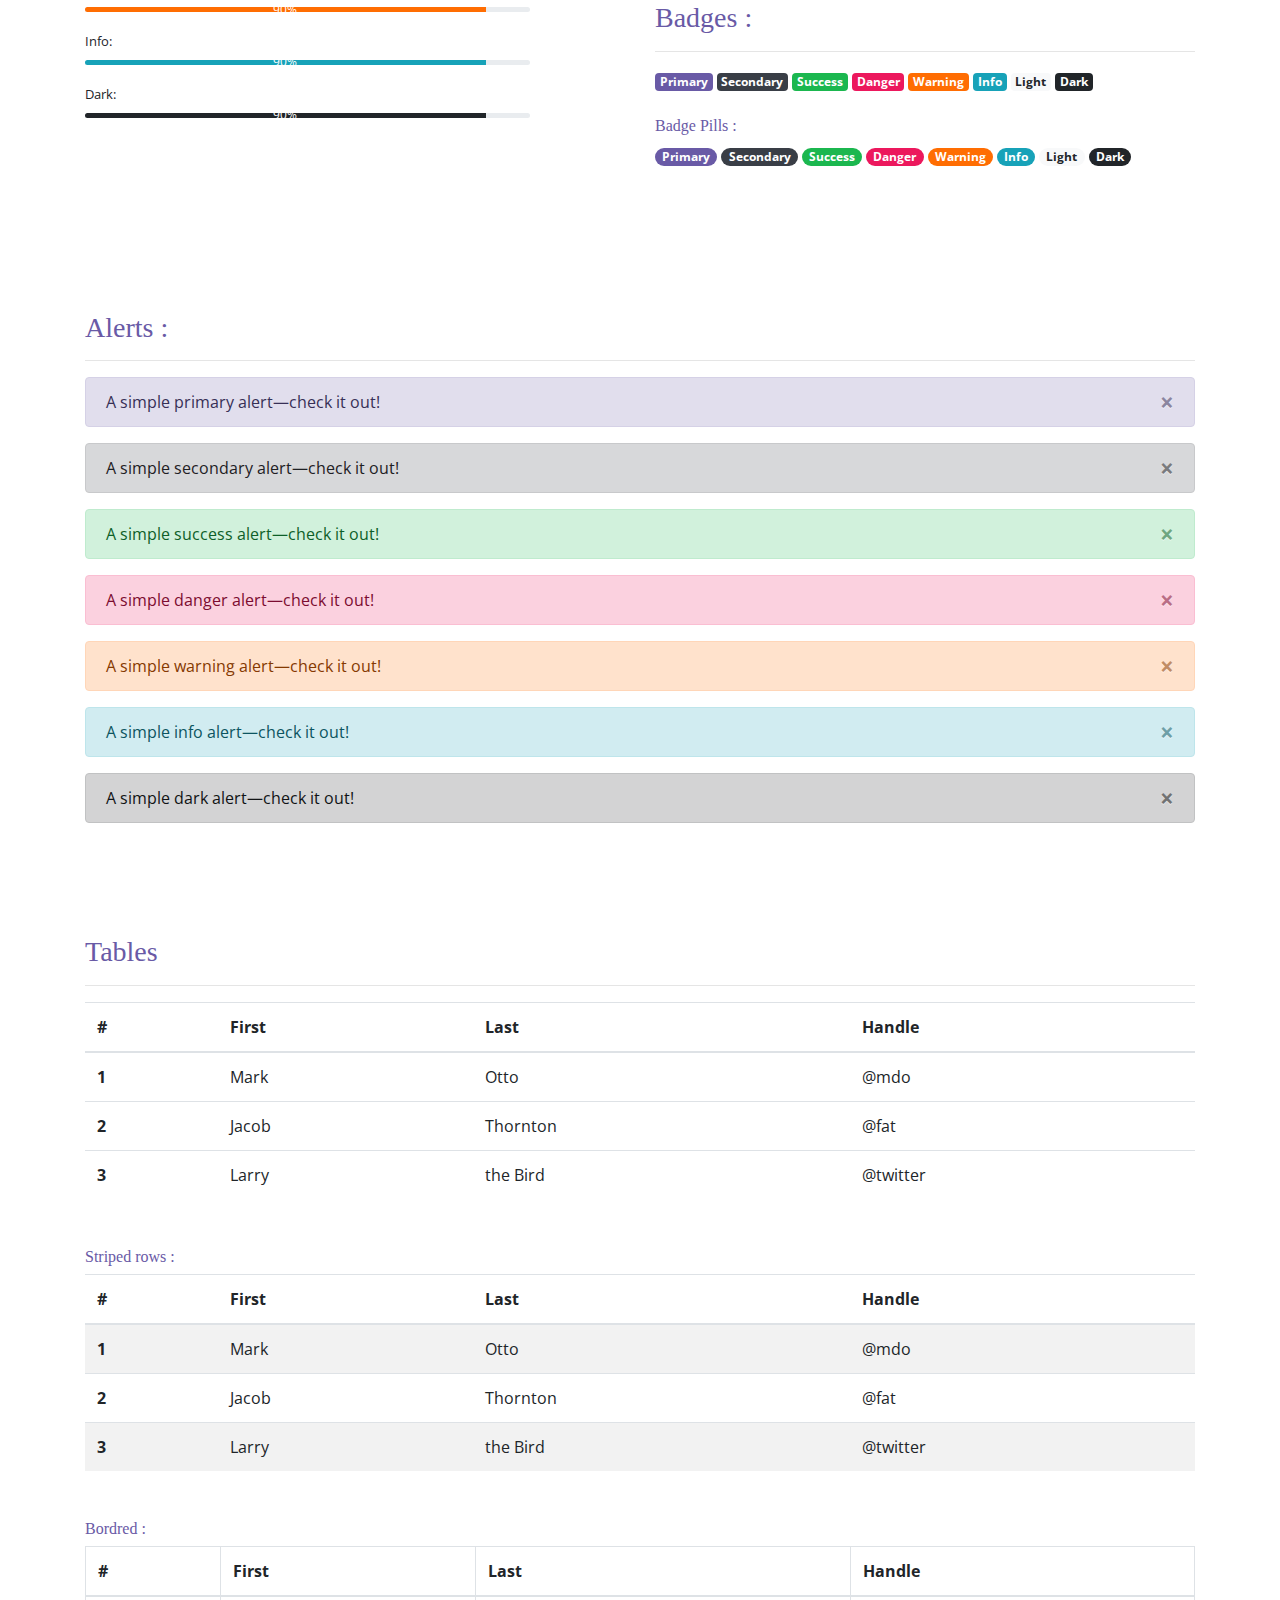
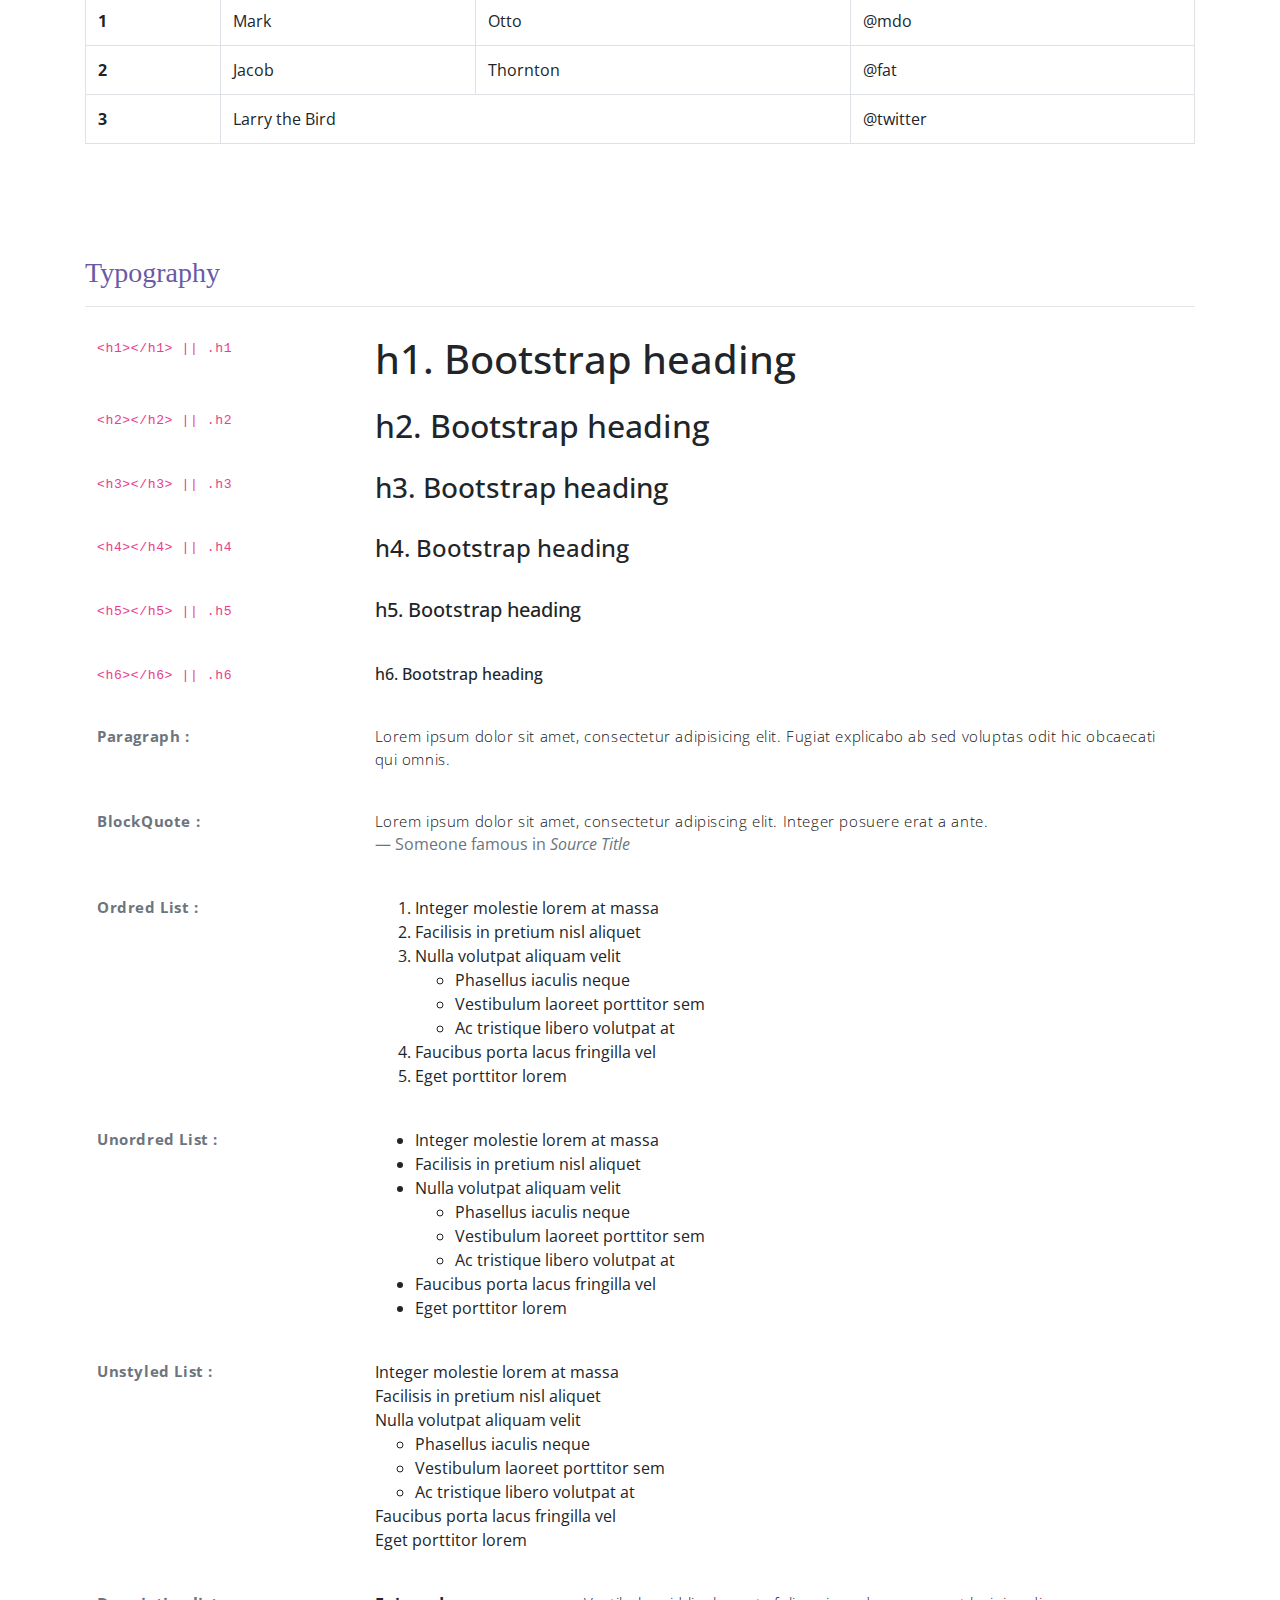
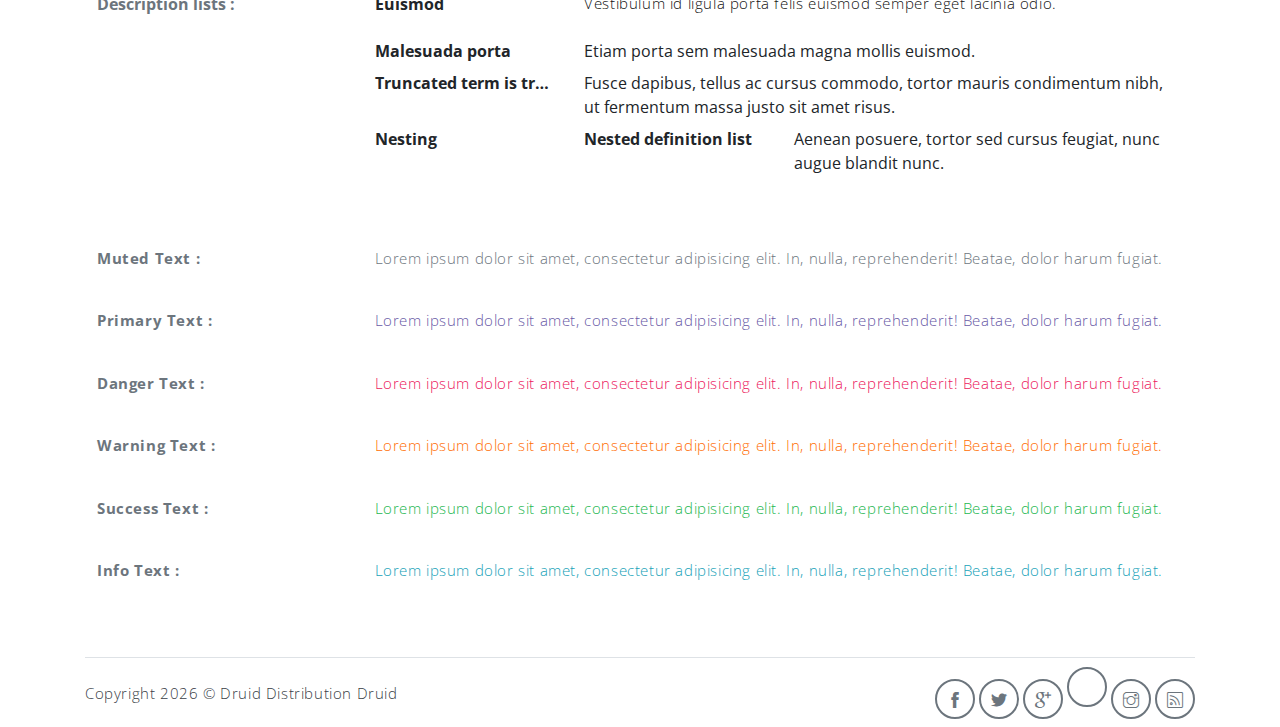
==== commit e66e12a3: "links updated" ====
--- a/components.html
+++ b/components.html
@@ -929,13 +929,13 @@
       <footer class="footer">
          <p class="mb-0">Copyright
             <script>document.write(new Date().getFullYear())</script> &copy; <a
-               href="http://www.devcrud.com">DevCRUD</a> Distribution <a href="https://themewagon.com">ThemeWagon</a>
+               href="link">Druid</a> Distribution <a href="">Druid</a>
          </p>
          <div class="social-links text-right m-auto ml-sm-auto">
             <a href="javascript:void(0)" class="link"><i class="ti-facebook"></i></a>
             <a href="javascript:void(0)" class="link"><i class="ti-twitter-alt"></i></a>
             <a href="javascript:void(0)" class="link"><i class="ti-google"></i></a>
-            <a href="javascript:void(0)" class="link"><i class="ti-pinterest-alt"></i></a>
+            <a href="javascript:void(0)" class="link"><i class="ti-medium"></i></a>
             <a href="javascript:void(0)" class="link"><i class="ti-instagram"></i></a>
             <a href="javascript:void(0)" class="link"><i class="ti-rss"></i></a>
          </div>
--- a/assets/css/Druid.css
+++ b/assets/css/Druid.css
@@ -1,16 +1,13 @@
 @charset "UTF-8";
 /*!
 =========================================================
-* Meyawo Landing page
+* Druid Landing page
 =========================================================
 
-* Copyright: 2019 DevCRUD (https://devcrud.com)
-* Licensed: (https://devcrud.com/licenses)
-* Coded by www.devcrud.com
 
 =========================================================
 
-* The above copyright notice and this permission notice shall be included in all copies or substantial portions of the Software.
+
 */
 @import url("https://fonts.googleapis.com/css?family=Baloo+Paaji|Open+Sans:300,300i,400,400i,600,600i,700,700i");
 :root {
